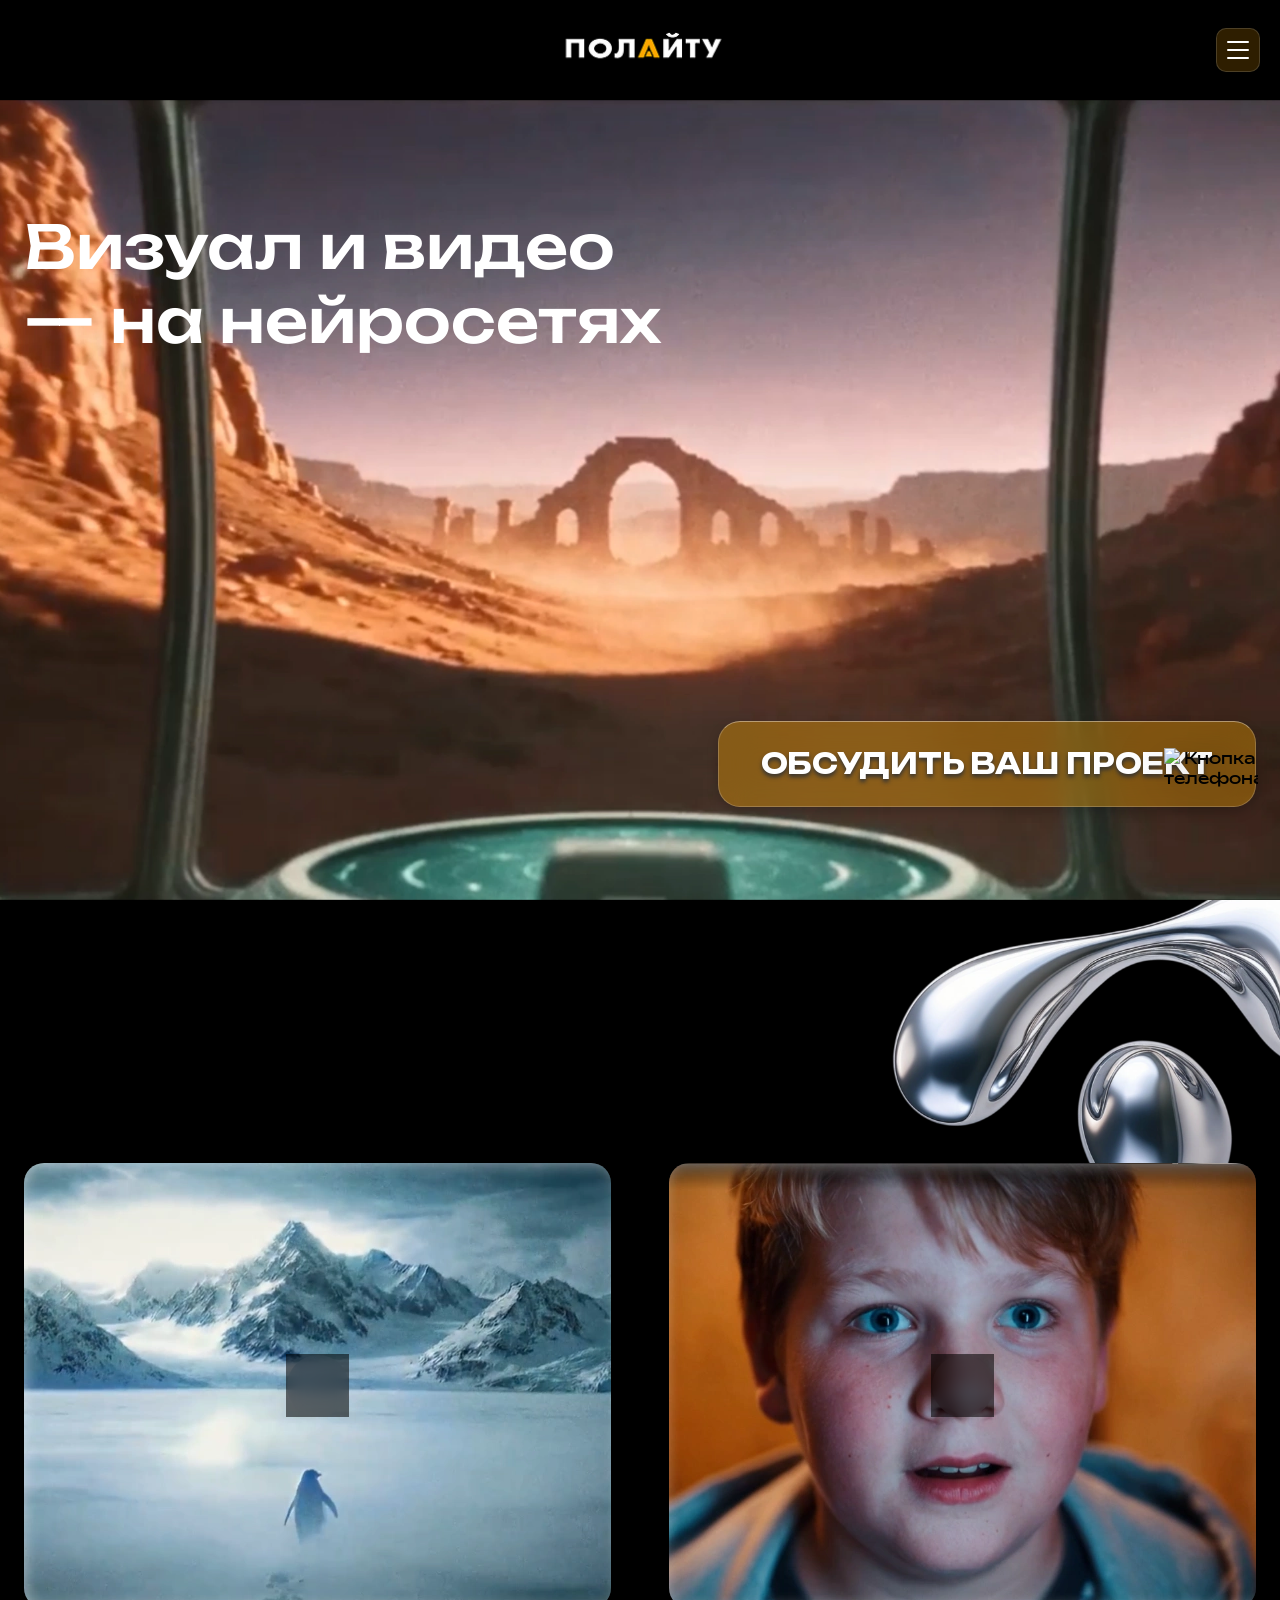
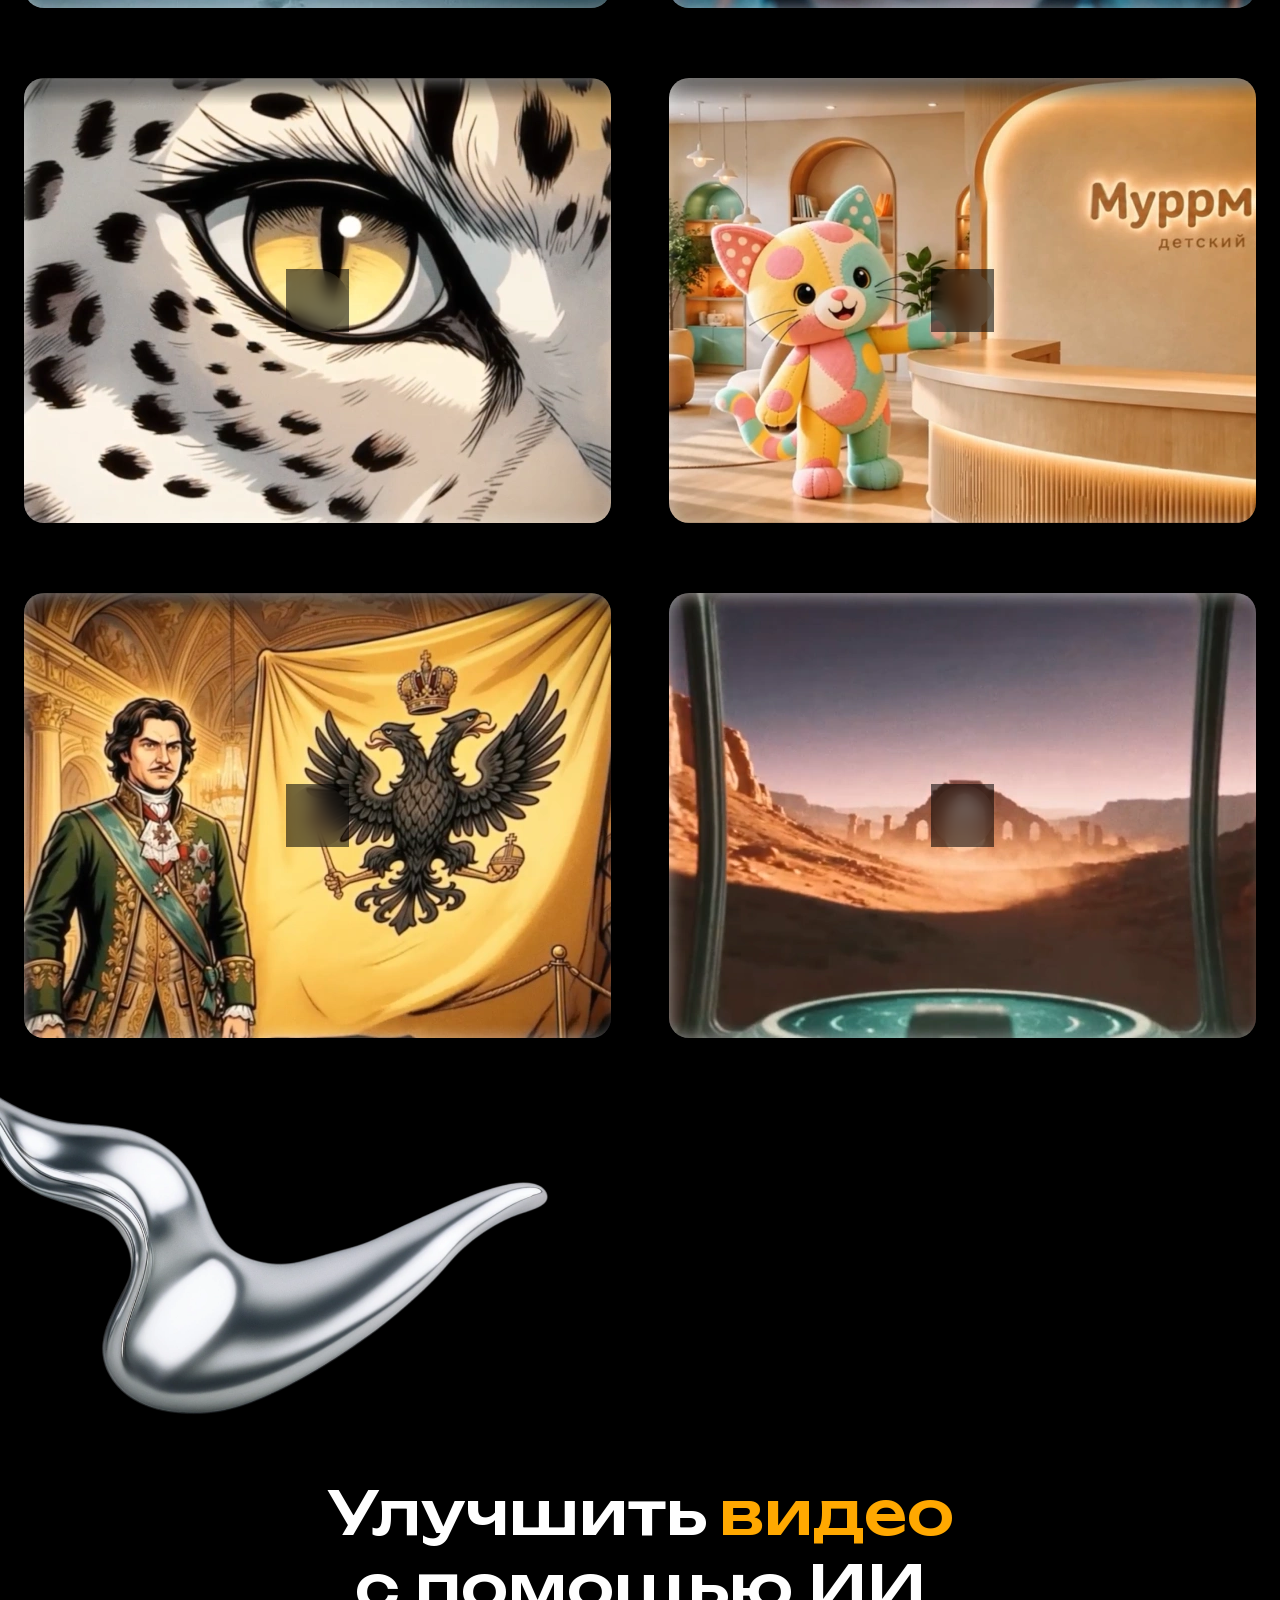
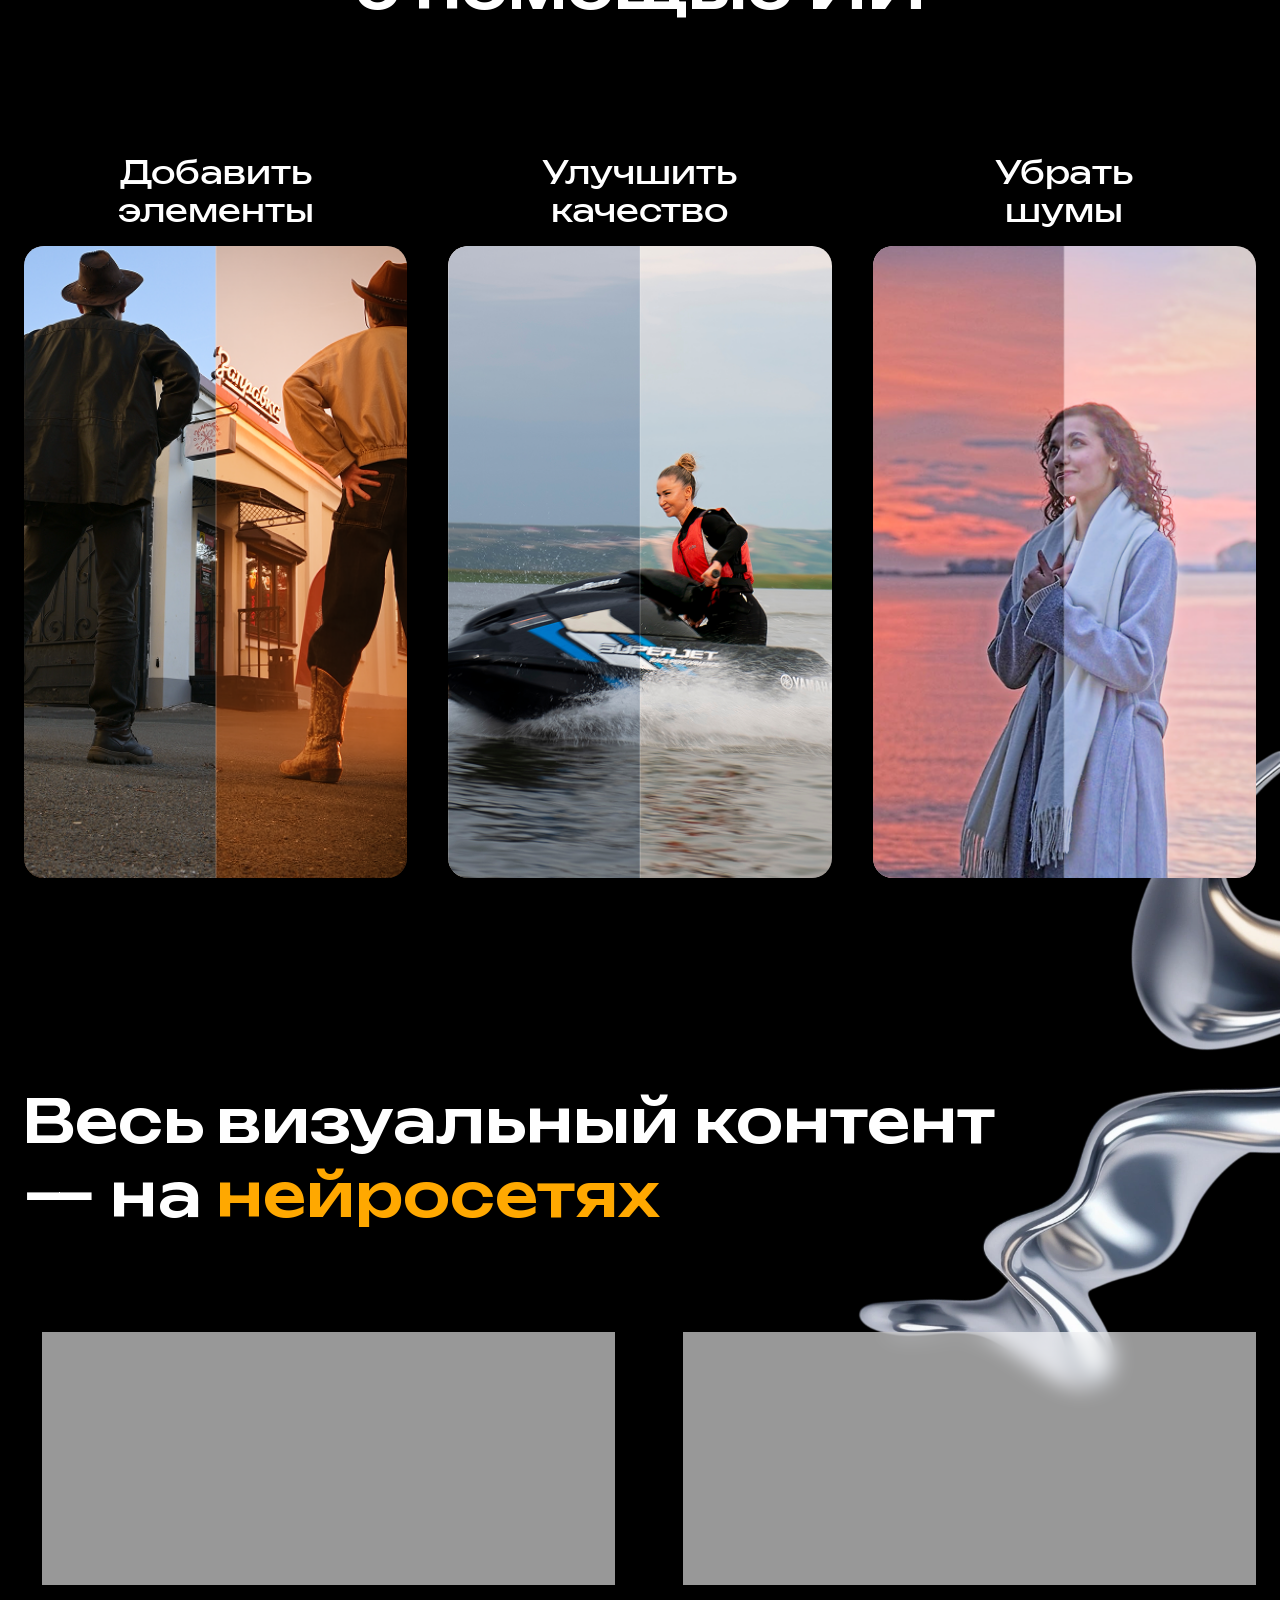
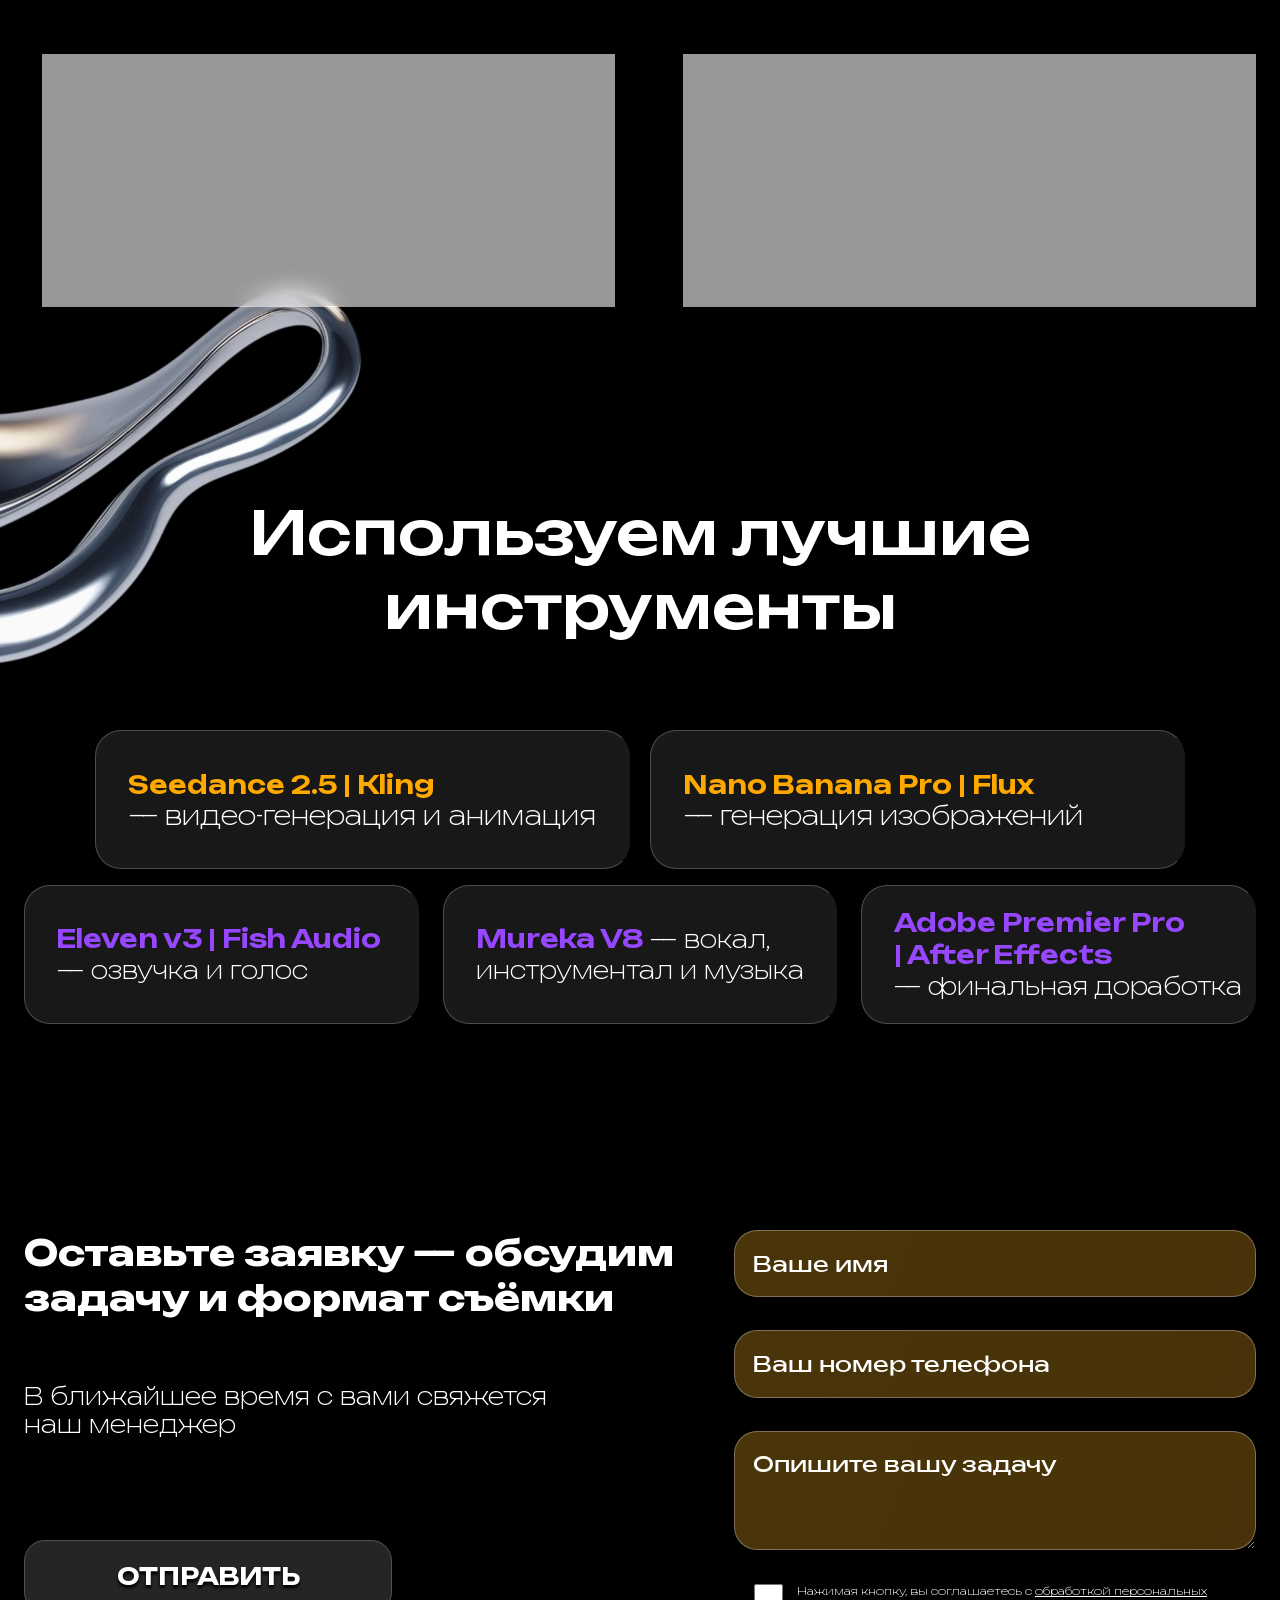
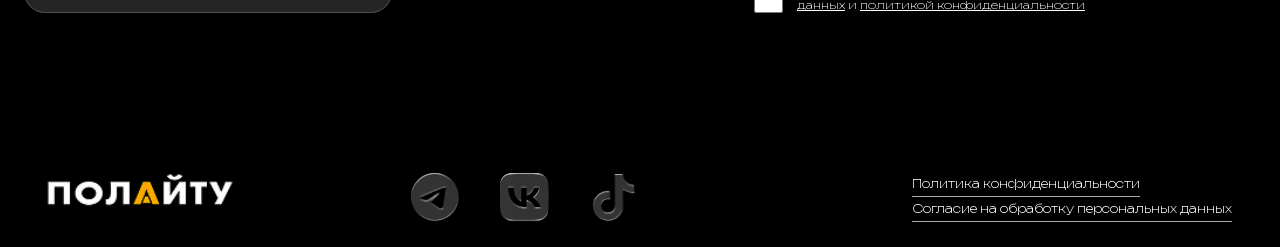
==== ai.html @ 695b0ba0 "Restore original audio tracks in all six AI case videos" ====
﻿<!DOCTYPE html>
<html lang="ru">

<head>
  <link rel="icon" href="./assets/project-form/logo.png" type="image/png" />
  <meta charset="UTF-8" />
  <link rel="preload" href="./assets/fonts/Bounded-Regular.woff2" as="font" type="font/woff2" crossorigin />
  <link rel="preconnect" href="https://cdn.полайту.com" />
  <meta name="viewport" content="width=device-width, initial-scale=1" />
  <title>Визуал и видео на нейросетях — Полайту</title>
  <meta name="description" content="AI-визуалы, видео, персонажи и адаптация форматов для брендов. Работы студии Полайту и обсуждение вашего проекта." />
  <link rel="stylesheet" href="./styles.css?v=20261125-review" />
  <link rel="stylesheet" href="./css/mobile.css" />
  <link rel="stylesheet" href="./css/project-request.css" />
  <link rel="stylesheet" href="./css/header-responsive.css?v=20261124-1" />
  <!-- Yandex.Metrika counter -->
  <script type="text/javascript">
    (function (m, e, t, r, i, k, a) {
      m[i] = m[i] || function () { (m[i].a = m[i].a || []).push(arguments); };
      m[i].l = 1 * new Date();
      for (var j = 0; j < document.scripts.length; j++) {
        if (document.scripts[j].src === r) {
          return;
        }
      }
      k = e.createElement(t);
      a = e.getElementsByTagName(t)[0];
      k.async = 1;
      k.src = r;
      a.parentNode.insertBefore(k, a);
    })(window, document, "script", "https://mc.yandex.ru/metrika/tag.js?id=109453183", "ym");

    ym(109453183, "init", {
      ssr: true,
      webvisor: true,
      clickmap: true,
      ecommerce: "dataLayer",
      referrer: document.referrer,
      url: location.href,
      accurateTrackBounce: true,
      trackLinks: true
    });
  </script>
  <!-- /Yandex.Metrika counter -->
  <link rel="stylesheet" href="./css/site-shell.css?v=20261125-contacts" />
  <link rel="stylesheet" href="./css/ai-fonts.css?v=20261125-review" />
  <link rel="stylesheet" href="./css/ai.css?v=20261126-fullscreen" />
  <link rel="stylesheet" href="./css/site-motion.css?v=20261125-inline" />
  <link rel="stylesheet" href="./css/figma-decor.css?v=20261124-2" />
  <link rel="stylesheet" href="./css/viewport-fix.css?v=20261125-inline" />
</head>

<body class="figma-shell ai-page">
  <noscript>
    <div><img decoding="async" src="https://mc.yandex.ru/watch/109453183" style="position:absolute; left:-9999px;" alt="" /></div>
  </noscript>
  <div class="page">
    <header class="site-header">
      <a class="logo" href="index.html" aria-label="Полайту">
        <img decoding="async" src="./assets/brand/logo-polaitu.png" alt="Полайту" />
      </a>

      <nav class="main-nav" aria-label="Главная навигация">
        <div class="nav-improve-wrapper">
          <a class="main-nav__link nav-improve" href="#" id="improveMenuBtn" data-current-section="services">Улучшить бизнес</a>

          <div class="improve-dropdown" id="improveDropdown">
            <a href="video.html" class="improve-dropdown__item">Видео</a>
            <a href="smm.html" class="improve-dropdown__item">Смм</a>
            <a href="design.html" class="improve-dropdown__item">Дизайн</a>
            <a href="ai.html" class="improve-dropdown__item" aria-current="page">Нейросети</a>
          </div>
        </div>
        <a class="main-nav__link nav-home" href="index.html">Главная</a>
        <a class="main-nav__link nav-about" href="company.html">О компании</a>
        <div class="nav-contacts-wrapper">
          <a class="main-nav__link nav-contacts" href="#" id="contactsMenuBtn">Контакты</a>
          <div class="contacts-dropdown" id="contactsDropdown">
            <a href="tel:+78432335007" class="contacts-dropdown__phone">+7 (843) 233-50-07</a>
            <div class="contacts-dropdown__socials">
              <a href="https://t.me/polightyProd" class="contacts-dropdown__social-link"><img decoding="async"
                  class="contacts-dropdown__social-icon" src="./assets/brand/footer-tg.png" alt="Telegram" /></a>
              <a href="https://vk.com/po_lighty" class="contacts-dropdown__social-link"><img decoding="async"
                  class="contacts-dropdown__social-icon" src="./assets/brand/footer-vk.png" alt="ВКонтакте" /></a>
              <a href="https://www.tiktok.com/@polighty.prod?_r=1&_t=ZN-937P9gdpW11"
                class="contacts-dropdown__social-link"><img decoding="async" class="contacts-dropdown__social-icon"
                  src="./assets/brand/footer-tiktok.png" alt="TikTok" /></a>
            </div>
          </div>
        </div>
      </nav>

      <div class="header-project-panel">
        <button class="project-btn" type="button" data-popup-target="calcPopup">
          <span class="project-btn__label">РАССЧИТАТЬ ПРОЕКТ</span>
        </button>
        <div class="header-audit-tab" role="note" aria-label="Бесплатный аудит за 5 минут">
          <button class="header-audit-tab__close" type="button" aria-label="Закрыть подсказку">
            <svg class="header-audit-tab__timer" viewBox="0 0 36 36" aria-hidden="true">
              <circle class="header-audit-tab__timer-track" cx="18" cy="18" r="14"></circle>
              <circle class="header-audit-tab__timer-circle" cx="18" cy="18" r="14"></circle>
            </svg>
            <span class="header-audit-tab__close-icon"></span>
          </button>
          <span class="header-audit-tab__line">БЕСПЛАТНЫЙ</span>
          <span class="header-audit-tab__line">АУДИТ ЗА 5 МИНУТ</span>
        </div>
      </div>

      <button class="icon-btn" type="button" aria-label="SVG кнопка">
        <img decoding="async" class="icon-btn__icon" src="https://cdn.полайту.com/videos/header/button.svg" alt="" />
      </button>
          <!-- Бургер Меню (Mobile) -->
      <button class="burger-btn" type="button" id="burgerBtn" aria-label="Открыть меню">
        <span class="burger-btn__line"></span>
        <span class="burger-btn__line"></span>
        <span class="burger-btn__line"></span>
      </button>
    </header>

    <nav class="mobile-nav" id="mobileNav" aria-label="Мобильное меню">
      <button class="mobile-nav__close" id="mobileNavClose" aria-label="Закрыть меню">&times;</button>
      <div class="mobile-nav__menu">
        <a class="mobile-nav__link" href="./index.html">Главная</a>
        <a class="mobile-nav__link" href="./company.html">О компании</a>
        <div class="mobile-nav__group">
          <span class="mobile-nav__group-title" data-current-section="services">Улучшить бизнес</span>
          <a class="mobile-nav__sub-link" href="./video.html">Видео</a>
          <a class="mobile-nav__sub-link" href="./smm.html">SMM</a>
          <a class="mobile-nav__sub-link" href="./design.html">Дизайн</a>
          <a class="mobile-nav__sub-link" href="./ai.html" aria-current="page">Нейросети</a>
        </div>
        <div class="mobile-nav__group">
          <span class="mobile-nav__group-title">Контакты</span>
          <a class="mobile-nav__sub-link" href="tel:+78432335007">+7 (843) 233-50-07</a>
          <div class="mobile-nav__socials">
            <a class="mobile-nav__social" href="https://t.me/polightyProd"><img loading="lazy" decoding="async" src="./assets/brand/footer-tg.png" alt="TG" /></a>
            <a class="mobile-nav__social" href="https://vk.com/po_lighty"><img loading="lazy" decoding="async" src="./assets/brand/footer-vk.png" alt="VK" /></a>
            <a class="mobile-nav__social" href="https://www.tiktok.com/@polighty.prod"><img loading="lazy" decoding="async" src="./assets/brand/footer-tiktok.png" alt="TikTok" /></a>
          </div>
        </div>
        <button class="mobile-nav__cta" type="button" id="mobileNavCta">РАССЧИТАТЬ ПРОЕКТ</button>
        <button class="mobile-nav__cta mobile-nav__cta--audit" type="button" id="mobileNavAuditCta">БЕСПЛАТНЫЙ<br>АУДИТ ЗА 5 МИНУТ</button>
      </div>
    </nav>

    <main class="ai-main">
      <section class="ai-hero" aria-labelledby="aiTitle">
        <img decoding="async" class="ai-hero__image" src="./assets/decor/ai-hero.webp" alt="" fetchpriority="high" />
        <video class="ai-hero__video" data-ai-hero-video autoplay muted loop playsinline preload="auto" poster="./assets/decor/ai-hero.webp" aria-hidden="true" disablepictureinpicture>
          <source src="./assets/ai/videos/showreel.mp4" type="video/mp4" />
        </video>
        <h1 class="ai-hero__title" id="aiTitle">Визуал и видео<br>— на нейросетях</h1>
        <button class="ai-hero__cta" type="button" data-popup-target="calcPopup">ОБСУДИТЬ ВАШ ПРОЕКТ</button>
      </section>
      <section class="ai-portfolio" id="aiWorks" aria-label="Наши работы с нейросетями">
        <img loading="lazy" decoding="async" class="ai-decor ai-portfolio__decor-top" src="./assets/decor/ai-portfolio.webp" alt="" aria-hidden="true" data-figma-node="2001:259" />
        <div class="ai-container ai-gallery">
          <div class="ai-project" data-ai-title="Видео-обложка для онлайн-магазина" data-video-source="./assets/ai/videos/penguin.mp4">
            <img class="ai-project__image" src="./assets/ai/penguin.webp" alt="Видео-обложка для онлайн-магазина" width="600" height="450" loading="lazy" decoding="async" />
            <span class="ai-project__play" aria-hidden="true"><svg viewBox="0 0 24 24" width="24" height="24" fill="currentColor"><path d="M8 5v14l11-7z"/></svg></span>
          </div>
          <div class="ai-project" data-ai-title="Тизер-анонс стримов «Papa Paver»" data-video-source="./assets/ai/videos/papa-paver.mp4">
            <img class="ai-project__image" src="./assets/ai/papa-paver.webp" alt="Тизер-анонс стримов «Papa Paver»" width="600" height="450" loading="lazy" decoding="async" />
            <span class="ai-project__play" aria-hidden="true"><svg viewBox="0 0 24 24" width="24" height="24" fill="currentColor"><path d="M8 5v14l11-7z"/></svg></span>
          </div>
          <div class="ai-project" data-ai-title="Легенда о Крылатом Барсе «Миссия — Единство»" data-video-source="./assets/ai/videos/winged-leopard.mp4">
            <img class="ai-project__image" src="./assets/ai/winged-leopard.webp" alt="Легенда о Крылатом Барсе «Миссия — Единство»" width="600" height="450" loading="lazy" decoding="async" />
            <span class="ai-project__play" aria-hidden="true"><svg viewBox="0 0 24 24" width="24" height="24" fill="currentColor"><path d="M8 5v14l11-7z"/></svg></span>
          </div>
          <div class="ai-project" data-ai-title="Видео-экскурсия по центру «Муррмелад»" data-video-source="./assets/ai/videos/murrmelad.mp4">
            <img class="ai-project__image" src="./assets/ai/murrmelad.webp" alt="Видео-экскурсия по центру «Муррмелад»" width="600" height="450" loading="lazy" decoding="async" />
            <span class="ai-project__play" aria-hidden="true"><svg viewBox="0 0 24 24" width="24" height="24" fill="currentColor"><path d="M8 5v14l11-7z"/></svg></span>
          </div>
          <div class="ai-project" data-ai-title="Легенда о Двуглавом Орле «Миссия — Единство»" data-video-source="./assets/ai/videos/double-headed-eagle.mp4">
            <img class="ai-project__image" src="./assets/ai/double-headed-eagle.webp" alt="Легенда о Двуглавом Орле «Миссия — Единство»" width="600" height="450" loading="lazy" decoding="async" />
            <span class="ai-project__play" aria-hidden="true"><svg viewBox="0 0 24 24" width="24" height="24" fill="currentColor"><path d="M8 5v14l11-7z"/></svg></span>
          </div>
          <div class="ai-project" data-ai-title="Тизер к интерактивному спектаклю «Миссия — Единство»" data-video-source="./assets/ai/videos/mission.mp4">
            <img class="ai-project__image" src="./assets/ai/mission.webp" alt="Тизер к интерактивному спектаклю «Миссия — Единство»" width="600" height="450" loading="lazy" decoding="async" />
            <span class="ai-project__play" aria-hidden="true"><svg viewBox="0 0 24 24" width="24" height="24" fill="currentColor"><path d="M8 5v14l11-7z"/></svg></span>
          </div>
        </div>
        <img decoding="async" class="ai-decor ai-portfolio__decor-bottom" src="./assets/decor/ai-after-gallery.webp" alt="" aria-hidden="true" loading="lazy" data-figma-node="2001:257" />
      </section>
      <section class="ai-enhance ai-container" aria-labelledby="aiEnhanceTitle">
        <h2 class="ai-title ai-title--center" id="aiEnhanceTitle">Улучшить <span>видео</span><br>с помощью ИИ</h2>
        <div class="ai-comparisons">
          <figure class="ai-comparison">
            <h3 class="ai-comparison__title">Добавить<br>элементы</h3>
            <div class="ai-before-after" data-before-after>
              <img class="ai-before-after__image" src="./assets/ai/comparisons/cowboys-after.png" alt="Кадр с добавленными элементами и новой атмосферой" width="365" height="650" loading="lazy" decoding="async" />
              <div class="ai-before-after__before"><img class="ai-before-after__image" src="./assets/ai/comparisons/cowboys-before.png" alt="Исходный кадр до обработки" width="365" height="650" loading="lazy" decoding="async" /></div>
              
              
              <span class="ai-before-after__handle" aria-hidden="true"></span>
              <input class="ai-before-after__range" type="range" min="0" max="100" value="50" aria-label="Сравнить кадр до и после добавления элементов" />
            </div>
          </figure>
          <figure class="ai-comparison">
            <h3 class="ai-comparison__title">Улучшить<br>качество</h3>
            <div class="ai-before-after" data-before-after>
              <img class="ai-before-after__image" src="./assets/ai/comparisons/jetski-after.png" alt="Гидроцикл после улучшения качества" width="394" height="650" loading="lazy" decoding="async" />
              <div class="ai-before-after__before"><img class="ai-before-after__image" src="./assets/ai/comparisons/jetski-before.png" alt="Исходный кадр с гидроциклом" width="394" height="650" loading="lazy" decoding="async" /></div>
              
              
              <span class="ai-before-after__handle" aria-hidden="true"></span>
              <input class="ai-before-after__range" type="range" min="0" max="100" value="50" aria-label="Сравнить качество кадра с гидроциклом до и после обработки" />
            </div>
          </figure>
          <figure class="ai-comparison">
            <h3 class="ai-comparison__title">Убрать<br>шумы</h3>
            <div class="ai-before-after" data-before-after>
              <img class="ai-before-after__image" src="./assets/ai/comparisons/portrait-before.png" alt="Исходный портрет до обработки" width="394" height="650" loading="lazy" decoding="async" />
              <div class="ai-before-after__before"><img class="ai-before-after__image" src="./assets/ai/comparisons/portrait-after.png" alt="Портрет после удаления шумов" width="394" height="650" loading="lazy" decoding="async" /></div>
              
              
              <span class="ai-before-after__handle" aria-hidden="true"></span>
              <input class="ai-before-after__range" type="range" min="0" max="100" value="50" aria-label="Сравнить кадр до и после удаления шумов" />
            </div>
          </figure>
        </div>
      </section>
      <section class="ai-services ai-container" aria-labelledby="aiServicesTitle">
        <img decoding="async" class="ai-decor ai-services__decor" src="./assets/decor/ai-services.webp" alt="" aria-hidden="true" loading="lazy" data-figma-node="2001:255" />
        <h2 class="ai-title" id="aiServicesTitle">Весь визуальный контент<br>— на <span>нейросетях</span></h2>
        <div class="ai-service-grid">
          <article class="ai-service"><div class="ai-service__head"><img decoding="async" class="ai-service__icon" src="./assets/ai/service-visual.webp" alt="" width="76" height="76" loading="lazy" /><h3 class="ai-service__title">AI-визуалы и видео</h3></div><p class="ai-service__text">Фото, ролики и анимация под<br>любые задачи бренда.<br>От рекламы до презентаций</p></article>
          <article class="ai-service"><div class="ai-service__head"><img decoding="async" class="ai-service__icon" src="./assets/ai/service-pitch.webp" alt="" width="76" height="76" loading="lazy" /><h3 class="ai-service__title">Визуализация для тендеров и питчей</h3></div><p class="ai-service__text">Наглядные визуалы проекта, помещения или продукта - чтобы выиграть тендер до начала работ</p></article>
          <article class="ai-service"><div class="ai-service__head"><img decoding="async" class="ai-service__icon" src="./assets/ai/service-avatar.webp" alt="" width="76" height="76" loading="lazy" /><h3 class="ai-service__title">Персонажи и аватары</h3></div><p class="ai-service__text">Узнаваемый визуальный образ бренда для любых носителей</p></article>
          <article class="ai-service"><div class="ai-service__head"><img decoding="async" class="ai-service__icon" src="./assets/ai/service-format.webp" alt="" width="76" height="76" loading="lazy" /><h3 class="ai-service__title">Адаптация форматов</h3></div><p class="ai-service__text">Готовые размеры под ленту,<br>истории, обложки и рекламу</p></article>
        </div>
      </section>
      <section class="ai-tools ai-container" aria-labelledby="aiToolsTitle">
        <img decoding="async" class="ai-decor ai-tools__decor" src="./assets/decor/ai-tools.webp" alt="" aria-hidden="true" loading="lazy" data-figma-node="2001:256" />
        <h2 class="ai-title ai-title--center" id="aiToolsTitle">Используем лучшие<br>инструменты</h2>
        <div class="ai-tools__row ai-tools__row--two">
          <article class="ai-tool"><p><strong>Seedance 2.5 | Kling</strong><br>— видео-генерация и анимация</p></article>
          <article class="ai-tool"><p><strong>Nano Banana Pro | Flux</strong><br>— генерация изображений</p></article>
        </div>
        <div class="ai-tools__row ai-tools__row--three">
          <article class="ai-tool ai-tool--purple"><p><strong>Eleven v3 | Fish Audio</strong><br>— озвучка и голос</p></article>
          <article class="ai-tool ai-tool--purple"><p><strong>Mureka V8</strong> — вокал,<br>инструментал и музыка</p></article>
          <article class="ai-tool ai-tool--purple"><p><strong>Adobe Premier Pro<br>| After Effects</strong><br>— финальная доработка</p></article>
        </div>
      </section>
      <section class="ai-contact ai-container" aria-labelledby="aiContactTitle">
        <div class="ai-contact__copy"><h2 class="ai-contact__title" id="aiContactTitle">Оставьте заявку — обсудим<br>задачу и формат съёмки</h2><p class="ai-contact__text">В ближайшее время с вами свяжется наш менеджер</p></div>
        <form class="ai-contact__form" id="aiContactForm" action="https://formspree.io/f/xvznblrl" method="POST">
          <input type="hidden" name="form_type" value="ai_contact_section" />
          <input class="ai-contact__input" type="text" name="name" placeholder="Ваше имя" aria-label="Ваше имя" autocomplete="name" required />
          <input class="ai-contact__input" type="tel" name="phone" placeholder="Ваш номер телефона" aria-label="Ваш номер телефона" autocomplete="tel" required />
          <textarea class="ai-contact__message" name="message" placeholder="Опишите вашу задачу" aria-label="Опишите вашу задачу"></textarea>
          <label class="ai-contact__consent"><input type="checkbox" name="privacy_consent" value="accepted" required /><span>Нажимая кнопку, вы соглашаетесь с <a href="#personalDataPopup" data-popup-target="personalDataPopup">обработкой персональных данных</a> и <a href="#privacyPolicyPopup" data-popup-target="privacyPolicyPopup">политикой конфиденциальности</a></span></label>
          <p class="form-status ai-contact__status" data-form-status aria-live="polite"></p>
        </form>
        <button class="ai-contact__button" type="submit" form="aiContactForm"><span>ОТПРАВИТЬ</span></button>
      </section>
    </main>
    <footer class="site-footer">
      <a href="index.html" class="site-footer__logo-link">
        <img loading="lazy" decoding="async" class="site-footer__logo" src="./assets/brand/logo-polaitu.png" alt="Полайту" />
      </a>

      <div class="site-footer__socials">
        <a href="https://t.me/polightyProd" class="site-footer__social-link">
          <img loading="lazy" decoding="async" class="site-footer__social-icon" src="./assets/brand/footer-tg.png" alt="Telegram" />
        </a>
        <a href="https://vk.com/po_lighty" class="site-footer__social-link">
          <img loading="lazy" decoding="async" class="site-footer__social-icon" src="./assets/brand/footer-vk.png" alt="ВКонтакте" />
        </a>
        <a href="https://www.tiktok.com/@polighty.prod?_r=1&_t=ZN-937P9gdpW11" class="site-footer__social-link">
          <img loading="lazy" decoding="async" class="site-footer__social-icon" src="./assets/brand/footer-tiktok.png" alt="TikTok" />
        </a>
      </div>

      <div class="site-footer__links">
        <a href="#privacyPolicyPopup" class="site-footer__link" data-popup-target="privacyPolicyPopup">Политика
          конфиденциальности</a>
        <a href="#personalDataPopup" class="site-footer__link" data-popup-target="personalDataPopup">Согласие на
          обработку персональных данных</a>
      </div>
    </footer>
  </div>

  <!-- CALC POPUP -->
  <div class="project-request" id="calcPopup" data-project-request hidden>
    <div class="project-request__backdrop" data-request-close></div>
    <div class="project-request__panel" role="dialog" aria-modal="true" aria-labelledby="projectRequestTitle" tabindex="-1">
      <img loading="lazy" decoding="async" class="project-request__logo" src="./assets/project-form/logo.png" alt="Полайту" width="68" height="68" />
      <button class="project-request__close" type="button" data-request-close aria-label="Закрыть форму"></button>
      <div data-request-entry>
        <h2 class="project-request__title" id="projectRequestTitle">Рассчитать проект</h2>
        <p class="project-request__intro">Оставьте заявку, и мы бесплатно подготовим рубрики и форматы под ваш бизнес</p>
        <p class="project-request__note">*Они останутся у вас, даже если снимать будете не с нами</p>
        <ol class="project-request__steps" aria-label="Как мы работаем">
          <li class="project-request__step project-request__step--current"><span class="project-request__step-dot">1</span>Заявка</li>
          <li class="project-request__step"><span class="project-request__step-dot">2</span>Звонок на<br>30 минут</li>
          <li class="project-request__step"><span class="project-request__step-dot">3</span>Расчёт<br>и рубрики</li>
        </ol>
        <form class="project-request__form" data-project-form action="https://formspree.io/f/xvznblrl" method="POST" novalidate>
          <input type="hidden" name="form_type" value="ai_calc_popup" />
          <div class="project-request__fields">
            <input class="project-request__field" type="text" name="name" placeholder="Ваше имя" aria-label="Ваше имя" autocomplete="name" maxlength="150" required />
            <input class="project-request__field" type="tel" name="phone" placeholder="Ваш номер телефона" aria-label="Ваш номер телефона" autocomplete="tel" inputmode="tel" maxlength="18" required />
            <input class="project-request__field" type="text" name="website" placeholder="Ссылка на ваш сайт или соц.сети" aria-label="Ссылка на ваш сайт или соц.сети" autocomplete="url" maxlength="1000" />
            <input class="project-request__field" type="text" name="message" placeholder="Опишите вашу задачу" aria-label="Опишите вашу задачу" maxlength="5000" />
          </div>
          <button class="project-request__submit" type="submit">ОТПРАВИТЬ ЗАЯВКУ</button>
          <label class="project-request__consent">
            <input class="project-request__checkbox" type="checkbox" name="privacy_consent" value="accepted" required aria-label="Согласие на обработку персональных данных и с политикой конфиденциальности" />
            <span class="project-request__consent-text">Нажимая кнопку, вы соглашаетесь с <a href="#personalDataPopup" data-popup-target="personalDataPopup">обработкой персональных данных</a> и <a href="#privacyPolicyPopup" data-popup-target="privacyPolicyPopup">политикой конфиденциальности</a></span>
          </label>
          <p class="project-request__status" data-request-status role="status" aria-live="polite"></p>
        </form>
      </div>
      <div class="project-request__success" data-request-success hidden>
        <div class="project-request__success-icon" aria-hidden="true"><span class="project-request__tick"></span></div>
        <h2 class="project-request__success-title" id="projectRequestSuccessTitle" tabindex="-1">Спасибо, заявка у нас</h2>
        <p class="project-request__success-copy">Скоро позвоним, чтобы договориться о времени разговора</p>
        <ol class="project-request__steps" aria-label="Как мы работаем">
          <li class="project-request__step project-request__step--done"><span class="project-request__step-dot"><span class="project-request__tick" aria-hidden="true"></span><span class="visually-hidden">Готово</span></span>Заявка</li>
          <li class="project-request__step project-request__step--current"><span class="project-request__step-dot">2</span>Звонок на<br>30 минут</li>
          <li class="project-request__step"><span class="project-request__step-dot">3</span>Расчёт<br>и рубрики</li>
        </ol>
        <a class="project-request__works" data-request-works href="#aiWorks">ПОСМОТРЕТЬ НАШИ РАБОТЫ</a>
      </div>
    </div>
  </div>

  <div class="legal-popup" id="privacyPolicyPopup">
    <div class="legal-popup__overlay"></div>
    <div class="legal-popup__content">
      <button class="legal-popup__close" aria-label="Закрыть">&times;</button>
      <div class="legal-popup__header">
        <span class="legal-popup__eyebrow">Документ</span>
        <h2 class="legal-popup__title">Политика конфиденциальности</h2>
      </div>
      <div class="legal-popup__body">
        <iframe class="legal-popup__frame" title="Политика конфиденциальности"
          data-deferred-src="https://cdn.полайту.com/documents/Политика-конфиденциальности-.pdf"></iframe>
      </div>
    </div>
  </div>

  <div class="legal-popup" id="personalDataPopup">
    <div class="legal-popup__overlay"></div>
    <div class="legal-popup__content">
      <button class="legal-popup__close" aria-label="Закрыть">&times;</button>
      <div class="legal-popup__header">
        <span class="legal-popup__eyebrow">Документ</span>
        <h2 class="legal-popup__title">Согласие на обработку персональных данных</h2>
      </div>
      <div class="legal-popup__body">
        <iframe class="legal-popup__frame" title="Согласие на обработку персональных данных"
          data-deferred-src="https://cdn.полайту.com/documents/obrabotka.pdf"></iframe>
      </div>
    </div>
  </div>
  <script src="./js/project-request.js?v=20261123-1"></script>
  <script src="./js/smm.js"></script>
  <script src="./js/floating-phone.js?v=20261125-review"></script>
  <script defer src="./js/ai-case-player.js?v=20261126-audio"></script>
  <script src="./js/ai.js?v=20261126-modals"></script>
  <script src="./js/site-motion.js?v=20261125-inline"></script>
  <script src="./js/site-common.js?v=20261125-contacts"></script>

  <dialog class="video-popup ai-case-popup" id="aiCaseDialog" aria-labelledby="aiCaseTitle">
    <div class="video-popup__content">
      <button class="video-popup__close" type="button" data-ai-case-close aria-label="Закрыть">&times;</button>
      <h2 class="video-popup__title" id="aiCaseTitle"></h2>
      <p class="video-popup__format" id="aiCaseFormat"></p>
      <div class="video-popup__player">
        <video class="popup-video" playsinline preload="none"></video>
        <button class="video-popup__play-btn" type="button" data-ai-case-play aria-label="Воспроизвести">
          <svg width="191" height="191" viewBox="0 0 191 191" fill="none" aria-hidden="true"><path d="M191 95.5L0 191V0L191 95.5Z" fill="#7B7B7B" /></svg>
        </button>
        <button class="video-popup__fullscreen-btn" type="button" data-ai-case-fullscreen aria-label="На весь экран">
          <svg width="37" height="37" viewBox="0 0 37 37" fill="none" aria-hidden="true"><path d="M31 31 L6 31 M6 31 L12 25 M6 31 L12 37 M31 31 L31 6 M31 6 L25 12 M31 6 L37 12" stroke="white" stroke-width="1.5" stroke-linecap="round" stroke-linejoin="round" /></svg>
        </button>
      </div>
      <div class="video-popup__description" id="aiCaseDescription"></div>
    </div>
  </dialog>

</body>
</html>
---- styles.css ----
@font-face {
  font-family: "Bounded";
  src: url("./assets/fonts/Bounded-Variable.woff2") format("woff2");
  font-style: normal;
  font-weight: 100 900;
  font-display: swap;
}

@font-face {
  font-family: "Bounded";
  src: url("./assets/fonts/Bounded-Regular.woff2") format("woff2");
  font-style: normal;
  font-weight: 400;
  font-display: swap;
}

* {
  box-sizing: border-box;
}

html,
body {
  margin: 0;
  padding: 0;
  overflow-x: hidden;
}

body {
  background: #000000;
  color: #ffffff;
  font-family: "Bounded", "Segoe UI", sans-serif;
}

button,
input,
textarea,
select {
  font: inherit;
}

.page {
  width: 100%;
  max-width: 1920px;
  min-height: 100vh;
  margin: 0 auto;
}

.site-header {
  position: fixed;
  top: 0;
  left: 50%;
  transform: translateX(-50%);
  width: 1920px;
  height: 100px;
  border-top: none;
  border-bottom: none;
  background: transparent;
  z-index: 1000;
  transition: background 0.4s ease;
}

.site-header--scrolled {
  background: #000000;
}

.site-header * {
  font-weight: 400;
  font-variation-settings: "wght" 400;
}

.logo {
  position: absolute;
  left: 301px;
  top: 30px;
  width: 169px;
  height: 39.49px;
  line-height: 0;
}

.logo img {
  width: 100%;
  height: 100%;
  display: block;
  object-fit: contain;
}

.main-nav__link {
  position: absolute;
  top: 39px;
  text-decoration: none;
  color: #ffffff;
  font-family: "Bounded", "Segoe UI", sans-serif;
  font-size: 17px;
  font-weight: 400;
  letter-spacing: 0.01em;
  line-height: 21px;
  height: 21px;
  white-space: nowrap;
}

.main-nav__link--accent {
  color: #ffa800;
}

.nav-improve {
  left: 0;
}

/* Обёртка кнопки «Улучшить бизнес» + дропдаун.
   На 1920px: абсолютно позиционирована как раньше (left: 565px).
   На < 1920px: становится flex-элементом с position: relative. */
.nav-improve-wrapper {
  position: absolute;
  left: 565px;
  top: 0;
  height: 100%;
  display: flex;
  align-items: center;
}

/* .nav-improve внутри враппера — не нужен отдельный left,
   но нужен position для корректного вертикального сдвига */
.nav-improve-wrapper>.nav-improve {
  position: relative;
  left: 0;
  top: 0;
}

.improve-dropdown {
  position: absolute;
  top: 70px;
  left: 0;
  background: rgba(10, 10, 10, 0.4);
  backdrop-filter: blur(24px);
  -webkit-backdrop-filter: blur(24px);
  border: 1px solid rgba(255, 255, 255, 0.05);
  border-radius: 12px;
  display: flex;
  flex-direction: column;
  padding: 10px 0;
  opacity: 0;
  visibility: hidden;
  transform: translateY(-10px);
  transition: all 0.3s ease;
  z-index: 1001;
}

.improve-dropdown--active {
  opacity: 1;
  visibility: visible;
  transform: translateY(0);
}

.improve-dropdown__item {
  color: #ffffff;
  font-family: "Bounded", "Segoe UI", sans-serif;
  font-size: 15px;
  font-weight: 300;
  text-decoration: none;
  padding: 8px 25px;
  transition: background 0.2s, color 0.2s;
}

.improve-dropdown__item:hover {
  background: rgba(255, 168, 0, 0.2);
  color: #ffa800;
}

.nav-home {
  left: 791px;
  width: 83px;
}

.nav-about {
  left: 917px;
  width: 125px;
}

.nav-contacts-wrapper {
  position: absolute;
  left: 1085px;
  top: 0;
  height: 100%;
  display: flex;
  align-items: center;
}

.nav-contacts-wrapper>.nav-contacts {
  position: relative;
  left: 0;
  top: 0;
}

.contacts-dropdown {
  position: absolute;
  top: 70px;
  left: 50%;
  transform: translateX(-50%) translateY(-10px);
  background: rgba(10, 10, 10, 0.4);
  backdrop-filter: blur(24px);
  -webkit-backdrop-filter: blur(24px);
  border: 1px solid rgba(255, 255, 255, 0.05);
  border-radius: 12px;
  display: flex;
  flex-direction: column;
  padding: 15px;
  opacity: 0;
  visibility: hidden;
  transition: all 0.3s ease;
  z-index: 1001;
  align-items: center;
  gap: 15px;
}

.contacts-dropdown--active {
  opacity: 1;
  visibility: visible;
  transform: translateX(-50%) translateY(0);
}

.contacts-dropdown__phone {
  color: #ffffff;
  font-family: "Bounded", "Segoe UI", sans-serif;
  font-size: 15px;
  font-weight: 300;
  text-decoration: none;
  white-space: nowrap;
  transition: color 0.2s;
}

.contacts-dropdown__phone:hover {
  color: #ffa800;
}

.contacts-dropdown__socials {
  display: flex;
  justify-content: center;
  gap: 12px;
}

.contacts-dropdown__social-link {
  display: flex;
  align-items: center;
  justify-content: center;
  transition: transform 0.2s;
  width: 24px;
  height: 24px;
}

.contacts-dropdown__social-link:hover {
  transform: scale(1.1);
}

.contacts-dropdown__social-icon {
  width: 100%;
  height: 100%;
  object-fit: contain;
}

.project-btn,
.icon-btn {
  position: absolute;
  top: 35px;
  backdrop-filter: blur(24px);
  -webkit-backdrop-filter: blur(24px);
  border: 1px solid rgba(255, 255, 255, 0.05);
  border-top: 1px solid rgba(255, 255, 255, 0.4);
  border-left: 1px solid rgba(255, 255, 255, 0.3);
  box-shadow:
    0 4px 15px rgba(0, 0, 0, 0.2),
    inset 1px 1px 2px rgba(255, 255, 255, 0.01);
  border-radius: 8px;
  padding: 0;
  box-sizing: border-box;
  transition: all 0.3s ease;
}

.icon-btn {
  background: rgba(180, 180, 180, 0.2);
}

.icon-btn:hover {
  background: rgba(180, 180, 180, 0.35);
  border-top: 1px solid rgba(255, 255, 255, 0.6);
  border-left: 1px solid rgba(255, 255, 255, 0.5);
}

.project-btn {
  background: rgba(255, 168, 0, 0.36);
  left: 1283px;
  width: 228px;
  height: 31px;
  font-family: "Bounded", "Segoe UI", sans-serif;
}

.header-project-panel {
  position: absolute;
  top: 35px;
  left: 1283px;
  width: 228px;
  height: 31px;
  z-index: 6;
}

.project-btn:hover {
  background: rgba(255, 168, 0, 0.46);
  border-top: 1px solid rgba(255, 255, 255, 0.6);
  border-left: 1px solid rgba(255, 255, 255, 0.5);
}

.project-btn__label {
  position: absolute;
  left: 33px;
  top: 8px;
  width: 162px;
  height: 15px;
  font-family: "Bounded", "Segoe UI", sans-serif;
  font-size: 12px;
  line-height: 15px;
  text-align: center;
  text-transform: uppercase;
  letter-spacing: 0.5px;
  color: #ffffff;
  white-space: nowrap;
}

.icon-btn {
  left: 1545px;
  width: 39.38px;
  height: 31px;
  font-family: "Bounded", "Segoe UI", sans-serif;
  color: #ffa800;
  display: flex;
  align-items: center;
  justify-content: center;
}

.header-project-panel .project-btn {
  position: relative;
  top: 0;
  left: 0;
}

.icon-btn__icon {
  display: block;
  width: 27px;
  height: auto;
  object-fit: contain;
}

.header-audit-tab {
  position: absolute;
  top: calc(100% + 18px);
  left: 177px;
  width: 206px;
  min-height: 74px;
  padding: 12px 16px 11px;
  border: 1px solid rgba(255, 255, 255, 0.05);
  border-top: 1px solid rgba(255, 255, 255, 0.4);
  border-left: 1px solid rgba(255, 255, 255, 0.3);
  border-radius: 18px;
  background: rgba(255, 168, 0, 0.36);
  backdrop-filter: blur(24px);
  -webkit-backdrop-filter: blur(24px);
  box-shadow:
    0 4px 4px rgba(0, 0, 0, 0.04),
    0 10px 22px rgba(0, 0, 0, 0.16),
    inset 1px 1px 2px rgba(255, 255, 255, 0.01);
  color: #ffffff;
  display: flex;
  flex-direction: column;
  align-items: center;
  justify-content: center;
  gap: 4px;
  text-decoration: none;
  opacity: 0;
  visibility: hidden;
  pointer-events: none;
  transform: translate(-10px, 0);
  --header-audit-duration: 2s;
  transition:
    opacity 0.25s ease,
    transform 0.25s ease,
    visibility 0s linear 0.25s,
    background 0.3s ease,
    border-top-color 0.3s ease,
  border-left-color 0.3s ease;
}

.header-audit-tab::before {
  content: "";
  position: absolute;
  left: 50%;
  bottom: calc(100% - 1px);
  width: 22px;
  height: 13px;
  transform: translateX(-50%);
  background: rgba(255, 168, 0, 0.36);
  clip-path: polygon(50% 0, 0 100%, 100% 100%);
  filter: drop-shadow(0 -1px 0 rgba(255, 255, 255, 0.2));
}

.header-audit-tab.header-audit-tab--visible {
  opacity: 1;
  visibility: visible;
  pointer-events: auto;
  transform: translate(0, 0);
  transition-delay: 0s;
}

.header-audit-tab:hover {
  background: rgba(255, 168, 0, 0.46);
  border-top: 1px solid rgba(255, 255, 255, 0.6);
  border-left: 1px solid rgba(255, 255, 255, 0.5);
}

.header-audit-tab:hover::before {
  background: rgba(255, 168, 0, 0.46);
}

.header-audit-tab__line {
  display: block;
  font-family: "Bounded", "Segoe UI", sans-serif;
  font-size: 15px;
  font-weight: 600;
  font-variation-settings: "wght" 600;
  line-height: 1.1;
  letter-spacing: 0.01em;
  text-transform: uppercase;
  text-align: center;
  text-shadow: 0 2px 4px rgba(0, 0, 0, 0.42);
  white-space: nowrap;
}

.header-audit-tab__close {
  position: absolute;
  top: -18px;
  right: 14px;
  width: 34px;
  height: 34px;
  border: 0;
  border-radius: 50%;
  background: rgba(8, 8, 8, 0.84);
  box-shadow:
    0 4px 12px rgba(0, 0, 0, 0.22),
    inset 0 1px 0 rgba(255, 255, 255, 0.14);
  padding: 0;
  cursor: pointer;
  display: flex;
  align-items: center;
  justify-content: center;
}

.header-audit-tab__timer {
  position: absolute;
  inset: 0;
  width: 34px;
  height: 34px;
  transform: rotate(-90deg);
}

.header-audit-tab__timer-track,
.header-audit-tab__timer-circle {
  fill: none;
  stroke-width: 2;
}

.header-audit-tab__timer-track {
  stroke: rgba(255, 255, 255, 0.14);
}

.header-audit-tab__timer-circle {
  stroke: #ffa800;
  stroke-linecap: round;
  stroke-dasharray: 87.96;
  stroke-dashoffset: 0;
}

.header-audit-tab--counting .header-audit-tab__timer-circle {
  animation: headerAuditCountdown var(--header-audit-duration) linear forwards;
}

.header-audit-tab__close-icon {
  position: relative;
  width: 10px;
  height: 10px;
}

.header-audit-tab__close-icon::before,
.header-audit-tab__close-icon::after {
  content: "";
  position: absolute;
  top: 4px;
  left: 0;
  width: 10px;
  height: 1.5px;
  border-radius: 999px;
  background: #ffffff;
}

.header-audit-tab__close-icon::before {
  transform: rotate(45deg);
}

.header-audit-tab__close-icon::after {
  transform: rotate(-45deg);
}

@keyframes headerAuditCountdown {
  from {
    stroke-dashoffset: 0;
  }

  to {
    stroke-dashoffset: 87.96;
  }
}

.video-block {
  position: relative;
  left: calc(50% - 50vw);
  width: 100vw;
  height: 1080px;
  background: #7a7a7a;
  overflow: hidden;
}

.video-block__media {
  display: block;
  width: 100%;
  height: 100%;
  object-fit: cover;
  opacity: 0;
  transition: opacity 0.25s ease;
}

.video-block--ready {
  background: #000000;
}

.video-block--ready .video-block__media {
  opacity: 1;
}

.video-audit-btn {
  position: absolute;
  top: 132px;
  right: 330px;
  width: 306px;
  height: 117px;
  border: 1px solid rgba(255, 255, 255, 0.05);
  border-top: 1px solid rgba(255, 255, 255, 0.4);
  border-left: 1px solid rgba(255, 255, 255, 0.3);
  border-radius: 20px;
  padding: 0;
  background: rgba(255, 168, 0, 0.36);
  backdrop-filter: blur(24px);
  -webkit-backdrop-filter: blur(24px);
  box-shadow:
    0 4px 4px rgba(0, 0, 0, 0.04),
    0 10px 22px rgba(0, 0, 0, 0.16),
    inset 1px 1px 2px rgba(255, 255, 255, 0.01);
  color: #ffffff;
  display: flex;
  flex-direction: column;
  align-items: center;
  justify-content: center;
  gap: 6px;
  cursor: pointer;
  z-index: 2;
  transform: none;
  transition: background 0.3s ease, border-top-color 0.3s ease, border-left-color 0.3s ease;
  text-decoration: none;
}

.video-audit-btn:hover {
  transform: none;
  background: rgba(255, 168, 0, 0.46);
  border-top: 1px solid rgba(255, 255, 255, 0.6);
  border-left: 1px solid rgba(255, 255, 255, 0.5);
}

.video-audit-btn__line {
  display: block;
  font-family: "Bounded", "Segoe UI", sans-serif;
  font-size: 24px;
  font-weight: 600;
  font-variation-settings: "wght" 600;
  line-height: 1.05;
  letter-spacing: 0.01em;
  text-transform: uppercase;
  text-align: center;
  text-shadow: 0 2px 4px rgba(0, 0, 0, 0.42);
}

.hero-title {
  position: absolute;
  left: 328px;
  top: 235px;
  width: 782px;
  height: 158px;
  margin: 0;
  color: #ffffff;
  font-family: "Bounded", "Segoe UI", sans-serif;
  font-size: 60px;
  font-weight: 500;
  line-height: 1.1;
  z-index: 2;
}

.hero-subtitle {
  position: absolute;
  left: 921px;
  top: 720px;
  width: 672px;
  height: 31px;
  margin: 0;
  color: #ffffff;
  font-family: "Bounded", "Segoe UI", sans-serif;
  font-size: 25px;
  font-weight: 300;
  line-height: 31px;
  z-index: 2;
}

.hero-cta {
  position: absolute;
  left: 1135px;
  top: 784px;
  width: 457px;
  height: 73px;
  border: 1px solid rgba(255, 255, 255, 0.05);
  border-top: 1px solid rgba(255, 255, 255, 0.4);
  border-left: 1px solid rgba(255, 255, 255, 0.3);
  border-radius: 20px;
  margin: 0;
  padding: 0;
  background: rgba(255, 168, 0, 0.36);
  backdrop-filter: blur(24px);
  -webkit-backdrop-filter: blur(24px);
  box-shadow:
    0 4px 4px rgba(0, 0, 0, 0.04),
    0 10px 22px rgba(0, 0, 0, 0.16),
    inset 1px 1px 2px rgba(255, 255, 255, 0.01);
  color: #ffffff;
  font-family: "Bounded", "Segoe UI", sans-serif;
  appearance: none;
  -webkit-appearance: none;
  box-sizing: border-box;
  transition: all 0.3s ease;
  z-index: 2;
}

.hero-cta__label {
  position: absolute;
  left: 35px;
  top: 23px;
  margin: 0;
  color: #ffffff;
  font-family: "Bounded", "Segoe UI", sans-serif;
  font-size: 22px;
  font-weight: 600;
  font-variation-settings: "wght" 600;
  line-height: 1;
  text-transform: uppercase;
  letter-spacing: 0.01em;
  text-shadow: 0 2px 4px rgba(0, 0, 0, 0.42);
  white-space: nowrap;
}

.hero-cta:hover {
  background: rgba(255, 168, 0, 0.46);
  border-top: 1px solid rgba(255, 255, 255, 0.6);
  border-left: 1px solid rgba(255, 255, 255, 0.5);
}

.hero-title--page {
  width: auto;
}

.hero-subtitle--page {
  left: auto;
  right: 328px;
  width: auto;
  text-align: right;
  white-space: nowrap;
}

.hero-cta--page {
  left: auto;
  right: 328px;
  width: auto;
  display: flex;
  align-items: center;
  justify-content: center;
  padding: 0 40px;
}

.hero-cta__label--page {
  position: static;
  left: auto;
  top: auto;
}

.video-page-next {
  position: relative;
  left: calc(50% - 960px);
  width: 1920px;
  height: 1117px;
  background-color: #000000;
  overflow: hidden;
}

.video-project-torus {
  position: absolute;
  left: 900px;
  top: -120px;
  width: 1000px;
  height: 1000px;
  z-index: 1;
  pointer-events: none;
  object-fit: contain;
  animation: levitate 6s ease-in-out infinite;
}

@keyframes levitate {
  0% {
    transform: translateY(0);
  }

  50% {
    transform: translateY(-20px);
  }

  100% {
    transform: translateY(0);
  }
}

.video-projects-title {
  position: absolute;
  left: 324px;
  top: 70px;
  width: 705px;
  height: 176px;
  margin: 0;
  color: #ffffff;
  font-family: "Bounded", "Segoe UI", sans-serif;
  font-size: 60px;
  font-weight: 400;
  font-variation-settings: "wght" 400;
  line-height: 1.1;
  z-index: 2;
}

.video-project-card-1 {
  position: absolute;
  left: 329px;
  top: 338px;
  width: 599px;
  height: 443px;
  border-radius: 20px;
  object-fit: cover;
  z-index: 2;
}

.video-project-card-2 {
  position: absolute;
  left: 1005px;
  top: 338px;
  width: 587px;
  height: 442.42px;
  border-radius: 20px;
  object-fit: cover;
  z-index: 2;
}

.video-project-card-3 {
  position: absolute;
  right: 328px;
  bottom: 17px;
  width: 378px;
  height: 283px;
  border-radius: 20px;
  object-fit: cover;
  z-index: 2;
}

.video-project-card-4 {
  position: absolute;
  right: 767px;
  bottom: 17px;
  width: 386px;
  height: 283px;
  border-radius: 20px;
  object-fit: cover;
  z-index: 2;
}

.video-project-card-5 {
  position: absolute;
  right: 1214px;
  bottom: 17px;
  width: 376px;
  height: 283px;
  border-radius: 20px;
  z-index: 2;
}

.video-project-card {
  overflow: hidden;
  background-color: #000000;
  transition: transform 0.3s ease, z-index 0.3s ease;
  will-change: transform;
}

.video-project-card:hover {
  transform: translateY(-10px) scale(1.02);
  z-index: 10;
}

.video-project-card.video-project-card--preview-active {
  transform: translateY(-10px) scale(1.02);
  z-index: 10;
}

.video-project-card img {
  position: absolute;
  top: 0;
  left: 0;
  width: 100%;
  height: 100%;
  object-fit: cover;
  transition: opacity 0.3s ease;
}

.video-project-card .vpc-hover {
  opacity: 0;
}

.video-project-card:hover .vpc-hover {
  opacity: 1;
}

.video-project-card.video-project-card--preview-active .vpc-hover {
  opacity: 1;
}

.video-project-card:hover .vpc-default {
  opacity: 0;
}

.video-project-card.video-project-card--preview-active .vpc-default {
  opacity: 0;
}

.video-page-third {
  position: relative;
  width: 1440px;
  height: 1909px;
  background-color: #000000;
  overflow: hidden;
  margin: 0 auto;
}

.video-third-line {
  position: absolute;
  left: 88px;
  width: 1264px;
  height: 1px;
  background-color: #ffa800;
}

.video-third-title {
  position: absolute;
  left: 241px;
  top: 124px;
  width: 957px;
  height: 120px;
  margin: 0;
  color: #ffa800;
  text-align: center;
  font-family: "Bounded", "Segoe UI", sans-serif;
  font-size: 48px;
  font-weight: 200;
  font-variation-settings: "wght" 200;
  line-height: 60px;
}

.video-third-line-1 {
  top: 88px;
}

.video-third-line-2 {
  top: 280px;
}

.video-third-cube-1 {
  position: absolute;
  left: 143px;
  top: 366px;
  width: 367.77px;
  height: 413.24px;
  z-index: 1;
  pointer-events: none;
  object-fit: contain;
  animation: sync-cube-top 6s ease-in-out infinite;
}

.video-third-cube-2 {
  position: absolute;
  left: 378.95px;
  top: 643.84px;
  width: 156.25px;
  height: 176.63px;
  z-index: 2;
  pointer-events: none;
  object-fit: contain;
  animation: sync-cube-bottom 6s ease-in-out infinite;
}

@keyframes sync-cube-top {

  0%,
  100% {
    transform: translateY(0);
    filter: drop-shadow(0 0 20px rgba(230, 245, 255, 0.2));
  }

  50% {
    transform: translateY(40px);
    filter: drop-shadow(0 0 70px rgba(230, 245, 255, 0.85));
  }
}

@keyframes sync-cube-bottom {

  0%,
  100% {
    transform: translateY(0);
    filter: drop-shadow(0 0 15px rgba(230, 245, 255, 0.2));
  }

  50% {
    transform: translateY(-40px);
    filter: drop-shadow(0 0 50px rgba(230, 245, 255, 0.85));
  }
}

.video-third-subtitle {
  position: absolute;
  right: 189.96px;
  top: 384px;
  width: 591.14px;
  height: 47px;
  margin: 0;
  color: #ffa800;
  font-family: "Bounded", "Segoe UI", sans-serif;
  font-size: 38px;
  font-weight: 400;
  font-variation-settings: "wght" 400;
  line-height: 47px;
}

.video-third-list {
  position: absolute;
  right: 189.96px;
  top: 480px;
  width: 591.14px;
  margin: 0;
  padding: 0;
  list-style: none;
  display: flex;
  flex-direction: column;
  gap: 25px;
}

.video-third-list__item {
  position: relative;
  padding-left: 18px;
  color: #ffffff;
  font-family: "Bounded", "Segoe UI", sans-serif;
  font-size: 26px;
  font-weight: 200;
  font-variation-settings: "wght" 200;
  line-height: 1.2;
}

.video-third-list__item::before {
  content: "\2022";
  position: absolute;
  left: 0;
  top: 0;
  color: #ffffff;
  font-size: 26px;
}

.video-third-cta {
  position: absolute;
  left: 467px;
  top: 1011px;
  width: 523px;
  height: 86.31px;
  background: rgba(180, 180, 180, 0.2);
  backdrop-filter: blur(24px);
  -webkit-backdrop-filter: blur(24px);
  border: 1px solid rgba(255, 255, 255, 0.05);
  border-top: 1px solid rgba(255, 255, 255, 0.3);
  border-left: 1px solid rgba(255, 255, 255, 0.2);
  border-radius: 20px;
  box-shadow: 0 10px 30px rgba(0, 0, 0, 0.5);
  color: #ffffff;
  font-family: "Bounded", "Segoe UI", sans-serif;
  font-size: 26px;
  font-weight: 600;
  font-variation-settings: "wght" 600;
  display: flex;
  align-items: center;
  justify-content: center;
  text-shadow: 0px 4px 10px rgba(0, 0, 0, 0.8);
  transition: all 0.3s ease;
  padding: 0;
}

.video-third-cta:hover {
  background: rgba(180, 180, 180, 0.35);
  box-shadow: 0 15px 40px rgba(0, 0, 0, 0.6);
}

.video-third-form-container {
  position: absolute;
  left: 2px;
  top: 1288px;
  width: 1440px;
  height: 609px;
  z-index: 2;
}

.video-third-torus-wrapper {
  position: absolute;
  right: -50px;
  top: -250px;
  width: 750px;
  height: 750px;
  z-index: 1;
  pointer-events: none;
  animation: levitate 6s ease-in-out infinite;
}

.video-third-torus {
  width: 100%;
  height: 100%;
  object-fit: contain;
  transform: rotate(147deg);
}

.next-block {
  position: relative;
  width: 100%;
  max-width: 1440px;
  height: 1075px;
  overflow: hidden;
  margin: 0 auto;
}

.next-block__holo {
  position: absolute;
  left: calc(494px + 214px);
  top: calc(446px + 118px);
  width: 1350px;
  height: 1350px;
  display: block;
  object-fit: contain;
  transform: translate(-50%, -50%) rotate(-8.39deg);
  transform-origin: center;
  filter: blur(8px);
  pointer-events: none;
}

/* Hover extrusion effect for all 8 cards */
.next-block > [class$="-wrapper"] {
  transition: transform 0.3s ease;
  will-change: transform;
}

.next-block > [class$="-wrapper"]:hover {
  transform: translateY(-10px) scale(1.02);
  z-index: 10;
}

.next-block > [class$="-wrapper"].next-block__preview-active {
  transform: translateY(-10px) scale(1.02);
  z-index: 10;
}

.next-block > [class$="-wrapper"].next-block__preview-active img[class$="-hover"] {
  opacity: 1;
}

.next-block__music-wrapper {
  position: absolute;
  left: 86px;
  top: 96px;
  width: 367px;
  height: 652px;
  z-index: 2;
}

.next-block__music,
.next-block__music-hover {
  position: absolute;
  left: 0;
  top: 0;
  width: 100%;
  height: 100%;
  display: block;
  object-fit: cover;
  border-radius: 16.23px;
  transition: opacity 0.4s ease;
}

.next-block__music-hover {
  opacity: 0;
}

.next-block__music-wrapper:hover .next-block__music-hover {
  opacity: 1;
}

.next-block__lux-wrapper {
  position: absolute;
  left: 579px;
  top: 121px;
  width: 376px;
  height: 278px;
  z-index: 2;
}

.next-block__lux,
.next-block__lux-hover {
  position: absolute;
  left: 0;
  top: 0;
  width: 100%;
  height: 100%;
  display: block;
  object-fit: cover;
  border-radius: 16.23px;
  transition: opacity 0.4s ease;
}

.next-block__lux-hover {
  opacity: 0;
}

.next-block__lux-wrapper:hover .next-block__lux-hover {
  opacity: 1;
}

.next-block__card3-wrapper {
  position: absolute;
  left: 1009px;
  top: 96px;
  width: 343px;
  height: 422px;
  z-index: 2;
}

.next-block__card3,
.next-block__card3-hover {
  position: absolute;
  left: 0;
  top: 0;
  width: 100%;
  height: 100%;
  display: block;
  object-fit: cover;
  border-radius: 20px;
  transition: opacity 0.4s ease;
}

.next-block__card3-hover {
  opacity: 0;
}

.next-block__card3-wrapper:hover .next-block__card3-hover {
  opacity: 1;
}

.next-block__card4-wrapper {
  position: absolute;
  left: 494px;
  top: 446px;
  width: 429px;
  height: 236px;
  z-index: 2;
}

.next-block__card4,
.next-block__card4-hover {
  position: absolute;
  left: 0;
  top: 0;
  width: 100%;
  height: 100%;
  display: block;
  object-fit: cover;
  border-radius: 20px;
  transition: opacity 0.4s ease;
}

.next-block__card4-hover {
  opacity: 0;
}

.next-block__card4-wrapper:hover .next-block__card4-hover {
  opacity: 1;
}

.next-block__card5-wrapper {
  position: absolute;
  left: 86px;
  top: 791px;
  width: 749px;
  height: 219px;
  z-index: 2;
}

.next-block__card5,
.next-block__card5-hover {
  position: absolute;
  left: 0;
  top: 0;
  width: 100%;
  height: 100%;
  display: block;
  object-fit: cover;
  border-radius: 20px;
  transition: opacity 0.4s ease;
}

.next-block__card5-hover {
  opacity: 0;
}

.next-block__card5-wrapper:hover .next-block__card5-hover {
  opacity: 1;
}

.next-block__card6-wrapper {
  position: absolute;
  left: calc(86px + 749px + 33px);
  top: calc(446px + 236px + 26px);
  width: 196px;
  height: 277px;
  z-index: 2;
}

.next-block__card6,
.next-block__card6-hover {
  position: absolute;
  left: 0;
  top: 0;
  width: 100%;
  height: 100%;
  display: block;
  object-fit: cover;
  border-radius: 20px;
  transition: opacity 0.4s ease;
}

.next-block__card6-hover {
  opacity: 0;
}

.next-block__card6-wrapper:hover .next-block__card6-hover {
  opacity: 1;
}

.next-block__card7-wrapper {
  position: absolute;
  left: calc(494px + 429px + 185px);
  top: calc(96px + 422px + 39px);
  width: 244px;
  height: 251px;
  z-index: 2;
}

.next-block__card7,
.next-block__card7-hover {
  position: absolute;
  left: 0;
  top: 0;
  width: 100%;
  height: 100%;
  display: block;
  object-fit: cover;
  border-radius: 20px;
  transition: opacity 0.4s ease;
}

.next-block__card7-hover {
  opacity: 0;
}

.next-block__card7-wrapper:hover .next-block__card7-hover {
  opacity: 1;
}

.next-block__card8-wrapper {
  position: absolute;
  left: calc(868px + 196px + 113px);
  top: calc(557px + 251px + 38px);
  width: 134px;
  height: 150px;
  z-index: 2;
}

.next-block__card8,
.next-block__card8-hover {
  position: absolute;
  left: 0;
  top: 0;
  width: 100%;
  height: 100%;
  display: block;
  object-fit: cover;
  border-radius: 20px;
  transition: opacity 0.4s ease;
}

.next-block__card8-hover {
  opacity: 0;
}

.next-block__card8-wrapper:hover .next-block__card8-hover {
  opacity: 1;
}

.third-video-block {
  position: relative;
  left: calc(50% - 50vw);
  width: 100vw;
  height: 1080px;
  background: #7a7a7a;
  overflow: hidden;
}

.third-video-block__media {
  display: block;
  width: 100%;
  height: 100%;
  object-fit: cover;
}

.third-title {
  position: absolute;
  left: 328px;
  top: 264px;
  width: 952px;
  height: 158px;
  margin: 0;
  color: #ffffff;
  font-family: "Bounded", "Segoe UI", sans-serif;
  font-size: 60px;
  font-weight: 500;
  font-variation-settings: "wght" 500;
  line-height: 1.1;
  z-index: 2;
}

.third-subtitle {
  position: absolute;
  left: 328px;
  top: 545px;
  width: 729px;
  height: 62px;
  margin: 0;
  color: #ffffff;
  font-family: "Bounded", "Segoe UI", sans-serif;
  font-size: 25px;
  font-weight: 300;
  font-variation-settings: "wght" 300;
  line-height: 1.2;
  z-index: 2;
}

.third-cta {
  position: absolute;
  left: 328px;
  top: 730px;
  width: 368px;
  height: 73px;
  border: 1px solid rgba(255, 255, 255, 0.05);
  border-top: 1px solid rgba(255, 255, 255, 0.4);
  border-left: 1px solid rgba(255, 255, 255, 0.3);
  border-radius: 20px;
  margin: 0;
  padding: 0;
  background: rgba(255, 168, 0, 0.36);
  backdrop-filter: blur(24px);
  -webkit-backdrop-filter: blur(24px);
  box-shadow:
    0 4px 4px rgba(0, 0, 0, 0.04),
    0 10px 22px rgba(0, 0, 0, 0.16),
    inset 1px 1px 2px rgba(255, 255, 255, 0.01);
  appearance: none;
  -webkit-appearance: none;
  box-sizing: border-box;
  transition: all 0.3s ease;
  z-index: 2;
  display: flex;
  align-items: center;
  justify-content: center;
}

.third-cta:hover {
  background: rgba(255, 168, 0, 0.46);
  border-top: 1px solid rgba(255, 255, 255, 0.6);
  border-left: 1px solid rgba(255, 255, 255, 0.5);
}

.third-cta__label {
  display: flex;
  align-items: center;
  justify-content: center;
  width: 196px;
  height: 27px;
  color: #ffffff;
  font-family: "Bounded", "Segoe UI", sans-serif;
  font-size: 22px;
  font-weight: 600;
  font-variation-settings: "wght" 600;
  line-height: 1;
  text-transform: uppercase;
  letter-spacing: 0.01em;
  text-shadow: 0 2px 4px rgba(0, 0, 0, 0.42);
  white-space: nowrap;
}

.fourth-block {
  position: relative;
  left: calc(50% - 50vw);
  width: 100vw;
  height: 574px;
  background: #000000;
  overflow: hidden;
}

.fourth-title {
  position: absolute;
  top: 65px;
  left: 50%;
  transform: translateX(-50%);
  margin: 0;
  color: #ffffff;
  font-family: "Bounded", "Segoe UI", sans-serif;
  font-weight: 200;
  font-variation-settings: "wght" 200;
  font-size: 48px;
  text-align: center;
  line-height: 1.25;
  white-space: nowrap;
}

.fourth-line {
  position: absolute;
  top: 191px;
  left: 328px;
  width: 1264px;
  height: 1px;
  background: #FFA800;
}

.fourth-line-2 {
  position: absolute;
  top: calc(191px + 360px);
  left: 328px;
  width: 1264px;
  height: 1px;
  background: #FFA800;
}

.marquee {
  position: absolute;
  top: 230px;
  left: 0;
  width: 100%;
  overflow: hidden;
  display: flex;
}

.marquee__inner {
  display: flex;
  width: max-content;
  align-items: center;
  animation: marquee-ltr 25s linear infinite;
}

.marquee__img {
  display: block;
  height: 80px;
  margin-right: 80px;
  object-fit: contain;
}

@keyframes marquee-ltr {
  0% {
    transform: translateX(-50%);
  }

  100% {
    transform: translateX(0);
  }
}

.marquee-2 {
  position: absolute;
  top: 420px;
  left: 0;
  width: 100%;
  overflow: hidden;
  display: flex;
}

.marquee-2__inner {
  display: flex;
  width: max-content;
  align-items: center;
  animation: marquee-rtl 50s linear infinite;
}

@keyframes marquee-rtl {
  0% {
    transform: translateX(0);
  }

  100% {
    transform: translateX(-50%);
  }
}

.fifth-block {
  position: relative;
  left: calc(50% - 50vw);
  width: 100vw;
  height: 1575px;
  background-color: #000000;
  overflow: hidden;
}

@keyframes levitate {

  0%,
  100% {
    transform: translateY(0);
  }

  50% {
    transform: translateY(-30px);
  }
}

.fifth-block__torus-bg {
  position: absolute;
  left: calc(50vw - 720px + 75.02px);
  top: 40px;
  width: 620px;
  height: 668px;
  z-index: 1;
  object-fit: contain;
  display: block;
  user-select: none;
  pointer-events: none;
  animation: levitate 5s ease-in-out infinite;
}

.fifth-block__torus-bg-2 {
  position: absolute;
  left: calc(50vw - 720px + 697.5px);
  top: 459px;
  width: 1163px;
  height: 1163px;
  z-index: 1;
  object-fit: contain;
  display: block;
  user-select: none;
  pointer-events: none;
  animation: levitate 7s ease-in-out infinite;
}

.fifth-block__title {
  position: absolute;
  left: calc(50vw - 720px + 292px);
  top: 63px;
  width: 856px;
  height: 60px;
  margin: 0;
  color: #ffffff;
  font-family: "Bounded", "Segoe UI", sans-serif;
  font-size: 48px;
  font-weight: 200;
  font-variation-settings: "wght" 200;
  line-height: 1.25;
  text-align: center;
  z-index: 2;
}

.fifth-block__cards {
  position: absolute;
  left: calc(50vw - 720px + 88px);
  top: 210px;
  width: 1262px;
  display: flex;
  flex-wrap: wrap;
  gap: 30px 7px;
  z-index: 2;
}

.fifth-block__glass-card {
  position: relative;
  width: 416px;
  height: 429px;
  border: 1px solid rgba(255, 255, 255, 0.15);
  border-top: 1px solid rgba(255, 255, 255, 0.4);
  border-bottom: 1px solid rgba(255, 255, 255, 0.3);
  border-radius: 20px;
  background: rgba(255, 255, 255, 0.01);
  backdrop-filter: blur(24px);
  -webkit-backdrop-filter: blur(24px);
  box-shadow:
    0 4px 30px rgba(0, 0, 0, 0.05),
    inset 0 2px 5px rgba(255, 255, 255, 0.15),
    inset 0 -2px 5px rgba(255, 255, 255, 0.05);
  display: flex;
  flex-direction: column;
  padding: 30px 21px;
  box-sizing: border-box;
  transition: transform 0.1s ease-out, box-shadow 0.1s ease-out;
  transform-style: preserve-3d;
  will-change: transform;
  overflow: hidden;
}

.fifth-block__glass-card::before {
  content: "";
  position: absolute;
  top: 0;
  left: calc(var(--glare-x, 0.5) * 300% - 150%);
  width: 150%;
  height: 100%;
  background: linear-gradient(
    115deg,
    rgba(255, 255, 255, 0) 10%,
    rgba(255, 105, 180, 0.05) 30%,
    rgba(0, 255, 255, 0.06) 40%,
    rgba(255, 255, 255, 0.15) 50%,
    rgba(255, 168, 0, 0.06) 60%,
    rgba(255, 255, 255, 0) 80%
  );
  pointer-events: none;
  z-index: 10;
  opacity: 0;
  transition: opacity 0.3s ease;
}

.fifth-block__glass-card:hover::before {
  opacity: 1;
}

.glass-card-tag {
  display: flex;
  align-items: center;
  gap: 12px;
  padding-left: 20px;
  font-family: "Bounded", "Segoe UI", sans-serif;
  font-size: 16.48px;
  text-transform: uppercase;
  color: #FFA800;
  font-weight: 300;
  font-variation-settings: "wght" 300;
  margin-bottom: 22px;
}

.glass-card-tag__dot {
  position: absolute;
  left: 21px;
  top: 35px;
  width: 8px;
  height: 8px;
  background-color: #FFA800;
  border-radius: 50%;
  display: inline-block;
}

.glass-card-tag--design {
  color: #C074E8;
}

.glass-card-tag--design .glass-card-tag__dot {
  background-color: #C074E8;
}

.glass-card-tag--smm {
  color: #00DFA0;
}

.glass-card-tag--smm .glass-card-tag__dot {
  background-color: #00DFA0;
}

.glass-card-title {
  margin: 0 0 35px 0;
  font-family: "Bounded", "Segoe UI", sans-serif;
  font-size: 19.39px;
  font-weight: 600;
  font-variation-settings: "wght" 600;
  text-transform: uppercase;
  line-height: 1.2;
  color: #FFFFFF;
}

.glass-card-stats {
  display: flex;
  flex-direction: column;
  gap: 25px;
  width: 100%;
}

.glass-card-stat {
  display: flex;
  justify-content: space-between;
  align-items: flex-start;
  font-family: "Bounded", "Segoe UI", sans-serif;
  font-size: 14px;
  color: #FFFFFF;
  line-height: 1.4;
}

.glass-card-stat__label {
  font-weight: 300;
  font-variation-settings: "wght" 300;
  opacity: 0.9;
}

.glass-card-stat__value {
  font-weight: 300;
  font-variation-settings: "wght" 300;
  text-align: right;
}

.sixth-block {
  position: relative;
  width: 100%;
  max-width: 1440px;
  height: 571px;
  background-color: #000000;
  overflow: hidden;
  margin: 0 auto;
}

.sixth-block__torus {
  position: absolute;
  left: 48.3px;
  top: -49px;
  z-index: 1;
  display: block;
  user-select: none;
  pointer-events: none;
  animation: levitate 6s ease-in-out infinite;
}

.sixth-block__title {
  position: absolute;
  left: 88px;
  top: 59px;
  margin: 0;
  color: #ffffff;
  font-family: "Bounded", "Segoe UI", sans-serif;
  font-size: 36px;
  font-weight: 700;
  font-variation-settings: "wght" 700;
  line-height: 1.25;
  z-index: 2;
}

.sixth-block__subtitle {
  position: absolute;
  left: 88px;
  top: 200px;
  margin: 0;
  color: rgba(255, 255, 255, 0.6);
  font-family: "Bounded", "Segoe UI", sans-serif;
  font-size: 16px;
  font-weight: 300;
  font-variation-settings: "wght" 300;
  line-height: 1.5;
  z-index: 2;
}

.sixth-block__submit {
  position: absolute;
  left: 88px;
  top: 340px;
  width: 368px;
  height: 73px;
  background: rgba(180, 180, 180, 0.2);
  backdrop-filter: blur(24px);
  -webkit-backdrop-filter: blur(24px);
  border: 1px solid rgba(255, 255, 255, 0.05);
  border-top: 1px solid rgba(255, 255, 255, 0.4);
  border-left: 1px solid rgba(255, 255, 255, 0.3);
  border-radius: 20px;
  box-shadow:
    0 4px 4px rgba(0, 0, 0, 0.04),
    0 10px 22px rgba(0, 0, 0, 0.16),
    inset 1px 1px 2px rgba(255, 255, 255, 0.01);
  padding: 0;
  box-sizing: border-box;
  transition: all 0.3s ease;
  z-index: 2;
  display: flex;
  align-items: center;
  justify-content: center;
  appearance: none;
  -webkit-appearance: none;
}

.sixth-block__submit:hover {
  background: rgba(180, 180, 180, 0.35);
  border-top: 1px solid rgba(255, 255, 255, 0.6);
  border-left: 1px solid rgba(255, 255, 255, 0.5);
}

.sixth-block__submit-label {
  color: #ffffff;
  font-family: "Bounded", "Segoe UI", sans-serif;
  font-size: 22px;
  font-weight: 600;
  font-variation-settings: "wght" 600;
  text-transform: uppercase;
  letter-spacing: 0.01em;
  text-shadow: 0 2px 4px rgba(0, 0, 0, 0.42);
}

.sixth-block__form {
  position: absolute;
  right: 88px;
  top: 59px;
  width: 540px;
  display: flex;
  flex-direction: column;
  gap: 20px;
  z-index: 2;
}

.form-status {
  display: none;
  margin: 0;
}

.form-status.is-visible {
  display: block;
}

.form-status.is-error {
  color: #fff4f1;
  background:
    linear-gradient(135deg, rgba(153, 28, 28, 0.78), rgba(255, 168, 0, 0.22)),
    rgba(22, 10, 10, 0.62);
  border: 1px solid rgba(255, 196, 196, 0.22);
  border-top: 1px solid rgba(255, 255, 255, 0.24);
  border-left: 1px solid rgba(255, 255, 255, 0.18);
  box-shadow:
    0 10px 30px rgba(0, 0, 0, 0.22),
    inset 1px 1px 0 rgba(255, 255, 255, 0.08);
  backdrop-filter: blur(22px);
  -webkit-backdrop-filter: blur(22px);
  border-radius: 20px;
  padding: 14px 18px;
  box-sizing: border-box;
  animation: form-status-error-in 0.22s ease-out;
}

@keyframes form-status-error-in {
  from {
    opacity: 0;
    transform: translateY(6px);
  }

  to {
    opacity: 1;
    transform: translateY(0);
  }
}

.sixth-block__status {
  color: #ffffff;
  font-family: "Bounded", "Segoe UI", sans-serif;
  font-size: 18px;
  line-height: 1.4;
  letter-spacing: 0.01em;
}

.sixth-block__input,
.sixth-block__textarea {
  width: 100%;
  height: 60px;
  background: rgba(255, 168, 0, 0.36);
  backdrop-filter: blur(24px);
  -webkit-backdrop-filter: blur(24px);
  border: 1px solid rgba(255, 255, 255, 0.05);
  border-top: 1px solid rgba(255, 255, 255, 0.4);
  border-left: 1px solid rgba(255, 255, 255, 0.3);
  border-radius: 20px;
  box-shadow:
    0 4px 4px rgba(0, 0, 0, 0.04),
    0 10px 22px rgba(0, 0, 0, 0.16),
    inset 1px 1px 2px rgba(255, 255, 255, 0.01);
  padding: 0 24px;
  box-sizing: border-box;
  color: #ffffff;
  font-family: "Bounded", "Segoe UI", sans-serif;
  font-size: 20.39px;
  font-weight: 400;
  font-variation-settings: "wght" 400;
  outline: none;
  transition: all 0.3s ease;
}

.sixth-block__input::placeholder,
.sixth-block__textarea::placeholder {
  color: #ffffff;
  font-family: "Bounded", "Segoe UI", sans-serif;
  font-size: 20.39px;
  font-weight: 400;
  font-variation-settings: "wght" 400;
}

.sixth-block__input:focus,
.sixth-block__textarea:focus {
  border-top: 1px solid rgba(255, 255, 255, 0.6);
  border-left: 1px solid rgba(255, 255, 255, 0.5);
  background: rgba(255, 168, 0, 0.46);
}

.sixth-block__textarea {
  width: 536.03px;
  height: 119px;
  padding: 18px 24px;
  resize: none;
}

.sixth-block__consent {
  display: flex;
  align-items: center;
  gap: 12px;
}

.sixth-block__checkbox {
  width: 29.05px;
  height: 29.21px;
  border-radius: 6.2px;
  background-color: #806868;
  border: none;
  flex-shrink: 0;
  appearance: none;
  -webkit-appearance: none;
  position: relative;
}

.sixth-block__checkbox:checked::after {
  content: "✓";
  position: absolute;
  top: 50%;
  left: 50%;
  transform: translate(-50%, -50%);
  color: #ffffff;
  font-size: 16px;
  font-weight: bold;
}

.sixth-block__consent-text {
  color: #ffffff;
  font-family: "Inter", "Segoe UI", sans-serif;
  font-size: 13px;
  font-weight: 400;
  line-height: 1.4;
  text-shadow: 0 1px 4px #000000, 0 0 2px #000000;
}

.seventh-block {
  position: relative;
  width: 100%;
  max-width: 1440px;
  height: 1386px;
  background-color: #000000;
  overflow: hidden;
  margin: 0 auto;
}

.seventh-block__title {
  position: absolute;
  left: 89px;
  top: 100px;
  width: 551px;
  height: 74px;
  margin: 0;
  color: #ffffff;
  font-family: "Bounded", "Segoe UI", sans-serif;
  font-size: 60px;
  font-weight: 400;
  font-variation-settings: "wght" 400;
  line-height: 1.23;
  z-index: 2;
}

.seventh-block__socials {
  position: absolute;
  left: 468px;
  top: 241px;
  display: flex;
  align-items: center;
  gap: 87.6px;
  z-index: 10;
}

.seventh-block__social-link {
  display: flex;
  flex-direction: column;
  align-items: center;
  text-decoration: none;
  line-height: 0;
  transition: transform 0.3s ease;
}

.seventh-block__social-link:hover {
  transform: scale(1.1);
}

.seventh-block__social-link:active {
  transform: scale(0.95);
}

.seventh-block__social-icon {
  display: block;
  height: 90px;
  width: auto;
  object-fit: contain;
}

.seventh-block__social-name {
  margin-top: 31px;
  font-family: "Bounded", "Segoe UI", sans-serif;
  font-size: 21.49px;
  font-weight: 300;
  font-variation-settings: "wght" 300;
  color: #ffffff;
  line-height: 1;
  text-align: center;
}

.seventh-block__mockups {
  position: absolute;
  left: 50%;
  transform: translateX(-50%);
  top: 260px;
  width: 1200px;
  height: 850px;
  z-index: 2;
}

.seventh-block__phone {
  position: absolute;
  left: 60px;
  bottom: 20px;
  width: 680px;
  height: auto;
  z-index: 3;
  display: block;
  object-fit: contain;
  animation: levitate 5.5s ease-in-out infinite;
}

.seventh-block__laptop {
  position: absolute;
  right: 30px;
  bottom: 20px;
  width: 780px;
  height: auto;
  z-index: 2;
  display: block;
  object-fit: contain;
  animation: levitate 7s ease-in-out infinite;
}

.seventh-block__cta {
  position: absolute;
  left: 306.14px;
  top: 1063.13px;
  width: 894.27px;
  height: 32.24px;
  margin: 0;
  color: #ffffff;
  font-family: "Bounded", "Segoe UI", sans-serif;
  font-size: 26.87px;
  font-weight: 300;
  font-variation-settings: "wght" 300;
  line-height: 1.2;
  text-align: center;
  z-index: 2;
}

.seventh-block__submit {
  position: absolute;
  left: 50%;
  transform: translateX(-50%);
  top: 1140px;
  width: 568.69px;
  height: 90.84px;
  background: rgba(180, 180, 180, 0.2);
  backdrop-filter: blur(24px);
  -webkit-backdrop-filter: blur(24px);
  border: 1px solid rgba(255, 255, 255, 0.05);
  border-top: 1px solid rgba(255, 255, 255, 0.4);
  border-left: 1px solid rgba(255, 255, 255, 0.3);
  border-radius: 20px;
  box-shadow:
    0 4px 4px rgba(0, 0, 0, 0.04),
    0 10px 22px rgba(0, 0, 0, 0.16),
    inset 1px 1px 2px rgba(255, 255, 255, 0.01);
  padding: 0;
  box-sizing: border-box;
  transition: all 0.3s ease;
  z-index: 2;
  display: flex;
  align-items: center;
  justify-content: center;
  appearance: none;
  -webkit-appearance: none;
}

.seventh-block__submit:hover {
  background: rgba(180, 180, 180, 0.35);
  border-top: 1px solid rgba(255, 255, 255, 0.6);
  border-left: 1px solid rgba(255, 255, 255, 0.5);
}

.seventh-block__submit-label {
  display: block;
  width: 347.48px;
  height: 34px;
  color: #ffffff;
  font-family: "Bounded", "Segoe UI", sans-serif;
  font-size: 27.38px;
  font-weight: 600;
  font-variation-settings: "wght" 600;
  line-height: 34px;
  text-transform: uppercase;
  text-align: center;
}

.site-footer {
  position: relative;
  left: calc(50% - 50vw);
  width: 100vw;
  height: 100px;
  background-color: #000000;
  display: flex;
  align-items: center;
  padding: 0 clamp(40px, 5vw, 330px);
  box-sizing: border-box;
}

.site-footer__logo-link {
  display: flex;
  align-items: center;
}

.site-footer__logo {
  height: 36px;
  width: auto;
  object-fit: contain;
}

.site-footer__socials {
  position: absolute;
  left: 50%;
  transform: translateX(-50%);
  display: flex;
  align-items: center;
  gap: 42.35px;
}

.site-footer__social-link {
  display: flex;
  align-items: center;
  justify-content: center;
  line-height: 0;
  transition: transform 0.3s ease;
}

.site-footer__social-link:hover {
  transform: translateY(-2px);
}

.site-footer__social-link:active {
  transform: scale(0.95);
}

.site-footer__social-icon {
  height: 52px;
  width: auto;
  object-fit: contain;
}

.site-footer__links {
  display: flex;
  flex-direction: column;
  align-items: flex-start;
  gap: 12px;
  margin-left: auto;
}

.site-footer__link {
  color: #aaaaaa;
  font-family: "Bounded", "Segoe UI", sans-serif;
  font-size: 12px;
  font-weight: 200;
  font-variation-settings: "wght" 200;
  text-align: left;
  text-decoration: none;
  transition: color 0.3s ease;
  border-bottom: 1px solid #aaaaaa;
  line-height: 1.2;
}

.site-footer__link:hover {
  color: #ffffff;
  border-bottom-color: #ffffff;
}

/* --- SMM PAGE --- */
.smm-block {
  position: relative;
  width: 100%;
  max-width: 1440px;
  height: 4912px;
  margin: 0 auto;
}

.smm-title {
  position: absolute;
  top: 104px;
  left: 88px;
  width: 769px;
  height: 148px;
  margin: 0;
  font-family: "Bounded", "Segoe UI", sans-serif;
  font-size: 60px;
  font-weight: 500;
  /* medium */
  line-height: 1.1;
  color: #ffffff;
}

.smm-subtitle {
  position: absolute;
  top: 350px;
  left: 88px;
  width: 561px;
  height: 90px;
  margin: 0;
  text-align: left;
  font-family: "Bounded", "Segoe UI", sans-serif;
  font-size: 36px;
  font-weight: 300;
  /* light */
  line-height: 1.25;
  color: #ffffff;
}

.smm-cta {
  position: absolute;
  top: 538px;
  left: 88px;
  width: 538px;
  height: 86px;
  border: 1px solid rgba(255, 255, 255, 0.05);
  border-top: 1px solid rgba(255, 255, 255, 0.4);
  border-left: 1px solid rgba(255, 255, 255, 0.3);
  border-radius: 20px;
  margin: 0;
  padding: 0;
  background: rgba(255, 168, 0, 0.36);
  backdrop-filter: blur(24px);
  -webkit-backdrop-filter: blur(24px);
  box-shadow:
    0 4px 4px rgba(0, 0, 0, 0.04),
    0 10px 22px rgba(0, 0, 0, 0.16),
    inset 1px 1px 2px rgba(255, 255, 255, 0.01);
  appearance: none;
  -webkit-appearance: none;
  box-sizing: border-box;
  display: flex;
  align-items: center;
  justify-content: center;
  transition: all 0.3s ease;
  z-index: 2;
}

.smm-cta:hover {
  background: rgba(255, 168, 0, 0.46);
  border-top: 1px solid rgba(255, 255, 255, 0.6);
  border-left: 1px solid rgba(255, 255, 255, 0.5);
}

.smm-cta__label {
  color: #ffffff;
  font-family: "Bounded", "Segoe UI", sans-serif;
  font-size: 25.92px;
  font-weight: 600;
  /* semibold */
  font-variation-settings: "wght" 600;
  line-height: 1;
  text-transform: uppercase;
  letter-spacing: 0.01em;
  text-shadow: 0 2px 4px rgba(0, 0, 0, 0.42);
}

.smm-video-placeholder {
  position: absolute;
  top: 301px;
  right: 95.5px;
  width: 544.5px;
  height: 968px;
  background-color: #7a7a7a;
  overflow: hidden;
  border-radius: 20px;
}

.smm-video-media {
  display: block;
  width: 100%;
  height: 100%;
  object-fit: cover;
}

.smm-decor-img {
  position: absolute;
  top: 269.94px;
  right: 580.76px;
  width: 1400px;
  height: 1400px;
  object-fit: contain;
  pointer-events: none;
  z-index: 1;
  /* чтобы картинка-декорация была позади текста */
  animation: levitate 6s ease-in-out infinite;
}

.smm-stats-title {
  position: absolute;
  top: 1453.29px;
  left: 50%;
  transform: translateX(-50%);
  width: 1007px;
  height: 60px;
  margin: 0;
  text-align: center;
  color: #ffffff;
  font-family: "Bounded", "Segoe UI", sans-serif;
  font-size: 48px;
  font-weight: 200;
  /* extralight */
  font-variation-settings: "wght" 200;
  line-height: 60px;
}

.smm-stat-card {
  position: absolute;
  top: 1574.29px;
  /* 1453.29 + 60 + 61 */
  left: 88px;
  width: 622px;
  height: 288px;
  border-radius: 16.16px;
  background: rgba(255, 255, 255, 0.01);
  /* стеклянный эффект */
  backdrop-filter: blur(24px);
  -webkit-backdrop-filter: blur(24px);
  border: 1px solid rgba(255, 255, 255, 0.15);
  border-top: 1px solid rgba(255, 255, 255, 0.4);
  border-bottom: 1px solid rgba(255, 255, 255, 0.3);
  box-shadow:
    0 4px 30px rgba(0, 0, 0, 0.05),
    inset 0 2px 5px rgba(255, 255, 255, 0.15),
    inset 0 -2px 5px rgba(255, 255, 255, 0.05);
  display: flex;
  flex-direction: column;
  justify-content: center;
  padding-left: 50px;
  /* чтобы текст не прилипал к краю */
}

.smm-stat-text {
  margin: 0;
  color: #ffffff;
  font-family: "Bounded", "Segoe UI", sans-serif;
  font-size: 36px;
  font-weight: 300;
  /* light */
  font-variation-settings: "wght" 300;
  line-height: 1.3;
  text-align: left;
  text-shadow: 0 4px 15px rgba(0, 0, 0, 0.5);
}

.smm-stat-text-compact {
  line-height: 1.05;
  font-size: 32px;
  margin-top: -30px;
}

.smm-bottom-card-3 .smm-stat-text-compact {
  margin-top: -47px;
  /* Сдвигаем 5-ю карточку еще выше, чтобы ее первая строка выровнялась с 4-й карточкой */
}

.site-footer__link {
  color: #aaaaaa;
  font-family: "Bounded", "Segoe UI", sans-serif;
  font-size: 12px;
  font-weight: 200;
  font-variation-settings: "wght" 200;
  text-align: left;
  text-decoration: none;
  transition: color 0.3s ease;
  border-bottom: 1px solid #aaaaaa;
  line-height: 1.2;
}

.site-footer__link:hover {
  color: #ffffff;
  border-bottom-color: #ffffff;
}

/* --- SMM PAGE --- */
.smm-block {
  position: relative;
  width: 100%;
  max-width: 1440px;
  height: 4912px;
  margin: 0 auto;
}

.smm-title {
  position: absolute;
  top: 104px;
  left: 88px;
  width: 769px;
  height: 148px;
  margin: 0;
  font-family: "Bounded", "Segoe UI", sans-serif;
  font-size: 60px;
  font-weight: 500;
  /* medium */
  line-height: 1.1;
  color: #ffffff;
}

.smm-subtitle {
  position: absolute;
  top: 350px;
  left: 88px;
  width: 561px;
  height: 90px;
  margin: 0;
  text-align: left;
  font-family: "Bounded", "Segoe UI", sans-serif;
  font-size: 36px;
  font-weight: 300;
  /* light */
  line-height: 1.25;
  color: #ffffff;
}

.smm-cta {
  position: absolute;
  top: 538px;
  left: 88px;
  width: 538px;
  height: 86px;
  border: 1px solid rgba(255, 255, 255, 0.05);
  border-top: 1px solid rgba(255, 255, 255, 0.4);
  border-left: 1px solid rgba(255, 255, 255, 0.3);
  border-radius: 20px;
  margin: 0;
  padding: 0;
  background: rgba(255, 168, 0, 0.15);
  backdrop-filter: blur(24px);
  -webkit-backdrop-filter: blur(24px);
  box-shadow:
    0 4px 4px rgba(0, 0, 0, 0.04),
    0 10px 22px rgba(0, 0, 0, 0.16),
    inset 1px 1px 2px rgba(255, 255, 255, 0.01);
  appearance: none;
  -webkit-appearance: none;
  box-sizing: border-box;
  display: flex;
  align-items: center;
  justify-content: center;
  transition: all 0.3s ease;
  z-index: 2;
}

.smm-cta:hover {
  background: rgba(255, 168, 0, 0.25);
  border-top: 1px solid rgba(255, 255, 255, 0.6);
  border-left: 1px solid rgba(255, 255, 255, 0.5);
}

.smm-cta__label {
  color: #ffffff;
  font-family: "Bounded", "Segoe UI", sans-serif;
  font-size: 25.92px;
  font-weight: 600;
  /* semibold */
  font-variation-settings: "wght" 600;
  line-height: 1;
  text-transform: uppercase;
  letter-spacing: 0.01em;
  text-shadow: 0 2px 4px rgba(0, 0, 0, 0.42);
}

.smm-video-placeholder {
  position: absolute;
  top: 301px;
  right: 95.5px;
  width: 544.5px;
  height: 968px;
  background-color: #7a7a7a;
  overflow: hidden;
  border-radius: 20px;
}

.smm-video-media {
  display: block;
  width: 100%;
  height: 100%;
  object-fit: cover;
}

.smm-decor-img {
  position: absolute;
  top: 269.94px;
  right: 580.76px;
  width: 1400px;
  height: 1400px;
  object-fit: contain;
  pointer-events: none;
  z-index: 1;
  /* чтобы картинка-декорация была позади текста */
  animation: levitate 6s ease-in-out infinite;
}

.smm-stats-title {
  position: absolute;
  top: 1453.29px;
  left: 50%;
  transform: translateX(-50%);
  width: 1007px;
  height: 60px;
  margin: 0;
  text-align: center;
  color: #ffffff;
  font-family: "Bounded", "Segoe UI", sans-serif;
  font-size: 48px;
  font-weight: 200;
  /* extralight */
  font-variation-settings: "wght" 200;
  line-height: 60px;
}

.smm-stat-card {
  position: absolute;
  top: 1574.29px;
  width: 622px;
  height: 288px;
  border-radius: 20px;
  background: rgba(255, 255, 255, 0.01);
  backdrop-filter: blur(24px);
  -webkit-backdrop-filter: blur(24px);
  border: 1px solid rgba(255, 255, 255, 0.15);
  border-top: 1px solid rgba(255, 255, 255, 0.4);
  border-bottom: 1px solid rgba(255, 255, 255, 0.3);
  box-shadow:
    0 4px 30px rgba(0, 0, 0, 0.05),
    inset 0 2px 5px rgba(255, 255, 255, 0.15),
    inset 0 -2px 5px rgba(255, 255, 255, 0.05);
  display: flex;
  flex-direction: column;
  justify-content: center;
  padding-left: 25px;
  z-index: 2;
  overflow: hidden;
}

.smm-stat-text {
  margin: 0;
  color: #ffffff;
  font-family: "Bounded", "Segoe UI", sans-serif;
  font-size: 36px;
  font-weight: 300;
  /* light */
  font-variation-settings: "wght" 300;
  line-height: 1.3;
  text-align: left;
  text-shadow: 0 4px 15px rgba(0, 0, 0, 0.5);
}

.smm-stat-text-compact {
  line-height: 1.05;
  font-size: 32px;
  margin-top: -30px;
}

.smm-bottom-card-3 .smm-stat-text-compact {
  margin-top: -47px;
  /* Сдвигаем 5-ю карточку еще выше, чтобы ее первая строка выровнялась с 4-й карточкой */
}

.smm-stat-accent {
  color: #ffae00;
}

.smm-stat-accent-green {
  color: #00DFA0;
}

.smm-stat-card-2 {
  left: 730px;
  /* 88 + 622 + 20 */
}

.smm-bottom-card {
  position: absolute;
  top: 1886.29px;
  /* 1574.29 + 288 + 24 */
  width: 408px;
  height: 308px;
  border-radius: 16.16px;
  background: rgba(255, 255, 255, 0.01);
  backdrop-filter: blur(24px);
  -webkit-backdrop-filter: blur(24px);
  border: 1px solid rgba(255, 255, 255, 0.15);
  border-top: 1px solid rgba(255, 255, 255, 0.4);
  border-bottom: 1px solid rgba(255, 255, 255, 0.3);
  box-shadow:
    0 4px 30px rgba(0, 0, 0, 0.05),
    inset 0 2px 5px rgba(255, 255, 255, 0.15),
    inset 0 -2px 5px rgba(255, 255, 255, 0.05);
  display: flex;
  flex-direction: column;
  justify-content: center;
  padding-left: 25px;
  z-index: 2;
  overflow: hidden;
}

.smm-bottom-card-1 {
  left: 88px;
}

.smm-bottom-card-2 {
  left: 516px;
  /* 88 + 408 + 20 */
}

.smm-bottom-card-3 {
  left: 944px;
  /* 516 + 408 + 20 */
}

.smm-packages-title {
  position: absolute;
  top: 2405px;
  left: 88px;
  width: 622px;
  height: 58px;
  margin: 0;
  color: #ffa800;
  font-family: "Bounded", "Segoe UI", sans-serif;
  font-size: 60px;
  font-weight: 400;
  /* Regular */
  font-variation-settings: "wght" 400;
  line-height: normal;
  text-align: left;
}

.smm-package-name {
  position: absolute;
  width: 679px;
  margin: 0;
  color: #ffffff;
  font-family: "Bounded", "Segoe UI", sans-serif;
  font-size: 30px;
  font-weight: 500;
  /* Medium */
  font-variation-settings: "wght" 500;
  line-height: normal;
  text-align: left;
}

.smm-package-name-1 {
  top: 2532px;
  left: 88px;
  height: 72px;
}

.smm-package-name-2 {
  top: 3096px;
  left: 660px;
  height: 75px;
}

.smm-package-features {
  position: absolute;
  height: 185px;
  margin: 0;
  color: #ffffff;
  font-family: "Bounded", "Segoe UI", sans-serif;
  font-size: 30px;
  font-weight: 200;
  /* ExtraLight */
  font-variation-settings: "wght" 200;
  line-height: normal;
  text-align: left;
}

.smm-package-features-1 {
  top: 2630px;
  left: 88px;
  width: 706px;
}

.smm-package-features-2 {
  top: 3183px;
  left: 660px;
  width: 731px;
}

.smm-package-cta {
  position: absolute;
  width: 503px;
  height: 73px;
  border-radius: 20px;
  background: rgba(180, 180, 180, 0.2);
  backdrop-filter: blur(24px);
  -webkit-backdrop-filter: blur(24px);
  border: 1px solid rgba(255, 255, 255, 0.05);
  border-top: 1px solid rgba(255, 255, 255, 0.4);
  border-left: 1px solid rgba(255, 255, 255, 0.3);
  box-shadow:
    0 4px 4px rgba(0, 0, 0, 0.04),
    0 10px 22px rgba(0, 0, 0, 0.16),
    inset 1px 1px 2px rgba(255, 255, 255, 0.01);
  display: flex;
  align-items: center;
  justify-content: center;
  padding: 0;
  box-sizing: border-box;
  transition: all 0.3s ease;
  appearance: none;
  -webkit-appearance: none;
}

.smm-package-cta:hover {
  background: rgba(180, 180, 180, 0.35);
  border-top: 1px solid rgba(255, 255, 255, 0.6);
  border-left: 1px solid rgba(255, 255, 255, 0.5);
}

.smm-package-cta__label {
  color: #ffffff;
  font-family: "Bounded", "Segoe UI", sans-serif;
  font-size: 30px;
  font-weight: 300;
  font-variation-settings: "wght" 300;
  letter-spacing: 0;
}

.smm-decor-52 {
  position: absolute;
  top: 1972.92px;
  /* 1942.92 + 30 */
  left: 698.42px;
  width: 844.7px;
  height: 844.7px;
  z-index: 1;
  /* Оставляем на заднем плане */
  pointer-events: none;
  object-fit: contain;
  animation: levitate 6s ease-in-out infinite;
}

.smm-decor-hueta {
  position: absolute;
  top: 2952px;
  left: -146px;
  width: 616.96px;
  height: 616.96px;
  z-index: 1;
  /* Фон */
  pointer-events: none;
  object-fit: contain;
  rotate: 7.58deg;
  animation: levitate 6s ease-in-out infinite;
}

.smm-package-cta-1 {
  top: 2874px;
  left: 88px;
}

.smm-package-cta-2 {
  top: 3427px;
  left: 660px;
}

.smm-package-name-3 {
  top: 3704px;
  left: 88px;
  width: 791px;
  height: 75px;
}

.smm-package-features-3 {
  top: 3787px;
  left: 88px;
  width: 872px;
}

.smm-package-note {
  position: absolute;
  top: 4112px;
  left: 88px;
  width: 752px;
  height: 60px;
  margin: 0;
  color: #ffa800;
  font-family: "Bounded", "Segoe UI", sans-serif;
  font-size: 24px;
  font-weight: 200;
  /* ExtraLight */
  font-variation-settings: "wght" 200;
  line-height: normal;
  text-align: left;
}

.smm-decor-hueta3 {
  position: absolute;
  top: 3757.14px;
  left: 827.57px;
  width: 952.63px;
  height: 952.63px;
  z-index: 1;
  /* Фон */
  pointer-events: none;
  object-fit: contain;
  animation: levitate 6s ease-in-out infinite;
}

.smm-decor-minihueta {
  position: absolute;
  top: 1319px;
  left: 1084.71px;
  width: 430.65px;
  height: 430.65px;
  z-index: 1;
  /* Фон */
  pointer-events: none;
  object-fit: contain;
  animation: levitate 6s ease-in-out infinite;
}

.smm-form-wrapper {
  position: absolute;
  top: 4338px;
  /* 4397 Y group bounds - 59 relative offset */
  left: 0;
  width: 1440px;
  z-index: 3;
}

/* --- DESIGN PAGE --- */
.design-block {
  position: relative;
  width: 100%;
  max-width: 1440px;
  height: 4120px;
  margin: 0 auto;
}

.design-main-title {
  position: absolute;
  top: 105px;
  left: 88px;
  width: 330px;
  height: 74px;
  margin: 0;
  color: #ffffff;
  font-family: "Bounded", "Segoe UI", sans-serif;
  font-size: 60px;
  font-weight: 500;
  /* Medium */
  font-variation-settings: "wght" 500;
  line-height: normal;
  text-align: left;
}

.design-subtitle {
  position: absolute;
  top: 222px;
  left: 88px;
  width: 572px;
  height: 100px;
  margin: 0;
  text-align: left;
  font-family: "Bounded", "Segoe UI", sans-serif;
  font-size: 36px;
  font-weight: 300;
  /* Light */
  font-variation-settings: "wght" 300;
  line-height: normal;
  color: #ffffff;
}

.design-decor-bighueta {
  position: absolute;
  top: -183.04px;
  left: 580.96px;
  width: 1018.53px;
  height: 1018.53px;
  z-index: 1;
  /* Фон */
  pointer-events: none;
  object-fit: contain;
  animation: levitate 6s ease-in-out infinite;
}

.design-decor-zmei {
  position: absolute;
  top: 1574px;
  left: 578px;
  width: 904.58px;
  height: 904.58px;
  z-index: 1;
  /* Фон */
  pointer-events: none;
  object-fit: contain;
  animation: levitate 6s ease-in-out infinite;
}

.design-decor-eshe {
  position: absolute;
  top: 3222.65px;
  left: 828.02px;
  width: 550.77px;
  height: 550.77px;
  z-index: 1;
  /* Фон */
  pointer-events: none;
  object-fit: contain;
  animation: levitate 6s ease-in-out infinite;
}

.design-project-card {
  position: absolute;
  border-radius: 20px;
  overflow: hidden;
  z-index: 2;
  transition: transform 0.3s ease;
  will-change: transform;
}

.design-project-card:hover {
  transform: translateY(-10px) scale(1.02);
  z-index: 10;
}

.design-img-default {
  display: block;
  width: 100%;
  height: 100%;
  object-fit: cover;
  border-radius: inherit;
  transition: opacity 0.3s ease;
}

.design-img-hover {
  position: absolute;
  top: 0;
  left: 0;
  width: 100%;
  height: 100%;
  object-fit: cover;
  border-radius: inherit;
  opacity: 0;
  transition: opacity 0.3s ease;
}



.design-project-card:hover .design-img-hover {
  opacity: 1;
}

.design-project-milli {
  top: 445px;
  left: 101px;
  width: 602px;
  height: 338px;
}

.design-project-starface {
  top: 445px;
  left: 763px;
  width: 602px;
  height: 338px;
}

.design-project-clip {
  top: 833px;
  left: 109px;
  width: 602px;
  height: 338px;
}

.design-project-djakomo {
  top: 833px;
  left: 763px;
  width: 602px;
  height: 338px;
  border-radius: 0;
}

.design-section-title {
  position: absolute;
  top: 1353px;
  left: 101px;
  width: 1076px;
  height: 148px;
  margin: 0;
  color: #ffffff;
  font-family: "Bounded", "Segoe UI", sans-serif;
  font-size: 60px;
  font-weight: 400;
  /* Regular */
  font-variation-settings: "wght" 400;
  line-height: normal;
  text-align: left;
}

.design-accent-text {
  color: #ffa800;
}

.design-desc-text {
  position: absolute;
  left: 101px;
  width: 1065px;
  height: 74px;
  margin: 0;
  color: #ffffff;
  font-family: "Bounded", "Segoe UI", sans-serif;
  font-size: 30px;
  font-weight: 200;
  /* ExtraLight */
  font-variation-settings: "wght" 200;
  line-height: normal;
  text-align: left;
}

.design-desc-1 {
  top: 1540px;
  /* Приблизительно: 1353 + 148 + отступ */
}

.design-desc-2 {
  top: 1640px;
  /* 1540 + 74 + отступ 26px */
}

.design-features-list {
  position: absolute;
  top: 1770px;
  /* Приблизительно: 1640 + 74 + отступ 56px */
  left: 101px;
  width: 1089px;
  height: 148px;
  margin: 0;
  padding: 0;
  list-style-type: none;
  color: #ffffff;
  font-family: "Bounded", "Segoe UI", sans-serif;
  font-size: 30px;
  font-weight: 300;
  /* Light */
  font-variation-settings: "wght" 300;
  line-height: normal;
  text-align: left;
}

.design-features-list li::before {
  content: "\2022";
  margin-right: 12px;
}

.design-cta {
  position: absolute;
  top: 1980px;
  /* Приблизительно: 1770 + 148 + отступ 62px */
  left: 101px;
  width: 662px;
  height: 65px;
  border-radius: 20px;
  background: rgba(255, 168, 0, 0.36);
  backdrop-filter: blur(24px);
  -webkit-backdrop-filter: blur(24px);
  border: 1px solid rgba(255, 255, 255, 0.05);
  border-top: 1px solid rgba(255, 255, 255, 0.4);
  border-left: 1px solid rgba(255, 255, 255, 0.3);
  box-shadow:
    0 4px 4px rgba(0, 0, 0, 0.04),
    0 10px 22px rgba(0, 0, 0, 0.16),
    inset 1px 1px 2px rgba(255, 255, 255, 0.01);
  display: flex;
  align-items: center;
  justify-content: center;
  padding: 0;
  box-sizing: border-box;
  transition: all 0.3s ease;
  appearance: none;
  -webkit-appearance: none;
}

.design-cta:hover {
  background: rgba(255, 168, 0, 0.46);
  border-top: 1px solid rgba(255, 255, 255, 0.6);
  border-left: 1px solid rgba(255, 255, 255, 0.5);
}

.design-cta__label {
  color: #ffffff;
  font-family: "Bounded", "Segoe UI", sans-serif;
  font-size: 22px;
  font-weight: 300;
  /* Light */
  font-variation-settings: "wght" 300;
  line-height: normal;
  letter-spacing: 0;
}

.design-stages-title {
  position: absolute;
  top: 2447px;
  left: 88px;
  width: 1264px;
  height: 64px;
  margin: 0;
  color: #ffa800;
  font-family: "Bounded", "Segoe UI", sans-serif;
  font-size: 52px;
  font-weight: 200;
  /* ExtraLight */
  font-variation-settings: "wght" 200;
  line-height: normal;
  text-align: left;
}

.design-stage-number {
  position: absolute;
  margin: 0;
  font-family: "Bounded", "Segoe UI", sans-serif;
  font-size: 112.94px;
  font-weight: 700;
  /* Bold */
  font-variation-settings: "wght" 700;
  line-height: normal;
  text-align: left;
}

.design-stage-svg {
  width: 100%;
  height: 100%;
}

.stroke-text {
  fill: none;
  stroke: #ffa800;
  stroke-width: 2px;
  /* Половина съедается маской, остается 1px внешней обводки! */
  stroke-linejoin: round;
}

.mask-text {
  fill: black;
  stroke: none;
}

.design-stage-1 {
  top: 2564px;
  left: 101px;
  width: 81px;
  height: 117px;
}

.design-stage-2 {
  top: 2752px;
  left: 91px;
  width: 91px;
  height: 140px;
}

.design-stage-3 {
  top: 2963px;
  left: 90px;
  width: 92px;
  height: 140px;
}

.design-stage-4 {
  top: 3174px;
  left: 88px;
  width: 97px;
  height: 140px;
}

.design-stage-name {
  position: absolute;
  margin: 0;
  color: #ffffff;
  font-family: "Bounded", "Segoe UI", sans-serif;
  font-size: 40px;
  font-weight: 600;
  /* SemiBold */
  font-variation-settings: "wght" 600;
  line-height: normal;
  text-align: left;
}

.design-stage-name-1 {
  top: 2554px;
  left: 207px;
  width: 1125.42px;
  height: 50px;
}

.design-stage-name-2 {
  top: 2742px;
  left: 207.03px;
  width: 685.51px;
  height: 50px;
}

.design-stage-name-3 {
  top: 2939px;
  left: 207px;
  width: 663.23px;
  height: 53px;
}

.design-stage-name-4 {
  top: 3159px;
  left: 207px;
  width: 794.08px;
  height: 50px;
}

.design-stage-desc {
  position: absolute;
  margin: 0;
  color: #ffffff;
  font-family: "Bounded", "Segoe UI", sans-serif;
  font-size: 26px;
  font-weight: 400;
  /* Regular */
  font-variation-settings: "wght" 400;
  line-height: normal;
  text-align: left;
}

.design-stage-desc-1 {
  top: 2638px;
  left: 210.7px;
  width: 1138.3px;
  height: 96px;
}

.design-stage-desc-2 {
  top: 2826px;
  left: 207px;
  width: 1139.07px;
  height: 90px;
  font-size: 24px;
}

.design-stage-desc-3 {
  top: 3034px;
  left: 207px;
  width: 1142px;
  height: 125px;
  font-size: 24px;
}

.design-stage-desc-4 {
  top: 3243px;
  left: 207px;
  width: 1139.07px;
  height: 60px;
  font-size: 24px;
}

.design-form-wrapper {
  position: absolute;
  top: 3509.75px;
  left: 0;
  width: 1440px;
  height: 571px;
}


/* Company Team Slider */
.company-team-section {
  width: 100%;
  max-width: 1440px;
  height: 3720px;
  position: relative;
  margin-top: 100px;
  margin-left: auto;
  margin-right: auto;
  padding-top: 0px;
}

.company-team-arrow {
  position: absolute;
  top: 50%;
  transform: translateY(-50%);
  width: 70px;
  height: 70px;
  border-radius: 50%;
  background: rgba(255, 255, 255, 0.05);
  /* Легкое стекло */
  backdrop-filter: blur(12px);
  -webkit-backdrop-filter: blur(12px);
  border: 1px solid rgba(255, 255, 255, 0.2);
  box-shadow: 0 4px 15px rgba(0, 0, 0, 0.1);
  display: flex;
  align-items: center;
  justify-content: center;
  z-index: 10;
  transition: all 0.3s ease;
  outline: none;
}

.company-team-arrow:hover {
  background: rgba(180, 180, 180, 0.35);
  border-color: rgba(255, 255, 255, 0.4);
}

.company-team-arrow.prev {
  left: -80px;
}

.company-team-arrow.next {
  right: -80px;
}

/* Стрелочка внутри */
.company-team-arrow::after {
  content: '';
  width: 16px;
  height: 16px;
  border-top: 2px solid white;
  border-right: 2px solid white;
  display: block;
}

.company-team-arrow.next::after {
  transform: rotate(45deg);
  margin-left: -5px;
}

.company-team-arrow.prev::after {
  transform: rotate(-135deg);
  margin-right: -5px;
}

.company-team-slider {
  display: flex;
  overflow-x: auto;
  gap: 9px;
  width: 100vw;
  position: relative;
  left: calc(50% - 50vw);
  padding-bottom: 20px;
  padding-top: 15px;
  margin-top: -15px;
  z-index: 10;
  scroll-behavior: smooth;
  /* Hide scrollbar for standard slider look */
  -ms-overflow-style: none;
  /* IE and Edge */
  scrollbar-width: none;
  /* Firefox */
}

.company-team-slider::-webkit-scrollbar {
  display: none;
}

.company-team-slide {
  flex-shrink: 0;
  width: 320px;
  height: 635px;
  transition: transform 0.3s ease;
  will-change: transform;
}

.company-team-slide:hover {
  transform: translateY(-10px) scale(1.02);
  z-index: 10;
}


.company-team-slide img {
  width: 100%;
  height: 100%;
  object-fit: cover;
  border-radius: 16px;
  display: block;
  pointer-events: none;
  /* Prevent HTML5 drag / click target */
  -webkit-user-drag: none;
}

.company-label-za {
  position: absolute;
  left: 237px;
  top: 821px;
  width: 44px;
  height: 26px;
  margin: 0;
  color: #ffffff;
  font-family: "Bounded", "Segoe UI", sans-serif;
  font-size: 25px;
  font-weight: 400;
  /* Regular */
  font-variation-settings: "wght" 400;
  line-height: normal;
}

.company-label-5years {
  position: absolute;
  left: 289px;
  top: 783px;
  width: 198px;
  height: 60px;
  margin: 0;
  color: transparent;
  -webkit-text-stroke: 1px #ffa800;
  font-family: "Bounded", "Segoe UI", sans-serif;
  font-size: 64px;
  font-weight: 400;
  /* Regular */
  font-variation-settings: "wght" 400;
  line-height: normal;
}

.company-label-more {
  position: absolute;
  left: 495px;
  top: 817px;
  width: 365px;
  height: 29px;
  margin: 0;
  color: #ffffff;
  white-space: nowrap;
  font-family: "Bounded", "Segoe UI", sans-serif;
  font-size: 25px;
  font-weight: 500;
  /* Medium */
  font-variation-settings: "wght" 500;
  line-height: normal;
}

.company-label-300 {
  position: absolute;
  left: 877px;
  top: 779px;
  width: 163px;
  height: 67px;
  margin: 0;
  color: transparent;
  -webkit-text-stroke: 1px #ffa800;
  font-family: "Bounded", "Segoe UI", sans-serif;
  font-size: 64px;
  font-weight: 400;
  /* Regular */
  font-variation-settings: "wght" 400;
  line-height: normal;
}

.company-label-projects {
  position: absolute;
  left: 1050px;
  top: 817px;
  width: 152px;
  height: 29px;
  margin: 0;
  color: #ffffff;
  font-family: "Bounded", "Segoe UI", sans-serif;
  font-size: 25px;
  font-weight: 500;
  /* Medium */
  font-variation-settings: "wght" 500;
  line-height: normal;
}

.company-desc-text {
  position: absolute;
  left: 173px;
  top: 886px;
  width: 1094px;
  height: 60px;
  margin: 0;
  color: #ffffff;
  font-family: "Bounded", "Segoe UI", sans-serif;
  font-size: 25px;
  font-weight: 400;
  /* Regular */
  font-variation-settings: "wght" 400;
  line-height: normal;
  text-align: center;
  z-index: 2;
}

.company-lait-photo {
  position: absolute;
  top: 910px;
  left: 906px;
  width: 491.67px;
  height: 659.42px;
  object-fit: cover;
  pointer-events: none;
  z-index: 0;
  transition: opacity 0.25s ease;
}

.company-mascot-switcher {
  position: absolute;
  left: 44px;
  top: 1273px;
  display: flex;
  align-items: flex-start;
  gap: 10px;
  z-index: 2;
}

.company-mascot-switcher__label {
  margin: 0;
  width: 520px;
  height: 64px;
  display: flex;
  align-items: center;
  white-space: nowrap;
  color: #ffffff;
  font-family: "Bounded", "Segoe UI", sans-serif;
  font-size: 52px;
  font-weight: 700;
  line-height: 1;
}

.company-mascot-switcher__button {
  width: 368px;
  min-width: 368px;
  height: 73px;
  min-height: 73px;
  padding: 0 32px;
  border-radius: 20px;
  border: none;
  background: rgba(255, 255, 255, 0.09);
  box-shadow: 0 10px 30px rgba(0, 0, 0, 0.18);
  color: #ffffff;
  font-family: "Bounded", "Segoe UI", sans-serif;
  font-size: 50px;
  font-weight: 700;
  line-height: 1;
  cursor: pointer;
  transition: transform 0.25s ease, background 0.25s ease, border-color 0.25s ease;
}

.company-mascot-switcher__button:hover {
  transform: translateY(-2px);
  background: rgba(44, 44, 44, 0.98);
  border-color: rgba(255, 168, 0, 0.45);
}

.company-mascot-switcher__button[aria-pressed="true"] {
  background: rgba(255, 168, 0, 0.12);
  border-color: rgba(255, 168, 0, 0.55);
}

.company-feature-text-1 {
  position: absolute;
  left: 159px;
  top: 1030px;
  width: 593px;
  height: 31px;
  margin: 0;
  color: #ffffff;
  font-family: "Bounded", "Segoe UI", sans-serif;
  font-size: 25px;
  font-weight: 200;
  /* ExtraLight */
  font-variation-settings: "wght" 200;
  line-height: normal;
  text-align: left;
}

.company-feature-text-2 {
  position: absolute;
  left: 159px;
  top: 1086px;
  width: 710px;
  height: 124px;
  margin: 0;
  color: #ffffff;
  font-family: "Bounded", "Segoe UI", sans-serif;
  font-size: 25px;
  font-weight: 200;
  /* ExtraLight */
  font-variation-settings: "wght" 200;
  line-height: normal;
  text-align: left;
}

.company-feature-text-2 .bold {
  font-weight: 600;
  /* SemiBold */
  font-variation-settings: "wght" 600;
}

.company-3d-model {
  position: absolute;
  left: 1004.4px;
  top: 974.76px;
  width: 241px;
  height: 238px;
  transform: rotate(20.96deg);
  /* Make placeholder slightly visible until actual image/model is placed */
  background: rgba(255, 255, 255, 0.05);
  display: flex;
  align-items: center;
  justify-content: center;
}

.company-3d-model img {
  width: 100%;
  height: 100%;
  object-fit: contain;
}

.company-reviews-title {
  position: absolute;
  left: 278px;
  top: 1720px;
  width: 884px;
  height: 64px;
  margin: 0;
  color: #ffffff;
  /* Defaulted to white */
  font-family: "Bounded", "Segoe UI", sans-serif;
  font-size: 52px;
  font-weight: 200;
  /* ExtraLight */
  font-variation-settings: "wght" 200;
  line-height: normal;
  text-align: center;
}

.company-star-mixer {
  position: absolute;
  left: -70px;
  top: 1765px;
  width: 630.28px;
  height: 609.64px;
  transform: rotate(-17.29deg);
  pointer-events: none;
}

@keyframes floatTranslate {
  0% {
    translate: 0px 0px;
  }

  33% {
    translate: 50px -15px;
  }

  66% {
    translate: -20px 15px;
  }

  100% {
    translate: 0px 0px;
  }
}

@keyframes floatTranslateAsync {
  0% {
    translate: 0px 0px;
  }

  33% {
    translate: -45px 20px;
  }

  66% {
    translate: 25px -10px;
  }

  100% {
    translate: 0px 0px;
  }
}

.company-floating-anim-1 {
  animation: floatTranslate 7s ease-in-out infinite;
}

.company-floating-anim-2 {
  animation: floatTranslateAsync 9s ease-in-out infinite;
}

.company-eshe-shape {
  position: absolute;
  /* Placeholder coordinates since I couldn't see the exact numbers */
  right: 0px;
  top: 1765px;
  width: 500px;
  /* Placeholder */
  height: 500px;
  /* Placeholder */
  pointer-events: none;
}

.company-reviews-container {
  position: absolute;
  top: 1867px;
  left: calc(50% - 50vw);
  display: flex;
  flex-direction: row;
  gap: 14px;
  width: max-content;
}

.company-review-card {
  position: relative;
  width: 488px;
  height: 277px;
  transform: rotate(8deg);
  border-radius: 33px;
  flex-shrink: 0;

  /* Glassmorphism effect */
  background: rgba(255, 255, 255, 0.05);
  backdrop-filter: blur(25px);
  -webkit-backdrop-filter: blur(25px);
  border-top: 1px solid rgba(255, 255, 255, 0.5);
  border-left: 1px solid rgba(255, 255, 255, 0.4);
  border-right: 1px solid rgba(255, 255, 255, 0.1);
  border-bottom: 1px solid rgba(255, 255, 255, 0.1);
  box-shadow: 0 8px 32px 0 rgba(0, 0, 0, 0.3);
  transition: transform 0.4s cubic-bezier(0.34, 1.56, 0.64, 1), z-index 0.4s;
  overflow: hidden;
}

.company-review-card:hover {
  transform: rotate(0deg) scale(1.05);
  z-index: 10;
}



.company-reviews-container-2 {
  position: absolute;
  top: 2197px;
  /* 1845px + 277px + ~53px vertical gap */
  left: calc(50% - 50vw);
  display: flex;
  flex-direction: row;
  gap: 14px;
  width: max-content;
}

.review-author-name {
  position: absolute;
  left: 140.91px;
  /* moved left by 10px from 150.91 */
  top: 31.92px;
  /* moved up by 20px from 51.92 */
  width: 223px;
  height: 40px;
  margin: 0;
  color: #ffffff;
  font-family: "Bounded", "Segoe UI", sans-serif;
  font-size: 16px;
  font-weight: 400;
  /* Regular */
  font-variation-settings: "wght" 400;
  line-height: normal;
  text-align: left;
}

.review-author-avatar {
  position: absolute;
  left: 34.82px;
  /* moved left by 15px from 49.82 */
  top: 30.36px;
  /* moved down by 10px, back to original */
  width: 79px;
  height: 77px;
  border-radius: 58.54px;
  object-fit: cover;
}

.review-author-title {
  position: absolute;
  left: 140.91px;
  /* Aligned with name's left: 140.91px */
  top: 85.39px;
  /* moved up by 20px from 105.39 */
  width: 313px;
  height: 15px;
  margin: 0;
  color: #FFA834;
  font-family: "Bounded", "Segoe UI", sans-serif;
  font-size: 12px;
  font-weight: 400;
  /* Regular */
  font-variation-settings: "wght" 400;
  line-height: normal;
  text-align: left;
}

.review-text-content {
  position: absolute;
  left: 34.1px;
  top: 143.25px;
  width: 419px;
  height: 76px;
  margin: 0;
  color: #ffffff;
  font-family: "Inter", sans-serif;
  font-size: 16px;
  font-weight: 400;
  /* Regular */
  line-height: normal;
  text-align: left;
}

.review-text-12px {
  font-size: 12px !important;
}

.review-author-title-up {
  top: 70px !important;
}



.company-faq-block {
  position: absolute;
  left: 0;
  top: 2660px;
  width: 1440px;
  height: 1000px;
  z-index: 2;
}

.company-faq-title {
  position: absolute;
  left: 87px;
  top: 0;
  width: 967px;
  height: 74px;
  margin: 0;
  font-family: "Bounded", sans-serif;
  font-weight: 200;
  font-size: 60px;
  color: #FFA800;
  line-height: normal;
  z-index: 2;
}

.company-faq-list {
  position: absolute;
  top: 140px;
  left: 87px;
  width: 1218px;
  display: flex;
  flex-direction: column;
  gap: 50px;
  z-index: 2;
}

.company-faq-item {
  position: relative;
  width: 100%;
  z-index: 2;
}

.company-faq-question {
  font-family: "Bounded", sans-serif;
  font-weight: 300;
  font-size: 38px;
  color: #FFFFFF;
  line-height: normal;
  margin: 0;
  transition: all 0.3s ease;
  position: relative;
  z-index: 2;
  display: flex;
  justify-content: space-between;
  align-items: center;
}

.company-faq-question::after {
  content: '+';
  font-size: 50px;
  line-height: 1;
  color: #FFA800;
  transition: transform 0.3s ease;
  font-weight: 300;
  flex-shrink: 0;
  margin-left: 30px;
}

.company-faq-question.open::after {
  transform: rotate(45deg);
}

.company-faq-question:hover {
  color: #FFA800;
}

.company-faq-answer-wrapper {
  position: relative;
  max-height: 0;
  overflow: hidden;
  opacity: 0;
  transform: translateY(-10px);
  transition: all 0.5s cubic-bezier(0.4, 0, 0.2, 1);
  margin-top: 0;
  z-index: 2;
}

.company-faq-answer-wrapper.open {
  max-height: 400px;
  opacity: 1;
  transform: translateY(0);
  margin-top: 30px;
}

.company-faq-answer {
  position: relative;
  margin: 0 0 25px 0;
  font-family: "Bounded", sans-serif;
  font-weight: 200;
  font-size: 28px;
  color: #FFFFFF;
  line-height: normal;
  z-index: 2;
}

.company-faq-answer:last-child {
  margin-bottom: 0px;
}

.company-spiralka {
  position: absolute;
  top: 380px;
  left: 1051px;
  width: 625.86px;
  height: 547.41px;
  object-fit: contain;
  pointer-events: none;
  z-index: 0;
  animation: floatSpiralka 5s ease-in-out infinite;
}

.company-spiralka-2 {
  position: absolute;
  top: 770px;
  left: -220px;
  width: 350px;
  height: auto;
  object-fit: contain;
  pointer-events: none;
  z-index: 0;
  animation: floatSpiralka2 6s ease-in-out infinite;
}

@keyframes floatSpiralka2 {
  0%,
  100% {
    transform: rotate(76deg) translateY(0);
  }

  50% {
    transform: rotate(76deg) translateY(-25px);
  }
}

@keyframes floatSpiralka {

  0%,
  100% {
    transform: translateY(0);
  }

  50% {
    transform: translateY(-40px);
  }
}


/* ===== MILLI POPUP ===== */
.milli-popup,
.starface-popup {
  position: fixed;
  top: 0;
  left: 0;
  width: 100vw;
  height: 100vh;
  z-index: 9999;
  display: flex;
  justify-content: center;
  align-items: flex-start;
  opacity: 0;
  visibility: hidden;
  transition: opacity 0.3s ease, visibility 0.3s ease;
  overflow-y: auto;
}

.milli-popup--active,
.starface-popup--active {
  opacity: 1;
  visibility: visible;
}

.milli-popup__overlay,
.starface-popup__overlay {
  position: fixed;
  top: 0;
  left: 0;
  width: 100vw;
  height: 100vh;
  background: rgba(0, 0, 0, 0.8);
  backdrop-filter: blur(10px);
  -webkit-backdrop-filter: blur(10px);
  z-index: -1;
}

.milli-popup__content,
.starface-popup__content {
  position: relative;
  width: 100%;
  max-width: 1024px;
  height: 5291px;
  margin: 40px auto;
  border-radius: 40px;
  background: rgba(255, 255, 255, 0.05);
  border: 1px solid rgba(255, 255, 255, 0.1);
  box-shadow: 0px 4px 50px rgba(0, 0, 0, 0.25);
  backdrop-filter: blur(25px);
  overflow: hidden;
  transform: translateY(20px);
  transition: transform 0.3s ease;
}

.milli-popup--active .milli-popup__content,
.starface-popup__content {
  transform: translateY(0);
}

.milli-popup__close,
.starface-popup__close,
.djakomo-popup__close,
.forest-popup__close,
.calc-popup__close {
  position: absolute;
  top: 20px;
  right: 20px;
  width: 40px;
  height: 40px;
  background: rgba(255, 255, 255, 0.1);
  border: 1px solid rgba(255, 255, 255, 0.2);
  border-radius: 50%;
  color: #fff;
  font-size: 24px;
  line-height: 1;
  display: flex;
  align-items: center;
  justify-content: center;
  z-index: 10;
  transition: background 0.2s, transform 0.2s, border-color 0.2s;
  backdrop-filter: blur(4px);
  cursor: pointer;
}

.milli-popup__close:hover,
.starface-popup__close:hover,
.djakomo-popup__close:hover,
.forest-popup__close:hover,
.calc-popup__close:hover {
  background: rgba(255, 168, 0, 0.5);
  border-color: #ffa800;
  transform: scale(1.1);
}

.milli-popup__image {
  position: absolute;
  left: 84.13px;
  top: 342px;
  width: 856.56px;
  height: 917.65px;
  border-radius: 20px;
  object-fit: cover;
}

/* Делаем кликабельной карточку Милли */
.design-project-milli {}

.milli-popup__logo {
  position: absolute;
  top: 60px;
  left: 50%;
  transform: translateX(-50%);
  width: 118px;
  height: 120px;
  border-radius: 19px;
  overflow: hidden;
  z-index: 5;
}

.milli-popup__logo img {
  width: 100%;
  height: 100%;
  object-fit: cover;
}

.milli-popup__title {
  position: absolute;
  left: 0;
  top: 198px;
  width: 1024px;
  height: 50px;
  margin: 0;
  color: #ffffff;
  font-family: "Bounded", "Segoe UI", sans-serif;
  font-size: 40px;
  font-weight: 700;
  line-height: normal;
  text-align: center;
}

.milli-popup__subtitle {
  position: absolute;
  left: 0;
  top: 253px;
  width: 1024px;
  height: auto;
  margin: 0;
  color: #ffffff;
  font-family: "Bounded", "Segoe UI", sans-serif;
  font-size: 24px;
  font-weight: 200;
  line-height: normal;
  text-align: center;
}

.milli-popup__step-block,
.starface-popup__step-block,
.djakomo-popup__step-block,
.forest-popup__step-block {
  position: absolute;
  width: 128px;
  height: 104px;
  border-radius: 38px;
  background: linear-gradient(135deg, rgba(255, 255, 255, 0.04) 0%, rgba(255, 255, 255, 0.0) 100%);
  backdrop-filter: blur(15px);
  -webkit-backdrop-filter: blur(15px);
  box-shadow: 0 10px 30px rgba(0, 0, 0, 0.5);
  border: 1px solid rgba(255, 255, 255, 0.03);
  z-index: 1;
  display: flex;
  justify-content: center;
  align-items: center;
}

.milli-popup__step-number,
.starface-popup__step-number,
.djakomo-popup__step-number,
.forest-popup__step-number {
  position: absolute;
  top: 50%;
  left: 50%;
  transform: translate(-50%, calc(-50% - 5px));
  width: auto;
  margin: 0;
  color: #FFA800;
  font-family: "Bounded", "Segoe UI", sans-serif;
  font-size: 98.7px;
  font-weight: 500;
  line-height: 1;
  text-align: center;
  z-index: 2;
}

.milli-popup__step-text,
.starface-popup__step-text,
.djakomo-popup__step-text,
.forest-popup__step-text {
  position: absolute;
  margin: 0;
  color: #ffffff;
  font-family: "Bounded", "Segoe UI", sans-serif;
  font-size: 24px;
  font-weight: 200;
  line-height: 1.4;
  text-align: left;
  z-index: 2;
}

.milli-popup__step-text strong,
.starface-popup__step-text strong,
.djakomo-popup__step-text strong,
.forest-popup__step-text strong {
  font-weight: 700;
  display: inline-block;
  margin-bottom: 8px;
  /* Небольшой отступ после заголовка */
}

.milli-popup__concept-logo {
  position: absolute;
  width: 811px;
  height: 294px;
  border-radius: 31.47px;
  overflow: hidden;
  box-shadow: inset 0px 4px 4px rgba(0, 0, 0, 0.25);
  z-index: 2;
}

.milli-popup__concept-logo-image {
  display: block;
  width: 100%;
  height: 100%;
  object-fit: cover;
}


.milli-popup__colors-brand {
  position: absolute;
  width: 231px;
  height: 305px;
  border-radius: 20px;
  object-fit: contain;
  box-shadow: 0px 4px 50px rgba(0, 0, 0, 0.25);
  z-index: 10;
}

.milli-popup__gavno {
  position: absolute;
  width: 271px;
  height: 180px;
  border-radius: 20px;
  object-fit: contain;
  box-shadow: 0px 4px 50px rgba(0, 0, 0, 0.25);
  z-index: 2;
}

.milli-popup__menu-img {
  position: absolute;
  width: 271px;
  height: 180px;
  border-radius: 20px;
  object-fit: contain;
  box-shadow: 0px 4px 50px rgba(0, 0, 0, 0.25);
  z-index: 2;
}

.milli-popup__shapka-img {
  position: absolute;
  width: 486px;
  height: 208px;
  border-radius: 20px;
  object-fit: contain;
  box-shadow: 0px 4px 50px rgba(0, 0, 0, 0.25);
  z-index: 2;
}


.milli-popup__fishka-1 {
  position: absolute;
  width: 86.27px;
  height: 87.64px;
  border-radius: 50%;
  object-fit: contain;
  z-index: 1;
}

.milli-popup__fishka-2 {
  position: absolute;
  width: 116.47px;
  height: 117.81px;
  border-radius: 50%;
  object-fit: contain;
  z-index: 4;
}



.milli-popup__fishka-3 {
  position: absolute;
  width: 104.59px;
  height: 106.25px;
  border-radius: 50%;
  object-fit: contain;
  z-index: 5;
}

.milli-popup__fishka-4 {
  position: absolute;
  width: 67.23px;
  height: 68.78px;
  border-radius: 50%;
  object-fit: contain;
  z-index: 6;
}

@keyframes spinCoin {
  from {
    transform: rotateY(0deg);
  }

  to {
    transform: rotateY(360deg);
  }
}

.milli-popup__fishka-1,
.milli-popup__fishka-2,
.milli-popup__fishka-3,
.milli-popup__fishka-4 {
  /* Added for smoother entering/exiting if not using infinite animation, but also good for 3d */
  transform-style: preserve-3d;
}

.milli-popup__fishka-1:hover,
.milli-popup__fishka-2:hover,
.milli-popup__fishka-3:hover,
.milli-popup__fishka-4:hover {
  animation: spinCoin 0.8s linear infinite;
}


.milli-popup__result-title,
.starface-popup__result-title,
.djakomo-popup__result-title {
  position: absolute;
  font-family: "Bounded", "Segoe UI", sans-serif;
  font-weight: 500;
  font-size: 39.19px;
  color: #FFA800;
  margin: 0;
  z-index: 2;
}

.milli-popup__result-list-item,
.starface-popup__result-list-item,
.djakomo-popup__result-list-item {
  position: absolute;
  font-family: "Bounded", "Segoe UI", sans-serif;
  font-weight: 400;
  font-size: 24px;
  color: #FFFFFF;
  margin: 0;
  line-height: normal;
  z-index: 2;
}




.milli-popup__milli-5 {
  position: absolute;
  width: 850.21px;
  height: 1291.34px;
  border-radius: 20px;
  object-fit: contain;
  z-index: 2;
}

.milli-popup__goals-title,
.starface-popup__goals-title,
.djakomo-popup__goals-title {
  font-family: "Bounded", "Segoe UI", sans-serif;
  font-weight: 600;
  font-size: 24px;
  color: #FFFFFF;
  margin: 0;
  z-index: 2;
}

.milli-popup__goals-list-item,
.starface-popup__goals-list-item,
.djakomo-popup__goals-list-item {
  font-family: "Bounded", "Segoe UI", sans-serif;
  font-weight: 200;
  font-size: 24px;
  color: #FFFFFF;
  margin: 0;
  line-height: normal;
  z-index: 2;
}


/* STARFACE POPUP SPECIFIC */
.starface-popup__content {
  height: 4319px;
}

.starface-popup__logo,
.djakomo-popup__logo,
.forest-popup__logo {
  position: absolute;
  top: 60px;
  left: 50%;
  transform: translateX(-50%);
  width: 118px;
  height: 120px;
  border-radius: 19px;
  overflow: hidden;
  z-index: 5;
}

.starface-popup__logo img,
.djakomo-popup__logo img,
.forest-popup__logo img {
  width: 100%;
  height: 100%;
  object-fit: cover;
}

.starface-popup__title,
.djakomo-popup__title {
  position: absolute;
  left: 0;
  top: 198px;
  width: 1024px;
  height: 50px;
  margin: 0;
  color: #ffffff;
  font-family: "Bounded", "Segoe UI", sans-serif;
  font-size: 40px;
  font-weight: 700;
  line-height: normal;
  text-align: center;
}

.starface-popup__subtitle,
.djakomo-popup__subtitle {
  position: absolute;
  left: 0;
  top: 253px;
  width: 1024px;
  height: auto;
  margin: 0;
  color: #ffffff;
  font-family: "Bounded", "Segoe UI", sans-serif;
  font-size: 24px;
  font-weight: 200;
  line-height: normal;
  text-align: center;
}

.starface-popup__sf-logo-container {
  position: absolute;
  left: 129px;
  top: 316px;
  width: 766px;
  height: 135px;
  background: #001536;
  border-radius: 16.9px;
  box-shadow: inset 0px 4px 4px rgba(0, 0, 0, 0.25);
  display: flex;
  justify-content: center;
  align-items: center;
  overflow: hidden;
  z-index: 2;
}

.starface-popup__sf-logo-container img {
  width: 100%;
  height: 100%;
  object-fit: contain;
}

.starface-popup__siska {
  position: absolute;
  left: 399px;
  top: 475px;
  width: 513px;
  height: 513px;
  border-radius: 20px;
  object-fit: contain;
  box-shadow: 0px 4px 50px rgba(0, 0, 0, 0.25);
  z-index: 2;
}

.starface-popup__video-block {
  position: absolute;
  left: 91px;
  top: 472px;
  width: 281.13px;
  height: 476.41px;
  transform: rotate(-7.35deg);
  border-radius: 20px;
  overflow: hidden;
  z-index: 4;
  /* Ensure it is definitively above siska (2) and anything else */
  background: #808080;
  /* Gray block */
  border: 1px solid rgba(255, 255, 255, 0.1);
  box-shadow: 0px 4px 50px rgba(0, 0, 0, 0.25);
}

.starface-popup__video-block video {
  width: 100%;
  height: 100%;
  object-fit: cover;
}

.starface-popup__karti {
  position: absolute;
  left: 154px;
  top: 888px;
  width: 529.87px;
  height: 352.82px;
  transform: rotate(-6.09deg);
  border-radius: 20px;
  object-fit: contain;
  z-index: 1;
}

.starface-popup__mobile {
  position: absolute;
  left: 437.58px;
  top: 742.93px;
  width: 363.26px;
  height: 756.71px;
  border-radius: 58.5px;
  object-fit: contain;
  z-index: 5;
}




.starface-popup__starfacess {
  position: absolute;
  left: -83px;
  top: 2416px;
  width: 1189.99px;
  height: 1477.99px;
  object-fit: contain;
}



/* DJAKOMO POPUP */
.djakomo-popup {
  position: fixed;
  top: 0;
  left: 0;
  width: 100vw;
  height: 100vh;
  z-index: -1;
  opacity: 0;
  visibility: hidden;
  transition: opacity 0.3s ease, visibility 0.3s ease, z-index 0s 0.3s;
  display: flex;
  justify-content: center;
  align-items: flex-start;
  padding-top: 50px;
  overflow-y: auto;
}

.djakomo-popup--active {
  opacity: 1;
  visibility: visible;
  z-index: 9999;
  transition: opacity 0.3s ease, visibility 0.3s ease, z-index 0s;
}

.djakomo-popup__overlay {
  position: fixed;
  top: 0;
  left: 0;
  width: 100vw;
  height: 100vh;
  background: rgba(0, 0, 0, 0.7);
  backdrop-filter: blur(10px);
  z-index: 1;
}

.djakomo-popup__content {
  position: relative;
  width: 1024px;
  height: 4717px;
  background: rgba(255, 255, 255, 0.05);
  border-radius: 40px;
  z-index: 2;
  border: 1px solid rgba(255, 255, 255, 0.1);
  box-shadow: 0px 4px 50px rgba(0, 0, 0, 0.25);
  margin-bottom: 50px;
  backdrop-filter: blur(25px);
  overflow: hidden;
}






.djakomo-popup__img-1 {
  position: absolute;
  left: 119px;
  top: 342px;
  width: 781.37px;
  height: 976px;
  border-radius: 18.43px;
  object-fit: contain;
}


.djakomo-popup__img-2 {
  position: absolute;
  left: 111px;
  top: 2038px;
  width: 801px;
  height: 663px;
  border-radius: 20px;
  object-fit: contain;
}

.djakomo-popup__img-3 {
  position: absolute;
  left: 78px;
  top: 2954px;
  width: 838.12px;
  height: 1036.83px;
  object-fit: contain;
}





/* FOREST POPUP SPECIFIC */
.forest-popup__content {
  height: 5716px;
}

/* FOREST POPUP BASE CLASSES */
.forest-popup {
  position: fixed;
  top: 0;
  left: 0;
  width: 100vw;
  height: 100vh;
  z-index: 9999;
  display: flex;
  justify-content: center;
  align-items: flex-start;
  overflow-y: auto;
  opacity: 0;
  visibility: hidden;
  transition: opacity 0.3s ease, visibility 0.3s ease;
}

.forest-popup--active {
  opacity: 1;
  visibility: visible;
}

.forest-popup__overlay {
  position: fixed;
  top: 0;
  left: 0;
  width: 100vw;
  height: 100vh;
  background: rgba(0, 0, 0, 0.8);
  backdrop-filter: blur(10px);
  -webkit-backdrop-filter: blur(10px);
  z-index: 1;
}

.forest-popup__content {
  position: relative;
  width: 100%;
  max-width: 1024px;
  height: 5716px;
  margin: 40px auto;
  background: rgba(255, 255, 255, 0.05);
  /* Glass effect */
  border: 1px solid rgba(255, 255, 255, 0.1);
  border-radius: 36px;
  box-shadow: 0 4px 50px rgba(0, 0, 0, 0.25);
  backdrop-filter: blur(25px);
  -webkit-backdrop-filter: blur(25px);
  z-index: 2;
  transform: translateY(20px);
  transition: transform 0.3s ease;
}

.forest-popup--active .forest-popup__content {
  transform: translateY(0);
}



/* Forest popup typography */
.forest-popup__title {
  position: absolute;
  font-family: "Bounded", "Segoe UI", sans-serif;
  font-weight: 700;
  font-size: 40px;
  color: #FFFFFF;
  margin: 0;
  z-index: 2;
}

.forest-popup__subtitle {
  position: absolute;
  font-family: "Bounded", "Segoe UI", sans-serif;
  font-weight: 200;
  font-size: 24px;
  color: #ffffff;
  margin: 0;
  z-index: 2;
}



.forest-popup__img-1 {
  position: absolute;
  left: 88px;
  top: 347px;
  width: 847.76px;
  height: 1024.57px;
  border-radius: 20px;
  object-fit: cover;
}

.forest-popup__img-2 {
  position: absolute;
  left: 94px;
  top: 2069px;
  width: 841.03px;
  height: 675.05px;
  border-radius: 20px;
  object-fit: cover;
}

.forest-popup__img-3 {
  position: absolute;
  left: 88px;
  top: 3022px;
  width: 848.17px;
  height: 1147px;
  border-radius: 20px;
  object-fit: cover;
}

.forest-popup__img-4 {
  position: absolute;
  left: 93px;
  top: 4504px;
  width: 846px;
  height: 682px;
  border-radius: 20px;
  object-fit: cover;
}


/* ===== INLINE QUIZ IN THIRD BLOCK ===== */
.third-video-block__state {
  position: absolute;
  top: 0;
  left: 0;
  width: 100%;
  height: 100%;
  opacity: 0;
  visibility: hidden;
  transition: opacity 0.4s ease, visibility 0.4s ease;
  z-index: 2;
}

.third-video-block__state.active {
  opacity: 1;
  visibility: visible;
}

.inline-quiz__title {
  position: absolute;
  left: 328px;
  top: 264px;
  width: 952px;
  margin: 0;
  font-family: "Bounded", "Segoe UI", sans-serif;
  font-weight: 500;
  font-variation-settings: "wght" 500;
  font-size: 60px;
  color: #FFFFFF;
  line-height: 1.1;
  text-align: left;
}

.inline-quiz__options {
  position: absolute;
  left: 328px;
  top: 480px;
  display: flex;
  justify-content: flex-start;
  align-items: center;
  flex-wrap: wrap;
  gap: 60px;
}

.inline-quiz__option {
  display: flex;
  align-items: center;
  cursor: pointer;
}

.inline-quiz__option input {
  display: none;
}

.inline-quiz__radio-custom {
  display: inline-block;
  width: 24px;
  height: 24px;
  border-radius: 50%;
  background: #ababab;
  /* Unchecked gray */
  margin-right: 15px;
  transition: background 0.3s ease;
  box-shadow: inset 0 2px 4px rgba(0, 0, 0, 0.2);
}

.inline-quiz__radio-custom--active {
  background: #d6a655;
  /* Golden checked color */
}

.inline-quiz__option-label {
  font-family: "Bounded", "Segoe UI", sans-serif;
  font-weight: 300;
  font-size: 24px;
  color: #ffffff;
}

.inline-quiz__footer {
  position: absolute;
  left: 328px;
  top: 730px;
  /* Aligned with original CTA btn */
  display: flex;
  justify-content: flex-start;
  gap: 24px;
}

.inline-quiz__btn {
  width: 368px;
  height: 73px;
  margin: 0;
  padding: 0;
  border: 1px solid rgba(255, 255, 255, 0.05);
  border-top: 1px solid rgba(255, 255, 255, 0.4);
  border-left: 1px solid rgba(255, 255, 255, 0.3);
  border-radius: 20px;
  background: rgba(255, 168, 0, 0.36);
  backdrop-filter: blur(24px);
  -webkit-backdrop-filter: blur(24px);
  box-shadow:
    0 4px 4px rgba(0, 0, 0, 0.04),
    0 10px 22px rgba(0, 0, 0, 0.16),
    inset 1px 1px 2px rgba(255, 255, 255, 0.01);
  appearance: none;
  -webkit-appearance: none;
  box-sizing: border-box;
  transition: all 0.3s ease;
  display: flex;
  align-items: center;
  justify-content: center;
  cursor: pointer;

  /* Text styles from third-cta__label */
  color: #ffffff;
  font-family: "Bounded", "Segoe UI", sans-serif;
  font-size: 22px;
  font-weight: 600;
  font-variation-settings: "wght" 600;
  line-height: 1;
  text-transform: uppercase;
  letter-spacing: 0.01em;
  text-shadow: 0 2px 4px rgba(0, 0, 0, 0.42);
  white-space: nowrap;
}

.inline-quiz__btn:hover {
  background: rgba(255, 168, 0, 0.46);
  border-top: 1px solid rgba(255, 255, 255, 0.6);
  border-left: 1px solid rgba(255, 255, 255, 0.5);
}

.inline-quiz__btn:active {
  transform: scale(0.98);
}


/* ===== FINAL DONT KNOW STATE ===== */
#quizFinalDontKnowState {
  background-color: #131313;
  /* Темный фон из скриншота */
  z-index: 5;
  /* Поверх обычного видео */
}

.quiz-dontknow-left {
  position: absolute;
  left: 328px;
  top: 264px;
}

.quiz-dontknow-title {
  margin: 0;
  font-family: "Bounded", "Segoe UI", sans-serif;
  font-weight: 700;
  font-size: 50px;
  color: #FFFFFF;
  line-height: 1.1;
  text-align: left;
  margin-bottom: 50px;
}

.quiz-dontknow-subtitle {
  margin: 0;
  font-family: "Bounded", "Segoe UI", sans-serif;
  font-weight: 300;
  font-size: 22px;
  color: #FFFFFF;
  line-height: 1.4;
}

.quiz-dontknow-submit {
  background: rgba(180, 180, 180, 0.2) !important;
  border-top: 1px solid rgba(255, 255, 255, 0.3) !important;
  border-left: 1px solid rgba(255, 255, 255, 0.2) !important;
}

.quiz-dontknow-submit:hover {
  background: rgba(180, 180, 180, 0.35) !important;
  border-top: 1px solid rgba(255, 255, 255, 0.4) !important;
  border-left: 1px solid rgba(255, 255, 255, 0.3) !important;
}

.quiz-dontknow-right {
  position: absolute;
  left: 990px;
  top: 350px;
  width: 562.14px;
}

.quiz-dontknow-form {
  display: flex;
  flex-direction: column;
  gap: 20px;
  width: 100%;
}

.quiz-dontknow-form .sixth-block__textarea {
  width: 100%;
}

/* ===== QUIZ BACKGROUND DARKENING ===== */
.third-video-block::after {
  content: "";
  position: absolute;
  top: 0;
  left: 0;
  width: 100%;
  height: 100%;
  background-color: rgba(0, 0, 0, 0.73);
  z-index: 1; /* Above video(0), below state text (2) */
  opacity: 0;
  visibility: hidden;
  transition: opacity 0.4s ease, visibility 0.4s ease;
  pointer-events: none;
}

.third-video-block.quiz-started::after {
  opacity: 1;
  visibility: visible;
}

/* Calc popup styles */
.calc-popup {
  position: fixed;
  top: 0;
  left: 0;
  width: 100vw;
  height: 100vh;
  z-index: 2000;
  display: flex;
  visibility: hidden;
  opacity: 0;
  transition: opacity 0.3s ease, visibility 0.3s ease;
  overflow-y: auto;
  overflow-x: hidden;
}

.calc-popup--active {
  visibility: visible;
  opacity: 1;
}

.calc-popup__overlay {
  position: fixed;
  top: 0;
  left: 0;
  width: 100%;
  height: 100%;
  background: rgba(0, 0, 0, 0.7);
  backdrop-filter: blur(10px);
  z-index: 1;
}

.calc-popup__content {
  position: relative;
  z-index: 2;
  width: 1024px;
  height: 1059px;
  margin: 40px auto;
  background: rgba(10, 10, 10, 0.4);
  backdrop-filter: blur(24px);
  -webkit-backdrop-filter: blur(24px);
  border: 1px solid rgba(255, 255, 255, 0.05);
  border-radius: 20px;
  display: flex;
  flex-direction: column;
  padding: 40px;
  box-shadow: 0 10px 40px rgba(0, 0, 0, 0.5);
  overflow: hidden;
}

.calc-popup__content::before {
  content: "";
  position: absolute;
  top: 0;
  left: -150%;
  width: 150%;
  height: 100%;
  background: linear-gradient(
    115deg,
    rgba(255, 255, 255, 0) 10%,
    rgba(255, 105, 180, 0.05) 30%,
    rgba(0, 255, 255, 0.06) 40%,
    rgba(255, 255, 255, 0.15) 50%,
    rgba(255, 168, 0, 0.06) 60%,
    rgba(255, 255, 255, 0) 80%
  );
  animation: glassShimmer 3s infinite ease-in-out;
  pointer-events: none;
  z-index: 0;
}

@keyframes glassShimmer {
  0% {
    left: -150%;
  }
  100% {
    left: 150%;
  }
}

.calc-popup__inner {
  display: flex;
  flex-direction: column;
  flex: 1;
  width: 100%;
  height: 100%;
}

.calc-popup__logo {
  position: absolute;
  top: 32px;
  left: 41px;
  width: 118px;
  height: 117px;
  border-radius: 19px;
  overflow: hidden;
  z-index: 5;
}

.calc-popup__logo img {
  width: 100%;
  height: 100%;
  object-fit: cover;
}

.calc-popup__subtitle {
  position: absolute;
  top: 149px;
  left: 50%;
  transform: translateX(-50%);
  width: 610px;
  margin: 0;
  font-family: "Bounded", sans-serif;
  font-weight: 500;
  font-size: 32px;
  line-height: normal;
  text-align: center;
  color: #FFFFFF;
}

.calc-popup__form {
  position: absolute;
  top: 280px;
  left: 50%;
  transform: translateX(-50%);
  width: 478px;
  height: auto;
  display: flex;
  flex-direction: column;
  gap: 20px;
  z-index: 5;
}

.calc-popup__status {
  position: static;
  width: 100%;
  max-width: none;
  color: #ffffff;
  text-align: left;
  font-family: "Bounded", sans-serif;
  font-size: 14px;
  line-height: 1.45;
  letter-spacing: 0;
  order: 1;
}

.sixth-block__consent-text a,
.calc-popup__consent-text a {
  color: #ffffff;
  text-decoration: underline;
  text-decoration-color: rgba(255, 168, 0, 0.75);
  text-underline-offset: 0.18em;
  transition: opacity 0.2s ease, text-decoration-color 0.2s ease;
}

.sixth-block__consent-text a:hover,
.calc-popup__consent-text a:hover {
  opacity: 0.88;
  text-decoration-color: #ffa800;
}

.legal-popup {
  position: fixed;
  inset: 0;
  z-index: 1400;
  display: none;
}

.legal-popup--active {
  display: block;
}

.legal-popup__overlay {
  position: absolute;
  inset: 0;
  background: rgba(6, 6, 6, 0.72);
  backdrop-filter: blur(10px);
  -webkit-backdrop-filter: blur(10px);
}

.legal-popup__content {
  position: relative;
  width: min(1120px, calc(100vw - 48px));
  height: min(82vh, 900px);
  margin: 6vh auto 0;
  border-radius: 28px;
  overflow: hidden;
  background:
    linear-gradient(180deg, rgba(255, 255, 255, 0.08), rgba(255, 255, 255, 0.03)),
    rgba(18, 18, 18, 0.96);
  border: 1px solid rgba(255, 255, 255, 0.12);
  box-shadow: 0 32px 80px rgba(0, 0, 0, 0.45);
}

.legal-popup__close {
  position: absolute;
  top: 18px;
  right: 18px;
  z-index: 3;
  width: 44px;
  height: 44px;
  border: 0;
  border-radius: 50%;
  background: rgba(255, 255, 255, 0.12);
  color: #ffffff;
  font-size: 28px;
  line-height: 1;
  cursor: pointer;
}

.legal-popup__header {
  position: relative;
  z-index: 2;
  padding: 28px 88px 18px 30px;
  background: linear-gradient(180deg, rgba(0, 0, 0, 0.28), rgba(0, 0, 0, 0));
}

.legal-popup__eyebrow {
  display: inline-flex;
  align-items: center;
  min-height: 26px;
  padding: 0 12px;
  border-radius: 999px;
  background: rgba(255, 168, 0, 0.16);
  color: #ffbf47;
  font-family: "Bounded", "Segoe UI", sans-serif;
  font-size: 11px;
  letter-spacing: 0.08em;
  text-transform: uppercase;
}

.legal-popup__title {
  margin: 14px 0 0;
  color: #ffffff;
  font-family: "Bounded", "Segoe UI", sans-serif;
  font-size: clamp(22px, 2vw, 32px);
  line-height: 1.15;
}

.legal-popup__body {
  position: absolute;
  inset: 118px 18px 18px;
  border-radius: 22px;
  overflow: hidden;
  background: rgba(255, 255, 255, 0.05);
  border: 1px solid rgba(255, 255, 255, 0.08);
}

.legal-popup__hint {
  position: absolute;
  top: 18px;
  left: 18px;
  right: 18px;
  z-index: 2;
  padding: 14px 16px;
  border-radius: 16px;
  background: rgba(255, 168, 0, 0.14);
  border: 1px solid rgba(255, 168, 0, 0.22);
  color: #ffe3b0;
  font-family: "Bounded", "Segoe UI", sans-serif;
  font-size: 12px;
  line-height: 1.55;
}

.legal-popup__frame {
  width: 100%;
  height: 100%;
  border: 0;
  background: #ffffff;
}

.calc-popup__input {
  width: 100%;
  height: 93px;
  background: #D9D9D9;
  border: 1px solid rgba(0, 0, 0, 0.2);
  border-radius: 43px;
  padding: 0 40px;
  color: #000000;
  font-family: "Bounded", sans-serif;
  font-size: 24px;
  font-weight: 500;
  outline: none;
  box-sizing: border-box;
}

.calc-popup__input::placeholder {
  color: #8C8C8C;
}

.calc-popup__submit {
  position: static;
  width: 309px;
  height: 73px;
  background: #FFA800;
  border: none;
  border-radius: 20px;
  color: #000000;
  font-family: "Bounded", sans-serif;
  font-weight: 700;
  font-size: 24px;
  cursor: pointer;
  display: flex;
  align-items: center;
  justify-content: center;
  transition: transform 0.2s ease, background 0.2s ease;
  align-self: center;
  order: 2;
}

.calc-popup__submit:hover {
  transform: scale(1.05);
  background: #ffb833;
}

.calc-popup__consent {
  position: static;
  display: flex;
  align-items: center;
  gap: 15px;
  cursor: pointer;
  width: 100%;
  order: 3;
}

.calc-popup__checkbox {
  width: 29px;
  height: 29px;
  border-radius: 6px;
  background-color: #8B8686;
  border: none;
  flex-shrink: 0;
  appearance: none;
  -webkit-appearance: none;
  position: relative;
  cursor: pointer;
}

.calc-popup__checkbox:checked::after {
  content: "";
  position: absolute;
  left: 9px;
  top: 5px;
  width: 7px;
  height: 12px;
  border: solid #ffffff;
  border-width: 0 2px 2px 0;
  transform: rotate(45deg);
}

.calc-popup__consent-text {
  color: #ffffff;
  font-family: "Inter", sans-serif;
  font-size: 14px;
  font-weight: 400;
  line-height: 1.4;
  text-align: left;
  white-space: normal;
}

/* Cursor-tracked glass shimmer for auxiliary cards */
.company-review-card::before,
.smm-stat-card::before,
.smm-bottom-card::before {
  content: "";
  position: absolute;
  top: 0;
  left: calc(var(--glare-x, 0.5) * 300% - 150%);
  width: 150%;
  height: 100%;
  background: linear-gradient(
    115deg,
    rgba(255, 255, 255, 0) 10%,
    rgba(255, 105, 180, 0.05) 30%,
    rgba(0, 255, 255, 0.06) 40%,
    rgba(255, 255, 255, 0.15) 50%,
    rgba(255, 168, 0, 0.06) 60%,
    rgba(255, 255, 255, 0) 80%
  );
  pointer-events: none;
  z-index: 10;
  opacity: 0;
  transition: opacity 0.3s ease;
}

.company-review-card:hover::before,
.smm-stat-card:hover::before,
.smm-bottom-card:hover::before {
  opacity: 1;
}

/* VIDEO PROJECT POPUPS */
.video-popup {
  position: fixed;
  top: 0;
  left: 0;
  width: 100%;
  height: 100%;
  background: rgba(0, 0, 0, 0.8);
  backdrop-filter: blur(15px);
  -webkit-backdrop-filter: blur(15px);
  z-index: 1000;
  display: flex;
  align-items: center;
  justify-content: center;
  opacity: 0;
  visibility: hidden;
  transition: opacity 0.3s ease, visibility 0.3s ease;
}

.video-popup--active {
  opacity: 1;
  visibility: visible;
}

.video-popup__overlay {
  position: absolute;
  top: 0;
  left: 0;
  width: 100%;
  height: 100%;
  cursor: pointer;
  z-index: 1;
}

.video-popup__content {
  position: relative;
  z-index: 2;
  width: 1920px;
  height: 1080px;
  max-width: 95vw;
  max-height: 95vh;
  background: rgba(10, 10, 10, 0.4);
  backdrop-filter: blur(24px);
  -webkit-backdrop-filter: blur(24px);
  border: 1px solid rgba(255, 255, 255, 0.05);
  border-radius: 40px;
  display: flex;
  flex-direction: column;
  overflow: hidden;
  box-shadow: 0 10px 40px rgba(0, 0, 0, 0.5);
}

.video-popup__close {
  position: absolute;
  top: 40px;
  right: 40px;
  width: 50px;
  height: 50px;
  background: rgba(255, 255, 255, 0.1);
  border: none;
  border-radius: 50%;
  color: #fff;
  font-size: 32px;
  cursor: pointer;
  z-index: 10;
  transition: background 0.3s ease;
  display: flex;
  align-items: center;
  justify-content: center;
}

.video-popup__close:hover {
  background: rgba(255, 255, 255, 0.3);
}

.video-popup__player {
  width: 1243px;
  height: 675px;
  border-radius: 20px;
  background: rgba(255, 255, 255, 0.05); /* Fill Image Placeholder */
  backdrop-filter: blur(10px); /* стекло для фото */
  -webkit-backdrop-filter: blur(10px);
  position: relative;
  overflow: hidden;
  box-shadow: 0 4px 30px rgba(0, 0, 0, 0.1);
  border: 1px solid rgba(255, 255, 255, 0.1);
}
.video-popup {
  position: fixed;
  top: 0;
  left: 0;
  width: 100%;
  height: 100%;
  background: rgba(0, 0, 0, 0.8);
  backdrop-filter: blur(15px);
  -webkit-backdrop-filter: blur(15px);
  z-index: 1000;
  display: flex;
  align-items: center;
  justify-content: center;
  opacity: 0;
  visibility: hidden;
  transition: opacity 0.3s ease, visibility 0.3s ease;
}

.video-popup--active {
  opacity: 1;
  visibility: visible;
}

.video-popup__overlay {
  position: absolute;
  top: 0;
  left: 0;
  width: 100%;
  height: 100%;
  cursor: pointer;
  z-index: 1;
}

.video-popup__content {
  position: relative;
  z-index: 2;
  width: 1920px;
  height: 1080px;
  max-width: 95vw;
  max-height: 95vh;
  background: rgba(10, 10, 10, 0.4);
  backdrop-filter: blur(24px);
  -webkit-backdrop-filter: blur(24px);
  border: 1px solid rgba(255, 255, 255, 0.05);
  border-radius: 40px;
  display: flex;
  flex-direction: column;
  align-items: center;
  justify-content: center;
  overflow: hidden;
  box-shadow: 0 10px 40px rgba(0, 0, 0, 0.5);
}

.video-popup__close {
  position: absolute;
  top: 40px;
  right: 40px;
  width: 50px;
  height: 50px;
  background: rgba(255, 255, 255, 0.1);
  border: none;
  border-radius: 50%;
  color: #fff;
  font-size: 32px;
  cursor: pointer;
  z-index: 10;
  transition: background 0.3s ease;
  display: flex;
  align-items: center;
  justify-content: center;
}

.video-popup__close:hover {
  background: rgba(255, 255, 255, 0.3);
}

.video-popup__title {
  margin: 0 0 20px 0;
  color: #ffffff;
  font-family: "Bounded", "Segoe UI", sans-serif;
  font-size: 36px;
  font-weight: 700;
  line-height: normal;
  text-align: center;
  z-index: 10;
}

.video-popup__format {
  margin: 0 0 37px 0;
  color: #ffffff;
  font-family: "Bounded", "Segoe UI", sans-serif;
  font-size: 36px;
  font-weight: 400;
  line-height: normal;
  text-align: center;
  z-index: 10;
}

.video-popup__player {
  position: relative;
  width: 1243px;
  height: 675px;
  max-width: 100%;
  border-radius: 20px;
  background: rgba(255, 255, 255, 0.05);
  backdrop-filter: blur(10px);
  -webkit-backdrop-filter: blur(10px);
  overflow: hidden;
  box-shadow: 0 4px 30px rgba(0, 0, 0, 0.1);
  border: 1px solid rgba(255, 255, 255, 0.1);
}

.video-popup__play-btn {
  position: absolute;
  top: 50%;
  left: 50%;
  transform: translate(-50%, -50%);
  width: 191px;
  height: 191px;
  background: none;
  border: none;
  padding: 0;
  cursor: pointer;
  z-index: 10;
  display: flex;
  align-items: center;
  justify-content: center;
  transition: opacity 0.3s ease, transform 0.3s ease;
  outline: none;
}

.video-popup__play-btn:hover {
  transform: translate(-50%, -50%) scale(1.05);
}

.video-popup__play-btn--hidden,
.video-popup__fullscreen-btn--hidden {
  opacity: 0;
  pointer-events: none;
}

.video-popup__fullscreen-btn {
  position: absolute;
  bottom: 20px;
  right: 20px;
  width: 37px;
  height: 37px;
  background: none;
  border: none;
  padding: 0;
  cursor: pointer;
  z-index: 10;
  display: flex;
  align-items: center;
  justify-content: center;
  transition: opacity 0.3s ease, transform 0.3s ease;
  outline: none;
}

.video-popup__fullscreen-btn:hover {
  transform: scale(1.1);
}

.video-popup__description {
  width: 1243px;
  max-width: 100%;
  margin: 38px 0 0 0;
  color: #ffffff;
  font-family: "Bounded", "Segoe UI", sans-serif;
  font-size: 24px;
  font-weight: 300;
  line-height: normal;
  text-align: center;
  z-index: 10;
}

.video-popup__description--wide {
  width: 1660px;
  margin-top: 47px;
}

.video-popup__description--luxcore {
  width: 1429px;
  margin-top: 47px;
}

.video-popup__description--giacomo {
  width: 1169px;
  margin-top: 39px;
}

.popup-video {
  width: 100%;
  height: 100%;
  object-fit: cover;
  border-radius: 20px;
  outline: none;
}

@media (max-width: 768px) {
  .video-popup {
    align-items: flex-start;
    overflow-y: auto;
    padding: 18px 0;
  }

  .video-popup__content {
    width: min(94vw, 900px);
    height: auto;
    max-height: none;
    padding: 72px 18px 22px;
    border-radius: 28px;
  }

  .video-popup__close {
    top: 18px;
    right: 18px;
    width: 42px;
    height: 42px;
    font-size: 28px;
  }

  .video-popup__title,
  .video-popup__format {
    font-size: clamp(20px, 4.8vw, 30px);
    margin-bottom: 14px;
  }

  .video-popup__player,
  .video-popup__description,
  .video-popup__description--wide,
  .video-popup__description--luxcore,
  .video-popup__description--giacomo {
    width: 100%;
  }

  .video-popup__player {
    height: auto;
    aspect-ratio: 16 / 9;
  }

  .video-popup__play-btn {
    width: min(22vw, 96px);
    height: min(22vw, 96px);
  }

  .video-popup__play-btn svg {
    width: 100%;
    height: 100%;
  }

  .video-popup__description,
  .video-popup__description--wide,
  .video-popup__description--luxcore,
  .video-popup__description--giacomo {
    margin-top: 18px;
    font-size: clamp(14px, 3.7vw, 18px);
    line-height: 1.5;
  }
}

/* BOGDAN SNAKE START: remove this section from styles.css to disable the easter egg visuals */
.company-team-slide--bogdan {
  position: relative;
  cursor: pointer;
}

.company-team-slide--bogdan::after {
  content: "PLAY";
  position: absolute;
  top: 18px;
  right: 18px;
  padding: 7px 12px 6px;
  border-radius: 999px;
  background: rgba(255, 168, 0, 0.92);
  color: #111111;
  font-size: 11px;
  letter-spacing: 0.12em;
  line-height: 1;
  box-shadow: 0 10px 28px rgba(255, 168, 0, 0.28);
  animation: bogdanSnakeBadgePulse 1.8s ease-in-out infinite;
}

.company-team-slide--bogdan:focus-visible {
  outline: 2px solid #ffa800;
  outline-offset: 6px;
  border-radius: 18px;
}

@keyframes bogdanSnakeBadgePulse {
  0%, 100% {
    transform: scale(1);
  }

  50% {
    transform: scale(1.08);
  }
}

.bogdan-snake-popup {
  position: fixed;
  inset: 0;
  display: flex;
  align-items: center;
  justify-content: center;
  padding: 24px;
  opacity: 0;
  visibility: hidden;
  pointer-events: none;
  transition: opacity 0.28s ease, visibility 0.28s ease;
  z-index: 2600;
}

.bogdan-snake-popup--active {
  opacity: 1;
  visibility: visible;
  pointer-events: auto;
}

.bogdan-snake-popup__overlay {
  position: absolute;
  inset: 0;
  background:
    radial-gradient(circle at top, rgba(255, 168, 0, 0.14), transparent 38%),
    rgba(0, 0, 0, 0.78);
  backdrop-filter: blur(18px);
  -webkit-backdrop-filter: blur(18px);
}

.bogdan-snake-popup__dialog {
  position: relative;
  width: min(100%, 900px);
  height: min(88vh, 820px);
  overflow: hidden;
  border-radius: 34px;
  padding: 28px;
  display: flex;
  flex-direction: column;
  background:
    linear-gradient(180deg, rgba(48, 18, 4, 0.94), rgba(11, 11, 11, 0.96)),
    rgba(10, 10, 10, 0.96);
  border: 1px solid rgba(255, 255, 255, 0.12);
  box-shadow: 0 28px 90px rgba(0, 0, 0, 0.5);
}

.bogdan-snake-popup__close {
  position: absolute;
  top: 18px;
  right: 18px;
  width: 48px;
  height: 48px;
  border: 0;
  border-radius: 50%;
  background: rgba(255, 255, 255, 0.08);
  color: #ffffff;
  font-size: 28px;
  line-height: 1;
  cursor: pointer;
}

.bogdan-snake-popup__header {
  max-width: 620px;
  margin-bottom: 16px;
  flex: 0 0 auto;
}

.bogdan-snake-popup__eyebrow {
  margin: 0 0 10px;
  color: #ffa800;
  font-size: 13px;
  letter-spacing: 0.24em;
}

.bogdan-snake-popup__title {
  margin: 0;
  font-size: clamp(34px, 4vw, 54px);
  line-height: 1;
}

.bogdan-snake-popup__hint {
  margin: 14px 0 0;
  color: rgba(255, 255, 255, 0.72);
  font-family: "Inter", "Segoe UI", sans-serif;
  font-size: 15px;
  line-height: 1.5;
}

.bogdan-snake-popup__stats {
  display: flex;
  align-items: stretch;
  gap: 14px;
  margin-bottom: 16px;
  flex-wrap: wrap;
  flex: 0 0 auto;
}

.bogdan-snake-popup__stat {
  min-width: 130px;
  padding: 14px 18px;
  border-radius: 18px;
  background: rgba(255, 255, 255, 0.06);
  border: 1px solid rgba(255, 255, 255, 0.08);
  display: flex;
  flex-direction: column;
  gap: 8px;
}

.bogdan-snake-popup__stat-label {
  color: rgba(255, 255, 255, 0.55);
  font-family: "Inter", "Segoe UI", sans-serif;
  font-size: 12px;
  text-transform: uppercase;
  letter-spacing: 0.18em;
}

.bogdan-snake-popup__stat-value {
  color: #ffffff;
  font-size: 28px;
  line-height: 1;
}

.bogdan-snake-popup__restart {
  min-height: 62px;
  padding: 0 24px;
  border: 0;
  border-radius: 18px;
  background: linear-gradient(180deg, #ffa800, #d88300);
  color: #111111;
  font-size: 14px;
  letter-spacing: 0.1em;
  text-transform: uppercase;
  cursor: pointer;
  box-shadow: 0 14px 30px rgba(255, 168, 0, 0.22);
}

.bogdan-snake-popup__game-shell {
  display: flex;
  flex: 1 1 auto;
  min-height: 0;
}

.bogdan-snake-popup__board-wrap {
  position: relative;
  width: min(100%, 520px, calc(88vh - 270px));
  flex: 1 1 auto;
  min-height: 0;
  max-height: 100%;
  aspect-ratio: 1 / 1;
  margin: 0 auto;
  border-radius: 28px;
  overflow: hidden;
  border: 1px solid rgba(255, 255, 255, 0.08);
  background:
    radial-gradient(circle at top, rgba(255, 168, 0, 0.08), transparent 45%),
    linear-gradient(180deg, rgba(18, 18, 18, 0.98), rgba(8, 8, 8, 0.98));
}

.bogdan-snake-popup__canvas {
  display: block;
  width: 100%;
  height: 100%;
  touch-action: none;
}

.bogdan-snake-popup__message {
  position: absolute;
  left: 50%;
  bottom: 18px;
  transform: translateX(-50%);
  width: calc(100% - 36px);
  padding: 14px 16px;
  border-radius: 18px;
  background: rgba(12, 12, 12, 0.82);
  border: 1px solid rgba(255, 255, 255, 0.08);
  display: flex;
  flex-direction: column;
  gap: 6px;
  text-align: center;
  pointer-events: none;
  transition: opacity 0.2s ease;
}

.bogdan-snake-popup__message.is-hidden {
  opacity: 0;
}

.bogdan-snake-popup__message-title {
  color: #ffa800;
  font-size: 14px;
  letter-spacing: 0.1em;
  text-transform: uppercase;
}

.bogdan-snake-popup__message-text {
  color: rgba(255, 255, 255, 0.78);
  font-family: "Inter", "Segoe UI", sans-serif;
  font-size: 14px;
  line-height: 1.4;
}

/* BOGDAN SNAKE END */

.sr-only { position:absolute; width:1px; height:1px; padding:0; margin:-1px; overflow:hidden; clip:rect(0,0,0,0); white-space:nowrap; border:0; }
---- css/mobile.css ----
/* ============================================================
   MOBILE ADAPTATION — index.html
   Breakpoint: max-width 768px
   ============================================================ */

/* --- Burger Button --- */
.burger-btn {
  display: none;
  position: absolute;
  right: 20px;
  top: 28px;
  width: 44px;
  height: 44px;
  flex-direction: column;
  justify-content: center;
  align-items: center;
  gap: 6px;
  background: rgba(255, 168, 0, 0.18);
  border: 1px solid rgba(255, 255, 255, 0.15);
  border-radius: 10px;
  cursor: pointer;
  z-index: 1100;
  padding: 0;
}

.burger-btn__line {
  display: block;
  width: 22px;
  height: 2px;
  background: #ffffff;
  border-radius: 2px;
  transition: all 0.3s ease;
}

/* --- Mobile Nav Overlay --- */
.mobile-nav {
  display: none;
  position: fixed;
  inset: 0;
  background: rgba(0, 0, 0, 0.96);
  backdrop-filter: blur(20px);
  -webkit-backdrop-filter: blur(20px);
  z-index: 2000;
  flex-direction: column;
  align-items: stretch;
  overflow-y: auto;
  opacity: 0;
  visibility: hidden;
  transition: opacity 0.3s ease, visibility 0.3s ease;
}

.mobile-nav--active {
  opacity: 1;
  visibility: visible;
}

.mobile-nav__close {
  position: absolute;
  top: 20px;
  right: 20px;
  width: 44px;
  height: 44px;
  background: rgba(255, 255, 255, 0.08);
  border: 1px solid rgba(255, 255, 255, 0.12);
  border-radius: 50%;
  color: #fff;
  font-size: 26px;
  cursor: pointer;
  display: flex;
  align-items: center;
  justify-content: center;
  line-height: 1;
}

.mobile-nav__menu {
  display: flex;
  flex-direction: column;
  padding: 80px 32px 40px;
  gap: 8px;
}

.mobile-nav__link {
  color: #ffffff;
  font-family: "Bounded", "Segoe UI", sans-serif;
  font-size: 22px;
  font-weight: 300;
  text-decoration: none;
  padding: 14px 0;
  border-bottom: 1px solid rgba(255, 255, 255, 0.08);
}

.mobile-nav__link--accent {
  color: #ffa800;
}

.mobile-nav__group {
  display: flex;
  flex-direction: column;
  gap: 4px;
  border-bottom: 1px solid rgba(255, 255, 255, 0.08);
  padding-bottom: 12px;
}

.mobile-nav__group-title {
  color: rgba(255, 255, 255, 0.45);
  font-family: "Bounded", "Segoe UI", sans-serif;
  font-size: 12px;
  font-weight: 300;
  text-transform: uppercase;
  letter-spacing: 0.08em;
  padding-top: 14px;
  padding-bottom: 4px;
}

.mobile-nav__sub-link {
  color: #ffffff;
  font-family: "Bounded", "Segoe UI", sans-serif;
  font-size: 19px;
  font-weight: 300;
  text-decoration: none;
  padding: 8px 0;
}

.mobile-nav__socials {
  display: flex;
  gap: 16px;
  padding: 8px 0;
}

.mobile-nav__social img {
  height: 28px;
  width: auto;
  object-fit: contain;
}

.mobile-nav__cta {
  margin-top: 24px;
  width: 100%;
  min-height: 56px;
  background: rgba(255, 168, 0, 0.36);
  border: 1px solid rgba(255, 255, 255, 0.2);
  border-top: 1px solid rgba(255, 255, 255, 0.4);
  border-radius: 16px;
  color: #ffffff;
  font-family: "Bounded", "Segoe UI", sans-serif;
  font-size: 14px;
  font-weight: 600;
  letter-spacing: 0.05em;
  line-height: 1.2;
  text-align: center;
  white-space: normal;
  padding: 14px 18px;
  display: flex;
  align-items: center;
  justify-content: center;
  cursor: pointer;
}

.mobile-nav__cta + .mobile-nav__cta {
  margin-top: 12px;
}

/* ============================================================
   MAIN MEDIA QUERY — ≤ 768px
   ============================================================ */
@media (max-width: 768px) {

  /* ---- HEADER ---- */
  .site-header {
    width: 100%;
    height: 70px;
    left: 0;
    transform: none;
    padding: 0 20px;
    box-sizing: border-box;
  }

  .logo {
    left: 50%;
    transform: translateX(-50%);
    top: 16px;
    width: 120px;
    height: auto;
  }

  .main-nav,
  .header-project-panel,
  .project-btn,
  .icon-btn,
  .nav-improve-wrapper,
  .nav-contacts-wrapper,
  .nav-home,
  .nav-about {
    display: none !important;
  }

  .burger-btn {
    display: flex;
  }

  .mobile-nav {
    display: flex;
  }

  /* ---- HERO / VIDEO BLOCK ---- */
  .video-block {
    height: 100svh;
    min-height: 600px;
    left: 0;
    width: 100%;
  }

  .video-audit-btn {
    display: none;
  }

  .hero-title {
    left: 20px;
    right: 20px;
    width: auto;
    top: 120px;
    font-size: 32px;
    line-height: 1.15;
    height: auto;
  }

  .hero-subtitle {
    left: 20px;
    right: 20px;
    width: auto;
    top: auto;
    bottom: 160px;
    font-size: 14px;
    height: auto;
    line-height: 1.4;
  }

  .hero-cta {
    left: 50%;
    transform: translateX(-50%);
    top: auto;
    bottom: 60px;
    width: calc(100% - 40px);
    max-width: 340px;
    height: 56px;
    border-radius: 16px;
  }

  .hero-cta__label {
    position: static;
    font-size: 14px;
    font-weight: 600;
  }

  /* ---- NEXT BLOCK (карточки-услуги) ---- */
  .next-block {
    width: 100%;
    max-width: 100%;
    height: auto;
    min-height: unset;
    overflow: visible;
    position: relative;
    padding: 20px 16px 30px;
    box-sizing: border-box;
    display: flex;
    flex-direction: column;
    gap: 12px;
    left: 0;
  }

  .next-block__holo {
    display: none;
  }

  /* Reset all absolute wrappers */
  .next-block__music-wrapper,
  .next-block__lux-wrapper,
  .next-block__card3-wrapper,
  .next-block__card4-wrapper,
  .next-block__card5-wrapper,
  .next-block__card6-wrapper,
  .next-block__card7-wrapper,
  .next-block__card8-wrapper {
    position: relative !important;
    left: auto !important;
    top: auto !important;
    right: auto !important;
    bottom: auto !important;
    width: 100% !important;
    height: auto !important;
    aspect-ratio: 4/3;
  }

  .next-block__music-wrapper {
    aspect-ratio: 9/16;
  }

  .next-block__card3-wrapper {
    aspect-ratio: 343 / 422;
  }

  .next-block__card6-wrapper {
    aspect-ratio: 196 / 277;
  }

  .next-block__card7-wrapper {
    aspect-ratio: 244 / 251;
  }

  .next-block__card8-wrapper {
    aspect-ratio: 134 / 150;
  }

  .next-block__card4-wrapper,
  .next-block__card5-wrapper,
  .next-block__card6-wrapper,
  .next-block__card7-wrapper,
  .next-block__card8-wrapper {
    display: none !important;
  }

  .next-block__music,
  .next-block__music-hover,
  .next-block__lux,
  .next-block__lux-hover,
  .next-block__card3,
  .next-block__card3-hover,
  .next-block__card4,
  .next-block__card4-hover,
  .next-block__card5,
  .next-block__card5-hover,
  .next-block__card6,
  .next-block__card6-hover,
  .next-block__card7,
  .next-block__card7-hover,
  .next-block__card8,
  .next-block__card8-hover {
    position: absolute !important;
    width: 100% !important;
    height: 100% !important;
    object-fit: cover !important;
    border-radius: 14px !important;
  }

  .next-block__card3,
  .next-block__card3-hover {
    object-fit: contain !important;
  }

  .next-block__card6,
  .next-block__card6-hover,
  .next-block__card7,
  .next-block__card7-hover,
  .next-block__card8,
  .next-block__card8-hover {
    object-fit: contain !important;
  }

  /* ---- QUIZ / THIRD VIDEO BLOCK ---- */
  .third-video-block {
    height: auto;
    min-height: 100svh;
    left: 0;
    width: 100%;
    padding: 96px 0 40px;
    box-sizing: border-box;
  }

  .third-video-block__media {
    position: absolute;
    inset: 0;
    width: 100%;
    height: 100%;
    object-fit: cover;
    transition: filter 0.4s ease;
  }

  .third-video-block__state {
    position: relative;
    z-index: 2;
    width: 100%;
    height: auto;
    padding: 42px 20px 40px;
    box-sizing: border-box;
    display: none;
  }

  .third-video-block__state.active {
    display: block;
  }

  .third-title {
    position: static;
    font-size: 28px;
    width: auto;
    height: auto;
    margin-bottom: 16px;
  }

  .third-subtitle {
    position: static;
    font-size: 14px;
    width: auto;
    height: auto;
    line-height: 1.5;
    margin-bottom: 24px;
  }

  .third-cta {
    position: static;
    width: 100%;
    height: 52px;
    border-radius: 14px;
    margin-top: 8px;
  }

  .third-cta__label {
    font-size: 16px;
    width: auto;
    height: auto;
  }

  /* Inline quiz steps */
  .inline-quiz__title {
    position: static;
    left: auto;
    top: auto;
    width: auto;
    font-size: 20px;
    line-height: 1.3;
    text-align: left;
    margin: 0 0 16px;
  }

  .inline-quiz__options,
  .inline-quiz__footer,
  .quiz-dontknow-left,
  .quiz-dontknow-right {
    position: static;
    left: auto;
    top: auto;
    right: auto;
    bottom: auto;
    width: auto;
    height: auto;
    transform: none;
    margin-bottom: 16px;
  }

  .inline-quiz__options {
    margin-bottom: 0;
    display: flex;
    flex-direction: column;
    justify-content: flex-start;
    align-items: stretch;
    gap: 10px;
    max-width: 100% !important;
  }

  .inline-quiz__option {
    display: flex;
    gap: 12px;
    align-items: flex-start;
  }

  .inline-quiz__option-label {
    font-size: 15px;
    line-height: 1.4;
  }

  .inline-quiz__footer {
    display: flex;
    flex-direction: column;
    margin-top: 20px;
    gap: 12px;
  }

  .inline-quiz__btn {
    width: 100%;
    height: auto;
    font-size: 13px;
    padding: 10px 20px;
    min-height: 44px;
    white-space: normal;
  }

  /* Quiz final (dontknow / normal) */
  #quizFinalDontKnowState,
  #quizFinalNormalState {
    background-color: transparent !important;
    flex-direction: column !important;
  }

  #quizFinalDontKnowState.active,
  #quizFinalNormalState.active {
    display: flex;
    gap: 24px;
  }

  .quiz-dontknow-left,
  .quiz-dontknow-right {
    width: 100% !important;
    padding: 0 !important;
  }

  .quiz-dontknow-title {
    font-size: 22px !important;
  }

  .quiz-dontknow-subtitle {
    font-size: 14px !important;
  }

  .quiz-dontknow-submit {
    margin-top: 20px !important;
    width: 100% !important;
  }

  .quiz-dontknow-form {
    gap: 14px;
  }

  .quiz-dontknow-form .sixth-block__consent {
    margin-top: 0 !important;
    align-items: flex-start;
  }

  .third-video-block::after {
    background-color: rgba(96, 96, 96, 0.46);
  }

  .third-video-block.quiz-started .third-video-block__media {
    filter: grayscale(1) brightness(0.42);
  }

  /* ---- FOURTH BLOCK (Наши клиенты) ---- */
  .fourth-block {
    left: 0;
    width: 100%;
    height: auto;
    min-height: 220px;
    padding: 50px 0;
    box-sizing: border-box;
  }

  .fourth-title {
    position: static;
    transform: none;
    font-size: 26px;
    text-align: center;
    white-space: normal;
    margin-bottom: 20px;
  }

  .fourth-line,
  .fourth-line-2 {
    left: 20px;
    width: calc(100% - 40px);
  }

  .fourth-line {
    top: 88px;
  }

  .fourth-line-2 {
    top: auto;
    bottom: 20px;
    position: absolute;
  }

  .marquee {
    top: 0;
    position: relative;
    margin-top: 16px;
    margin-bottom: 0;
  }

  .marquee-2 {
    top: auto;
    position: relative;
    margin-top: 32px;
    margin-bottom: 20px;
  }

  .marquee__img {
    height: 40px;
    margin-right: 40px;
  }

  /* ---- FIFTH BLOCK (Результаты клиентов) ---- */
  .fifth-block {
    left: 0;
    width: 100%;
    height: auto;
    padding: 50px 16px 40px;
    box-sizing: border-box;
  }

  .fifth-block__torus-bg,
  .fifth-block__torus-bg-2 {
    display: none;
  }

  .fifth-block__title {
    position: static;
    font-size: 22px;
    width: auto;
    height: auto;
    text-align: center;
    margin-bottom: 20px;
  }

  .fifth-block__cards {
    position: static;
    width: 100%;
    display: flex;
    flex-direction: column;
    gap: 16px;
    margin-top: 0;
  }

  .fifth-block__glass-card {
    width: 100%;
    height: auto;
    padding: 24px 18px;
    border-radius: 16px;
  }

  .glass-card-title {
    font-size: 16px;
    margin-bottom: 20px;
  }

  .glass-card-stats {
    gap: 16px;
  }

  .glass-card-stat {
    font-size: 13px;
  }

  /* ---- SIXTH BLOCK (Форма заявки) ---- */
  .sixth-block {
    display: flex;
    flex-direction: column;
    width: 100%;
    max-width: 100%;
    height: auto;
    padding: 40px 20px 40px;
    box-sizing: border-box;
    overflow: visible;
  }

  .sixth-block__torus {
    display: none;
  }

  .sixth-block__title {
    position: static;
    font-size: 20px;
    line-height: 1.3;
    margin-bottom: 12px;
  }

  .sixth-block__subtitle {
    position: static;
    font-size: 13px;
    margin-bottom: 24px;
    color: rgba(255, 255, 255, 0.6);
    line-height: 1.5;
  }

  .sixth-block__form {
    position: static;
    width: 100%;
    display: contents;
  }

  .sixth-block__input {
    order: 1;
    height: 52px;
    font-size: 15px;
    border-radius: 14px;
    padding: 0 18px;
    margin-bottom: 14px;
  }

  .sixth-block__input::placeholder {
    font-size: 15px;
  }

  .sixth-block__textarea {
    order: 2;
    width: 100% !important;
    height: 90px;
    font-size: 15px;
    border-radius: 14px;
    padding: 14px 18px;
    margin-bottom: 14px;
  }

  .sixth-block__textarea::placeholder {
    font-size: 15px;
  }

  .sixth-block__submit {
    position: static;
    order: 3;
    width: 100%;
    height: 52px;
    border-radius: 14px;
    margin-bottom: 14px;
    font-size: 15px;
  }

  .sixth-block__submit-label {
    font-size: 15px;
  }

  .sixth-block__consent {
    order: 4;
    align-items: flex-start;
  }

  .sixth-block__consent-text {
    font-size: 11px;
  }

  .sixth-block__status {
    order: 5;
    font-size: 14px;
    text-align: center;
    margin-top: 4px;
  }

  .form-status.is-error {
    border-radius: 16px;
    padding: 12px 14px;
  }

  /* ---- SEVENTH BLOCK (Не теряйте нас) ---- */
  .seventh-block {
    width: 100%;
    max-width: 100%;
    height: auto;
    padding: 50px 20px 60px;
    box-sizing: border-box;
    overflow: visible;
  }

  .seventh-block__title {
    position: static;
    font-size: 28px;
    width: auto;
    height: auto;
    text-align: center;
    margin-bottom: 30px;
  }

  .seventh-block__socials {
    position: static;
    justify-content: center;
    gap: 32px;
    margin-bottom: 30px;
    flex-wrap: wrap;
  }

  .seventh-block__social-icon {
    height: 52px;
  }

  .seventh-block__social-name {
    font-size: 14px;
    margin-top: 10px;
  }

  .seventh-block__mockups {
    position: static;
    width: 100%;
    height: auto;
    display: flex;
    flex-direction: column;
    align-items: center;
    gap: 0;
    transform: none;
    margin-bottom: 30px;
  }

  .seventh-block__phone {
    display: none;
  }

  .seventh-block__laptop {
    display: none;
  }

  .seventh-block__cta {
    position: static;
    width: 100%;
    height: auto;
    font-size: 14px;
    text-align: center;
    line-height: 1.4;
    margin-bottom: 20px;
  }

  .seventh-block__submit {
    position: static;
    transform: none;
    width: 100%;
    height: 56px;
    border-radius: 14px;
    font-size: 16px;
  }

  .seventh-block__submit-label {
    width: auto;
    font-size: 16px;
    height: auto;
    line-height: 1;
  }

  /* ---- FOOTER ---- */
  .site-footer {
    left: 0;
    width: 100%;
    height: auto;
    padding: 20px;
    flex-direction: column;
    align-items: center;
    gap: 16px;
    box-sizing: border-box;
  }

  .site-footer__logo {
    height: 28px;
  }

  .site-footer__socials {
    position: static;
    transform: none;
    gap: 20px;
  }

  .site-footer__social-icon {
    height: 32px;
  }

  .site-footer__links {
    margin-left: 0;
    align-items: center;
    gap: 8px;
  }

  .site-footer__link {
    font-size: 10px;
    text-align: center;
  }

  /* ---- CALC POPUP --- */
  .calc-popup {
    display: flex;
    align-items: flex-start;
    justify-content: center;
    padding: 12px 0 20px;
    overflow-y: auto;
    -webkit-overflow-scrolling: touch;
  }

  .calc-popup__overlay {
    z-index: 1;
  }

  .calc-popup__content {
    width: min(calc(100vw - 24px), 480px);
    max-width: min(calc(100vw - 24px), 480px);
    height: auto;
    min-height: auto;
    margin: 0 auto;
    padding: 58px 16px 24px;
    border-radius: 24px;
    background: rgba(255, 255, 255, 0.05);
    border: 1px solid rgba(255, 255, 255, 0.1);
    box-shadow: 0 4px 50px rgba(0, 0, 0, 0.25);
    backdrop-filter: blur(25px);
    -webkit-backdrop-filter: blur(25px);
    display: flex;
    flex-direction: column;
    gap: 14px;
    overflow: visible;
    z-index: 2;
  }

  .calc-popup__content::before {
    display: none;
  }

  .calc-popup__logo {
    position: static;
    width: 40px;
    height: 40px;
    border-radius: 10px;
    margin: 0 auto;
    flex: 0 0 40px;
  }

  .calc-popup__subtitle {
    position: static;
    transform: none;
    font-size: clamp(24px, 6vw, 30px);
    line-height: 1.2;
    width: 100%;
    text-align: center;
    margin-bottom: 0;
  }

  .calc-popup__inner {
    width: 100%;
    height: auto;
  }

  .calc-popup__form {
    position: static;
    transform: none;
    width: 100%;
    height: auto;
    gap: 14px;
  }

  .calc-popup__input {
    height: 56px;
    font-size: 15px;
    border-radius: 16px;
    padding: 0 18px;
  }

  .calc-popup__submit {
    position: static;
    transform: none;
    width: 100%;
    height: 56px;
    border-radius: 16px;
    font-size: 16px;
    order: 2;
  }

  .calc-popup__submit:hover {
    transform: none;
  }

  .calc-popup__consent {
    position: static;
    transform: none;
    width: 100%;
    margin-top: 0;
    gap: 12px;
    align-items: flex-start;
    order: 3;
  }

  .calc-popup__consent-text {
    white-space: normal;
    font-size: 12px;
    line-height: 1.45;
  }

  .calc-popup__status {
    position: static;
    transform: none;
    width: 100%;
    max-width: none;
    font-size: 14px;
    margin-top: 0;
    margin-bottom: 4px;
    order: 1;
  }

  .calc-popup__checkbox {
    width: 22px;
    height: 22px;
    border-radius: 5px;
    margin-top: 1px;
  }

  .calc-popup__checkbox:checked::after {
    left: 7px;
    top: 3px;
    width: 5px;
    height: 10px;
  }

  .legal-popup {
    padding: 12px 0 20px;
    overflow-y: auto;
    -webkit-overflow-scrolling: touch;
  }

  .legal-popup--active {
    display: flex;
    align-items: flex-start;
    justify-content: center;
  }

  .legal-popup__overlay {
    position: fixed;
    inset: 0;
  }

  .legal-popup__content {
    width: min(calc(100vw - 24px), 480px);
    max-width: min(calc(100vw - 24px), 480px);
    height: min(calc(100svh - 32px), 760px);
    margin: 0 auto;
    border-radius: 24px;
    z-index: 2;
    box-shadow: 0 4px 50px rgba(0, 0, 0, 0.25);
    border: 1px solid rgba(255, 255, 255, 0.1);
  }

  .legal-popup__close {
    top: 14px;
    right: 14px;
    width: 38px;
    height: 38px;
    font-size: 24px;
    background: rgba(255, 255, 255, 0.1);
    border: 1px solid rgba(255, 255, 255, 0.2);
  }

  .legal-popup__header {
    padding: 56px 16px 16px;
  }

  .legal-popup__eyebrow {
    min-height: 24px;
    font-size: 10px;
  }

  .legal-popup__title {
    font-size: clamp(20px, 5vw, 26px);
    line-height: 1.25;
  }

  .legal-popup__body {
    inset: 132px 12px 12px;
    border-radius: 16px;
  }

  .legal-popup__hint {
    top: 10px;
    left: 10px;
    right: 10px;
    padding: 12px 12px;
    border-radius: 12px;
    font-size: 11px;
    line-height: 1.45;
  }

  .calc-popup__close {
    top: 14px;
    right: 14px;
    width: 38px;
    height: 38px;
    font-size: 24px;
  }

  /* Prevent overflow from fixed 1920px header width */
  .page {
    overflow-x: hidden;
  }


  .site-footer__links {
    margin-left: 0 !important;
    justify-content: center !important;
    text-align: center !important;
    flex-wrap: wrap !important;
    gap: 10px !important;
  }
}
/* ============================================================
   SUB-PAGES MOBILE STYLES — smm / video / company / design
   ============================================================ */
@media (max-width: 768px) {

  /* ============ SMM PAGE ============ */
  .smm-block {
    position: relative;
    width: 100%;
    height: auto;
    overflow: visible;
    padding: 90px 20px 40px;
    box-sizing: border-box;
    display: flex;
    flex-direction: column;
    gap: 20px;
  }

  .smm-decor-img,
  .smm-decor-52,
  .smm-decor-hueta,
  .smm-decor-hueta3,
  .smm-decor-minihueta {
    display: none !important;
  }

  .smm-title {
    position: static;
    width: auto;
    height: auto;
    font-size: 32px;
    line-height: 1.15;
  }

  .smm-subtitle {
    position: static;
    width: auto;
    height: auto;
    font-size: 20px;
    line-height: 1.3;
  }

  .smm-cta {
    position: static;
    width: 100%;
    height: 56px;
    border-radius: 16px;
  }

  .smm-cta__label {
    font-size: 15px;
  }

  .smm-video-placeholder {
    position: static;
    width: 100%;
    height: 400px;
    border-radius: 16px;
  }

  .smm-stats-title {
    position: static;
    width: auto;
    height: auto;
    font-size: 22px;
    text-align: center;
    margin-top: 10px;
  }

  .smm-stat-card,
  .smm-stat-card-2 {
    position: static;
    width: 100%;
    height: auto;
    padding: 20px 16px;
    box-sizing: border-box;
    border-radius: 14px;
  }

  .smm-bottom-card,
  .smm-bottom-card-1,
  .smm-bottom-card-2,
  .smm-bottom-card-3 {
    position: static;
    width: 100%;
    height: auto;
    padding: 20px 16px;
    box-sizing: border-box;
    border-radius: 14px;
  }

  .smm-stat-text {
    font-size: 16px;
  }

  .smm-stat-text-compact {
    margin-top: 0 !important;
    line-height: 1.4 !important;
    font-size: 15px !important;
  }

  .smm-bottom-card-3 .smm-stat-text-compact {
    margin-top: 0 !important;
  }

  .smm-packages-title {
    position: static;
    width: auto;
    height: auto;
    font-size: 26px;
    text-align: left;
  }

  .smm-package-name,
  .smm-package-name-1,
  .smm-package-name-2,
  .smm-package-name-3 {
    position: static;
    width: auto;
    height: auto;
    font-size: 20px;
    margin-top: 10px;
  }

  .smm-package-features,
  .smm-package-features-1,
  .smm-package-features-2,
  .smm-package-features-3 {
    position: static;
    width: auto;
    height: auto;
    font-size: 15px;
    line-height: 1.7;
  }

  .smm-package-cta,
  .smm-package-cta-1,
  .smm-package-cta-2 {
    position: static;
    width: 100%;
    height: 56px;
    border-radius: 16px;
    margin-top: 8px;
  }

  .smm-package-cta__label {
    font-size: 15px;
  }

  .smm-package-note {
    position: static;
    width: auto;
    height: auto;
    font-size: 13px;
    color: rgba(255,255,255,0.6);
    line-height: 1.5;
    margin-top: 8px;
  }

  .smm-form-wrapper {
    position: static;
    width: 100%;
    height: auto;
    padding: 30px 0 0;
    box-sizing: border-box;
  }

  /* ============ VIDEO PAGE ============ */
  .video-block--page {
    width: 100%;
    left: 0;
    height: 100svh;
    min-height: 600px;
    display: flex;
    flex-direction: column;
    justify-content: flex-end;
    align-items: flex-start;
    padding: 20px 20px 50px;
    box-sizing: border-box;
    overflow: hidden;
  }

  .hero-title--page {
    position: static !important;
    left: auto;
    right: auto;
    top: auto;
    width: 100%;
    font-size: 28px;
    order: 1;
    margin-bottom: 16px;
  }

  .hero-subtitle--page {
    position: static !important;
    left: auto;
    right: auto;
    bottom: auto;
    top: auto;
    width: 100%;
    text-align: left !important;
    font-size: 13px;
    white-space: normal !important;
    order: 2;
    margin-bottom: 20px;
  }

  .hero-cta--page {
    position: static !important;
    left: auto;
    right: auto;
    transform: none !important;
    width: calc(100% - 0px);
    max-width: 340px;
    height: 56px;
    padding: 0 !important;
    border-radius: 16px;
    bottom: auto;
    top: auto;
    order: 3;
    display: flex;
    align-items: center;
    justify-content: center;
  }

  .hero-cta__label--page {
    position: static;
    left: auto;
    top: auto;
    font-size: 16px;
  }

  .video-page-next {
    position: relative;
    left: 0;
    width: 100%;
    height: auto;
    padding: 40px 20px;
    box-sizing: border-box;
    overflow: visible;
  }

  .video-project-torus {
    display: none;
  }

  .video-projects-title {
    position: static;
    width: auto;
    height: auto;
    font-size: 28px;
    margin-bottom: 20px;
  }

  .video-project-card,
  .video-project-card-1,
  .video-project-card-2,
  .video-project-card-3,
  .video-project-card-4,
  .video-project-card-5 {
    position: static !important;
    width: 100% !important;
    height: auto !important;
    aspect-ratio: 4/3;
    border-radius: 14px;
    margin-bottom: 16px;
    overflow: hidden;
    display: block;
  }

  .video-project-card img {
    width: 100%;
    height: 100%;
    object-fit: cover;
    border-radius: 14px;
  }

  .video-page-third {
    position: relative;
    left: 0;
    width: 100%;
    height: auto;
    padding: 40px 20px;
    box-sizing: border-box;
    overflow: visible;
  }

  .video-third-line,
  .video-third-line-1,
  .video-third-line-2 {
    position: static;
    width: 100%;
    margin: 12px 0;
  }

  .video-third-cube-1,
  .video-third-cube-2 {
    display: none;
  }

  .video-third-title {
    position: static;
    width: auto;
    height: auto;
    font-size: 24px;
    line-height: 1.3;
    text-align: center;
    margin: 10px 0;
  }

  .video-third-subtitle {
    position: static;
    width: auto;
    height: auto;
    font-size: 18px;
    margin: 16px 0 8px;
  }

  .video-third-list {
    position: static;
    width: auto;
    height: auto;
    padding-left: 20px;
  }

  .video-third-list__item {
    font-size: 15px;
    margin-bottom: 8px;
  }

  .video-third-cta {
    position: static;
    width: 100%;
    height: 56px;
    border-radius: 16px;
    margin: 20px 0;
    font-size: 14px;
  }

  .video-third-form-container {
    position: static;
    width: 100%;
    height: auto;
    display: flex;
    flex-direction: column;
    padding: 0;
    box-sizing: border-box;
  }

  .video-third-torus-wrapper {
    display: none;
  }

  /* VIDEO POPUP */
  .video-popup {
    position: fixed;
    inset: 0;
    z-index: 3000;
    display: none;
    align-items: center;
    justify-content: center;
  }

  .video-popup__content {
    width: calc(100vw - 20px) !important;
    height: auto !important;
    border-radius: 16px !important;
    padding: 40px 16px 20px !important;
    left: auto !important;
    top: auto !important;
  }

  /* ============ COMPANY PAGE ============ */
  .company-team-section {
    position: relative;
    width: 100%;
    height: auto;
    overflow: visible;
    padding: 90px 0 40px;
    box-sizing: border-box;
    display: flex;
    flex-direction: column;
    gap: 20px;
  }

  .company-team-arrows-wrapper {
    position: static !important;
    width: 100% !important;
    height: auto !important;
    display: flex;
    justify-content: space-between;
    padding: 0 20px;
    box-sizing: border-box;
  }

  .company-team-slider {
    position: static;
    width: 100%;
    overflow-x: auto;
    display: flex;
    gap: 12px;
    padding: 0 20px;
    box-sizing: border-box;
    scroll-snap-type: x mandatory;
    -webkit-overflow-scrolling: touch;
    touch-action: pan-x;
  }

  .company-team-slide {
    flex: 0 0 70vw;
    max-width: 260px;
    scroll-snap-align: start;
  }

  .company-team-slide img {
    width: 100%;
    height: auto;
    border-radius: 14px;
    object-fit: cover;
  }

  .company-team-content-wrapper {
    position: static !important;
    width: 100% !important;
    height: auto !important;
    padding: 0 20px;
    box-sizing: border-box;
  }

  .company-lait-photo {
    position: static;
    display: block;
    width: 200px;
    height: auto;
    border-radius: 0;
    object-fit: contain;
    margin: 24px auto 16px;
  }

  .company-label-za,
  .company-label-5years,
  .company-label-more,
  .company-label-300,
  .company-label-projects {
    position: static;
    display: inline;
  }

  .company-label-za {
    display: block;
    font-size: 18px;
    text-align: center;
    margin-bottom: 4px;
  }

  .company-label-5years {
    display: block;
    font-size: 48px;
    font-weight: 700;
    text-align: center;
    color: #ffa800;
  }

  .company-label-more {
    display: block;
    font-size: 16px;
    text-align: center;
    color: rgba(255,255,255,0.7);
    margin: 8px 0 4px;
  }

  .company-label-300 {
    display: block;
    font-size: 64px;
    font-weight: 700;
    text-align: center;
    color: #ffffff;
    line-height: 1;
  }

  .company-label-projects {
    display: block;
    font-size: 18px;
    text-align: center;
    color: rgba(255,255,255,0.7);
    margin-bottom: 20px;
  }

  .company-desc-text {
    position: static;
    display: block;
    font-size: 15px;
    line-height: 1.5;
    margin-bottom: 16px;
    white-space: normal;
  }

  .company-feature-text-1,
  .company-feature-text-2 {
    position: static;
    display: block;
    font-size: 15px;
    line-height: 1.5;
    margin-bottom: 12px;
    white-space: normal;
  }

  .company-reviews-title {
    position: static;
    font-size: 24px;
    text-align: center;
    margin: 24px 0 16px;
  }

  .company-star-mixer {
    position: static;
    display: block;
    width: 70px;
    height: auto;
    margin: 20px 0 0 auto;
    opacity: 0.6;
    animation: none !important;
  }

  .company-eshe-shape {
    position: static;
    display: block;
    width: 60px;
    height: auto;
    margin: 0 auto 16px 0;
    opacity: 0.5;
    animation: none !important;
  }

  .company-reviews-container,
  .company-reviews-container-2 {
    position: relative !important;
    width: 100%;
    height: 250px;
    overflow: hidden;
    margin-bottom: 20px;
    display: block;
    transform: none !important;
  }

  .company-review-card {
    position: relative;
    flex: 0 0 260px;
    width: 260px !important;
    height: 200px !important;
    min-height: unset !important;
    padding: 20px 20px 22px;
    box-sizing: border-box;
    border-radius: 16px;
    transform: rotate(8deg);
    opacity: 1 !important;
    overflow: hidden;
    margin-top: 20px;
  }

  .review-author-avatar {
    position: static;
    width: 48px;
    height: 48px;
    border-radius: 50%;
    object-fit: cover;
    margin-bottom: 10px;
    display: block;
  }

  .review-author-name,
  .review-author-title {
    position: static;
    display: block;
    font-size: 14px;
    width: auto;
    margin-bottom: 4px;
  }

  .review-text-content {
    position: static;
    display: block;
    font-size: 12px;
    line-height: 1.45;
    width: auto;
    white-space: normal;
    margin-bottom: 4px;
  }

  .company-faq-block {
    position: static;
    width: 100%;
    height: auto;
    padding: 20px 0;
  }

  .company-faq-title {
    position: static;
    font-size: 24px;
    text-align: center;
    margin-bottom: 20px;
    white-space: normal;
  }

  .company-faq-list {
    position: static;
    width: 100%;
    height: auto;
    display: flex;
    flex-direction: column;
    gap: 4px;
  }

  .company-faq-item {
    position: static;
    width: 100%;
    height: auto;
    border-radius: 10px;
    overflow: hidden;
  }

  .company-faq-question {
    position: static;
    font-size: 15px;
    padding: 14px 16px;
    cursor: pointer;
    white-space: normal;
    line-height: 1.4;
  }

  .company-faq-answer {
    position: static;
    font-size: 14px;
    padding: 10px 16px;
    white-space: normal;
    line-height: 1.5;
  }

  .company-spiralka,
  .company-spiralka-2 {
    display: none !important;
  }

  /* ============ DESIGN PAGE ============ */
  .design-block {
    position: relative;
    width: 100%;
    height: auto;
    overflow: visible;
    padding: 90px 20px 40px;
    box-sizing: border-box;
    display: flex;
    flex-direction: column;
    gap: 20px;
  }

  .design-decor-bighueta,
  .design-decor-zmei,
  .design-decor-eshe {
    display: none !important;
  }

  .design-main-title {
    position: static;
    font-size: 48px;
    height: auto;
    width: auto;
  }

  .design-subtitle {
    position: static;
    font-size: 22px;
    width: auto;
    height: auto;
    line-height: 1.3;
  }

  .design-project-card {
    position: static !important;
    width: 100% !important;
    height: auto !important;
    aspect-ratio: 4/3;
    border-radius: 14px;
    overflow: hidden;
    cursor: pointer;
  }

  .design-project-milli,
  .design-project-starface,
  .design-project-clip,
  .design-project-djakomo {
    position: static !important;
    width: 100% !important;
    height: auto !important;
    aspect-ratio: 4/3;
  }

  .design-img-default,
  .design-img-hover {
    width: 100%;
    height: 100%;
    object-fit: cover;
    border-radius: 14px;
  }

  .design-img-hover {
    display: none;
  }

  .design-section-title {
    position: static;
    font-size: 26px;
    line-height: 1.3;
    width: auto;
    height: auto;
    text-align: left;
  }

  .design-desc-text,
  .design-desc-1,
  .design-desc-2 {
    position: static;
    font-size: 15px;
    line-height: 1.5;
    width: auto;
    height: auto;
    white-space: normal;
  }

  .design-features-list {
    position: static;
    width: auto;
    height: auto;
    font-size: 15px;
    line-height: 1.7;
    padding-left: 20px;
  }

  .design-cta {
    position: static;
    width: 100%;
    height: auto;
    min-height: 56px;
    border-radius: 16px;
    padding: 14px 20px;
    text-align: center;
    font-size: 14px;
    box-sizing: border-box;
  }

  .design-cta__label {
    font-size: 14px;
    white-space: normal;
  }

  .design-stages-title {
    position: static;
    font-size: 26px;
    width: auto;
    height: auto;
    margin-bottom: 10px;
  }

  .design-stage-number,
  .design-stage-1,
  .design-stage-2,
  .design-stage-3,
  .design-stage-4 {
    position: static !important;
    width: 60px;
    height: 60px;
    transform: translateY(-42px);
    margin-bottom: 8px;
  }

  .design-stage-name,
  .design-stage-name-1,
  .design-stage-name-2,
  .design-stage-name-3,
  .design-stage-name-4 {
    position: static !important;
    font-size: 18px;
    width: auto;
    height: auto;
    margin-bottom: 6px;
  }

  .design-stage-desc,
  .design-stage-desc-1,
  .design-stage-desc-2,
  .design-stage-desc-3,
  .design-stage-desc-4 {
    position: static !important;
    font-size: 14px;
    line-height: 1.5;
    width: auto;
    height: auto;
    white-space: normal;
    margin-bottom: 16px;
  }

  .design-form-wrapper {
    position: static;
    width: 100%;
    height: auto;
    display: flex;
    flex-direction: column;
    padding: 20px 0 0;
    box-sizing: border-box;
  }

  /* ============ MILLI/DESIGN POPUPS ============ */
  .milli-popup,
  .video-popup {
    display: none;
    position: fixed;
    inset: 0;
    z-index: 3000;
    align-items: flex-start;
    justify-content: center;
    overflow-y: auto;
  }

  .video-popup.video-popup--active {
    display: flex !important;
  }

  .milli-popup__content,
  .video-popup__content {
    position: relative !important;
    left: auto !important;
    top: auto !important;
    width: calc(100vw - 20px) !important;
    max-width: 480px;
    height: auto !important;
    margin: 20px auto;
    border-radius: 16px !important;
    padding: 50px 20px 30px !important;
    box-sizing: border-box;
    overflow-y: auto;
  }

  .milli-popup__step-block {
    display: none !important;
  }

  /* Prevent overflow on company page sixth-block */
  .sixth-block {
    left: 0;
    width: 100%;
    box-sizing: border-box;
  }

  .zavvitulka {
    display: none;
  }

}

/* ============================================================
   FORCED OVERRIDES — !important for sub-pages absolute positioning
   ============================================================ */
@media (max-width: 768px) {

  /* SMM forced reset */
  .smm-block {
    position: relative !important;
    width: 100% !important;
    max-width: 100% !important;
    height: auto !important;
    left: auto !important;
  }
  .smm-title, .smm-subtitle, .smm-cta, .smm-video-placeholder,
  .smm-stats-title, .smm-stat-card, .smm-stat-card-2,
  .smm-bottom-card, .smm-bottom-card-1, .smm-bottom-card-2, .smm-bottom-card-3,
  .smm-packages-title, .smm-package-name, .smm-package-name-1, .smm-package-name-2, .smm-package-name-3,
  .smm-package-features, .smm-package-features-1, .smm-package-features-2, .smm-package-features-3,
  .smm-package-cta, .smm-package-cta-1, .smm-package-cta-2,
  .smm-package-note, .smm-form-wrapper {
    position: static !important;
    width: auto !important;
    height: auto !important;
    left: auto !important;
    top: auto !important;
    right: auto !important;
    bottom: auto !important;
    max-width: 100% !important;
  }
  .smm-title { font-size: 30px !important; }
  .smm-subtitle { font-size: 18px !important; }
  .smm-cta { width: 100% !important; height: 56px !important; border-radius: 16px !important; }
  .smm-cta__label { font-size: 15px !important; }
  .smm-video-placeholder { width: 100% !important; height: 380px !important; }
  .smm-stats-title { font-size: 20px !important; }
  .smm-package-cta, .smm-package-cta-1, .smm-package-cta-2 {
    width: 100% !important; height: 56px !important; border-radius: 16px !important;
    display: flex !important; align-items: center !important; justify-content: center !important;
  }
  .smm-package-note { color: rgba(255,255,255,0.6) !important; font-size: 13px !important; line-height: 1.5 !important; }
  .smm-form-wrapper { width: 100% !important; padding-top: 20px !important; }
  .smm-decor-img, .smm-decor-52, .smm-decor-hueta, .smm-decor-hueta3, .smm-decor-minihueta {
    display: none !important;
  }

  /* VIDEO forced reset */
  .video-page-next {
    position: relative !important;
    left: 0 !important;
    width: 100% !important;
    max-width: 100% !important;
    height: auto !important;
    overflow: visible !important;
    padding: 40px 20px !important;
    box-sizing: border-box !important;
  }
  .video-projects-title {
    position: static !important; width: auto !important; height: auto !important;
    font-size: 26px !important; margin-bottom: 20px !important;
  }
  .video-project-card, .video-project-card-1, .video-project-card-2,
  .video-project-card-3, .video-project-card-4, .video-project-card-5 {
    position: static !important; width: 100% !important; height: auto !important;
    aspect-ratio: 4/3 !important; left: auto !important; top: auto !important;
    right: auto !important; bottom: auto !important;
    border-radius: 14px !important; margin-bottom: 16px !important;
    overflow: hidden !important;
  }
  .video-project-torus { display: none !important; }
  .video-page-third {
    position: relative !important; left: 0 !important; width: 100% !important;
    height: auto !important; padding: 40px 20px !important; box-sizing: border-box !important; overflow: visible !important;
  }
  .video-third-title {
    position: static !important; width: auto !important; height: auto !important; font-size: 22px !important;
  }
  .video-third-subtitle { position: static !important; width: auto !important; height: auto !important; font-size: 17px !important; }
  .video-third-list { position: static !important; width: auto !important; height: auto !important; }
  .video-third-cta { position: static !important; width: 100% !important; height: 56px !important; border-radius: 16px !important; }
  .video-third-form-container { position: static !important; width: 100% !important; height: auto !important; }
  .video-third-torus-wrapper, .video-third-cube-1, .video-third-cube-2 { display: none !important; }
  .video-third-line, .video-third-line-1, .video-third-line-2 {
    position: static !important; width: 100% !important; margin: 10px 0 !important;
  }

  /* DESIGN forced reset */
  .design-block {
    position: relative !important; width: 100% !important; height: auto !important;
    overflow: visible !important;
  }
  .design-main-title, .design-subtitle, .design-section-title, .design-stages-title,
  .design-desc-text, .design-desc-1, .design-desc-2, .design-features-list,
  .design-cta, .design-form-wrapper {
    position: static !important; width: auto !important; height: auto !important;
    left: auto !important; top: auto !important; right: auto !important; bottom: auto !important;
    max-width: 100% !important;
  }
  .design-main-title { font-size: 44px !important; }
  .design-subtitle { font-size: 20px !important; white-space: normal !important; }
  .design-cta { width: 100% !important; min-height: 56px !important; height: auto !important; border-radius: 16px !important; padding: 14px 20px !important; }
  .design-cta__label { font-size: 14px !important; white-space: normal !important; }
  .design-project-card, .design-project-milli, .design-project-starface,
  .design-project-clip, .design-project-djakomo {
    position: static !important; width: 100% !important; height: auto !important;
    aspect-ratio: 4/3 !important; border-radius: 14px !important; overflow: hidden !important;
    margin-bottom: 16px !important; left: auto !important; top: auto !important; right: auto !important; bottom: auto !important;
  }
  .design-stage-number, .design-stage-1, .design-stage-2, .design-stage-3, .design-stage-4 {
    position: static !important; width: 60px !important; height: 60px !important;
  }
  .design-stage-name, .design-stage-name-1, .design-stage-name-2, .design-stage-name-3, .design-stage-name-4,
  .design-stage-desc, .design-stage-desc-1, .design-stage-desc-2, .design-stage-desc-3, .design-stage-desc-4 {
    position: static !important; width: auto !important; height: auto !important;
    left: auto !important; top: auto !important; white-space: normal !important;
  }
  .design-decor-bighueta, .design-decor-zmei, .design-decor-eshe { display: none !important; }
  .design-img-hover { display: none !important; }

  /* COMPANY forced reset */
  .company-team-section {
    position: relative !important; width: 100% !important; height: auto !important;
    overflow: visible !important;
  }
  .company-team-content-wrapper {
    position: static !important; width: 100% !important; height: auto !important;
    padding: 0 20px !important; box-sizing: border-box !important;
  }
  .company-label-za, .company-label-5years, .company-label-more,
  .company-label-300, .company-label-projects,
  .company-desc-text, .company-feature-text-1, .company-feature-text-2,
  .company-reviews-title, .company-faq-title {
    position: static !important; width: auto !important; height: auto !important;
    left: auto !important; top: auto !important; white-space: normal !important;
  }
  .company-reviews-container, .company-reviews-container-2 {
    position: relative !important; width: 100% !important; height: 250px !important;
    left: auto !important; top: auto !important;
    display: block !important; overflow: hidden !important; transform: none !important;
  }
  .company-review-card {
    position: relative !important; flex: 0 0 240px !important;
    width: 240px !important; height: 188px !important; min-height: unset !important;
    transform: rotate(8deg) !important; opacity: 1 !important;
    padding: 18px 18px 20px !important; margin-top: 18px !important;
  }
  .company-faq-block {
    position: static !important; width: 100% !important; height: auto !important;
  }
  .company-faq-list {
    position: static !important; width: 100% !important; height: auto !important;
  }
  .company-faq-item {
    position: static !important; width: 100% !important; height: auto !important;
  }
  .company-faq-question { position: static !important; white-space: normal !important; }
  .company-faq-answer-wrapper { position: static !important; }
  .company-faq-answer { position: static !important; white-space: normal !important; }
  .company-lait-photo {
    position: static !important; display: block !important;
    width: 180px !important; height: auto !important; border-radius: 0 !important;
    margin: 20px auto 16px !important;
  }
  .company-spiralka, .company-spiralka-2 {
    display: none !important;
  }
  .company-star-mixer {
    display: block !important; position: static !important;
    width: 60px !important; height: auto !important;
    margin: 16px 0 0 auto !important; opacity: 0.6 !important;
  }
  .company-eshe-shape {
    display: block !important; position: static !important;
    width: 50px !important; height: auto !important;
    margin: 0 auto 12px 0 !important; opacity: 0.5 !important;
  }
  .review-author-avatar {
    position: static !important; display: block !important;
    width: 48px !important; height: 48px !important; margin-bottom: 8px !important;
  }
  .review-author-name, .review-author-title, .review-text-content {
    position: static !important; width: auto !important; height: auto !important; white-space: normal !important;
  }

}

/* ============================================================
   PADDING FIXES — header offset for sub-pages
   ============================================================ */
@media (max-width: 768px) {
  .smm-block { padding-top: 90px !important; padding-left: 20px !important; padding-right: 20px !important; padding-bottom: 40px !important; }
  .design-block { padding-top: 90px !important; padding-left: 20px !important; padding-right: 20px !important; padding-bottom: 40px !important; }
  .company-team-section { padding-top: 90px !important; padding-left: 20px !important; padding-right: 20px !important; padding-bottom: 40px !important; }
  
  /* Hero subtitle fix for video page — position is handled by flex layout */
  .hero-subtitle--page {
    position: static !important; left: auto !important; right: auto !important;
    bottom: auto !important; top: auto !important; width: 100% !important;
    white-space: normal !important; text-align: left !important; font-size: 13px !important;
  }
  .hero-cta--page {
    position: static !important; left: auto !important; right: auto !important;
    bottom: auto !important; top: auto !important; transform: none !important;
  }
  
  /* Design images should show properly */
  .design-project-card img { 
    width: 100% !important; height: 100% !important; 
    object-fit: cover !important; display: block !important;
  }
  
  /* Company team slider fix */
  .company-team-arrows-wrapper {
    display: none !important;
  }
}

/* ============================================================
   TRANSFORM FIXES — remove centering transforms on sub-pages
   ============================================================ */
@media (max-width: 768px) {
  .smm-stats-title {
    position: static !important;
    transform: none !important;
    width: 100% !important;
    text-align: center !important;
    font-size: 20px !important;
  }
  /* Remove transforms from all smm absolute elements */
  .smm-title, .smm-subtitle, .smm-cta, .smm-stats-title,
  .smm-stat-card, .smm-stat-card-2,
  .smm-bottom-card, .smm-bottom-card-1, .smm-bottom-card-2, .smm-bottom-card-3,
  .smm-packages-title, .smm-package-name, .smm-package-name-1, .smm-package-name-2, .smm-package-name-3,
  .smm-package-features, .smm-package-features-1, .smm-package-features-2, .smm-package-features-3,
  .smm-package-cta, .smm-package-cta-1, .smm-package-cta-2, .smm-package-note, .smm-form-wrapper {
    transform: none !important;
  }

  /* Fix video page hero - remove right/transform */
  .hero-subtitle--page, .hero-cta--page { transform: none !important; }

  /* Fix design elements */
  .design-main-title, .design-subtitle, .design-section-title, .design-stages-title,
  .design-desc-text, .design-desc-1, .design-desc-2 { transform: none !important; }

  /* Fix company elements */
  .company-label-za, .company-label-5years, .company-label-more,
  .company-label-300, .company-label-projects, .company-desc-text,
  .company-feature-text-1, .company-feature-text-2, .company-reviews-title,
  .company-faq-title { transform: none !important; }
}

/* ============================================================
   DESIGN POPUPS MOBILE LAYOUT
   ============================================================ */
@media (max-width: 768px) {
  .milli-popup,
  .starface-popup,
  .djakomo-popup,
  .forest-popup {
    display: flex !important;
    align-items: flex-start !important;
    justify-content: center !important;
    padding: 12px 0 20px;
    overflow-y: auto;
    -webkit-overflow-scrolling: touch;
  }

  .milli-popup__overlay,
  .starface-popup__overlay,
  .djakomo-popup__overlay,
  .forest-popup__overlay {
    z-index: 1 !important;
  }

  .milli-popup__content,
  .starface-popup__content,
  .djakomo-popup__content,
  .forest-popup__content {
    position: relative !important;
    z-index: 2 !important;
    width: min(calc(100vw - 24px), 480px) !important;
    max-width: min(calc(100vw - 24px), 480px) !important;
    min-height: auto !important;
    height: auto !important;
    margin: 0 auto !important;
    padding: 58px 16px 24px !important;
    border-radius: 24px !important;
    display: flex !important;
    flex-direction: column;
    gap: 14px;
    box-sizing: border-box;
    overflow: visible !important;
    transform: none !important;
  }

  .milli-popup__content > :not(.milli-popup__close),
  .starface-popup__content > :not(.starface-popup__close),
  .djakomo-popup__content > :not(.djakomo-popup__close),
  .forest-popup__content > :not(.forest-popup__close) {
    position: static !important;
    left: auto !important;
    top: auto !important;
    right: auto !important;
    bottom: auto !important;
    width: 100% !important;
    max-width: 100% !important;
    height: auto !important;
    margin: 0 !important;
    transform: none !important;
    box-sizing: border-box;
  }

  .milli-popup__close,
  .starface-popup__close,
  .djakomo-popup__close,
  .forest-popup__close {
    top: 14px !important;
    right: 14px !important;
    width: 38px !important;
    height: 38px !important;
    font-size: 24px !important;
  }

  .milli-popup__content > .milli-popup__logo,
  .starface-popup__content > .starface-popup__logo,
  .djakomo-popup__content > .djakomo-popup__logo,
  .forest-popup__content > .forest-popup__logo {
    width: 40px !important;
    height: 40px !important;
    border-radius: 10px !important;
    margin: 0 auto 0 !important;
    flex: 0 0 40px !important;
  }

  .milli-popup__title,
  .starface-popup__title,
  .djakomo-popup__title,
  .forest-popup__title {
    font-size: clamp(24px, 6vw, 30px) !important;
    line-height: 1.2 !important;
    text-align: center !important;
    white-space: normal !important;
  }

  .milli-popup__subtitle,
  .starface-popup__subtitle,
  .djakomo-popup__subtitle,
  .forest-popup__subtitle {
    font-size: clamp(14px, 4vw, 18px) !important;
    line-height: 1.45 !important;
    text-align: center !important;
    white-space: normal !important;
    color: rgba(255, 255, 255, 0.82) !important;
  }

  .milli-popup__step-block,
  .starface-popup__step-block,
  .djakomo-popup__step-block,
  .forest-popup__step-block {
    width: 56px !important;
    height: 56px !important;
    border-radius: 18px !important;
    margin-top: 8px !important;
  }

  .milli-popup__step-number,
  .starface-popup__step-number,
  .djakomo-popup__step-number,
  .forest-popup__step-number {
    position: static !important;
    transform: none !important;
    font-size: 36px !important;
    line-height: 1 !important;
  }

  .milli-popup__step-text,
  .starface-popup__step-text,
  .djakomo-popup__step-text,
  .forest-popup__step-text,
  .milli-popup__goals-list-item,
  .starface-popup__goals-list-item,
  .djakomo-popup__goals-list-item,
  .forest-popup__goals-list-item {
    font-size: 14px !important;
    line-height: 1.5 !important;
    text-align: left !important;
    white-space: normal !important;
  }

  .milli-popup__goals-title,
  .starface-popup__goals-title,
  .djakomo-popup__goals-title,
  .forest-popup__goals-title {
    font-size: 16px !important;
    line-height: 1.35 !important;
    white-space: normal !important;
  }

  .milli-popup__result-title,
  .starface-popup__result-title,
  .djakomo-popup__result-title,
  .forest-popup__result-title {
    font-size: 22px !important;
    line-height: 1.25 !important;
    text-align: center !important;
    white-space: normal !important;
  }

  .milli-popup__result-list-item,
  .starface-popup__result-list-item,
  .djakomo-popup__result-list-item,
  .forest-popup__result-list-item {
    font-size: 14px !important;
    line-height: 1.5 !important;
    text-align: center !important;
    white-space: normal !important;
  }

  .milli-popup__image,
  .milli-popup__colors-brand,
  .milli-popup__gavno,
  .milli-popup__menu-img,
  .milli-popup__shapka-img,
  .milli-popup__milli-5,
  .starface-popup__siska,
  .starface-popup__karti,
  .starface-popup__mobile,
  .starface-popup__starfacess,
  .djakomo-popup__img-1,
  .djakomo-popup__img-2,
  .djakomo-popup__img-3,
  .forest-popup__img-1,
  .forest-popup__img-2,
  .forest-popup__img-3,
  .forest-popup__img-4 {
    display: block !important;
    width: 100% !important;
    height: auto !important;
    border-radius: 16px !important;
    overflow: hidden;
  }

  .milli-popup__concept-logo {
    width: 100% !important;
    aspect-ratio: 811 / 294;
    border-radius: 18px !important;
    overflow: hidden !important;
  }

  .milli-popup__concept-logo-image {
    display: block !important;
    width: 100% !important;
    height: 100% !important;
    max-width: 100% !important;
    object-fit: cover !important;
  }

  .starface-popup__sf-logo-container {
    width: 100% !important;
    min-height: 88px !important;
    padding: 16px !important;
    border-radius: 16px !important;
  }

  .starface-popup__sf-logo-container img {
    width: 100% !important;
    height: auto !important;
    object-fit: contain !important;
  }

  .starface-popup__video-block {
    width: min(100%, 280px) !important;
    aspect-ratio: 9 / 16;
    align-self: center;
    border-radius: 18px !important;
  }

  .milli-popup__content > .milli-popup__step-block--1,
  .milli-popup__content > .milli-popup__step-block--2,
  .milli-popup__content > .milli-popup__step-block--3,
  .milli-popup__content > .milli-popup__step-block--4,
  .milli-popup__content > .milli-popup__step-block--5 {
    display: flex !important;
  }

  .milli-popup__content > .milli-popup__step-block--1 {
    order: 1;
  }

  .milli-popup__content > .milli-popup__goals-block {
    order: 2;
  }

  .milli-popup__content > .milli-popup__step-block--2 {
    order: 3;
  }

  .milli-popup__content > .milli-popup__step-text--2 {
    order: 4;
  }

  .milli-popup__content > .milli-popup__step-block--3 {
    order: 5;
  }

  .milli-popup__content > .milli-popup__step-text--3 {
    order: 6;
  }

  .milli-popup__content > .milli-popup__concept-logo--3 {
    order: 7;
  }

  .milli-popup__content > .milli-popup__step-block--4 {
    order: 8;
  }

  .milli-popup__content > .milli-popup__step-text--4 {
    order: 9;
  }

  .milli-popup__content > .milli-popup__colors-brand--4,
  .milli-popup__content > .milli-popup__gavno--4,
  .milli-popup__content > .milli-popup__menu-img--4,
  .milli-popup__content > .milli-popup__shapka-img--4 {
    order: 10;
  }

  .milli-popup__content > .milli-popup__step-block--5 {
    order: 11;
  }

  .milli-popup__content > .milli-popup__step-text--5 {
    order: 12;
  }

  .milli-popup__content > .milli-popup__milli-5--5 {
    order: 13;
  }

  .milli-popup__content > .milli-popup__result-title {
    order: 14;
  }

  .milli-popup__content > .milli-popup__result-list-item {
    order: 15;
  }

  .milli-popup__content > .milli-popup__image {
    order: 16;
  }

  .starface-popup__karti {
    display: none !important;
  }

  .starface-popup__content > .starface-popup__step-block--1 {
    order: 1;
  }

  .starface-popup__content > .starface-popup__goals-block {
    order: 2;
  }

  .starface-popup__content > .starface-popup__step-block--2 {
    order: 3;
  }

  .starface-popup__content > .starface-popup__step-text--2 {
    order: 4;
  }

  .starface-popup__content > .starface-popup__step-block--3 {
    order: 5;
  }

  .starface-popup__content > .starface-popup__step-text--3 {
    order: 6;
  }

  .starface-popup__content > .starface-popup__video-block {
    order: 7;
  }

  .starface-popup__content > .starface-popup__starfacess {
    order: 8;
  }

  .starface-popup__content > .starface-popup__result-title {
    order: 9;
  }

  .starface-popup__content > .starface-popup__result-list-item {
    order: 10;
  }

  .starface-popup__siska,
  .milli-popup__colors-brand,
  .milli-popup__gavno,
  .milli-popup__menu-img {
    max-width: 320px !important;
    align-self: center;
  }

  .starface-popup__mobile {
    max-width: 260px !important;
    align-self: center;
  }

  .milli-popup__fishka-1,
  .milli-popup__fishka-2,
  .milli-popup__fishka-3,
  .milli-popup__fishka-4 {
    display: none !important;
  }
}

@media (max-width: 768px) {
  /* Company page mobile polish */
  .company-team-section {
    width: 100% !important;
    max-width: 100% !important;
    padding-left: clamp(12px, 4vw, 28px) !important;
    padding-right: clamp(12px, 4vw, 28px) !important;
    box-sizing: border-box !important;
  }

  .company-team-slider {
    width: calc(100% + clamp(24px, 8vw, 56px)) !important;
    left: calc(-1 * clamp(12px, 4vw, 28px)) !important;
    padding-left: clamp(12px, 4vw, 28px) !important;
    padding-right: clamp(12px, 4vw, 28px) !important;
    box-sizing: border-box !important;
  }

  .company-team-slide {
    flex: 0 0 min(74vw, 300px) !important;
    max-width: min(74vw, 300px) !important;
  }

  .company-team-content-wrapper {
    padding: 0 !important;
  }

  .company-mascot-switcher {
    display: none !important;
  }

  .company-lait-photo {
    display: none !important;
  }

  .company-reviews-container,
  .company-reviews-container-2,
  .company-faq-block,
  .company-faq-list,
  .company-faq-item {
    width: 100% !important;
    max-width: 100% !important;
  }

  .company-review-card {
    flex: 0 0 min(78vw, 300px) !important;
    width: min(78vw, 300px) !important;
    height: 228px !important;
    padding: 16px 16px 18px !important;
    margin-top: 24px !important;
    border-radius: 18px !important;
  }

  .company-reviews-container--paused .company-review-card {
    transform: rotate(0deg) !important;
  }

  .company-reviews-container,
  .company-reviews-container-2 {
    height: 280px !important;
  }

  .review-author-avatar {
    width: 44px !important;
    height: 44px !important;
    margin-bottom: 8px !important;
  }

  .review-author-name {
    font-size: 12px !important;
    line-height: 1.2 !important;
    margin-bottom: 4px !important;
  }

  .review-author-title {
    font-size: 9px !important;
    line-height: 1.25 !important;
    margin-bottom: 7px !important;
  }

  .review-text-content {
    font-size: 10.5px !important;
    line-height: 1.32 !important;
    margin-bottom: 0 !important;
    display: -webkit-box !important;
    -webkit-line-clamp: 9;
    -webkit-box-orient: vertical;
    overflow: hidden;
  }

  .review-text-12px {
    font-size: 9.5px !important;
    line-height: 1.28 !important;
  }

  /* BOGDAN SNAKE START: remove this section from mobile.css to disable the easter egg mobile layout */
  .company-team-slide--bogdan::after {
    top: 12px;
    right: 12px;
    font-size: 10px;
    padding: 6px 10px 5px;
  }

  .bogdan-snake-popup {
    padding: 12px;
  }

  .bogdan-snake-popup__dialog {
    height: calc(100vh - 24px);
    padding: 20px 16px 18px;
    border-radius: 24px;
  }

  .bogdan-snake-popup__close {
    top: 12px;
    right: 12px;
    width: 42px;
    height: 42px;
  }

  .bogdan-snake-popup__header {
    margin-bottom: 16px;
    padding-right: 38px;
  }

  .bogdan-snake-popup__title {
    font-size: clamp(28px, 9vw, 38px);
  }

  .bogdan-snake-popup__hint {
    font-size: 13px;
  }

  .bogdan-snake-popup__stats {
    display: grid;
    grid-template-columns: repeat(2, minmax(0, 1fr));
    gap: 10px;
    margin-bottom: 16px;
  }

  .bogdan-snake-popup__stat {
    min-width: 0;
    padding: 12px 14px;
  }

  .bogdan-snake-popup__stat-value {
    font-size: 22px;
  }

  .bogdan-snake-popup__restart {
    grid-column: 1 / -1;
    min-height: 54px;
  }

  .bogdan-snake-popup__board-wrap {
    width: min(100%, calc(100vh - 280px));
    max-height: 100%;
    border-radius: 22px;
  }

  .bogdan-snake-popup__message {
    width: calc(100% - 24px);
    bottom: 12px;
    padding: 12px 14px;
  }

  .bogdan-snake-popup__message-title,
  .bogdan-snake-popup__message-text {
    font-size: 12px;
  }
  /* BOGDAN SNAKE END */
}

@media (max-width: 768px) {
  .company-reviews-container,
  .company-reviews-container-2 {
    position: relative !important;
    left: auto !important;
    top: auto !important;
    width: 100% !important;
    max-width: 100% !important;
    height: 314px !important;
    margin-bottom: 20px !important;
    overflow-x: hidden !important;
    overflow-y: hidden !important;
    transform: none !important;
    touch-action: manipulation;
  }

  .company-reviews-container::-webkit-scrollbar,
  .company-reviews-container-2::-webkit-scrollbar {
    display: none;
  }

  .company-reviews-track {
    display: flex;
    align-items: stretch;
    gap: 14px;
    width: max-content;
    padding: 10px 0 18px;
    box-sizing: border-box;
  }

  .company-review-card {
    position: relative !important;
    display: flex !important;
    flex-direction: column;
    align-items: flex-start;
    justify-content: flex-start;
    flex: 0 0 min(82vw, 312px) !important;
    width: min(82vw, 312px) !important;
    height: 262px !important;
    min-height: 262px !important;
    margin-top: 10px !important;
    padding: 16px 16px 18px !important;
    box-sizing: border-box !important;
    border-radius: 18px !important;
    transform: rotate(4deg) !important;
    opacity: 1 !important;
    overflow: hidden !important;
  }

  .company-reviews-container--paused .company-review-card {
    transform: rotate(0deg) !important;
  }

  .review-author-avatar {
    position: static !important;
    display: block !important;
    width: 48px !important;
    height: 48px !important;
    border-radius: 50% !important;
    object-fit: cover !important;
    margin-bottom: 10px !important;
  }

  .review-author-name {
    position: static !important;
    display: block !important;
    width: auto !important;
    height: auto !important;
    margin: 0 0 4px !important;
    font-size: 14px !important;
    line-height: 1.25 !important;
    white-space: normal !important;
  }

  .review-author-title,
  .review-author-title-up {
    position: static !important;
    display: block !important;
    width: auto !important;
    height: auto !important;
    top: auto !important;
    left: auto !important;
    margin: 0 0 10px !important;
    font-size: 10px !important;
    line-height: 1.35 !important;
    white-space: normal !important;
  }

  .review-text-content,
  .review-text-12px {
    position: static !important;
    display: -webkit-box !important;
    width: auto !important;
    height: auto !important;
    margin: 0 !important;
    font-size: 11px !important;
    line-height: 1.42 !important;
    white-space: normal !important;
    overflow: hidden !important;
    -webkit-box-orient: vertical;
    -webkit-line-clamp: 10;
  }
}
---- css/project-request.css ----
/* Figma 2001:421 / 2001:7. Scoped to the project request dialog. */
.project-request[hidden], .project-request [hidden] { display: none !important; }
.project-request {
  position: fixed; inset: 0; z-index: 11000; overflow-y: auto;
  display: grid; align-items: start; justify-items: center;
  padding: 24px 16px; color: #000; font-family: "Bounded", sans-serif;
  overscroll-behavior: contain;
}
.project-request__backdrop { position: fixed; inset: 0; background: rgb(0 0 0 / 72%); }
.project-request__panel {
  position: relative; width: min(695px, 100%); min-height: 718.75px;
  margin-block: auto; padding: 61px 0 25px; border-radius: 24.44px;
  background: #e3e3e3; box-shadow: 0 24px 90px rgb(0 0 0 / 25%);
}
.project-request__logo { position: absolute; top: 18px; left: 27.6px; width: 68.2px; height: 67.6px; object-fit: contain; }
.project-request__close {
  position: absolute; top: 12px; right: 14px; display: grid; place-items: center;
  width: 46px; height: 46px; padding: 0; background: transparent; border: 0;
  color: #000; cursor: pointer; z-index: 1;
}
.project-request__close::before, .project-request__close::after {
  content: ""; width: 33px; height: 3px; background: currentColor;
  position: absolute; transform: rotate(45deg);
}
.project-request__close::after { transform: rotate(-45deg); }
.project-request__title { margin: 0 85px; text-align: center; font-size: 24.65px; line-height: 31px; font-weight: 600; }
.project-request__intro { max-width: 552px; margin: 19px auto 0; text-align: center; font-size: 17.62px; line-height: 21.5px; }
.project-request__note { margin: 20px 24px 0; text-align: center; font-size: 12px; line-height: 15px; }
.project-request__steps { display: grid; grid-template-columns: repeat(3, 1fr); width: min(540px, 90%); margin: 35px auto 0; padding: 0; list-style: none; }
.project-request__step { position: relative; text-align: center; color: #8b8b8b; font-size: 14.4px; line-height: 18px; }
.project-request__step:not(:last-child)::after { content: ""; position: absolute; height: 1.2px; background: #000; top: 19px; left: calc(50% + 19px); width: calc(100% - 38px); }
.project-request__step-dot { position: relative; z-index: 1; display: grid; place-items: center; width: 38.4px; height: 38.4px; margin: 0 auto 9.6px; border-radius: 50%; background: #8b8b8b; color: #c2c2c2; font-size: 17.93px; line-height: 1; font-weight: 600; }
.project-request__step--current, .project-request__step--done { color: #000; }
.project-request__step--current .project-request__step-dot { background: #000; color: #ffa800; }
.project-request__step--done .project-request__step-dot { background: #ffa800; color: #000; }
.project-request__tick { width: 14px; height: 21px; border: solid currentColor; border-width: 0 4px 4px 0; transform: translateY(-3px) rotate(36deg); border-radius: 2px; }
.project-request .visually-hidden { position: absolute; width: 1px; height: 1px; padding: 0; overflow: hidden; clip-path: inset(50%); white-space: nowrap; }
.project-request__form { width: min(524.55px, calc(100% - 48px)); margin: 35.5px auto 0; }
.project-request__fields { display: grid; gap: 15.19px; }
.project-request__field {
  display: block; width: 100%; height: 43.31px; margin: 0; padding: 9px 13px;
  border: 1px solid #8b8b8b; border-radius: 8px; background: transparent;
  color: #000; font: inherit; font-size: 17.42px; line-height: 23px;
  box-shadow: none;
}
.project-request__field::placeholder { color: #737373; opacity: 1; }
.project-request__field[aria-invalid="true"] { border-color: #a82d18; }
.project-request__submit, .project-request__works {
  display: flex; align-items: center; justify-content: center; max-width: 100%;
  min-height: 49.21px; margin: 28.8px auto 0; padding: 12px 24px;
  border: 0; border-radius: 12px; background: #ffa800; color: #000;
  font: inherit; font-size: 17.3px; line-height: 22px; font-weight: 600;
  text-align: center; text-decoration: none; cursor: pointer;
}
.project-request__submit { width: 280.88px; }
.project-request__submit:hover { background: #f4a000; }
.project-request__submit:disabled { cursor: wait; opacity: .65; }
.project-request__consent { display: flex; align-items: flex-start; gap: 10.5px; width: min(388px, 100%); margin: 22.8px auto 0; cursor: pointer; }
.project-request__checkbox { appearance: auto; flex: 0 0 30px; width: 30px; height: 30px; margin: 0; accent-color: #ffa800; cursor: pointer; }
.project-request__consent-text { font-size: 12.27px; line-height: 15px; }
.project-request__consent a { color: inherit; text-decoration: underline; text-underline-offset: 2px; }
.project-request__status:empty { display: none; }
.project-request__status { margin: 14px 0 0; text-align: center; color: #a82d18; font-size: 14px; line-height: 20px; }
.project-request :focus-visible { outline: 3px solid #976200; outline-offset: 4px; }
.project-request__success { text-align: center; }
.project-request__success-icon { display: grid; place-items: center; width: 146px; height: 146px; margin: 3px auto 0; border-radius: 50%; background: #ffa800; }
.project-request__success-icon .project-request__tick { width: 43px; height: 77px; border-width: 0 12px 12px 0; border-radius: 6px; transform: translateY(-8px) rotate(36deg); }
.project-request__success-title { margin: 28px 24px 0; font-size: 32px; line-height: 40px; font-weight: 700; }
.project-request__success-copy { max-width: 421px; margin: 16px auto 0; font-size: 17.63px; line-height: 21.5px; }
.project-request__success .project-request__steps { margin-top: 86px; }
.project-request__works { width: 386px; min-height: 59.7px; margin-top: 78px; background: #000; color: #fff; border-radius: 13.58px; }
.project-request__works:hover { background: #222; }
body:has(.project-request:not([hidden])) .legal-popup { z-index: 11100; }
@media (max-width: 600px) {
  .project-request { padding: 12px; }
  .project-request__panel { min-height: 0; padding: 94px 0 24px; border-radius: 20px; }
  .project-request__logo { width: 52px; height: 52px; left: 20px; top: 18px; }
  .project-request__title { margin-inline: 18px; font-size: 23px; line-height: 30px; }
  .project-request__intro { margin: 16px 20px 0; font-size: 16px; line-height: 22px; }
  .project-request__note { margin: 14px 20px 0; line-height: 17px; }
  .project-request__steps { width: calc(100% - 24px); margin-top: 26px; }
  .project-request__step { font-size: 12px; line-height: 16px; }
  .project-request__form { width: calc(100% - 40px); margin-top: 26px; }
  .project-request__field { height: 48px; padding-inline: 10px; font-size: 16px; }
  .project-request__submit { margin-top: 24px; font-size: 16px; }
  .project-request__consent-text { font-size: 12px; line-height: 16px; }
  .project-request__success-icon { width: 124px; height: 124px; margin-top: 0; }
  .project-request__success-title { margin-top: 24px; font-size: 26px; line-height: 33px; }
  .project-request__success-copy { margin: 16px 24px 0; font-size: 16px; line-height: 22px; }
  .project-request__success .project-request__steps { margin-top: 46px; }
  .project-request__works { width: calc(100% - 48px); margin-top: 48px; padding-inline: 12px; font-size: 15px; }
}
---- css/header-responsive.css ----
/* Keep the existing compact menu on widths where the 1920px header is clipped.
   Phone (<=768px) and full desktop (>=1318px) styles remain unchanged. */
@media (min-width: 769px) and (max-width: 1317px) {
  .site-header {
    width: 100%;
    left: 0;
    transform: none;
  }

  .site-header .logo {
    left: 50%;
    transform: translateX(-50%);
  }

  .site-header .main-nav,
  .site-header .header-project-panel,
  .site-header .icon-btn {
    display: none;
  }

  .site-header .burger-btn,
  .mobile-nav {
    display: flex;
  }
}
---- css/site-shell.css ----
/* Shared header/footer from the owner-provided Figma exports. */
.figma-shell .site-header {
  left: 0; width: 100%; height: 100px; transform: none;
  display: flex; align-items: center;
  padding: 0 max(24px, calc((100% - 1264px) / 2)); background:#000;
}
.figma-shell .site-header .logo { position: static; flex: 0 0 169px; width: 169px; height: 39.4916px; transform: translate(-9px,1.7458px); }
.figma-shell .site-header .main-nav { display:grid; align-items:center; grid-template-columns:183px 83px 125px 100px; gap:49px; margin-left:102px; transform:translateY(3.5px); }
.figma-shell .site-header .nav-improve-wrapper,
.figma-shell .site-header .nav-contacts-wrapper { position: relative; left: auto; top: auto; width: auto; height: auto; }
.figma-shell .site-header .main-nav__link { position: static; display: block; width: auto; height: auto; font-size:17px; line-height:21px; letter-spacing:0; color:#fff; }
.figma-shell .site-header .nav-improve { color: #fff; }
.figma-shell .site-header .main-nav__link[aria-current="page"],
.figma-shell .site-header .nav-improve[data-current-section="services"],
.figma-shell .site-header .improve-dropdown__item[aria-current="page"],
.figma-shell .mobile-nav [aria-current="page"],
.figma-shell .mobile-nav__group-title[data-current-section="services"] { color: #ffa800; }
.figma-shell .site-header .header-project-panel { position: static; flex: 0 0 244px; width: 244px; height: 50px; margin-left: auto; }
.figma-shell .site-header .project-btn { position: static; display: flex; align-items: center; justify-content: center; width: 244px; height: 50px; border: 0; border-radius:13px; background:#ffa800; color: #000; box-shadow: none; backdrop-filter: none; }
.figma-shell .site-header .project-btn__label { position: static; width: auto; height: auto; font-size:15.941463px; line-height:19.926828px; font-weight:500; font-variation-settings:"wght" 500; letter-spacing:0; color:#000; text-shadow: none; }
.figma-shell .site-header .project-btn:hover { background: #f0a000; }
.figma-shell .site-header .icon-btn,
.figma-shell .site-header .header-audit-tab { display: none !important; }
.figma-shell .site-header .burger-btn { display: none; }
.figma-shell .site-header .improve-dropdown { top: calc(100% + 18px); left: 0; }
.figma-shell .site-header .contacts-dropdown { top: calc(100% + 18px); left: 50%; transform: translateX(-50%); }
.figma-shell .site-footer { position: relative; left: auto; width: 100%; max-width: 1440px; height: auto; min-height: 100px; margin: 0 auto; padding: 25px 48px; background: #101010; display: grid; grid-template-columns: 1fr auto 1fr; align-items: center; gap: 24px; }
.figma-shell .site-footer__logo-link { position: static; display: block; width: 198px; height: auto; transform: translateX(-11px); }
.figma-shell .site-footer__logo { width: 198px; height: auto; }
.figma-shell .site-footer__socials { position: static; display: flex; align-items: center; gap: 40px; width: auto; height: auto; }
.figma-shell .site-footer__social-link { display: block; width: 50px; height: 50px; }
.figma-shell .site-footer__social-icon { width: 50px; height: 50px; object-fit: contain; }
.figma-shell .site-footer__links { position: static; justify-self: end; display: flex; flex-direction: column; gap: 0; width: auto; max-width: 370px; height: auto; }
.figma-shell .site-footer__link { color: #fff; font-size: 12px; line-height: 24px; font-weight: 200; }
@media (max-width: 1317px) {
  .figma-shell .site-header .main-nav,
  .figma-shell .site-header .header-project-panel { display: none; }
  .figma-shell .site-header .logo { position: absolute; left: 50%; top: 30px; transform: translateX(-50%); }
  .figma-shell .site-header .burger-btn { display: flex; }
  .figma-shell .mobile-nav { display: flex; }
}
@media (max-width: 900px) {
  .figma-shell .site-footer { grid-template-columns: 1fr auto; padding: 24px; }
  .figma-shell .site-footer__logo-link, .figma-shell .site-footer__logo { width: 150px; }
  .figma-shell .site-footer__socials { gap: 18px; }
  .figma-shell .site-footer__social-link, .figma-shell .site-footer__social-icon { width: 40px; height: 40px; }
  .figma-shell .site-footer__links { grid-column: 1 / -1; justify-self: center; text-align: center; }
}
@media (max-width: 768px) {
  .figma-shell .site-header { height: 70px; }
  .figma-shell .site-header .logo { top: 16px; width: 120px; height: 29px; }
}
@media (max-width: 380px) {
  .figma-shell .site-footer { gap: 16px; padding-inline: 16px; }
  .figma-shell .site-footer__socials { gap: 12px; }
  .figma-shell .site-footer__logo-link, .figma-shell .site-footer__logo { width: 128px; }
}

/* Match the page black; remove the flattened #101010 matte around social marks. */
.figma-shell .site-footer { background:#000; }
.figma-shell :is(.site-footer__social-icon,.contacts-dropdown__social-icon,.mobile-nav__social img) { filter:contrast(1.145); }

.figma-shell .site-header :is(a,button):focus-visible,.company-faq-question:focus-visible { outline:2px solid #ffa800; outline-offset:5px; }
.site-nav-open .floating-phone-widget { visibility:hidden; }
.floating-phone-widget { pointer-events:none; }
.floating-phone-widget__button { pointer-events:auto; }
/* Remove only the source matte against the card's translucent backing. */
.figma-shell .site-header .contacts-dropdown { width:220px; padding:16px; gap:12px; background:rgba(10,10,10,.92); }
.figma-shell .contacts-dropdown__phone { display:block; font-size:15px; line-height:22px; letter-spacing:0; text-align:center; }
.figma-shell .contacts-dropdown__socials { gap:14px; }
.figma-shell .contacts-dropdown__social-link { width:36px; height:36px; }
.figma-shell .site-header .contacts-dropdown__social-icon { width:30px; height:30px; filter:url(#polaituContactMatte); }
---- css/ai-fonts.css ----
@font-face {
  font-family: 'Unbounded';
  font-style: normal;
  font-weight: 500;
  font-display: swap;
  src: url(../assets/fonts/Unbounded-Medium.woff2) format('woff2');
}
---- css/ai.css ----
.ai-page { background: #101010; }
.ai-page .page { max-width: none; }
.ai-page .mobile-nav [aria-current="page"] { color: #ffa800; }
.ai-main { --ai-header-height:100px; padding-top:var(--ai-header-height); overflow: hidden; }
.ai-container { width: min(1264px, calc(100% - 48px)); margin-inline: auto; }
.ai-title { margin: 0; font-size: 60px; line-height: 74px; font-weight: 500; }
.ai-title span { color: #ffa800; }
.ai-title--center { text-align: center; }
.ai-hero { position: relative; width:100%; max-width:none; height:calc(100vh - var(--ai-header-height)); height:calc(100dvh - var(--ai-header-height)); margin-inline: auto; overflow: hidden; }
.ai-hero__image, .ai-hero__video { position: absolute; inset:0; width:100%; height:100%; object-fit:cover; }
.ai-hero__image { z-index:0; }
.ai-hero__video { z-index:1; display:block; opacity:0; transition:opacity .25s ease; }
.ai-hero__video.is-playing { opacity:1; }
.ai-hero__video.is-unavailable, .ai-hero__video.is-static { display:none; }
.ai-hero__title { position: relative; z-index:2; margin: 0; padding-top: 110px; margin-left: max(24px, calc((100% - 1264px) / 2)); font-family: "Unbounded", "Bounded", sans-serif; font-size: 60px; line-height: 74px; font-weight: 500; }
.ai-hero__cta { position: absolute; z-index:2; right: max(24px,calc((100% - 1264px) / 2)); bottom: 93px; width: 538px; min-height: 86px; border: 1px solid rgb(255 255 255 / 20%); border-top-color: rgb(255 255 255 / 40%); border-radius: 22px; background: rgb(255 168 0 / 36%); color: #fff; font: inherit; font-size: 28px; line-height: 34px; font-weight: 700; text-shadow: 0 3px 4px #333; box-shadow: 0 5px 12px rgb(0 0 0 / 20%); cursor: pointer; backdrop-filter: blur(16px); }
.ai-hero__cta:hover { background: rgb(255 168 0 / 48%); }
.ai-portfolio { position: relative; max-width: 1440px; margin-inline: auto; padding-top: 263px; padding-bottom: 438px; overflow: hidden; }
.ai-gallery { position: relative; z-index: 1; display: grid; grid-template-columns: repeat(2, minmax(0,1fr)); column-gap: 58px; row-gap: 70px; }
.ai-project { position: relative; display: block; width: 100%; height: 445px; overflow: hidden; padding: 0; border: 0; border-radius: 20px; background: #101010; cursor: pointer; isolation: isolate; }
.ai-project__image { display: block; width: 100%; height: 100%; object-fit: cover; }
.ai-project__image, .ai-project__video { position: absolute; inset: 0; width: 100%; height: 100%; object-fit: cover; }
.ai-project__video { z-index: 1; display: block; opacity: 0; transition: opacity .22s ease; }
.ai-project__video.is-frame-ready { opacity: 1; }
.ai-project__name { position: absolute; z-index: 2; inset: auto 0 0; display: flex; align-items: flex-end; min-height: 42%; padding: 62px 28px 24px; background: linear-gradient(transparent,rgb(0 0 0 / 76%)); color: #fff; font: inherit; font-size: 23px; line-height: 1.35; text-align: left; opacity: 1; pointer-events: none; transition: opacity .22s ease; }
.ai-project.is-playing .ai-project__name { opacity: 0; }
.ai-decor { position: absolute; pointer-events: none; user-select: none; }
.ai-portfolio__decor-top { width: 390px; top: 0; right: 0; }
.ai-portfolio__decor-bottom { width: 660px; bottom: 0; left: 0; }
.ai-enhance { position: relative; }
.ai-comparisons { position: relative; z-index: 1; display: grid; grid-template-columns: repeat(3,minmax(0,1fr)); gap: 41px; margin-top: 129px; }
.ai-comparison { margin: 0; }
.ai-comparison__title { min-height: 76px; margin: 0 0 17px; font-size: 32px; line-height: 38px; font-weight: 400; text-align: center; }
.ai-before-after { --split:50%; position: relative; width: 100%; aspect-ratio: 394 / 650; overflow: hidden; border-radius: 20px; background:#1a1a1a; isolation:isolate; touch-action:pan-y; }
.ai-before-after__image { display:block; width:100%; height:100%; object-fit:cover; user-select:none; pointer-events:none; }
.ai-before-after__before { position:absolute; z-index:1; inset:0; clip-path:inset(0 calc(100% - var(--split)) 0 0); }
.ai-before-after__label { position:absolute; z-index:3; top:18px; padding:8px 13px; border:1px solid rgb(255 255 255 / 24%); border-radius:999px; background:rgb(12 12 12 / 58%); color:#fff; font-size:14px; line-height:1; font-weight:500; text-transform:uppercase; letter-spacing:.08em; pointer-events:none; backdrop-filter:blur(9px); }
.ai-before-after__label--before { left:16px; }
.ai-before-after__label--after { right:16px; }
.ai-before-after__handle { position:absolute; z-index:2; top:0; bottom:0; left:var(--split); width:3px; background:#fff; box-shadow:0 0 16px rgb(0 0 0 / 55%); transform:translateX(-50%); pointer-events:none; }
.ai-before-after__handle::after { content:'↔'; position:absolute; top:50%; left:50%; display:grid; place-items:center; width:48px; height:48px; border:2px solid #fff; border-radius:50%; background:#ffa800; color:#101010; font:700 25px/1 Arial,sans-serif; box-shadow:0 5px 20px rgb(0 0 0 / 35%); transform:translate(-50%,-50%); }
.ai-before-after__range { position:absolute; z-index:4; inset:0; width:100%; height:100%; margin:0; opacity:0; cursor:ew-resize; }
.ai-before-after:focus-within { outline:3px solid #ffa800; outline-offset:5px; }
.ai-services { position: relative; padding-top: 206px; }
.ai-services__decor { z-index: 0; width: 440px; right: -88px; top: 0; }
.ai-services .ai-title { position: relative; z-index: 1; }
.ai-service-grid { position: relative; z-index: 1; display: grid; grid-template-columns: repeat(2,minmax(0,1fr)); gap: 70px 68px; max-width: 1214px; margin-top: 100px; margin-left: auto; }
.ai-service { min-height: 252px; padding: 10px; border: 1px solid rgb(255 255 255 / 27%); border-right-color: transparent; border-bottom-color: rgb(255 255 255 / 16%); border-radius: 28px; background: linear-gradient(120deg,#191919,#1d1d1d); backdrop-filter: blur(10px); box-shadow: inset 0 0 25px rgb(255 255 255 / 2%); }
.ai-service__head { display: flex; align-items: center; gap: 26px; min-height: 76px; }
.ai-service__icon { flex: 0 0 76px; width: 76px; height: 76px; border-radius: 50%; }
.ai-service__title { margin: 0; font-size: 30px; line-height: 36px; font-weight: 500; }
.ai-service__text { margin: 48px 12px 16px; font-size: 24px; line-height: 30px; font-weight: 200; }
.ai-tools { position: relative; padding-top: 190px; }
.ai-tools__decor { width: 362px; top: -53px; left: -88px; }
.ai-tools__row { display: grid; gap: 20px; position: relative; z-index: 1; }
.ai-tools__row--two { grid-template-columns: repeat(2,minmax(0,1fr)); max-width: 1090px; margin: 86px auto 0; }
.ai-tools__row--three { grid-template-columns: repeat(3,minmax(0,1fr)); gap: 24px; margin-top: 16px; }
.ai-tools__row--three .ai-tool { font-size: 24px; }
.ai-tool { display: flex; align-items: center; min-height: 139px; padding: 20px 12px 20px 32px; border: 1px solid rgb(255 255 255 / 23%); border-right-color: transparent; border-radius: 26px; background: #181818; box-shadow: inset 0 0 20px rgb(255 255 255 / 2%); font-size: 26px; line-height: 31px; font-weight: 200; }
.ai-tool p { margin: 0; }
.ai-tool strong { color: #ffa800; font-size: 25px; font-weight: 600; }
.ai-tool--purple strong { color: #9747ff; }
.ai-contact { display: grid; grid-template-columns: minmax(0,700fr) minmax(0,536fr); column-gap: 28px; grid-template-rows: auto 1fr; margin-top: 206px; padding-bottom: 133px; }
.ai-contact__copy { grid-column: 1; grid-row: 1; }
.ai-contact__title { margin: 0; font-size: 36px; line-height: 45px; font-weight: 700; }
.ai-contact__text { max-width: 532px; margin: 62px 0 0; font-size: 24px; line-height: 28px; font-weight: 200; }
.ai-contact__form { grid-column: 2; grid-row: 1 / 3; display: flex; flex-direction: column; gap: 33px; margin: 0; }
.ai-contact__input, .ai-contact__message { display: block; width: 100%; margin: 0; min-height: 67px; padding: 18px; border: 1px solid rgb(255 255 255 / 30%); border-radius: 23px; background: linear-gradient(110deg,#493509,#493209); color: #fff; font: inherit; font-size: 22px; line-height: 28px; }
.ai-contact__input::placeholder, .ai-contact__message::placeholder { color: #fff; opacity: 1; }
.ai-contact__input[name="phone"] { min-height: 68px; }
.ai-contact__message { height: 119px; resize: vertical; }
.ai-contact__consent { display: flex; align-items: flex-start; gap: 14px; margin: 1px 0 0 20px; font-size: 11px; line-height: 14px; font-weight: 200; }
.ai-contact__consent input { flex: 0 0 29px; width: 29px; height: 29px; margin: 0; accent-color: #ffa800; }
.ai-contact__consent a { color: #fff; }
.ai-contact__button { grid-column: 1; grid-row: 2; align-self: end; width: 368px; max-width: 100%; min-height: 73px; border: 1px solid rgb(255 255 255 / 20%); border-radius: 21px; background: #252525; color: #fff; font: inherit; font-size: 23px; font-weight: 700; text-shadow: 0 3px 3px #000; cursor: pointer; }
.ai-contact__button:hover { background: #303030; }
.ai-contact__button:disabled { opacity: .65; cursor: wait; }
.ai-contact__status { margin: 0; font-size: 16px; line-height: 23px; }
.ai-page :focus-visible { outline: 3px solid #ffa800; outline-offset: 5px; }
@media (hover: none) {
  .ai-project__name { min-height:34%; padding:42px 16px 16px; font-size:17px; }
}
@media (max-width: 1100px) {
  .ai-project { height: auto; aspect-ratio: 4 / 3; }
  .ai-title { font-size: 44px; line-height: 1.25; }
  .ai-hero__title { font-size: 48px; line-height: 1.25; }
  .ai-hero__cta { right: 24px; width: min(538px,calc(100% - 48px)); }
  .ai-portfolio { padding-top: 150px; padding-bottom: 160px; }
  .ai-gallery { gap: 32px; }
  .ai-portfolio__decor-top { width: 400px; right: -90px; }
  .ai-portfolio__decor-bottom { width: 440px; bottom: 0; }
  .ai-comparisons { margin-top: 72px; gap: 24px; }
  .ai-comparison__title { font-size: 24px; line-height: 30px; min-height: 60px; }
  .ai-services { padding-top: 130px; }
  .ai-service-grid { margin-top: 64px; gap: 32px; }
  .ai-service { min-height: 250px; }
  .ai-service__head { gap: 16px; }
  .ai-service__icon { flex-basis: 60px; width: 60px; height: 60px; }
  .ai-service__title { font-size: 23px; line-height: 29px; }
  .ai-service__text { margin-top: 34px; font-size: 20px; line-height: 27px; }
  .ai-tools { padding-top: 130px; }
  .ai-tools__row--two { margin-top: 64px; }
  .ai-tool { padding: 20px; font-size: 21px; line-height: 28px; }
  .ai-contact { margin-top: 130px; padding-bottom: 100px; }
  .ai-contact__title { font-size: 30px; line-height: 38px; }
  .ai-contact__text { margin-top: 40px; font-size: 21px; line-height: 28px; }
  .ai-contact__input, .ai-contact__message { font-size: 19px; }
}
@media (max-width: 768px) {
  .ai-main { --ai-header-height:70px; }
  .ai-container { width: calc(100% - 32px); }
  .ai-hero__image, .ai-hero__video { object-fit: cover; }
  .ai-hero__title { margin-left: 24px; padding-top: 70px; font-size: clamp(29px,5.7vw,42px); }
  .ai-hero__cta { min-height: 68px; bottom: 48px; font-size: 20px; line-height: 28px; }
  .ai-title { font-size: clamp(30px,5.3vw,40px); line-height: 1.25; }
  .ai-portfolio { padding-top: 110px; padding-bottom: 120px; }
  .ai-gallery { gap: 24px; }
  .ai-comparisons { gap: 16px; }
  .ai-comparison__title { font-size: 20px; line-height: 25px; min-height: 50px; }
  .ai-service-grid { gap: 24px; }
  .ai-service { min-height: 0; }
  .ai-service__head { gap: 12px; }
  .ai-service__title { font-size: 20px; line-height: 26px; }
  .ai-service__text { margin: 24px 6px 16px; font-size: 18px; line-height: 25px; }
  .ai-tools__row--three { grid-template-columns: 1fr; }
  .ai-contact { display: flex; flex-direction: column; gap: 32px; margin-top: 100px; padding-bottom: 72px; }
  .ai-contact__text { margin-top: 24px; }
  .ai-contact__form { gap: 24px; }
  .ai-contact__button { align-self: start; }
  .ai-contact__consent { margin-left: 0; font-size: 12px; line-height: 17px; }
}
@media (max-width: 600px) {
  .ai-gallery { grid-template-columns: 1fr; }
  .ai-portfolio__decor-top { width: 280px; right: -40px; }
  .ai-portfolio__decor-bottom { width: 340px; bottom: 10px; }
  .ai-comparisons { grid-template-columns: 1fr; gap: 48px; margin-top: 48px; }
  .ai-comparison { max-width: 394px; width: 100%; margin-inline: auto; }
  .ai-comparison__title { font-size: 26px; line-height: 32px; min-height: 0; margin-bottom: 20px; }
  .ai-services { padding-top: 96px; }
  .ai-services__decor { width: 380px; top: -150px; right: -200px; }
  .ai-service-grid { grid-template-columns: 1fr; margin-top: 48px; }
  .ai-service__title { font-size: 23px; line-height: 29px; }
  .ai-service__text { margin-top: 28px; }
  .ai-tools { padding-top: 100px; }
  .ai-tools__decor { width: 420px; top: -170px; left: -240px; }
  .ai-tools__row--two { grid-template-columns: 1fr; margin-top: 48px; }
  .ai-tool { min-height: 120px; }
  .ai-contact__title { font-size: 29px; line-height: 37px; }
  .ai-contact__button { width: 100%; }
}
@media (prefers-reduced-motion: reduce) { .ai-hero__video, .ai-project__name, .ai-project__video { transition: none; } }
@media (max-width: 380px) { .ai-service__title { font-size: 20px; line-height: 26px; } }

@media (max-height:600px) {
  .ai-hero__title { padding-top:24px; font-size:clamp(26px,5vh,40px); line-height:1.25; }
  .ai-hero__cta { bottom:24px; min-height:60px; font-size:20px; line-height:26px; }
}

/* AI projects: playback cue replaces the duplicate title overlay. */
.ai-project__play { position:absolute; inset:0; z-index:2; display:grid; place-items:center; pointer-events:none; opacity:1; transition:opacity .22s ease; }
.ai-project__play svg { box-sizing:content-box; width:26px; height:26px; padding:17px; border:1px solid rgb(255 255 255 / 28%); border-radius:50%; background:rgb(0 0 0 / 55%); color:#ffa800; backdrop-filter:blur(8px); }
.ai-project.is-playing .ai-project__play { opacity:0; }
/* Match the quiet half-and-half comparison in the supplied Figma reference. */
.ai-before-after__handle { width:1px; background:rgb(255 255 255 / 25%); box-shadow:none; }
.ai-before-after__handle::after { display:none; }
@media(prefers-reduced-motion:reduce) { .ai-project__play { transition:none; } }

/* Same glass player, title and copy as the original Video page, in a native dialog. */
.ai-case-popup { color-scheme:dark; }
.ai-case-popup:not([open]) { display:none; }
.ai-page .ai-case-popup[open] { display:flex; opacity:1; visibility:visible; inset:0; margin:0; padding:24px; width:100%; height:100%; max-width:none; max-height:none; border:0; color:#fff; }
.ai-case-popup::backdrop { background:rgb(0 0 0 / 75%); backdrop-filter:blur(15px); }
.ai-case-popup [hidden] { display:none !important; }
.ai-case-popup .video-popup__content { position:relative !important; width:min(1824px,100%) !important; max-width:1824px; height:auto !important; max-height:calc(100dvh - 48px); padding:56px min(6vw,90px) 36px !important; margin:0 !important; overflow:auto; overscroll-behavior:contain; justify-content:flex-start; }
.ai-case-popup .video-popup__close { top:18px; right:18px; flex-shrink:0; }
.ai-case-popup .video-popup__title { padding-inline:45px; font-size:clamp(23px,2.4vw,36px); line-height:1.3; margin:0 0 18px; }
.ai-case-popup .video-popup__format { font-size:clamp(18px,2.1vw,32px); line-height:1.3; margin:0 0 32px; }
.ai-case-popup .video-popup__player { flex-shrink:0; width:min(1243px,100%); height:auto; aspect-ratio:16 / 9; max-height:56dvh; background:#000; }
.ai-case-popup .popup-video { display:block; width:100%; height:100%; object-fit:contain; }
.ai-case-popup .video-popup__description { flex-shrink:0; width:min(1243px,100%); margin:28px 0 0; font-size:clamp(18px,1.5vw,24px); line-height:1.4; }
.ai-case-popup .video-popup__description p { margin:0; }
.ai-case-popup .video-popup__description p + p { margin-top:18px; }
.ai-case-popup .video-popup__fullscreen-btn { display:flex; width:37px; height:37px; bottom:20px; right:20px; color:#fff; }
.ai-case-popup .video-popup__fullscreen-btn svg { display:block; width:37px; height:37px; }
.ai-case-popup .popup-video::-webkit-media-controls-fullscreen-button { display:none; }
.ai-case-popup .popup-video:fullscreen,.ai-case-popup .video-popup__player:fullscreen { width:100vw; height:100vh; max-width:none; max-height:none; border:0; border-radius:0; background:#000; object-fit:contain; }
.ai-page .ai-case-popup.is-expanded[open] { padding:0; }
.ai-case-popup.is-expanded .video-popup__content { width:100% !important; max-width:none; height:100dvh !important; max-height:none; padding:0 !important; border:0; border-radius:0; overflow:hidden; }
.ai-case-popup.is-expanded .video-popup__content > :not(.video-popup__player) { display:none; }
.ai-case-popup.is-expanded .video-popup__player { width:100%; height:100%; max-height:none; border:0; border-radius:0; aspect-ratio:auto; }
.ai-case-popup.is-expanded .video-popup__fullscreen-btn svg { transform:rotate(180deg); }
.ai-case-open .floating-phone-widget { visibility:hidden; }
@media(max-width:768px) {
 .ai-page .ai-case-popup[open] { padding:10px; }
 .ai-case-popup .video-popup__content { max-height:calc(100dvh - 20px); max-width:none; padding:66px 16px 28px !important; }
 .ai-case-popup .video-popup__title { padding-inline:0; font-size:24px; }
 .ai-case-popup .video-popup__format { font-size:18px; margin-bottom:24px; }
 .ai-case-popup .video-popup__player { min-height:0; border-radius:12px; }
 .ai-case-popup .video-popup__play-btn { width:75px; height:75px; }
 .ai-case-popup .video-popup__play-btn svg { width:75px; height:75px; }
 .ai-case-popup .video-popup__description { font-size:18px; text-align:left; }
}
---- css/site-motion.css ----
/* The original site's glass shimmer, soft tilt and button feedback.
   Scoped to the new SMM/AI pages; layout and form behaviour stay independent. */
@keyframes site-decor-float {
  0%, 100% { transform: translateY(0); }
  50% { transform: translateY(var(--decor-float-distance, -30px)); }
}
@media (prefers-reduced-motion: no-preference) {
  :is(.smm-page, .ai-page) :is(.smm-decor, .ai-decor) {
    animation: site-decor-float 6s ease-in-out infinite;
    animation-play-state: paused;
  }
  :is(.smm-page, .ai-page) :is(.smm-decor, .ai-decor).is-decor-visible { animation-play-state: running; }
  .smm-page :is(.smm-case__decor--zapravka-head, .smm-case__decor--pryany-review),
  .ai-page :is(.ai-portfolio__decor-bottom, .ai-tools__decor) { animation-duration: 7s; }
  .smm-page :is(.smm-case__decor--zapravka-review, .smm-case__decor--niti-review),
  .ai-page .ai-services__decor { animation-duration: 5.5s; }
  html.site-decor-paused :is(.smm-decor, .ai-decor) { animation-play-state: paused; }
}
@media (max-width: 768px) {
  :is(.smm-page, .ai-page) :is(.smm-decor, .ai-decor) { --decor-float-distance: -14px; }
}
:is(.smm-page, .ai-page) :is(.smm-gold-button, .ai-hero__cta, .smm-contact__submit, .ai-contact__button, .project-request__submit, .project-request__works) {
  transition: background .3s ease, border-color .3s ease, box-shadow .3s ease;
}
:is(.smm-page, .ai-page) :is(.smm-case__poster, .smm-gallery__item, .ai-project) {
  cursor: default;
  transition: transform .3s ease, box-shadow .3s ease;
}
:is(.smm-page, .ai-page) :is(.smm-case__poster, .smm-gallery__item, .ai-project) img {
  cursor: inherit;
  transition: transform .4s ease;
}
:is(.smm-page, .ai-page) :is(.ai-comparison__image, .smm-social__links a) {
  transition: transform .3s ease, box-shadow .3s ease;
}
:is(.smm-page, .ai-page) .site-motion-card {
  position: relative;
  isolation: isolate;
  overflow: hidden;
  transition: transform .4s ease, box-shadow .3s ease;
}
:is(.smm-page, .ai-page) .site-motion-card::before {
  content: "";
  position: absolute;
  inset: 0;
  border-radius: inherit;
  background: linear-gradient(115deg, transparent 10%, rgb(255 105 180 / 5%) 30%, rgb(0 255 255 / 6%) 40%, rgb(255 255 255 / 15%) 50%, rgb(255 168 0 / 6%) 60%, transparent 80%);
  background-size: 150% 100%;
  background-position: calc(var(--glare-x, .5) * 100%) 0;
  background-repeat: no-repeat;
  opacity: 0;
  pointer-events: none;
  z-index: 1;
  transition: opacity .3s ease;
}
:is(.smm-page, .ai-page) :is(.smm-case__poster, .smm-gallery__item, .ai-project, .smm-gold-button, .ai-hero__cta, .smm-contact__submit, .ai-contact__button, .smm-case__dot, .smm-preview__close, .ai-preview__close, .smm-social__links a):focus-visible {
  outline: 2px solid #ffa800;
  outline-offset: 5px;
}
@media (hover: hover) and (pointer: fine) and (prefers-reduced-motion: no-preference) {
  :is(.smm-page, .ai-page) .site-motion-card.is-motion-active {
    transform: perspective(1000px) rotateX(var(--motion-x, 0deg)) rotateY(var(--motion-y, 0deg)) scale3d(1.02, 1.02, 1.02);
    transition: transform .1s ease-out, box-shadow .3s ease;
    will-change: transform;
  }
  :is(.smm-page, .ai-page) .site-motion-card.is-motion-active::before { opacity: 1; }
  :is(.smm-page, .ai-page) :is(.smm-case__poster, .smm-gallery__item, .ai-project):hover {
    transform: translateY(-4px) scale(1.015);
    box-shadow: 0 12px 28px rgb(0 0 0 / 28%), 0 0 0 1px rgb(255 255 255 / 24%);
  }
  :is(.smm-page, .ai-page) :is(.smm-case__poster, .smm-gallery__item, .ai-project):hover img { transform: scale(1.025); }
  .ai-page .ai-comparison__image:hover { transform: translateY(-4px); box-shadow: 0 8px 24px rgb(0 0 0 / 25%); }
  .smm-page .smm-social__links a:hover { transform: scale(1.1); }
}
@media (hover: hover) and (pointer: fine) {
  :is(.smm-page, .ai-page) :is(.smm-gold-button, .ai-hero__cta):hover {
    background: rgb(255 168 0 / 46%);
    border-top-color: rgb(255 255 255 / 60%);
    border-left-color: rgb(255 255 255 / 50%);
  }
  :is(.smm-page, .ai-page) :is(.smm-contact__submit, .ai-contact__button):hover:not(:disabled) {
    background: rgb(180 180 180 / 35%);
    border-top-color: rgb(255 255 255 / 60%);
    border-left-color: rgb(255 255 255 / 50%);
  }
}
:is(.smm-page, .ai-page) :is(.smm-gold-button, .ai-hero__cta):active { background: #805806; }
:is(.smm-page, .ai-page) :is(.smm-contact__submit, .ai-contact__button):active:not(:disabled) { background: #404040; }
@media (prefers-reduced-motion: reduce) {
  :is(.smm-page, .ai-page) :is(.site-motion-card, .smm-case__poster, .smm-gallery__item, .ai-project, .ai-comparison__image, .smm-social__links a, .smm-gold-button, .ai-hero__cta, .smm-contact__submit, .ai-contact__button, .project-request__submit, .project-request__works),
  :is(.smm-page, .ai-page) :is(.smm-case__poster, .smm-gallery__item, .ai-project) img,
  :is(.smm-page, .ai-page) .site-motion-card::before { transition: none; }
}
---- css/figma-decor.css ----
/* Complete transparent source images and transforms from the native Figma file. */
@font-face { font-family: Unbounded; font-style: normal; font-weight: 400; font-display: swap; src: url(../assets/fonts/Unbounded-Regular.woff2) format("woff2"); }
.smm-main,.ai-main { max-width:1440px; margin-inline:auto; }
.smm-decor,.ai-decor { z-index:0; height:auto; object-fit:contain; }
.smm-hero__title,.smm-hero__intro,.smm-hero__cta,.smm-hero__bubble,.smm-hero__video { z-index:1; }
.smm-review__quote,.smm-review__author { position:relative; z-index:1; }
.smm-review__quote { background:rgb(12 12 12 / 22%); backdrop-filter:blur(24px); -webkit-backdrop-filter:blur(24px); box-shadow:0 4px 30px rgb(0 0 0 / 5%),inset 0 2px 5px rgb(255 255 255 / 15%),inset 0 -2px 5px rgb(255 255 255 / 5%); }
.smm-review__quote:not(.smm-review__quote--compact) { padding:44px 32px 44px 40px; font-family:Bounded,sans-serif; font-size:36px; line-height:45px; font-weight:300; }
.smm-review__author { font-family:Unbounded,Bounded,sans-serif; font-weight:400; }
.smm-case__dot { background:#ca8b00; opacity:.6; transition:opacity .2s ease; }
.smm-case__dot[aria-pressed="true"],.smm-case__dot:hover { opacity:1; }
.ai-hero__image { left:0; top:0; width:100%; height:100%; object-fit:cover; }
.ai-hero { z-index:1; background:#101010; }
.ai-portfolio { overflow:visible; }
.ai-enhance .ai-title,.ai-tools .ai-title { position:relative; z-index:1; }
.smm-hero__decor { left:-220.333px; right:auto; top:744.333px; bottom:auto; width:909.333px; }
.smm-case__decor--zapravka-head { left:1136.667px; right:auto; top:-53.000px; bottom:auto; width:272.667px; }
.smm-case__decor--zapravka-review { left:686.333px; right:auto; top:-355.000px; bottom:auto; width:750.000px; }
.smm-case__decor--pryany-head { left:993.667px; right:auto; top:-240.667px; bottom:auto; width:692.000px; }
.smm-case__decor--pryany-review { left:1052.000px; right:auto; top:-283.000px; bottom:auto; width:445.333px; }
.smm-case__decor--niti-review { left:-228.000px; right:auto; top:-551.333px; bottom:auto; width:419.333px; }
.ai-portfolio__decor-top { left:1054.667px; right:auto; top:-37.333px; bottom:auto; width:490.667px; }
.ai-portfolio__decor-bottom { left:-124.667px; right:auto; top:1711.000px; bottom:auto; width:760.667px; }
.ai-services__decor { left:926.667px; right:auto; top:-133.667px; bottom:auto; width:779.333px; }
.ai-tools__decor { left:-561.000px; right:auto; top:-106.667px; bottom:auto; width:837.333px; }
@media (min-width:769px) and (max-width:1317px) {
.smm-hero__decor { left:-18%; top:650px; width:76%; }
.smm-case__decor--zapravka-head { left:auto; right:-150px; top:-60px; width:300px; }
.smm-case__decor--pryany-head { left:auto; right:-380px; top:-200px; width:650px; }
.smm-case__decor--zapravka-review { left:auto; right:-130px; top:-250px; width:570px; }
.smm-case__decor--pryany-review { left:auto; right:-190px; top:-290px; width:445px; }
.smm-case__decor--niti-review { left:-160px; top:-460px; width:420px; }
.ai-portfolio__decor-top { left:auto; right:-100px; top:-30px; width:490px; }
.ai-portfolio__decor-bottom { left:-100px; top:auto; bottom:60px; width:650px; }
.ai-services__decor { left:auto; right:-380px; top:-130px; width:780px; }
.ai-tools__decor { left:-500px; top:-80px; width:840px; }
}
@media (max-width:768px) {
.smm-hero__decor { left:-22%; top:auto; bottom:-15px; width:90%; }
.smm-case__decor--zapravka-head { left:auto; right:-100px; top:-45px; width:230px; }
.smm-case__decor--pryany-head { left:auto; right:-260px; top:-80px; width:430px; }
.smm-case__decor--zapravka-review,.smm-case__decor--pryany-review,.smm-case__decor--niti-review { display:none; }
.smm-review__quote:not(.smm-review__quote--compact) { padding:24px; font-size:23px; line-height:32px; }
.ai-portfolio__decor-top { left:auto; right:-110px; top:-15px; width:350px; }
.ai-portfolio__decor-bottom { left:-80px; top:auto; bottom:5px; width:470px; }
.ai-services__decor { left:auto; right:-300px; top:-135px; width:540px; }
.ai-tools__decor { left:-410px; top:-125px; width:650px; }
}
---- css/viewport-fix.css ----
/* Keep the content grid centered while decorations belong to the viewport. */
.smm-page,.ai-page { background:#000; }
:is(.smm-page,.ai-page) :is(.site-header,.site-footer,.ai-hero,.smm-preview,.ai-preview) { background:#000; }
.smm-main,.ai-main { max-width:none; width:100%; margin-inline:0; overflow:hidden; }
.smm-social__link img { border-radius:0; filter:contrast(1.145); }
:is(.smm-page,.ai-page) { --decor-gutter:max(0px,calc((100vw - 1440px) / 2)); }
@media (min-width:1318px) {
 .smm-hero__decor { left:calc(-220.333px - var(--decor-gutter)); }
 .smm-case__decor--zapravka-head { left:calc(1136.667px + var(--decor-gutter)); }
 .smm-case__decor--zapravka-review { left:calc(686.333px + var(--decor-gutter)); }
 .smm-case__decor--pryany-head { left:calc(993.667px + var(--decor-gutter)); }
 .smm-case__decor--pryany-review { left:calc(1052px + var(--decor-gutter)); }
 .smm-case__decor--niti-review { left:calc(-228px - var(--decor-gutter)); }
 .ai-portfolio__decor-top { left:calc(1054.667px + var(--decor-gutter)); }
 .ai-portfolio__decor-bottom { left:calc(-124.667px - var(--decor-gutter)); }
 .ai-services__decor { left:calc(926.667px + var(--decor-gutter)); }
 .ai-tools__decor { left:calc(-561px - var(--decor-gutter)); }
}
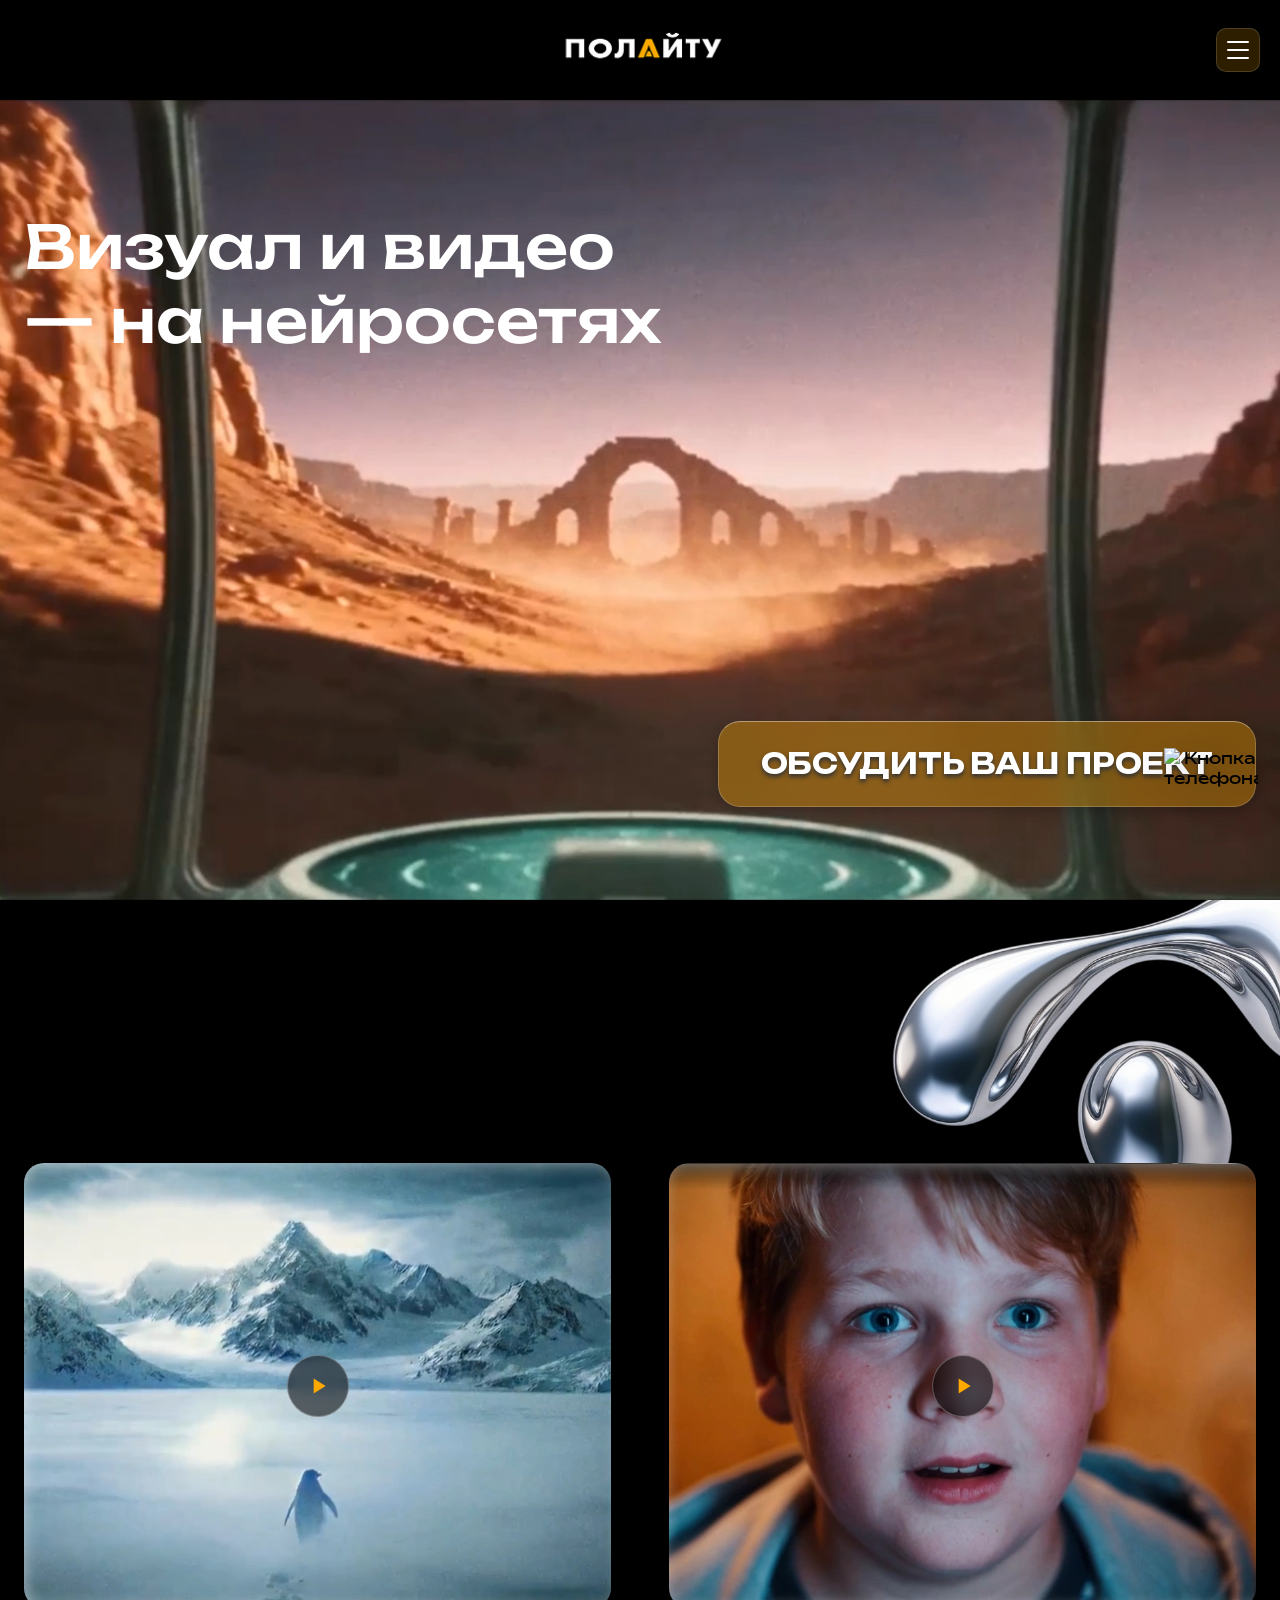
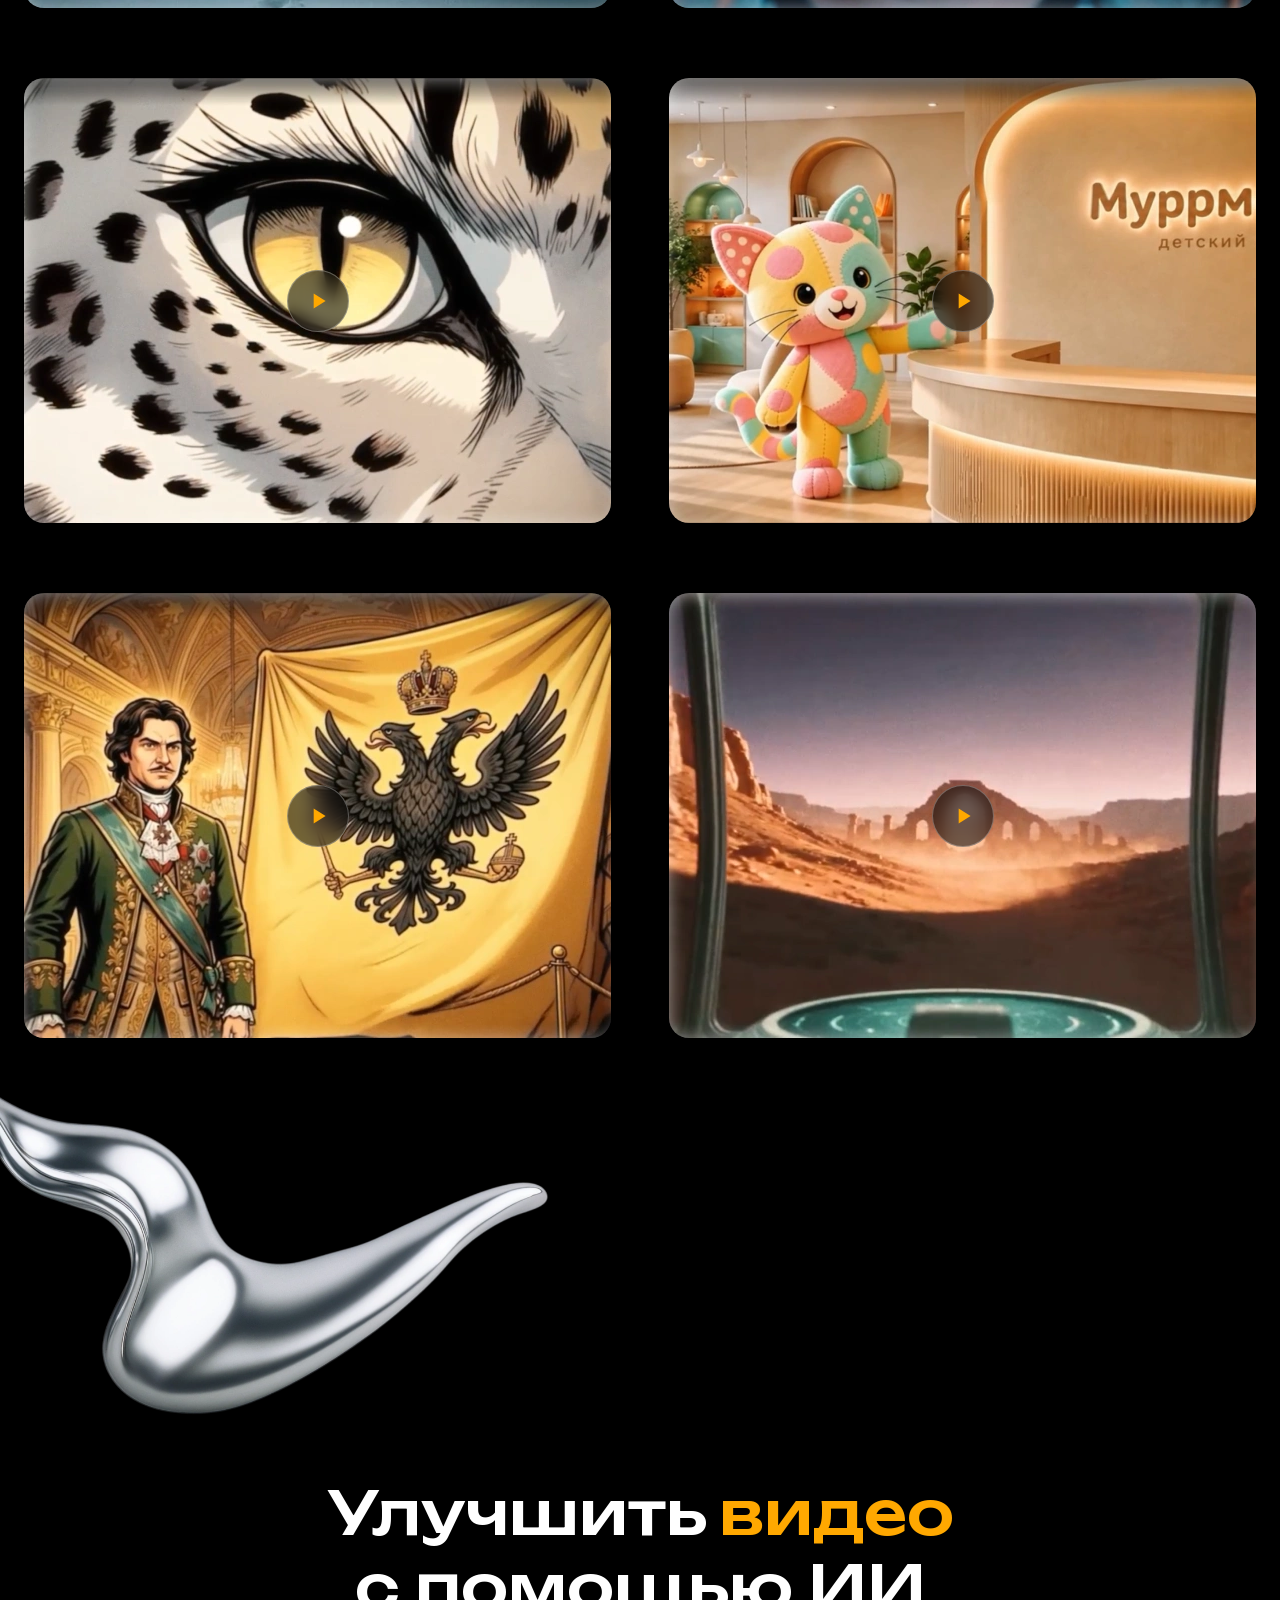
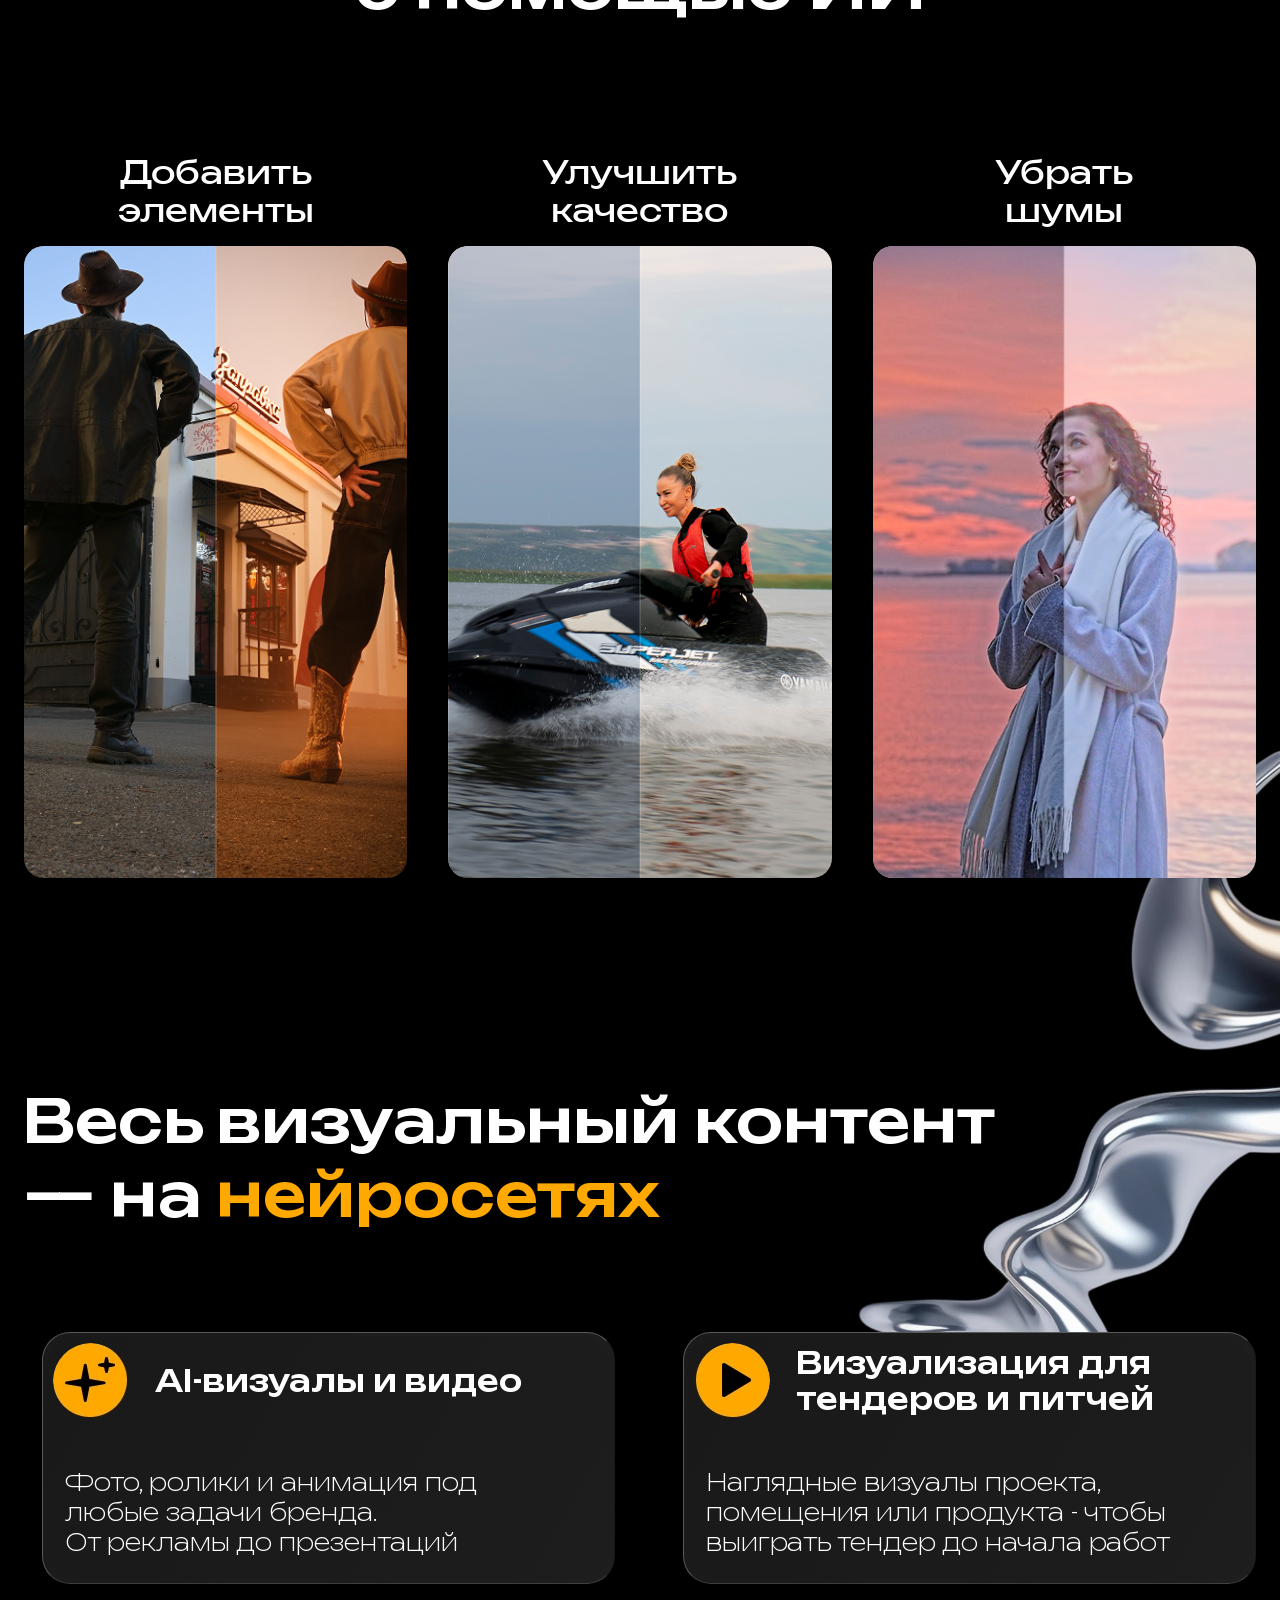
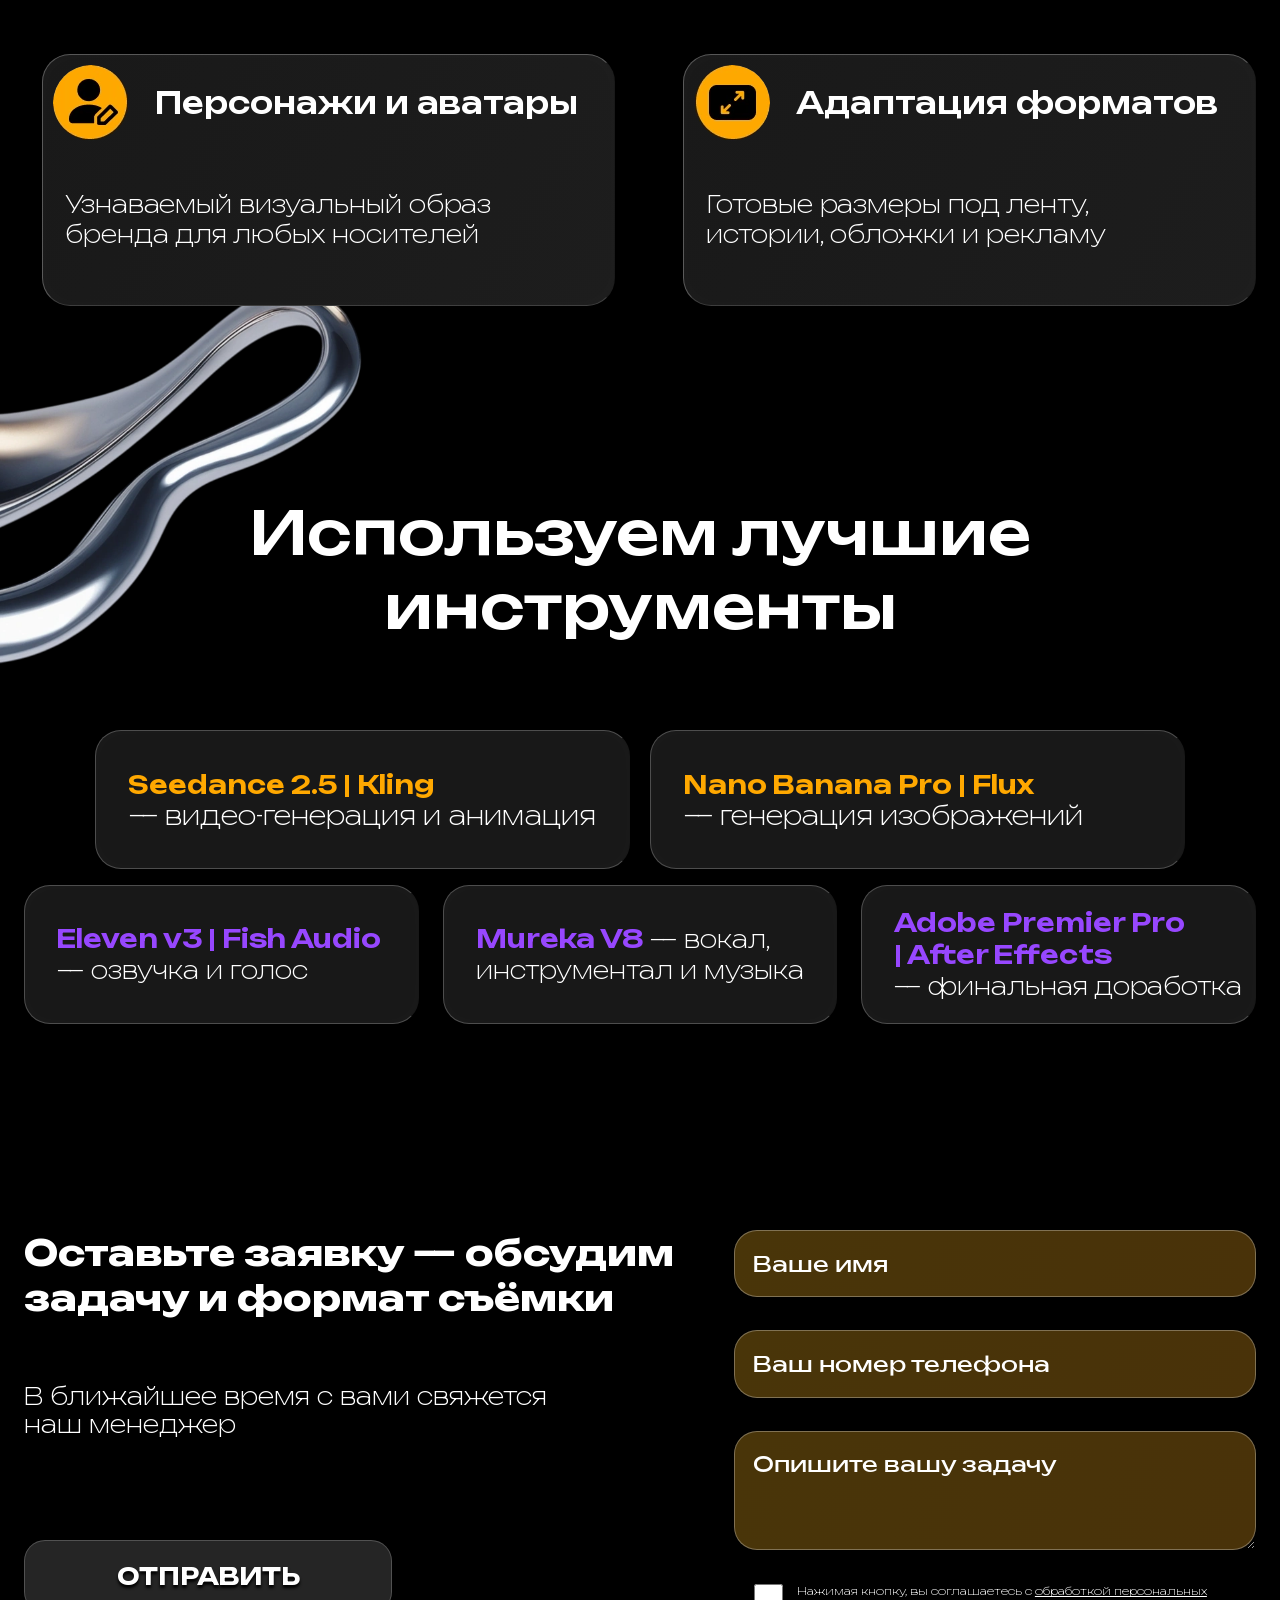
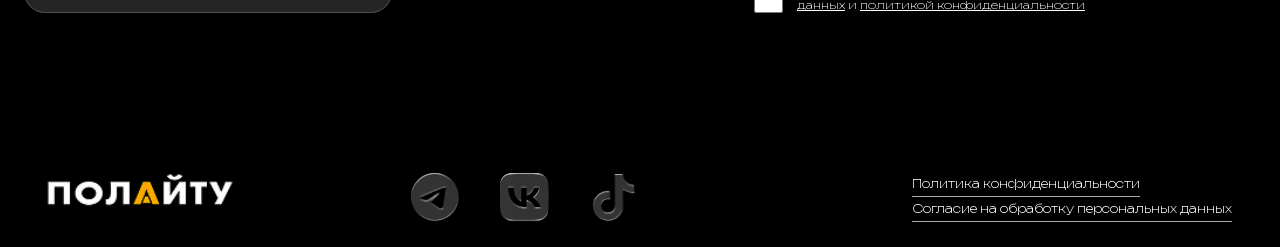
==== commit de4b653c: "Show native playback controls only in fullscreen mode" ====
--- a/ai.html
+++ b/ai.html
@@ -44,7 +44,7 @@
   <!-- /Yandex.Metrika counter -->
   <link rel="stylesheet" href="./css/site-shell.css?v=20261125-contacts" />
   <link rel="stylesheet" href="./css/ai-fonts.css?v=20261125-review" />
-  <link rel="stylesheet" href="./css/ai.css?v=20261126-fullscreen" />
+  <link rel="stylesheet" href="./css/ai.css?v=20261126-clean-player" />
   <link rel="stylesheet" href="./css/site-motion.css?v=20261125-inline" />
   <link rel="stylesheet" href="./css/figma-decor.css?v=20261124-2" />
   <link rel="stylesheet" href="./css/viewport-fix.css?v=20261125-inline" />
@@ -360,7 +360,7 @@
   <script src="./js/project-request.js?v=20261123-1"></script>
   <script src="./js/smm.js"></script>
   <script src="./js/floating-phone.js?v=20261125-review"></script>
-  <script defer src="./js/ai-case-player.js?v=20261126-audio"></script>
+  <script defer src="./js/ai-case-player.js?v=20261126-fullscreen-controls"></script>
   <script src="./js/ai.js?v=20261126-modals"></script>
   <script src="./js/site-motion.js?v=20261125-inline"></script>
   <script src="./js/site-common.js?v=20261125-contacts"></script>
--- a/css/ai.css
+++ b/css/ai.css
@@ -1,202 +1,205 @@
-.ai-page { background: #101010; }
-.ai-page .page { max-width: none; }
-.ai-page .mobile-nav [aria-current="page"] { color: #ffa800; }
-.ai-main { --ai-header-height:100px; padding-top:var(--ai-header-height); overflow: hidden; }
-.ai-container { width: min(1264px, calc(100% - 48px)); margin-inline: auto; }
-.ai-title { margin: 0; font-size: 60px; line-height: 74px; font-weight: 500; }
-.ai-title span { color: #ffa800; }
-.ai-title--center { text-align: center; }
-.ai-hero { position: relative; width:100%; max-width:none; height:calc(100vh - var(--ai-header-height)); height:calc(100dvh - var(--ai-header-height)); margin-inline: auto; overflow: hidden; }
-.ai-hero__image, .ai-hero__video { position: absolute; inset:0; width:100%; height:100%; object-fit:cover; }
-.ai-hero__image { z-index:0; }
-.ai-hero__video { z-index:1; display:block; opacity:0; transition:opacity .25s ease; }
-.ai-hero__video.is-playing { opacity:1; }
-.ai-hero__video.is-unavailable, .ai-hero__video.is-static { display:none; }
-.ai-hero__title { position: relative; z-index:2; margin: 0; padding-top: 110px; margin-left: max(24px, calc((100% - 1264px) / 2)); font-family: "Unbounded", "Bounded", sans-serif; font-size: 60px; line-height: 74px; font-weight: 500; }
-.ai-hero__cta { position: absolute; z-index:2; right: max(24px,calc((100% - 1264px) / 2)); bottom: 93px; width: 538px; min-height: 86px; border: 1px solid rgb(255 255 255 / 20%); border-top-color: rgb(255 255 255 / 40%); border-radius: 22px; background: rgb(255 168 0 / 36%); color: #fff; font: inherit; font-size: 28px; line-height: 34px; font-weight: 700; text-shadow: 0 3px 4px #333; box-shadow: 0 5px 12px rgb(0 0 0 / 20%); cursor: pointer; backdrop-filter: blur(16px); }
-.ai-hero__cta:hover { background: rgb(255 168 0 / 48%); }
-.ai-portfolio { position: relative; max-width: 1440px; margin-inline: auto; padding-top: 263px; padding-bottom: 438px; overflow: hidden; }
-.ai-gallery { position: relative; z-index: 1; display: grid; grid-template-columns: repeat(2, minmax(0,1fr)); column-gap: 58px; row-gap: 70px; }
-.ai-project { position: relative; display: block; width: 100%; height: 445px; overflow: hidden; padding: 0; border: 0; border-radius: 20px; background: #101010; cursor: pointer; isolation: isolate; }
-.ai-project__image { display: block; width: 100%; height: 100%; object-fit: cover; }
-.ai-project__image, .ai-project__video { position: absolute; inset: 0; width: 100%; height: 100%; object-fit: cover; }
-.ai-project__video { z-index: 1; display: block; opacity: 0; transition: opacity .22s ease; }
-.ai-project__video.is-frame-ready { opacity: 1; }
-.ai-project__name { position: absolute; z-index: 2; inset: auto 0 0; display: flex; align-items: flex-end; min-height: 42%; padding: 62px 28px 24px; background: linear-gradient(transparent,rgb(0 0 0 / 76%)); color: #fff; font: inherit; font-size: 23px; line-height: 1.35; text-align: left; opacity: 1; pointer-events: none; transition: opacity .22s ease; }
-.ai-project.is-playing .ai-project__name { opacity: 0; }
-.ai-decor { position: absolute; pointer-events: none; user-select: none; }
-.ai-portfolio__decor-top { width: 390px; top: 0; right: 0; }
-.ai-portfolio__decor-bottom { width: 660px; bottom: 0; left: 0; }
-.ai-enhance { position: relative; }
-.ai-comparisons { position: relative; z-index: 1; display: grid; grid-template-columns: repeat(3,minmax(0,1fr)); gap: 41px; margin-top: 129px; }
-.ai-comparison { margin: 0; }
-.ai-comparison__title { min-height: 76px; margin: 0 0 17px; font-size: 32px; line-height: 38px; font-weight: 400; text-align: center; }
-.ai-before-after { --split:50%; position: relative; width: 100%; aspect-ratio: 394 / 650; overflow: hidden; border-radius: 20px; background:#1a1a1a; isolation:isolate; touch-action:pan-y; }
-.ai-before-after__image { display:block; width:100%; height:100%; object-fit:cover; user-select:none; pointer-events:none; }
-.ai-before-after__before { position:absolute; z-index:1; inset:0; clip-path:inset(0 calc(100% - var(--split)) 0 0); }
-.ai-before-after__label { position:absolute; z-index:3; top:18px; padding:8px 13px; border:1px solid rgb(255 255 255 / 24%); border-radius:999px; background:rgb(12 12 12 / 58%); color:#fff; font-size:14px; line-height:1; font-weight:500; text-transform:uppercase; letter-spacing:.08em; pointer-events:none; backdrop-filter:blur(9px); }
-.ai-before-after__label--before { left:16px; }
-.ai-before-after__label--after { right:16px; }
-.ai-before-after__handle { position:absolute; z-index:2; top:0; bottom:0; left:var(--split); width:3px; background:#fff; box-shadow:0 0 16px rgb(0 0 0 / 55%); transform:translateX(-50%); pointer-events:none; }
-.ai-before-after__handle::after { content:'↔'; position:absolute; top:50%; left:50%; display:grid; place-items:center; width:48px; height:48px; border:2px solid #fff; border-radius:50%; background:#ffa800; color:#101010; font:700 25px/1 Arial,sans-serif; box-shadow:0 5px 20px rgb(0 0 0 / 35%); transform:translate(-50%,-50%); }
-.ai-before-after__range { position:absolute; z-index:4; inset:0; width:100%; height:100%; margin:0; opacity:0; cursor:ew-resize; }
-.ai-before-after:focus-within { outline:3px solid #ffa800; outline-offset:5px; }
-.ai-services { position: relative; padding-top: 206px; }
-.ai-services__decor { z-index: 0; width: 440px; right: -88px; top: 0; }
-.ai-services .ai-title { position: relative; z-index: 1; }
-.ai-service-grid { position: relative; z-index: 1; display: grid; grid-template-columns: repeat(2,minmax(0,1fr)); gap: 70px 68px; max-width: 1214px; margin-top: 100px; margin-left: auto; }
-.ai-service { min-height: 252px; padding: 10px; border: 1px solid rgb(255 255 255 / 27%); border-right-color: transparent; border-bottom-color: rgb(255 255 255 / 16%); border-radius: 28px; background: linear-gradient(120deg,#191919,#1d1d1d); backdrop-filter: blur(10px); box-shadow: inset 0 0 25px rgb(255 255 255 / 2%); }
-.ai-service__head { display: flex; align-items: center; gap: 26px; min-height: 76px; }
-.ai-service__icon { flex: 0 0 76px; width: 76px; height: 76px; border-radius: 50%; }
-.ai-service__title { margin: 0; font-size: 30px; line-height: 36px; font-weight: 500; }
-.ai-service__text { margin: 48px 12px 16px; font-size: 24px; line-height: 30px; font-weight: 200; }
-.ai-tools { position: relative; padding-top: 190px; }
-.ai-tools__decor { width: 362px; top: -53px; left: -88px; }
-.ai-tools__row { display: grid; gap: 20px; position: relative; z-index: 1; }
-.ai-tools__row--two { grid-template-columns: repeat(2,minmax(0,1fr)); max-width: 1090px; margin: 86px auto 0; }
-.ai-tools__row--three { grid-template-columns: repeat(3,minmax(0,1fr)); gap: 24px; margin-top: 16px; }
-.ai-tools__row--three .ai-tool { font-size: 24px; }
-.ai-tool { display: flex; align-items: center; min-height: 139px; padding: 20px 12px 20px 32px; border: 1px solid rgb(255 255 255 / 23%); border-right-color: transparent; border-radius: 26px; background: #181818; box-shadow: inset 0 0 20px rgb(255 255 255 / 2%); font-size: 26px; line-height: 31px; font-weight: 200; }
-.ai-tool p { margin: 0; }
-.ai-tool strong { color: #ffa800; font-size: 25px; font-weight: 600; }
-.ai-tool--purple strong { color: #9747ff; }
-.ai-contact { display: grid; grid-template-columns: minmax(0,700fr) minmax(0,536fr); column-gap: 28px; grid-template-rows: auto 1fr; margin-top: 206px; padding-bottom: 133px; }
-.ai-contact__copy { grid-column: 1; grid-row: 1; }
-.ai-contact__title { margin: 0; font-size: 36px; line-height: 45px; font-weight: 700; }
-.ai-contact__text { max-width: 532px; margin: 62px 0 0; font-size: 24px; line-height: 28px; font-weight: 200; }
-.ai-contact__form { grid-column: 2; grid-row: 1 / 3; display: flex; flex-direction: column; gap: 33px; margin: 0; }
-.ai-contact__input, .ai-contact__message { display: block; width: 100%; margin: 0; min-height: 67px; padding: 18px; border: 1px solid rgb(255 255 255 / 30%); border-radius: 23px; background: linear-gradient(110deg,#493509,#493209); color: #fff; font: inherit; font-size: 22px; line-height: 28px; }
-.ai-contact__input::placeholder, .ai-contact__message::placeholder { color: #fff; opacity: 1; }
-.ai-contact__input[name="phone"] { min-height: 68px; }
-.ai-contact__message { height: 119px; resize: vertical; }
-.ai-contact__consent { display: flex; align-items: flex-start; gap: 14px; margin: 1px 0 0 20px; font-size: 11px; line-height: 14px; font-weight: 200; }
-.ai-contact__consent input { flex: 0 0 29px; width: 29px; height: 29px; margin: 0; accent-color: #ffa800; }
-.ai-contact__consent a { color: #fff; }
-.ai-contact__button { grid-column: 1; grid-row: 2; align-self: end; width: 368px; max-width: 100%; min-height: 73px; border: 1px solid rgb(255 255 255 / 20%); border-radius: 21px; background: #252525; color: #fff; font: inherit; font-size: 23px; font-weight: 700; text-shadow: 0 3px 3px #000; cursor: pointer; }
-.ai-contact__button:hover { background: #303030; }
-.ai-contact__button:disabled { opacity: .65; cursor: wait; }
-.ai-contact__status { margin: 0; font-size: 16px; line-height: 23px; }
-.ai-page :focus-visible { outline: 3px solid #ffa800; outline-offset: 5px; }
-@media (hover: none) {
-  .ai-project__name { min-height:34%; padding:42px 16px 16px; font-size:17px; }
-}
-@media (max-width: 1100px) {
-  .ai-project { height: auto; aspect-ratio: 4 / 3; }
-  .ai-title { font-size: 44px; line-height: 1.25; }
-  .ai-hero__title { font-size: 48px; line-height: 1.25; }
-  .ai-hero__cta { right: 24px; width: min(538px,calc(100% - 48px)); }
-  .ai-portfolio { padding-top: 150px; padding-bottom: 160px; }
-  .ai-gallery { gap: 32px; }
-  .ai-portfolio__decor-top { width: 400px; right: -90px; }
-  .ai-portfolio__decor-bottom { width: 440px; bottom: 0; }
-  .ai-comparisons { margin-top: 72px; gap: 24px; }
-  .ai-comparison__title { font-size: 24px; line-height: 30px; min-height: 60px; }
-  .ai-services { padding-top: 130px; }
-  .ai-service-grid { margin-top: 64px; gap: 32px; }
-  .ai-service { min-height: 250px; }
-  .ai-service__head { gap: 16px; }
-  .ai-service__icon { flex-basis: 60px; width: 60px; height: 60px; }
-  .ai-service__title { font-size: 23px; line-height: 29px; }
-  .ai-service__text { margin-top: 34px; font-size: 20px; line-height: 27px; }
-  .ai-tools { padding-top: 130px; }
-  .ai-tools__row--two { margin-top: 64px; }
-  .ai-tool { padding: 20px; font-size: 21px; line-height: 28px; }
-  .ai-contact { margin-top: 130px; padding-bottom: 100px; }
-  .ai-contact__title { font-size: 30px; line-height: 38px; }
-  .ai-contact__text { margin-top: 40px; font-size: 21px; line-height: 28px; }
-  .ai-contact__input, .ai-contact__message { font-size: 19px; }
-}
-@media (max-width: 768px) {
-  .ai-main { --ai-header-height:70px; }
-  .ai-container { width: calc(100% - 32px); }
-  .ai-hero__image, .ai-hero__video { object-fit: cover; }
-  .ai-hero__title { margin-left: 24px; padding-top: 70px; font-size: clamp(29px,5.7vw,42px); }
-  .ai-hero__cta { min-height: 68px; bottom: 48px; font-size: 20px; line-height: 28px; }
-  .ai-title { font-size: clamp(30px,5.3vw,40px); line-height: 1.25; }
-  .ai-portfolio { padding-top: 110px; padding-bottom: 120px; }
-  .ai-gallery { gap: 24px; }
-  .ai-comparisons { gap: 16px; }
-  .ai-comparison__title { font-size: 20px; line-height: 25px; min-height: 50px; }
-  .ai-service-grid { gap: 24px; }
-  .ai-service { min-height: 0; }
-  .ai-service__head { gap: 12px; }
-  .ai-service__title { font-size: 20px; line-height: 26px; }
-  .ai-service__text { margin: 24px 6px 16px; font-size: 18px; line-height: 25px; }
-  .ai-tools__row--three { grid-template-columns: 1fr; }
-  .ai-contact { display: flex; flex-direction: column; gap: 32px; margin-top: 100px; padding-bottom: 72px; }
-  .ai-contact__text { margin-top: 24px; }
-  .ai-contact__form { gap: 24px; }
-  .ai-contact__button { align-self: start; }
-  .ai-contact__consent { margin-left: 0; font-size: 12px; line-height: 17px; }
-}
-@media (max-width: 600px) {
-  .ai-gallery { grid-template-columns: 1fr; }
-  .ai-portfolio__decor-top { width: 280px; right: -40px; }
-  .ai-portfolio__decor-bottom { width: 340px; bottom: 10px; }
-  .ai-comparisons { grid-template-columns: 1fr; gap: 48px; margin-top: 48px; }
-  .ai-comparison { max-width: 394px; width: 100%; margin-inline: auto; }
-  .ai-comparison__title { font-size: 26px; line-height: 32px; min-height: 0; margin-bottom: 20px; }
-  .ai-services { padding-top: 96px; }
-  .ai-services__decor { width: 380px; top: -150px; right: -200px; }
-  .ai-service-grid { grid-template-columns: 1fr; margin-top: 48px; }
-  .ai-service__title { font-size: 23px; line-height: 29px; }
-  .ai-service__text { margin-top: 28px; }
-  .ai-tools { padding-top: 100px; }
-  .ai-tools__decor { width: 420px; top: -170px; left: -240px; }
-  .ai-tools__row--two { grid-template-columns: 1fr; margin-top: 48px; }
-  .ai-tool { min-height: 120px; }
-  .ai-contact__title { font-size: 29px; line-height: 37px; }
-  .ai-contact__button { width: 100%; }
-}
-@media (prefers-reduced-motion: reduce) { .ai-hero__video, .ai-project__name, .ai-project__video { transition: none; } }
-@media (max-width: 380px) { .ai-service__title { font-size: 20px; line-height: 26px; } }
-
-@media (max-height:600px) {
-  .ai-hero__title { padding-top:24px; font-size:clamp(26px,5vh,40px); line-height:1.25; }
-  .ai-hero__cta { bottom:24px; min-height:60px; font-size:20px; line-height:26px; }
-}
-
-/* AI projects: playback cue replaces the duplicate title overlay. */
-.ai-project__play { position:absolute; inset:0; z-index:2; display:grid; place-items:center; pointer-events:none; opacity:1; transition:opacity .22s ease; }
-.ai-project__play svg { box-sizing:content-box; width:26px; height:26px; padding:17px; border:1px solid rgb(255 255 255 / 28%); border-radius:50%; background:rgb(0 0 0 / 55%); color:#ffa800; backdrop-filter:blur(8px); }
-.ai-project.is-playing .ai-project__play { opacity:0; }
-/* Match the quiet half-and-half comparison in the supplied Figma reference. */
-.ai-before-after__handle { width:1px; background:rgb(255 255 255 / 25%); box-shadow:none; }
-.ai-before-after__handle::after { display:none; }
-@media(prefers-reduced-motion:reduce) { .ai-project__play { transition:none; } }
-
-/* Same glass player, title and copy as the original Video page, in a native dialog. */
-.ai-case-popup { color-scheme:dark; }
-.ai-case-popup:not([open]) { display:none; }
-.ai-page .ai-case-popup[open] { display:flex; opacity:1; visibility:visible; inset:0; margin:0; padding:24px; width:100%; height:100%; max-width:none; max-height:none; border:0; color:#fff; }
-.ai-case-popup::backdrop { background:rgb(0 0 0 / 75%); backdrop-filter:blur(15px); }
-.ai-case-popup [hidden] { display:none !important; }
-.ai-case-popup .video-popup__content { position:relative !important; width:min(1824px,100%) !important; max-width:1824px; height:auto !important; max-height:calc(100dvh - 48px); padding:56px min(6vw,90px) 36px !important; margin:0 !important; overflow:auto; overscroll-behavior:contain; justify-content:flex-start; }
-.ai-case-popup .video-popup__close { top:18px; right:18px; flex-shrink:0; }
-.ai-case-popup .video-popup__title { padding-inline:45px; font-size:clamp(23px,2.4vw,36px); line-height:1.3; margin:0 0 18px; }
-.ai-case-popup .video-popup__format { font-size:clamp(18px,2.1vw,32px); line-height:1.3; margin:0 0 32px; }
-.ai-case-popup .video-popup__player { flex-shrink:0; width:min(1243px,100%); height:auto; aspect-ratio:16 / 9; max-height:56dvh; background:#000; }
-.ai-case-popup .popup-video { display:block; width:100%; height:100%; object-fit:contain; }
-.ai-case-popup .video-popup__description { flex-shrink:0; width:min(1243px,100%); margin:28px 0 0; font-size:clamp(18px,1.5vw,24px); line-height:1.4; }
-.ai-case-popup .video-popup__description p { margin:0; }
-.ai-case-popup .video-popup__description p + p { margin-top:18px; }
-.ai-case-popup .video-popup__fullscreen-btn { display:flex; width:37px; height:37px; bottom:20px; right:20px; color:#fff; }
-.ai-case-popup .video-popup__fullscreen-btn svg { display:block; width:37px; height:37px; }
-.ai-case-popup .popup-video::-webkit-media-controls-fullscreen-button { display:none; }
-.ai-case-popup .popup-video:fullscreen,.ai-case-popup .video-popup__player:fullscreen { width:100vw; height:100vh; max-width:none; max-height:none; border:0; border-radius:0; background:#000; object-fit:contain; }
-.ai-page .ai-case-popup.is-expanded[open] { padding:0; }
-.ai-case-popup.is-expanded .video-popup__content { width:100% !important; max-width:none; height:100dvh !important; max-height:none; padding:0 !important; border:0; border-radius:0; overflow:hidden; }
-.ai-case-popup.is-expanded .video-popup__content > :not(.video-popup__player) { display:none; }
-.ai-case-popup.is-expanded .video-popup__player { width:100%; height:100%; max-height:none; border:0; border-radius:0; aspect-ratio:auto; }
-.ai-case-popup.is-expanded .video-popup__fullscreen-btn svg { transform:rotate(180deg); }
-.ai-case-open .floating-phone-widget { visibility:hidden; }
-@media(max-width:768px) {
- .ai-page .ai-case-popup[open] { padding:10px; }
- .ai-case-popup .video-popup__content { max-height:calc(100dvh - 20px); max-width:none; padding:66px 16px 28px !important; }
- .ai-case-popup .video-popup__title { padding-inline:0; font-size:24px; }
- .ai-case-popup .video-popup__format { font-size:18px; margin-bottom:24px; }
- .ai-case-popup .video-popup__player { min-height:0; border-radius:12px; }
- .ai-case-popup .video-popup__play-btn { width:75px; height:75px; }
- .ai-case-popup .video-popup__play-btn svg { width:75px; height:75px; }
- .ai-case-popup .video-popup__description { font-size:18px; text-align:left; }
-}
+.ai-page { background: #101010; }
+.ai-page .page { max-width: none; }
+.ai-page .mobile-nav [aria-current="page"] { color: #ffa800; }
+.ai-main { --ai-header-height:100px; padding-top:var(--ai-header-height); overflow: hidden; }
+.ai-container { width: min(1264px, calc(100% - 48px)); margin-inline: auto; }
+.ai-title { margin: 0; font-size: 60px; line-height: 74px; font-weight: 500; }
+.ai-title span { color: #ffa800; }
+.ai-title--center { text-align: center; }
+.ai-hero { position: relative; width:100%; max-width:none; height:calc(100vh - var(--ai-header-height)); height:calc(100dvh - var(--ai-header-height)); margin-inline: auto; overflow: hidden; }
+.ai-hero__image, .ai-hero__video { position: absolute; inset:0; width:100%; height:100%; object-fit:cover; }
+.ai-hero__image { z-index:0; }
+.ai-hero__video { z-index:1; display:block; opacity:0; transition:opacity .25s ease; }
+.ai-hero__video.is-playing { opacity:1; }
+.ai-hero__video.is-unavailable, .ai-hero__video.is-static { display:none; }
+.ai-hero__title { position: relative; z-index:2; margin: 0; padding-top: 110px; margin-left: max(24px, calc((100% - 1264px) / 2)); font-family: "Unbounded", "Bounded", sans-serif; font-size: 60px; line-height: 74px; font-weight: 500; }
+.ai-hero__cta { position: absolute; z-index:2; right: max(24px,calc((100% - 1264px) / 2)); bottom: 93px; width: 538px; min-height: 86px; border: 1px solid rgb(255 255 255 / 20%); border-top-color: rgb(255 255 255 / 40%); border-radius: 22px; background: rgb(255 168 0 / 36%); color: #fff; font: inherit; font-size: 28px; line-height: 34px; font-weight: 700; text-shadow: 0 3px 4px #333; box-shadow: 0 5px 12px rgb(0 0 0 / 20%); cursor: pointer; backdrop-filter: blur(16px); }
+.ai-hero__cta:hover { background: rgb(255 168 0 / 48%); }
+.ai-portfolio { position: relative; max-width: 1440px; margin-inline: auto; padding-top: 263px; padding-bottom: 438px; overflow: hidden; }
+.ai-gallery { position: relative; z-index: 1; display: grid; grid-template-columns: repeat(2, minmax(0,1fr)); column-gap: 58px; row-gap: 70px; }
+.ai-project { position: relative; display: block; width: 100%; height: 445px; overflow: hidden; padding: 0; border: 0; border-radius: 20px; background: #101010; cursor: pointer; isolation: isolate; }
+.ai-project__image { display: block; width: 100%; height: 100%; object-fit: cover; }
+.ai-project__image, .ai-project__video { position: absolute; inset: 0; width: 100%; height: 100%; object-fit: cover; }
+.ai-project__video { z-index: 1; display: block; opacity: 0; transition: opacity .22s ease; }
+.ai-project__video.is-frame-ready { opacity: 1; }
+.ai-project__name { position: absolute; z-index: 2; inset: auto 0 0; display: flex; align-items: flex-end; min-height: 42%; padding: 62px 28px 24px; background: linear-gradient(transparent,rgb(0 0 0 / 76%)); color: #fff; font: inherit; font-size: 23px; line-height: 1.35; text-align: left; opacity: 1; pointer-events: none; transition: opacity .22s ease; }
+.ai-project.is-playing .ai-project__name { opacity: 0; }
+.ai-decor { position: absolute; pointer-events: none; user-select: none; }
+.ai-portfolio__decor-top { width: 390px; top: 0; right: 0; }
+.ai-portfolio__decor-bottom { width: 660px; bottom: 0; left: 0; }
+.ai-enhance { position: relative; }
+.ai-comparisons { position: relative; z-index: 1; display: grid; grid-template-columns: repeat(3,minmax(0,1fr)); gap: 41px; margin-top: 129px; }
+.ai-comparison { margin: 0; }
+.ai-comparison__title { min-height: 76px; margin: 0 0 17px; font-size: 32px; line-height: 38px; font-weight: 400; text-align: center; }
+.ai-before-after { --split:50%; position: relative; width: 100%; aspect-ratio: 394 / 650; overflow: hidden; border-radius: 20px; background:#1a1a1a; isolation:isolate; touch-action:pan-y; }
+.ai-before-after__image { display:block; width:100%; height:100%; object-fit:cover; user-select:none; pointer-events:none; }
+.ai-before-after__before { position:absolute; z-index:1; inset:0; clip-path:inset(0 calc(100% - var(--split)) 0 0); }
+.ai-before-after__label { position:absolute; z-index:3; top:18px; padding:8px 13px; border:1px solid rgb(255 255 255 / 24%); border-radius:999px; background:rgb(12 12 12 / 58%); color:#fff; font-size:14px; line-height:1; font-weight:500; text-transform:uppercase; letter-spacing:.08em; pointer-events:none; backdrop-filter:blur(9px); }
+.ai-before-after__label--before { left:16px; }
+.ai-before-after__label--after { right:16px; }
+.ai-before-after__handle { position:absolute; z-index:2; top:0; bottom:0; left:var(--split); width:3px; background:#fff; box-shadow:0 0 16px rgb(0 0 0 / 55%); transform:translateX(-50%); pointer-events:none; }
+.ai-before-after__handle::after { content:'↔'; position:absolute; top:50%; left:50%; display:grid; place-items:center; width:48px; height:48px; border:2px solid #fff; border-radius:50%; background:#ffa800; color:#101010; font:700 25px/1 Arial,sans-serif; box-shadow:0 5px 20px rgb(0 0 0 / 35%); transform:translate(-50%,-50%); }
+.ai-before-after__range { position:absolute; z-index:4; inset:0; width:100%; height:100%; margin:0; opacity:0; cursor:ew-resize; }
+.ai-before-after:focus-within { outline:3px solid #ffa800; outline-offset:5px; }
+.ai-services { position: relative; padding-top: 206px; }
+.ai-services__decor { z-index: 0; width: 440px; right: -88px; top: 0; }
+.ai-services .ai-title { position: relative; z-index: 1; }
+.ai-service-grid { position: relative; z-index: 1; display: grid; grid-template-columns: repeat(2,minmax(0,1fr)); gap: 70px 68px; max-width: 1214px; margin-top: 100px; margin-left: auto; }
+.ai-service { min-height: 252px; padding: 10px; border: 1px solid rgb(255 255 255 / 27%); border-right-color: transparent; border-bottom-color: rgb(255 255 255 / 16%); border-radius: 28px; background: linear-gradient(120deg,#191919,#1d1d1d); backdrop-filter: blur(10px); box-shadow: inset 0 0 25px rgb(255 255 255 / 2%); }
+.ai-service__head { display: flex; align-items: center; gap: 26px; min-height: 76px; }
+.ai-service__icon { flex: 0 0 76px; width: 76px; height: 76px; border-radius: 50%; }
+.ai-service__title { margin: 0; font-size: 30px; line-height: 36px; font-weight: 500; }
+.ai-service__text { margin: 48px 12px 16px; font-size: 24px; line-height: 30px; font-weight: 200; }
+.ai-tools { position: relative; padding-top: 190px; }
+.ai-tools__decor { width: 362px; top: -53px; left: -88px; }
+.ai-tools__row { display: grid; gap: 20px; position: relative; z-index: 1; }
+.ai-tools__row--two { grid-template-columns: repeat(2,minmax(0,1fr)); max-width: 1090px; margin: 86px auto 0; }
+.ai-tools__row--three { grid-template-columns: repeat(3,minmax(0,1fr)); gap: 24px; margin-top: 16px; }
+.ai-tools__row--three .ai-tool { font-size: 24px; }
+.ai-tool { display: flex; align-items: center; min-height: 139px; padding: 20px 12px 20px 32px; border: 1px solid rgb(255 255 255 / 23%); border-right-color: transparent; border-radius: 26px; background: #181818; box-shadow: inset 0 0 20px rgb(255 255 255 / 2%); font-size: 26px; line-height: 31px; font-weight: 200; }
+.ai-tool p { margin: 0; }
+.ai-tool strong { color: #ffa800; font-size: 25px; font-weight: 600; }
+.ai-tool--purple strong { color: #9747ff; }
+.ai-contact { display: grid; grid-template-columns: minmax(0,700fr) minmax(0,536fr); column-gap: 28px; grid-template-rows: auto 1fr; margin-top: 206px; padding-bottom: 133px; }
+.ai-contact__copy { grid-column: 1; grid-row: 1; }
+.ai-contact__title { margin: 0; font-size: 36px; line-height: 45px; font-weight: 700; }
+.ai-contact__text { max-width: 532px; margin: 62px 0 0; font-size: 24px; line-height: 28px; font-weight: 200; }
+.ai-contact__form { grid-column: 2; grid-row: 1 / 3; display: flex; flex-direction: column; gap: 33px; margin: 0; }
+.ai-contact__input, .ai-contact__message { display: block; width: 100%; margin: 0; min-height: 67px; padding: 18px; border: 1px solid rgb(255 255 255 / 30%); border-radius: 23px; background: linear-gradient(110deg,#493509,#493209); color: #fff; font: inherit; font-size: 22px; line-height: 28px; }
+.ai-contact__input::placeholder, .ai-contact__message::placeholder { color: #fff; opacity: 1; }
+.ai-contact__input[name="phone"] { min-height: 68px; }
+.ai-contact__message { height: 119px; resize: vertical; }
+.ai-contact__consent { display: flex; align-items: flex-start; gap: 14px; margin: 1px 0 0 20px; font-size: 11px; line-height: 14px; font-weight: 200; }
+.ai-contact__consent input { flex: 0 0 29px; width: 29px; height: 29px; margin: 0; accent-color: #ffa800; }
+.ai-contact__consent a { color: #fff; }
+.ai-contact__button { grid-column: 1; grid-row: 2; align-self: end; width: 368px; max-width: 100%; min-height: 73px; border: 1px solid rgb(255 255 255 / 20%); border-radius: 21px; background: #252525; color: #fff; font: inherit; font-size: 23px; font-weight: 700; text-shadow: 0 3px 3px #000; cursor: pointer; }
+.ai-contact__button:hover { background: #303030; }
+.ai-contact__button:disabled { opacity: .65; cursor: wait; }
+.ai-contact__status { margin: 0; font-size: 16px; line-height: 23px; }
+.ai-page :focus-visible { outline: 3px solid #ffa800; outline-offset: 5px; }
+@media (hover: none) {
+  .ai-project__name { min-height:34%; padding:42px 16px 16px; font-size:17px; }
+}
+@media (max-width: 1100px) {
+  .ai-project { height: auto; aspect-ratio: 4 / 3; }
+  .ai-title { font-size: 44px; line-height: 1.25; }
+  .ai-hero__title { font-size: 48px; line-height: 1.25; }
+  .ai-hero__cta { right: 24px; width: min(538px,calc(100% - 48px)); }
+  .ai-portfolio { padding-top: 150px; padding-bottom: 160px; }
+  .ai-gallery { gap: 32px; }
+  .ai-portfolio__decor-top { width: 400px; right: -90px; }
+  .ai-portfolio__decor-bottom { width: 440px; bottom: 0; }
+  .ai-comparisons { margin-top: 72px; gap: 24px; }
+  .ai-comparison__title { font-size: 24px; line-height: 30px; min-height: 60px; }
+  .ai-services { padding-top: 130px; }
+  .ai-service-grid { margin-top: 64px; gap: 32px; }
+  .ai-service { min-height: 250px; }
+  .ai-service__head { gap: 16px; }
+  .ai-service__icon { flex-basis: 60px; width: 60px; height: 60px; }
+  .ai-service__title { font-size: 23px; line-height: 29px; }
+  .ai-service__text { margin-top: 34px; font-size: 20px; line-height: 27px; }
+  .ai-tools { padding-top: 130px; }
+  .ai-tools__row--two { margin-top: 64px; }
+  .ai-tool { padding: 20px; font-size: 21px; line-height: 28px; }
+  .ai-contact { margin-top: 130px; padding-bottom: 100px; }
+  .ai-contact__title { font-size: 30px; line-height: 38px; }
+  .ai-contact__text { margin-top: 40px; font-size: 21px; line-height: 28px; }
+  .ai-contact__input, .ai-contact__message { font-size: 19px; }
+}
+@media (max-width: 768px) {
+  .ai-main { --ai-header-height:70px; }
+  .ai-container { width: calc(100% - 32px); }
+  .ai-hero__image, .ai-hero__video { object-fit: cover; }
+  .ai-hero__title { margin-left: 24px; padding-top: 70px; font-size: clamp(29px,5.7vw,42px); }
+  .ai-hero__cta { min-height: 68px; bottom: 48px; font-size: 20px; line-height: 28px; }
+  .ai-title { font-size: clamp(30px,5.3vw,40px); line-height: 1.25; }
+  .ai-portfolio { padding-top: 110px; padding-bottom: 120px; }
+  .ai-gallery { gap: 24px; }
+  .ai-comparisons { gap: 16px; }
+  .ai-comparison__title { font-size: 20px; line-height: 25px; min-height: 50px; }
+  .ai-service-grid { gap: 24px; }
+  .ai-service { min-height: 0; }
+  .ai-service__head { gap: 12px; }
+  .ai-service__title { font-size: 20px; line-height: 26px; }
+  .ai-service__text { margin: 24px 6px 16px; font-size: 18px; line-height: 25px; }
+  .ai-tools__row--three { grid-template-columns: 1fr; }
+  .ai-contact { display: flex; flex-direction: column; gap: 32px; margin-top: 100px; padding-bottom: 72px; }
+  .ai-contact__text { margin-top: 24px; }
+  .ai-contact__form { gap: 24px; }
+  .ai-contact__button { align-self: start; }
+  .ai-contact__consent { margin-left: 0; font-size: 12px; line-height: 17px; }
+}
+@media (max-width: 600px) {
+  .ai-gallery { grid-template-columns: 1fr; }
+  .ai-portfolio__decor-top { width: 280px; right: -40px; }
+  .ai-portfolio__decor-bottom { width: 340px; bottom: 10px; }
+  .ai-comparisons { grid-template-columns: 1fr; gap: 48px; margin-top: 48px; }
+  .ai-comparison { max-width: 394px; width: 100%; margin-inline: auto; }
+  .ai-comparison__title { font-size: 26px; line-height: 32px; min-height: 0; margin-bottom: 20px; }
+  .ai-services { padding-top: 96px; }
+  .ai-services__decor { width: 380px; top: -150px; right: -200px; }
+  .ai-service-grid { grid-template-columns: 1fr; margin-top: 48px; }
+  .ai-service__title { font-size: 23px; line-height: 29px; }
+  .ai-service__text { margin-top: 28px; }
+  .ai-tools { padding-top: 100px; }
+  .ai-tools__decor { width: 420px; top: -170px; left: -240px; }
+  .ai-tools__row--two { grid-template-columns: 1fr; margin-top: 48px; }
+  .ai-tool { min-height: 120px; }
+  .ai-contact__title { font-size: 29px; line-height: 37px; }
+  .ai-contact__button { width: 100%; }
+}
+@media (prefers-reduced-motion: reduce) { .ai-hero__video, .ai-project__name, .ai-project__video { transition: none; } }
+@media (max-width: 380px) { .ai-service__title { font-size: 20px; line-height: 26px; } }
+
+@media (max-height:600px) {
+  .ai-hero__title { padding-top:24px; font-size:clamp(26px,5vh,40px); line-height:1.25; }
+  .ai-hero__cta { bottom:24px; min-height:60px; font-size:20px; line-height:26px; }
+}
+
+/* AI projects: playback cue replaces the duplicate title overlay. */
+.ai-project__play { position:absolute; inset:0; z-index:2; display:grid; place-items:center; pointer-events:none; opacity:1; transition:opacity .22s ease; }
+.ai-project__play svg { box-sizing:content-box; width:26px; height:26px; padding:17px; border:1px solid rgb(255 255 255 / 28%); border-radius:50%; background:rgb(0 0 0 / 55%); color:#ffa800; backdrop-filter:blur(8px); }
+.ai-project.is-playing .ai-project__play { opacity:0; }
+/* Match the quiet half-and-half comparison in the supplied Figma reference. */
+.ai-before-after__handle { width:1px; background:rgb(255 255 255 / 25%); box-shadow:none; }
+.ai-before-after__handle::after { display:none; }
+@media(prefers-reduced-motion:reduce) { .ai-project__play { transition:none; } }
+
+/* Same glass player, title and copy as the original Video page, in a native dialog. */
+.ai-case-popup { color-scheme:dark; }
+.ai-case-popup:not([open]) { display:none; }
+.ai-page .ai-case-popup[open] { display:flex; opacity:1; visibility:visible; inset:0; margin:0; padding:24px; width:100%; height:100%; max-width:none; max-height:none; border:0; color:#fff; }
+.ai-case-popup::backdrop { background:rgb(0 0 0 / 75%); backdrop-filter:blur(15px); }
+.ai-case-popup [hidden] { display:none !important; }
+.ai-case-popup .video-popup__content { position:relative !important; width:min(1824px,100%) !important; max-width:1824px; height:auto !important; max-height:calc(100dvh - 48px); padding:56px min(6vw,90px) 36px !important; margin:0 !important; overflow:auto; overscroll-behavior:contain; justify-content:flex-start; }
+.ai-case-popup .video-popup__close { top:18px; right:18px; flex-shrink:0; }
+.ai-case-popup .video-popup__title { padding-inline:45px; font-size:clamp(23px,2.4vw,36px); line-height:1.3; margin:0 0 18px; }
+.ai-case-popup .video-popup__format { font-size:clamp(18px,2.1vw,32px); line-height:1.3; margin:0 0 32px; }
+.ai-case-popup .video-popup__player { flex-shrink:0; width:min(1243px,100%,calc(56dvh * var(--ai-video-ratio,1.7777777778))); height:auto; aspect-ratio:var(--ai-video-ratio,1.7777777778); max-height:56dvh; background:#000; }
+.ai-case-popup .popup-video { display:block; width:100%; height:100%; object-fit:cover; }
+.ai-case-popup .video-popup__description { flex-shrink:0; width:min(1243px,100%); margin:28px 0 0; font-size:clamp(18px,1.5vw,24px); line-height:1.4; }
+.ai-case-popup .video-popup__description p { margin:0; }
+.ai-case-popup .video-popup__description p + p { margin-top:18px; }
+.ai-case-popup .video-popup__fullscreen-btn { display:flex; width:37px; height:37px; bottom:20px; right:20px; color:#fff; }
+.ai-case-popup .video-popup__fullscreen-btn svg { display:block; width:37px; height:37px; }
+.ai-case-popup .popup-video::-webkit-media-controls-fullscreen-button { display:none; }
+.ai-case-popup .popup-video:fullscreen,.ai-case-popup .video-popup__player:fullscreen { width:100vw; height:100vh; max-width:none; max-height:none; border:0; border-radius:0; background:#000; object-fit:contain; }
+.ai-page .ai-case-popup.is-expanded[open] { padding:0; }
+.ai-case-popup.is-expanded .video-popup__content { width:100% !important; max-width:none; height:100dvh !important; max-height:none; padding:0 !important; border:0; border-radius:0; overflow:hidden; }
+.ai-case-popup.is-expanded .video-popup__content > :not(.video-popup__player) { display:none; }
+.ai-case-popup.is-expanded .video-popup__player { width:100%; height:100%; max-height:none; border:0; border-radius:0; aspect-ratio:auto; }
+.ai-case-popup.is-expanded .video-popup__fullscreen-btn svg { transform:rotate(180deg); }
+.ai-case-open .floating-phone-widget { visibility:hidden; }
+@media(max-width:768px) {
+ .ai-page .ai-case-popup[open] { padding:10px; }
+ .ai-case-popup .video-popup__content { max-height:calc(100dvh - 20px); max-width:none; padding:66px 16px 28px !important; }
+ .ai-case-popup .video-popup__title { padding-inline:0; font-size:24px; }
+ .ai-case-popup .video-popup__format { font-size:18px; margin-bottom:24px; }
+ .ai-case-popup .video-popup__player { min-height:0; border-radius:12px; }
+ .ai-case-popup .video-popup__play-btn { width:75px; height:75px; }
+ .ai-case-popup .video-popup__play-btn svg { width:75px; height:75px; }
+ .ai-case-popup .video-popup__description { font-size:18px; text-align:left; }
+}
+
+/* Preserve the complete frame when the player fills the screen. */
+.ai-case-popup.is-expanded .popup-video, .ai-case-popup .video-popup__player:fullscreen .popup-video { object-fit:contain; }
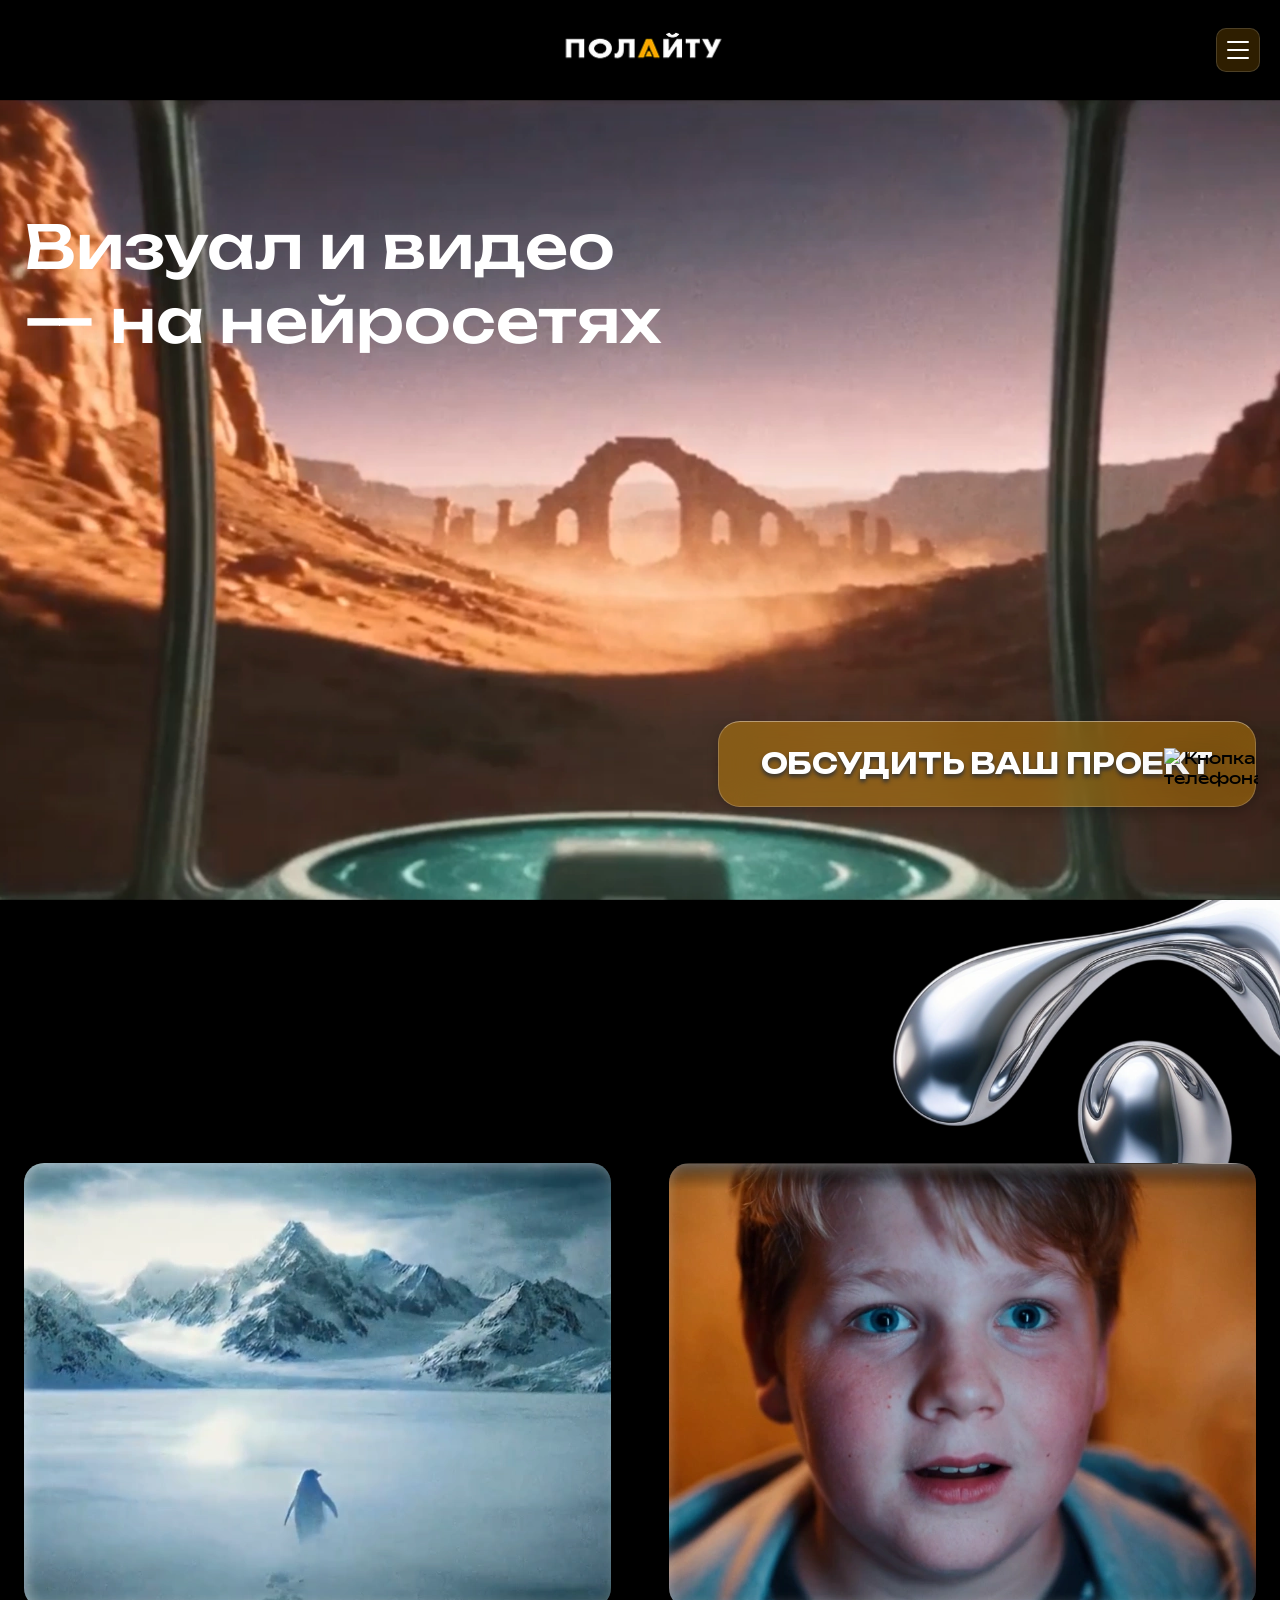
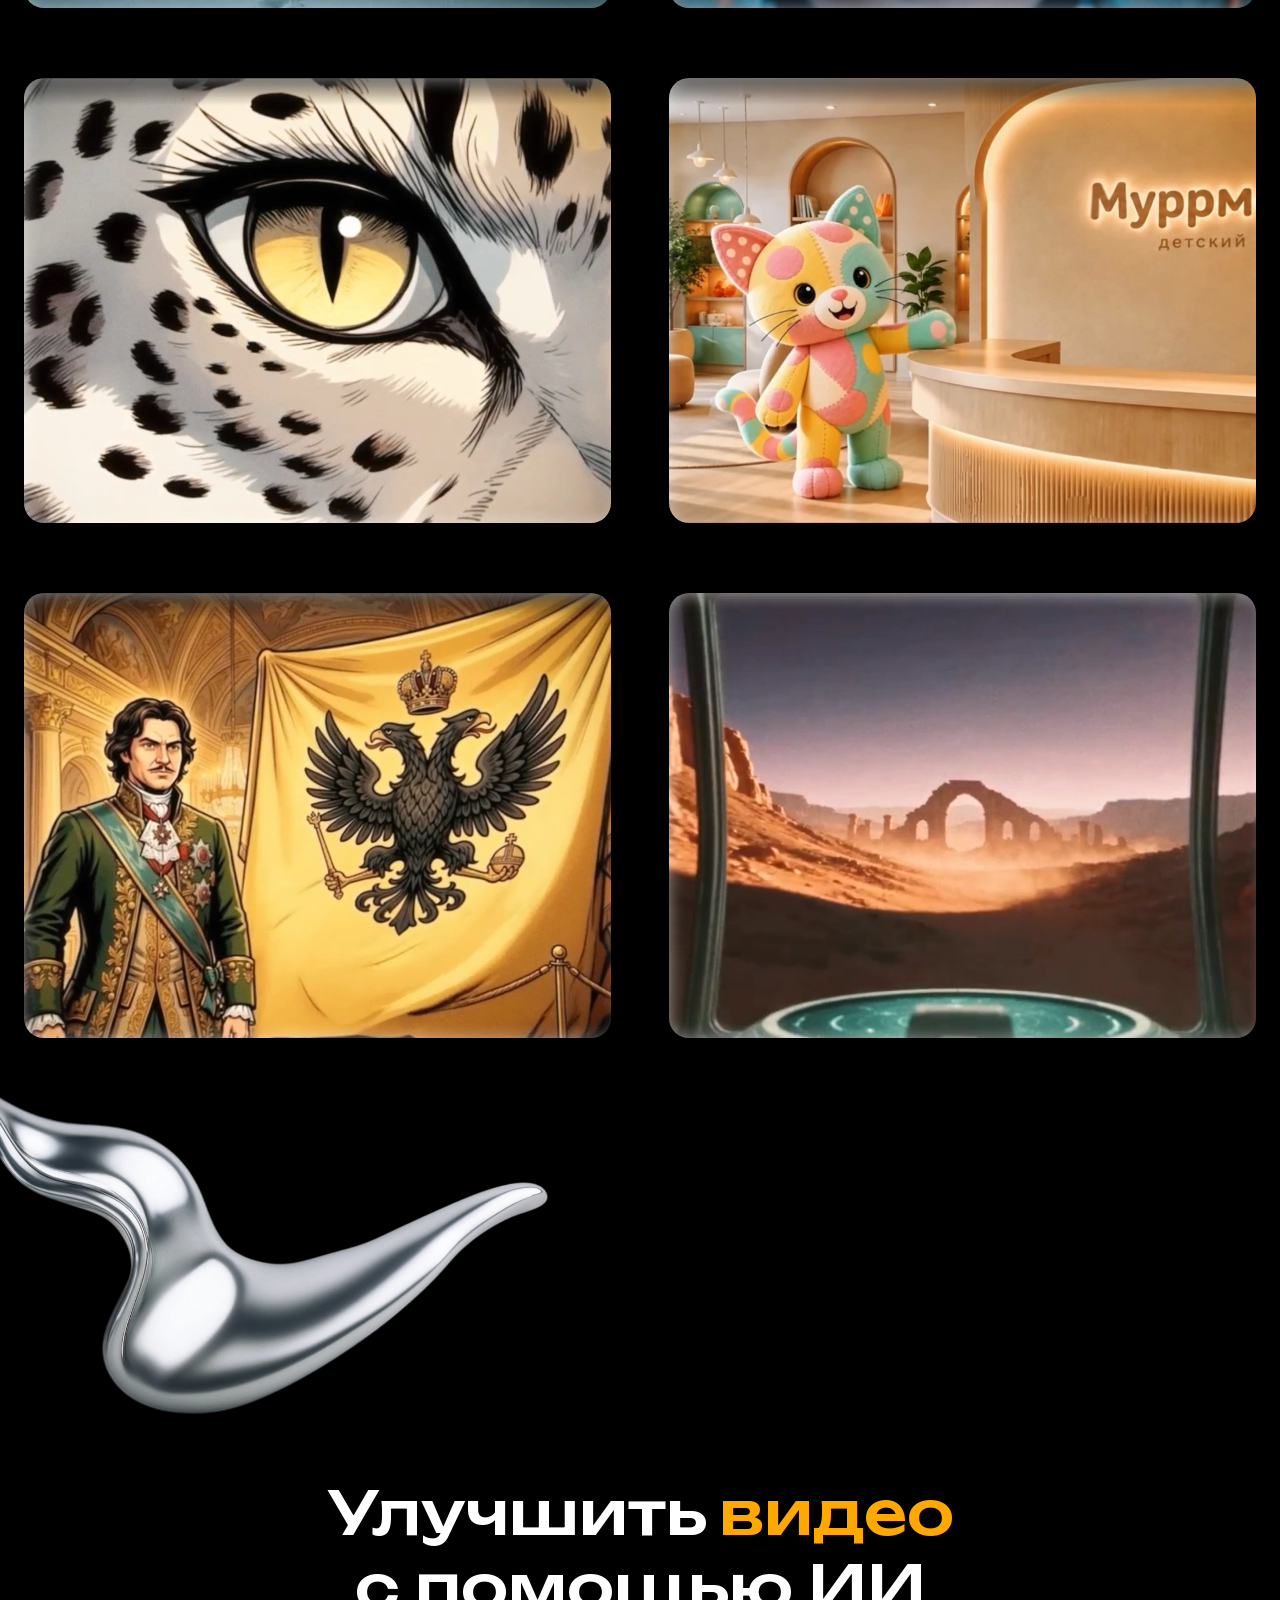
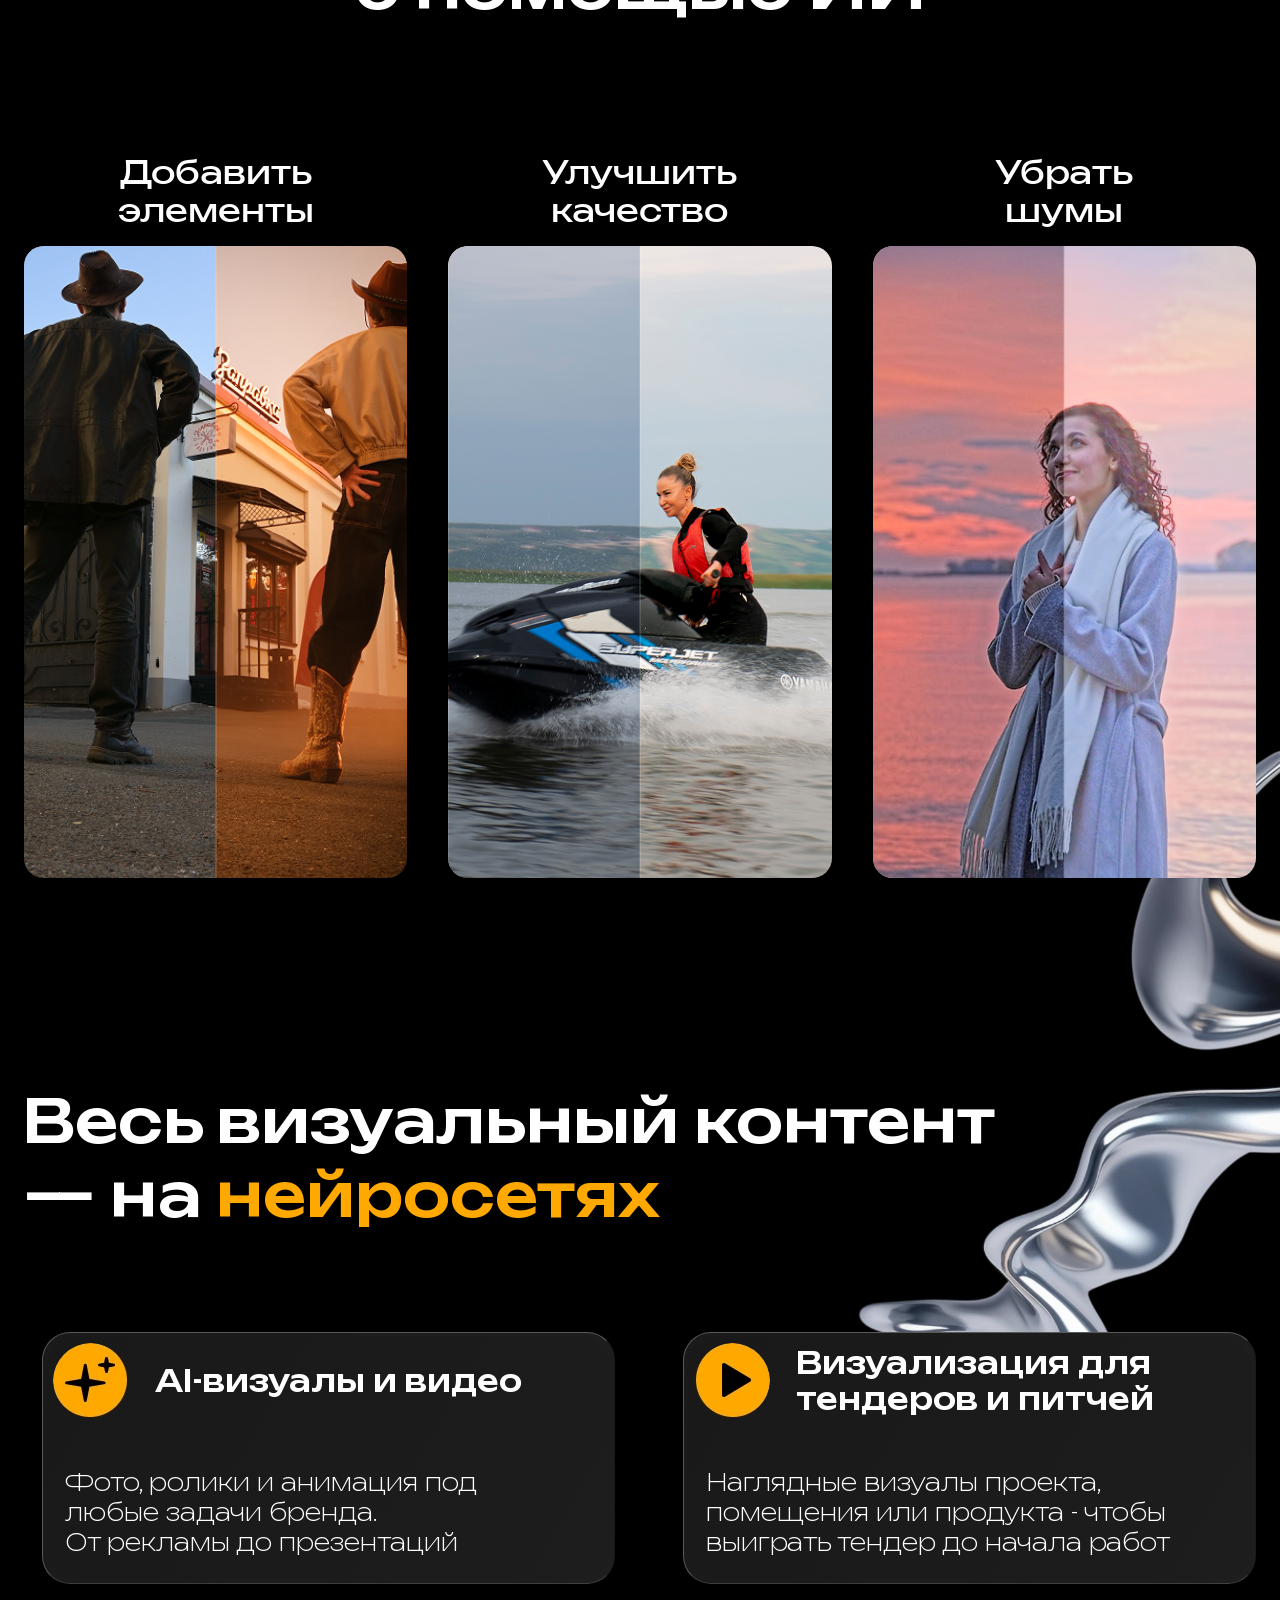
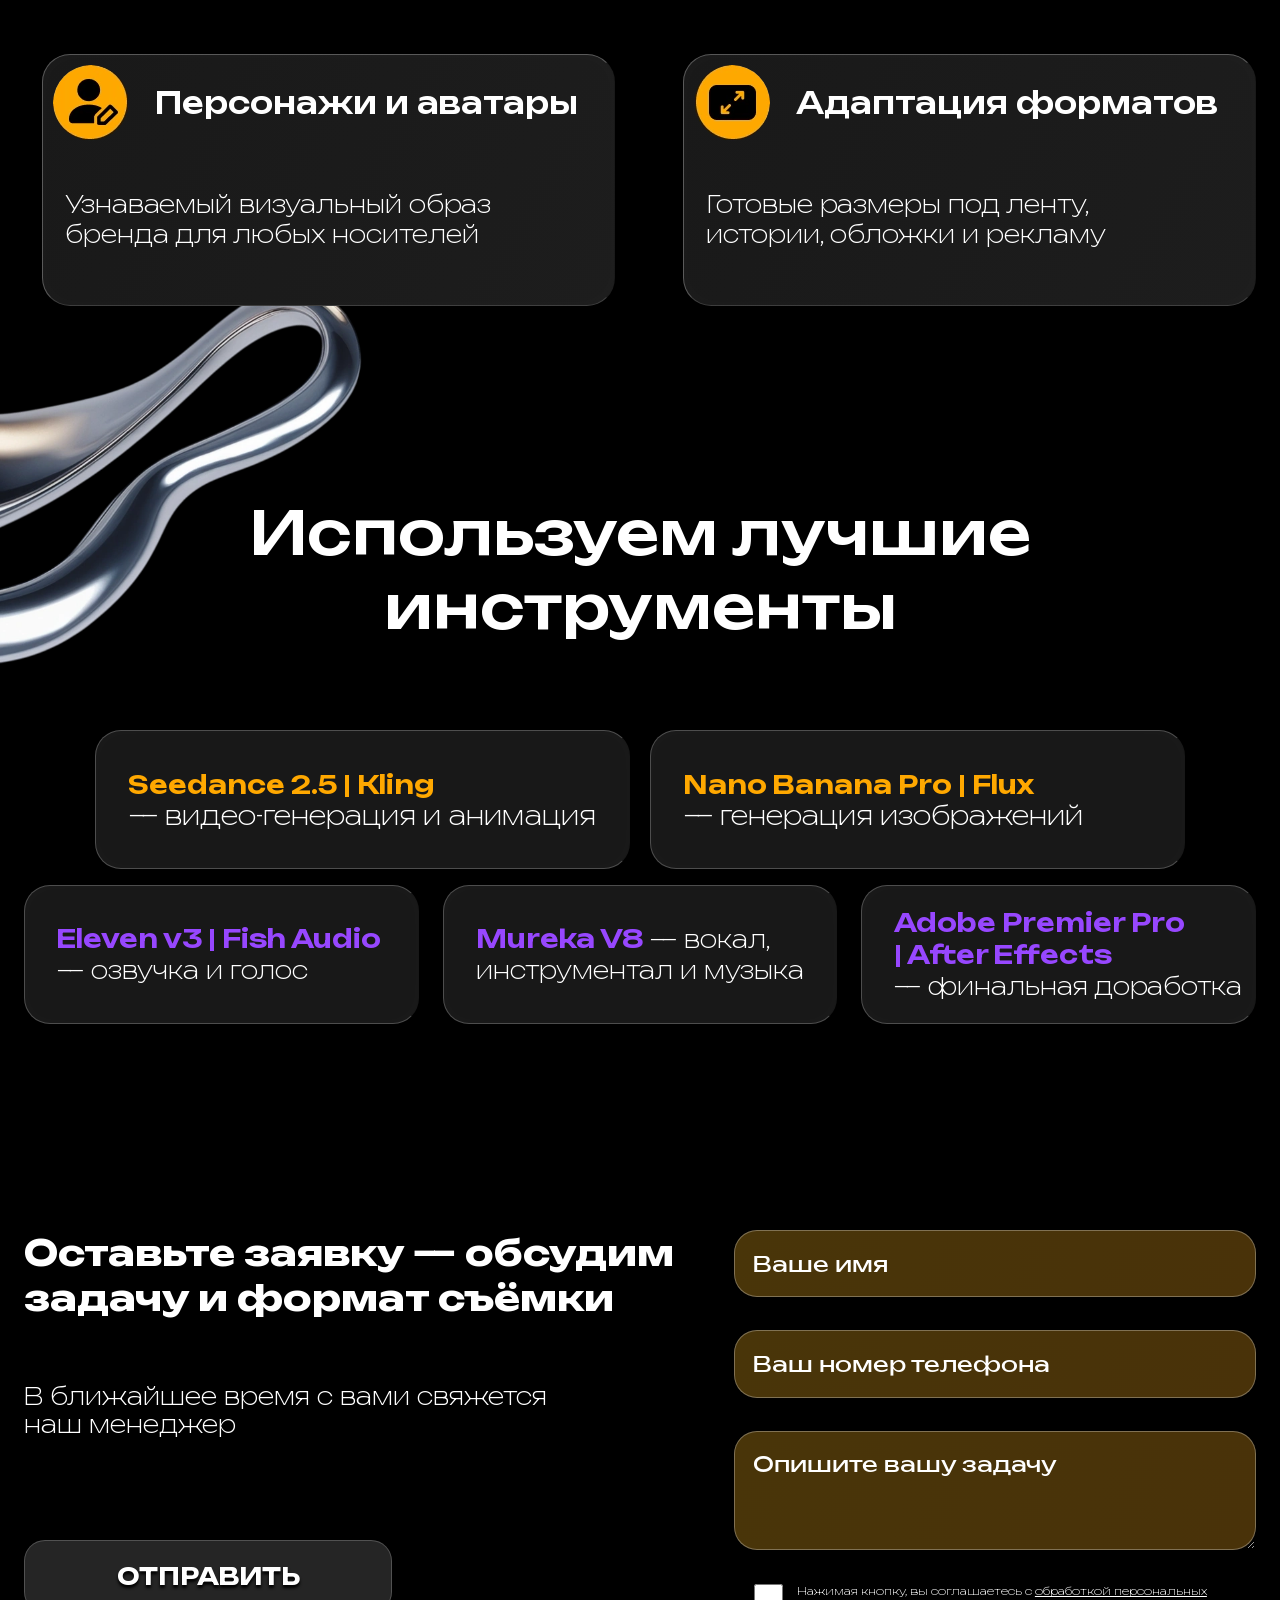
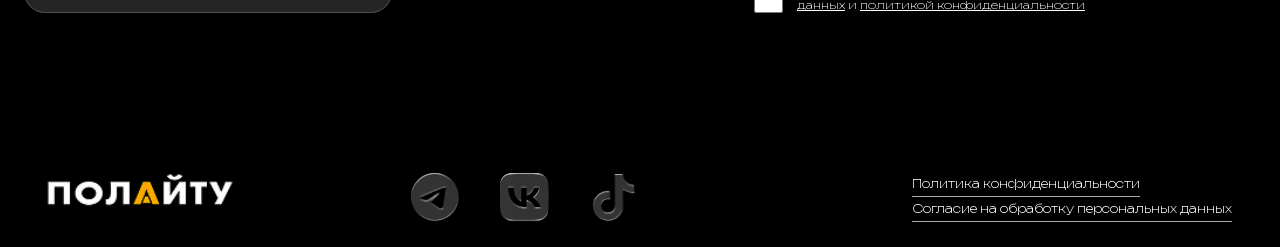
==== commit 4f8b359a: "Restore scrolling header, add SMM next arrows and delayed callout, refine AI previews" ====
--- a/ai.html
+++ b/ai.html
@@ -42,9 +42,9 @@
     });
   </script>
   <!-- /Yandex.Metrika counter -->
-  <link rel="stylesheet" href="./css/site-shell.css?v=20261125-contacts" />
+  <link rel="stylesheet" href="./css/site-shell.css?v=20261127-layout" />
   <link rel="stylesheet" href="./css/ai-fonts.css?v=20261125-review" />
-  <link rel="stylesheet" href="./css/ai.css?v=20261126-clean-player" />
+  <link rel="stylesheet" href="./css/ai.css?v=20261127-layout" />
   <link rel="stylesheet" href="./css/site-motion.css?v=20261125-inline" />
   <link rel="stylesheet" href="./css/figma-decor.css?v=20261124-2" />
   <link rel="stylesheet" href="./css/viewport-fix.css?v=20261125-inline" />
@@ -363,7 +363,7 @@
   <script defer src="./js/ai-case-player.js?v=20261126-fullscreen-controls"></script>
   <script src="./js/ai.js?v=20261126-modals"></script>
   <script src="./js/site-motion.js?v=20261125-inline"></script>
-  <script src="./js/site-common.js?v=20261125-contacts"></script>
+  <script src="./js/site-common.js?v=20261127-layout"></script>
 
   <dialog class="video-popup ai-case-popup" id="aiCaseDialog" aria-labelledby="aiCaseTitle">
     <div class="video-popup__content">
--- a/css/project-request.css
+++ b/css/project-request.css
@@ -1,92 +1,92 @@
-/* Figma 2001:421 / 2001:7. Scoped to the project request dialog. */
-.project-request[hidden], .project-request [hidden] { display: none !important; }
-.project-request {
-  position: fixed; inset: 0; z-index: 11000; overflow-y: auto;
-  display: grid; align-items: start; justify-items: center;
-  padding: 24px 16px; color: #000; font-family: "Bounded", sans-serif;
-  overscroll-behavior: contain;
-}
-.project-request__backdrop { position: fixed; inset: 0; background: rgb(0 0 0 / 72%); }
-.project-request__panel {
-  position: relative; width: min(695px, 100%); min-height: 718.75px;
-  margin-block: auto; padding: 61px 0 25px; border-radius: 24.44px;
-  background: #e3e3e3; box-shadow: 0 24px 90px rgb(0 0 0 / 25%);
-}
-.project-request__logo { position: absolute; top: 18px; left: 27.6px; width: 68.2px; height: 67.6px; object-fit: contain; }
-.project-request__close {
-  position: absolute; top: 12px; right: 14px; display: grid; place-items: center;
-  width: 46px; height: 46px; padding: 0; background: transparent; border: 0;
-  color: #000; cursor: pointer; z-index: 1;
-}
-.project-request__close::before, .project-request__close::after {
-  content: ""; width: 33px; height: 3px; background: currentColor;
-  position: absolute; transform: rotate(45deg);
-}
-.project-request__close::after { transform: rotate(-45deg); }
-.project-request__title { margin: 0 85px; text-align: center; font-size: 24.65px; line-height: 31px; font-weight: 600; }
-.project-request__intro { max-width: 552px; margin: 19px auto 0; text-align: center; font-size: 17.62px; line-height: 21.5px; }
-.project-request__note { margin: 20px 24px 0; text-align: center; font-size: 12px; line-height: 15px; }
-.project-request__steps { display: grid; grid-template-columns: repeat(3, 1fr); width: min(540px, 90%); margin: 35px auto 0; padding: 0; list-style: none; }
-.project-request__step { position: relative; text-align: center; color: #8b8b8b; font-size: 14.4px; line-height: 18px; }
-.project-request__step:not(:last-child)::after { content: ""; position: absolute; height: 1.2px; background: #000; top: 19px; left: calc(50% + 19px); width: calc(100% - 38px); }
-.project-request__step-dot { position: relative; z-index: 1; display: grid; place-items: center; width: 38.4px; height: 38.4px; margin: 0 auto 9.6px; border-radius: 50%; background: #8b8b8b; color: #c2c2c2; font-size: 17.93px; line-height: 1; font-weight: 600; }
-.project-request__step--current, .project-request__step--done { color: #000; }
-.project-request__step--current .project-request__step-dot { background: #000; color: #ffa800; }
-.project-request__step--done .project-request__step-dot { background: #ffa800; color: #000; }
-.project-request__tick { width: 14px; height: 21px; border: solid currentColor; border-width: 0 4px 4px 0; transform: translateY(-3px) rotate(36deg); border-radius: 2px; }
-.project-request .visually-hidden { position: absolute; width: 1px; height: 1px; padding: 0; overflow: hidden; clip-path: inset(50%); white-space: nowrap; }
-.project-request__form { width: min(524.55px, calc(100% - 48px)); margin: 35.5px auto 0; }
-.project-request__fields { display: grid; gap: 15.19px; }
-.project-request__field {
-  display: block; width: 100%; height: 43.31px; margin: 0; padding: 9px 13px;
-  border: 1px solid #8b8b8b; border-radius: 8px; background: transparent;
-  color: #000; font: inherit; font-size: 17.42px; line-height: 23px;
-  box-shadow: none;
-}
-.project-request__field::placeholder { color: #737373; opacity: 1; }
-.project-request__field[aria-invalid="true"] { border-color: #a82d18; }
-.project-request__submit, .project-request__works {
-  display: flex; align-items: center; justify-content: center; max-width: 100%;
-  min-height: 49.21px; margin: 28.8px auto 0; padding: 12px 24px;
-  border: 0; border-radius: 12px; background: #ffa800; color: #000;
-  font: inherit; font-size: 17.3px; line-height: 22px; font-weight: 600;
-  text-align: center; text-decoration: none; cursor: pointer;
-}
-.project-request__submit { width: 280.88px; }
-.project-request__submit:hover { background: #f4a000; }
-.project-request__submit:disabled { cursor: wait; opacity: .65; }
-.project-request__consent { display: flex; align-items: flex-start; gap: 10.5px; width: min(388px, 100%); margin: 22.8px auto 0; cursor: pointer; }
-.project-request__checkbox { appearance: auto; flex: 0 0 30px; width: 30px; height: 30px; margin: 0; accent-color: #ffa800; cursor: pointer; }
-.project-request__consent-text { font-size: 12.27px; line-height: 15px; }
-.project-request__consent a { color: inherit; text-decoration: underline; text-underline-offset: 2px; }
-.project-request__status:empty { display: none; }
-.project-request__status { margin: 14px 0 0; text-align: center; color: #a82d18; font-size: 14px; line-height: 20px; }
-.project-request :focus-visible { outline: 3px solid #976200; outline-offset: 4px; }
-.project-request__success { text-align: center; }
-.project-request__success-icon { display: grid; place-items: center; width: 146px; height: 146px; margin: 3px auto 0; border-radius: 50%; background: #ffa800; }
-.project-request__success-icon .project-request__tick { width: 43px; height: 77px; border-width: 0 12px 12px 0; border-radius: 6px; transform: translateY(-8px) rotate(36deg); }
-.project-request__success-title { margin: 28px 24px 0; font-size: 32px; line-height: 40px; font-weight: 700; }
-.project-request__success-copy { max-width: 421px; margin: 16px auto 0; font-size: 17.63px; line-height: 21.5px; }
-.project-request__success .project-request__steps { margin-top: 86px; }
-.project-request__works { width: 386px; min-height: 59.7px; margin-top: 78px; background: #000; color: #fff; border-radius: 13.58px; }
-.project-request__works:hover { background: #222; }
-body:has(.project-request:not([hidden])) .legal-popup { z-index: 11100; }
-@media (max-width: 600px) {
-  .project-request { padding: 12px; }
-  .project-request__panel { min-height: 0; padding: 94px 0 24px; border-radius: 20px; }
-  .project-request__logo { width: 52px; height: 52px; left: 20px; top: 18px; }
-  .project-request__title { margin-inline: 18px; font-size: 23px; line-height: 30px; }
-  .project-request__intro { margin: 16px 20px 0; font-size: 16px; line-height: 22px; }
-  .project-request__note { margin: 14px 20px 0; line-height: 17px; }
-  .project-request__steps { width: calc(100% - 24px); margin-top: 26px; }
-  .project-request__step { font-size: 12px; line-height: 16px; }
-  .project-request__form { width: calc(100% - 40px); margin-top: 26px; }
-  .project-request__field { height: 48px; padding-inline: 10px; font-size: 16px; }
-  .project-request__submit { margin-top: 24px; font-size: 16px; }
-  .project-request__consent-text { font-size: 12px; line-height: 16px; }
-  .project-request__success-icon { width: 124px; height: 124px; margin-top: 0; }
-  .project-request__success-title { margin-top: 24px; font-size: 26px; line-height: 33px; }
-  .project-request__success-copy { margin: 16px 24px 0; font-size: 16px; line-height: 22px; }
-  .project-request__success .project-request__steps { margin-top: 46px; }
-  .project-request__works { width: calc(100% - 48px); margin-top: 48px; padding-inline: 12px; font-size: 15px; }
-}
+/* Figma 2001:421 / 2001:7. Scoped to the project request dialog. */
+.project-request[hidden], .project-request [hidden] { display: none !important; }
+.project-request {
+  position: fixed; inset: 0; z-index: 11000; overflow-y: auto;
+  display: grid; align-items: start; justify-items: center;
+  padding: 24px 16px; color: #000; font-family: "Bounded", sans-serif;
+  overscroll-behavior: contain;
+}
+.project-request__backdrop { position: fixed; inset: 0; background: rgb(0 0 0 / 72%); }
+.project-request__panel {
+  position: relative; width: min(695px, 100%); min-height: 718.75px;
+  margin-block: auto; padding: 61px 0 25px; border-radius: 24.44px;
+  background: #e3e3e3; box-shadow: 0 24px 90px rgb(0 0 0 / 25%);
+}
+.project-request__logo { position: absolute; top: 18px; left: 27.6px; width: 68.2px; height: 67.6px; object-fit: contain; }
+.project-request__close {
+  position: absolute; top: 12px; right: 14px; display: grid; place-items: center;
+  width: 46px; height: 46px; padding: 0; background: transparent; border: 0;
+  color: #000; cursor: pointer; z-index: 1;
+}
+.project-request__close::before, .project-request__close::after {
+  content: ""; width: 33px; height: 3px; background: currentColor;
+  position: absolute; transform: rotate(45deg);
+}
+.project-request__close::after { transform: rotate(-45deg); }
+.project-request__title { margin: 0 85px; text-align: center; font-size: 24.65px; line-height: 31px; font-weight: 600; }
+.project-request__intro { max-width: 552px; margin: 19px auto 0; text-align: center; font-size: 17.62px; line-height: 21.5px; }
+.project-request__note { margin: 20px 24px 0; text-align: center; font-size: 12px; line-height: 15px; }
+.project-request__steps { display: grid; grid-template-columns: repeat(3, 1fr); width: min(540px, 90%); margin: 35px auto 0; padding: 0; list-style: none; }
+.project-request__step { position: relative; text-align: center; color: #8b8b8b; font-size: 14.4px; line-height: 18px; }
+.project-request__step:not(:last-child)::after { content: ""; position: absolute; height: 1.2px; background: #000; top: 19px; left: calc(50% + 19px); width: calc(100% - 38px); }
+.project-request__step-dot { position: relative; z-index: 1; display: grid; place-items: center; width: 38.4px; height: 38.4px; margin: 0 auto 9.6px; border-radius: 50%; background: #8b8b8b; color: #c2c2c2; font-size: 17.93px; line-height: 1; font-weight: 600; }
+.project-request__step--current, .project-request__step--done { color: #000; }
+.project-request__step--current .project-request__step-dot { background: #000; color: #ffa800; }
+.project-request__step--done .project-request__step-dot { background: #ffa800; color: #000; }
+.project-request__tick { width: 14px; height: 21px; border: solid currentColor; border-width: 0 4px 4px 0; transform: translateY(-3px) rotate(36deg); border-radius: 2px; }
+.project-request .visually-hidden { position: absolute; width: 1px; height: 1px; padding: 0; overflow: hidden; clip-path: inset(50%); white-space: nowrap; }
+.project-request__form { width: min(524.55px, calc(100% - 48px)); margin: 35.5px auto 0; }
+.project-request__fields { display: grid; gap: 15.19px; }
+.project-request__field {
+  display: block; width: 100%; height: 43.31px; margin: 0; padding: 9px 13px;
+  border: 1px solid #8b8b8b; border-radius: 8px; background: transparent;
+  color: #000; font: inherit; font-size: 17.42px; line-height: 23px;
+  box-shadow: none;
+}
+.project-request__field::placeholder { color: #737373; opacity: 1; }
+.project-request__field[aria-invalid="true"] { border-color: #a82d18; }
+.project-request__submit, .project-request__works {
+  display: flex; align-items: center; justify-content: center; max-width: 100%;
+  min-height: 49.21px; margin: 28.8px auto 0; padding: 12px 24px;
+  border: 0; border-radius: 12px; background: #ffa800; color: #000;
+  font: inherit; font-size: 17.3px; line-height: 22px; font-weight: 600;
+  text-align: center; text-decoration: none; cursor: pointer;
+}
+.project-request__submit { width: 280.88px; }
+.project-request__submit:hover { background: #f4a000; }
+.project-request__submit:disabled { cursor: wait; opacity: .65; }
+.project-request__consent { display: flex; align-items: flex-start; gap: 10.5px; width: min(388px, 100%); margin: 22.8px auto 0; cursor: pointer; }
+.project-request__checkbox { appearance: auto; flex: 0 0 30px; width: 30px; height: 30px; margin: 0; accent-color: #ffa800; cursor: pointer; }
+.project-request__consent-text { font-size: 12.27px; line-height: 15px; }
+.project-request__consent a { color: inherit; text-decoration: underline; text-underline-offset: 2px; }
+.project-request__status:empty { display: none; }
+.project-request__status { margin: 14px 0 0; text-align: center; color: #a82d18; font-size: 14px; line-height: 20px; }
+.project-request :focus-visible { outline: 3px solid #976200; outline-offset: 4px; }
+.project-request__success { text-align: center; }
+.project-request__success-icon { display: grid; place-items: center; width: 146px; height: 146px; margin: 3px auto 0; border-radius: 50%; background: #ffa800; }
+.project-request__success-icon .project-request__tick { width: 43px; height: 77px; border-width: 0 12px 12px 0; border-radius: 6px; transform: translateY(-8px) rotate(36deg); }
+.project-request__success-title { margin: 28px 24px 0; font-size: 32px; line-height: 40px; font-weight: 700; }
+.project-request__success-copy { max-width: 421px; margin: 16px auto 0; font-size: 17.63px; line-height: 21.5px; }
+.project-request__success .project-request__steps { margin-top: 86px; }
+.project-request__works { width: 386px; min-height: 59.7px; margin-top: 78px; background: #000; color: #fff; border-radius: 13.58px; }
+.project-request__works:hover { background: #222; }
+body:has(.project-request:not([hidden])) .legal-popup { z-index: 11100; }
+@media (max-width: 600px) {
+  .project-request { padding: 12px; }
+  .project-request__panel { min-height: 0; padding: 94px 0 24px; border-radius: 20px; }
+  .project-request__logo { width: 52px; height: 52px; left: 20px; top: 18px; }
+  .project-request__title { margin-inline: 18px; font-size: 23px; line-height: 30px; }
+  .project-request__intro { margin: 16px 20px 0; font-size: 16px; line-height: 22px; }
+  .project-request__note { margin: 14px 20px 0; line-height: 17px; }
+  .project-request__steps { width: calc(100% - 24px); margin-top: 26px; }
+  .project-request__step { font-size: 12px; line-height: 16px; }
+  .project-request__form { width: calc(100% - 40px); margin-top: 26px; }
+  .project-request__field { height: 48px; padding-inline: 10px; font-size: 16px; }
+  .project-request__submit { margin-top: 24px; font-size: 16px; }
+  .project-request__consent-text { font-size: 12px; line-height: 16px; }
+  .project-request__success-icon { width: 124px; height: 124px; margin-top: 0; }
+  .project-request__success-title { margin-top: 24px; font-size: 26px; line-height: 33px; }
+  .project-request__success-copy { margin: 16px 24px 0; font-size: 16px; line-height: 22px; }
+  .project-request__success .project-request__steps { margin-top: 46px; }
+  .project-request__works { width: calc(100% - 48px); margin-top: 48px; padding-inline: 12px; font-size: 15px; }
+}
--- a/css/header-responsive.css
+++ b/css/header-responsive.css
@@ -1,25 +1,25 @@
-/* Keep the existing compact menu on widths where the 1920px header is clipped.
-   Phone (<=768px) and full desktop (>=1318px) styles remain unchanged. */
-@media (min-width: 769px) and (max-width: 1317px) {
-  .site-header {
-    width: 100%;
-    left: 0;
-    transform: none;
-  }
-
-  .site-header .logo {
-    left: 50%;
-    transform: translateX(-50%);
-  }
-
-  .site-header .main-nav,
-  .site-header .header-project-panel,
-  .site-header .icon-btn {
-    display: none;
-  }
-
-  .site-header .burger-btn,
-  .mobile-nav {
-    display: flex;
-  }
-}
+/* Keep the existing compact menu on widths where the 1920px header is clipped.
+   Phone (<=768px) and full desktop (>=1318px) styles remain unchanged. */
+@media (min-width: 769px) and (max-width: 1317px) {
+  .site-header {
+    width: 100%;
+    left: 0;
+    transform: none;
+  }
+
+  .site-header .logo {
+    left: 50%;
+    transform: translateX(-50%);
+  }
+
+  .site-header .main-nav,
+  .site-header .header-project-panel,
+  .site-header .icon-btn {
+    display: none;
+  }
+
+  .site-header .burger-btn,
+  .mobile-nav {
+    display: flex;
+  }
+}
--- a/css/site-shell.css
+++ b/css/site-shell.css
@@ -70,3 +70,7 @@
 .figma-shell .contacts-dropdown__socials { gap:14px; }
 .figma-shell .contacts-dropdown__social-link { width:36px; height:36px; }
 .figma-shell .site-header .contacts-dropdown__social-icon { width:30px; height:30px; filter:url(#polaituContactMatte); }
+
+/* Transparent at the top; solid backing only after scrolling. */
+.figma-shell .site-header:not(.site-header--scrolled) { background:transparent; backdrop-filter:none; }
+.figma-shell .site-header.site-header--scrolled { background:#000; }
--- a/css/ai.css
+++ b/css/ai.css
@@ -203,3 +203,11 @@
 
 /* Preserve the complete frame when the player fills the screen. */
 .ai-case-popup.is-expanded .popup-video, .ai-case-popup .video-popup__player:fullscreen .popup-video { object-fit:contain; }
+
+/* Still preview and dimmed hover, matching the original Video cards. */
+.ai-project__image { transition:filter .3s ease,transform .3s ease; }
+.ai-project__play { opacity:0; background:rgb(0 0 0 / 28%); }
+.ai-project:hover .ai-project__play,.ai-project:focus-visible .ai-project__play { opacity:1; }
+.ai-project:hover .ai-project__image { transform:scale(1.02); }
+@media (hover:none) { .ai-project__play { opacity:1; } }
+@media (prefers-reduced-motion:reduce) { .ai-project__image { transition:none; } }
--- a/css/figma-decor.css
+++ b/css/figma-decor.css
@@ -1,48 +1,48 @@
-/* Complete transparent source images and transforms from the native Figma file. */
-@font-face { font-family: Unbounded; font-style: normal; font-weight: 400; font-display: swap; src: url(../assets/fonts/Unbounded-Regular.woff2) format("woff2"); }
-.smm-main,.ai-main { max-width:1440px; margin-inline:auto; }
-.smm-decor,.ai-decor { z-index:0; height:auto; object-fit:contain; }
-.smm-hero__title,.smm-hero__intro,.smm-hero__cta,.smm-hero__bubble,.smm-hero__video { z-index:1; }
-.smm-review__quote,.smm-review__author { position:relative; z-index:1; }
-.smm-review__quote { background:rgb(12 12 12 / 22%); backdrop-filter:blur(24px); -webkit-backdrop-filter:blur(24px); box-shadow:0 4px 30px rgb(0 0 0 / 5%),inset 0 2px 5px rgb(255 255 255 / 15%),inset 0 -2px 5px rgb(255 255 255 / 5%); }
-.smm-review__quote:not(.smm-review__quote--compact) { padding:44px 32px 44px 40px; font-family:Bounded,sans-serif; font-size:36px; line-height:45px; font-weight:300; }
-.smm-review__author { font-family:Unbounded,Bounded,sans-serif; font-weight:400; }
-.smm-case__dot { background:#ca8b00; opacity:.6; transition:opacity .2s ease; }
-.smm-case__dot[aria-pressed="true"],.smm-case__dot:hover { opacity:1; }
-.ai-hero__image { left:0; top:0; width:100%; height:100%; object-fit:cover; }
-.ai-hero { z-index:1; background:#101010; }
-.ai-portfolio { overflow:visible; }
-.ai-enhance .ai-title,.ai-tools .ai-title { position:relative; z-index:1; }
-.smm-hero__decor { left:-220.333px; right:auto; top:744.333px; bottom:auto; width:909.333px; }
-.smm-case__decor--zapravka-head { left:1136.667px; right:auto; top:-53.000px; bottom:auto; width:272.667px; }
-.smm-case__decor--zapravka-review { left:686.333px; right:auto; top:-355.000px; bottom:auto; width:750.000px; }
-.smm-case__decor--pryany-head { left:993.667px; right:auto; top:-240.667px; bottom:auto; width:692.000px; }
-.smm-case__decor--pryany-review { left:1052.000px; right:auto; top:-283.000px; bottom:auto; width:445.333px; }
-.smm-case__decor--niti-review { left:-228.000px; right:auto; top:-551.333px; bottom:auto; width:419.333px; }
-.ai-portfolio__decor-top { left:1054.667px; right:auto; top:-37.333px; bottom:auto; width:490.667px; }
-.ai-portfolio__decor-bottom { left:-124.667px; right:auto; top:1711.000px; bottom:auto; width:760.667px; }
-.ai-services__decor { left:926.667px; right:auto; top:-133.667px; bottom:auto; width:779.333px; }
-.ai-tools__decor { left:-561.000px; right:auto; top:-106.667px; bottom:auto; width:837.333px; }
-@media (min-width:769px) and (max-width:1317px) {
-.smm-hero__decor { left:-18%; top:650px; width:76%; }
-.smm-case__decor--zapravka-head { left:auto; right:-150px; top:-60px; width:300px; }
-.smm-case__decor--pryany-head { left:auto; right:-380px; top:-200px; width:650px; }
-.smm-case__decor--zapravka-review { left:auto; right:-130px; top:-250px; width:570px; }
-.smm-case__decor--pryany-review { left:auto; right:-190px; top:-290px; width:445px; }
-.smm-case__decor--niti-review { left:-160px; top:-460px; width:420px; }
-.ai-portfolio__decor-top { left:auto; right:-100px; top:-30px; width:490px; }
-.ai-portfolio__decor-bottom { left:-100px; top:auto; bottom:60px; width:650px; }
-.ai-services__decor { left:auto; right:-380px; top:-130px; width:780px; }
-.ai-tools__decor { left:-500px; top:-80px; width:840px; }
-}
-@media (max-width:768px) {
-.smm-hero__decor { left:-22%; top:auto; bottom:-15px; width:90%; }
-.smm-case__decor--zapravka-head { left:auto; right:-100px; top:-45px; width:230px; }
-.smm-case__decor--pryany-head { left:auto; right:-260px; top:-80px; width:430px; }
-.smm-case__decor--zapravka-review,.smm-case__decor--pryany-review,.smm-case__decor--niti-review { display:none; }
-.smm-review__quote:not(.smm-review__quote--compact) { padding:24px; font-size:23px; line-height:32px; }
-.ai-portfolio__decor-top { left:auto; right:-110px; top:-15px; width:350px; }
-.ai-portfolio__decor-bottom { left:-80px; top:auto; bottom:5px; width:470px; }
-.ai-services__decor { left:auto; right:-300px; top:-135px; width:540px; }
-.ai-tools__decor { left:-410px; top:-125px; width:650px; }
-}
+/* Complete transparent source images and transforms from the native Figma file. */
+@font-face { font-family: Unbounded; font-style: normal; font-weight: 400; font-display: swap; src: url(../assets/fonts/Unbounded-Regular.woff2) format("woff2"); }
+.smm-main,.ai-main { max-width:1440px; margin-inline:auto; }
+.smm-decor,.ai-decor { z-index:0; height:auto; object-fit:contain; }
+.smm-hero__title,.smm-hero__intro,.smm-hero__cta,.smm-hero__bubble,.smm-hero__video { z-index:1; }
+.smm-review__quote,.smm-review__author { position:relative; z-index:1; }
+.smm-review__quote { background:rgb(12 12 12 / 22%); backdrop-filter:blur(24px); -webkit-backdrop-filter:blur(24px); box-shadow:0 4px 30px rgb(0 0 0 / 5%),inset 0 2px 5px rgb(255 255 255 / 15%),inset 0 -2px 5px rgb(255 255 255 / 5%); }
+.smm-review__quote:not(.smm-review__quote--compact) { padding:44px 32px 44px 40px; font-family:Bounded,sans-serif; font-size:36px; line-height:45px; font-weight:300; }
+.smm-review__author { font-family:Unbounded,Bounded,sans-serif; font-weight:400; }
+.smm-case__dot { background:#ca8b00; opacity:.6; transition:opacity .2s ease; }
+.smm-case__dot[aria-pressed="true"],.smm-case__dot:hover { opacity:1; }
+.ai-hero__image { left:0; top:0; width:100%; height:100%; object-fit:cover; }
+.ai-hero { z-index:1; background:#101010; }
+.ai-portfolio { overflow:visible; }
+.ai-enhance .ai-title,.ai-tools .ai-title { position:relative; z-index:1; }
+.smm-hero__decor { left:-220.333px; right:auto; top:744.333px; bottom:auto; width:909.333px; }
+.smm-case__decor--zapravka-head { left:1136.667px; right:auto; top:-53.000px; bottom:auto; width:272.667px; }
+.smm-case__decor--zapravka-review { left:686.333px; right:auto; top:-355.000px; bottom:auto; width:750.000px; }
+.smm-case__decor--pryany-head { left:993.667px; right:auto; top:-240.667px; bottom:auto; width:692.000px; }
+.smm-case__decor--pryany-review { left:1052.000px; right:auto; top:-283.000px; bottom:auto; width:445.333px; }
+.smm-case__decor--niti-review { left:-228.000px; right:auto; top:-551.333px; bottom:auto; width:419.333px; }
+.ai-portfolio__decor-top { left:1054.667px; right:auto; top:-37.333px; bottom:auto; width:490.667px; }
+.ai-portfolio__decor-bottom { left:-124.667px; right:auto; top:1711.000px; bottom:auto; width:760.667px; }
+.ai-services__decor { left:926.667px; right:auto; top:-133.667px; bottom:auto; width:779.333px; }
+.ai-tools__decor { left:-561.000px; right:auto; top:-106.667px; bottom:auto; width:837.333px; }
+@media (min-width:769px) and (max-width:1317px) {
+.smm-hero__decor { left:-18%; top:650px; width:76%; }
+.smm-case__decor--zapravka-head { left:auto; right:-150px; top:-60px; width:300px; }
+.smm-case__decor--pryany-head { left:auto; right:-380px; top:-200px; width:650px; }
+.smm-case__decor--zapravka-review { left:auto; right:-130px; top:-250px; width:570px; }
+.smm-case__decor--pryany-review { left:auto; right:-190px; top:-290px; width:445px; }
+.smm-case__decor--niti-review { left:-160px; top:-460px; width:420px; }
+.ai-portfolio__decor-top { left:auto; right:-100px; top:-30px; width:490px; }
+.ai-portfolio__decor-bottom { left:-100px; top:auto; bottom:60px; width:650px; }
+.ai-services__decor { left:auto; right:-380px; top:-130px; width:780px; }
+.ai-tools__decor { left:-500px; top:-80px; width:840px; }
+}
+@media (max-width:768px) {
+.smm-hero__decor { left:-22%; top:auto; bottom:-15px; width:90%; }
+.smm-case__decor--zapravka-head { left:auto; right:-100px; top:-45px; width:230px; }
+.smm-case__decor--pryany-head { left:auto; right:-260px; top:-80px; width:430px; }
+.smm-case__decor--zapravka-review,.smm-case__decor--pryany-review,.smm-case__decor--niti-review { display:none; }
+.smm-review__quote:not(.smm-review__quote--compact) { padding:24px; font-size:23px; line-height:32px; }
+.ai-portfolio__decor-top { left:auto; right:-110px; top:-15px; width:350px; }
+.ai-portfolio__decor-bottom { left:-80px; top:auto; bottom:5px; width:470px; }
+.ai-services__decor { left:auto; right:-300px; top:-135px; width:540px; }
+.ai-tools__decor { left:-410px; top:-125px; width:650px; }
+}
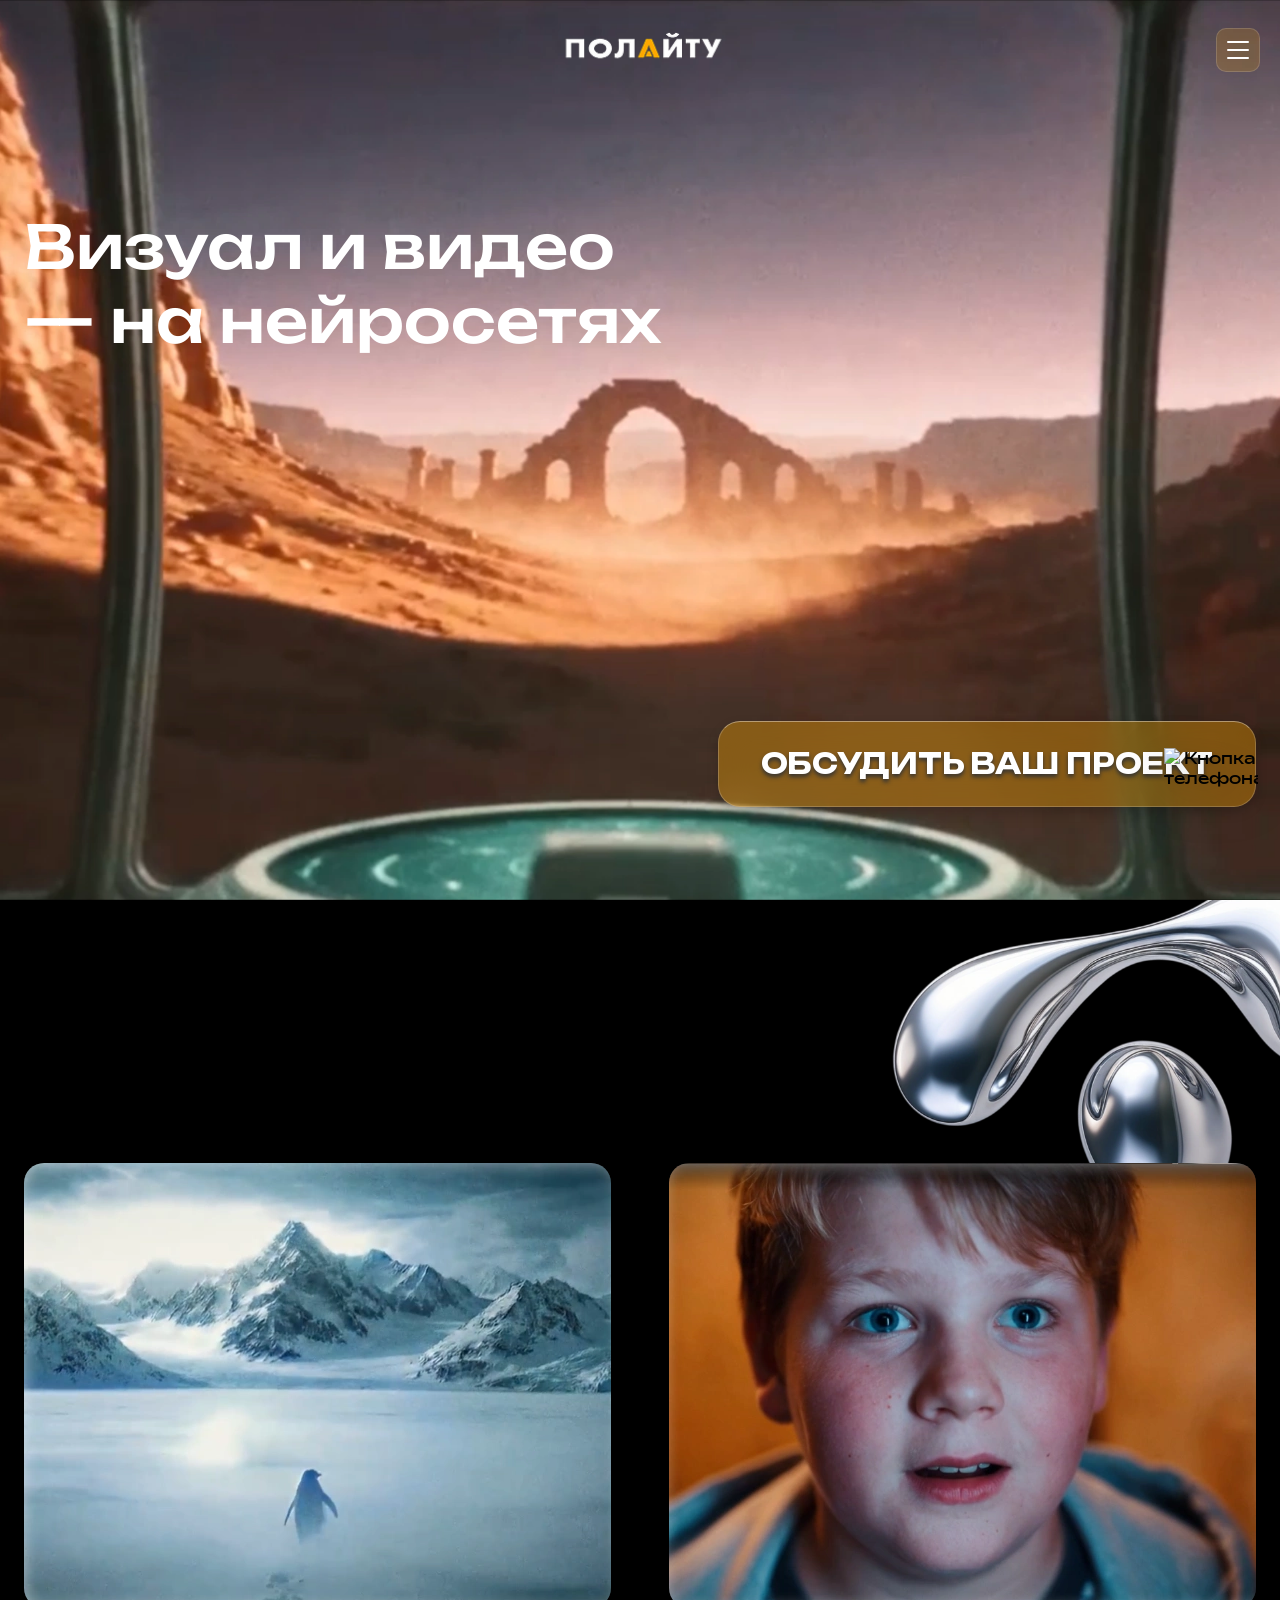
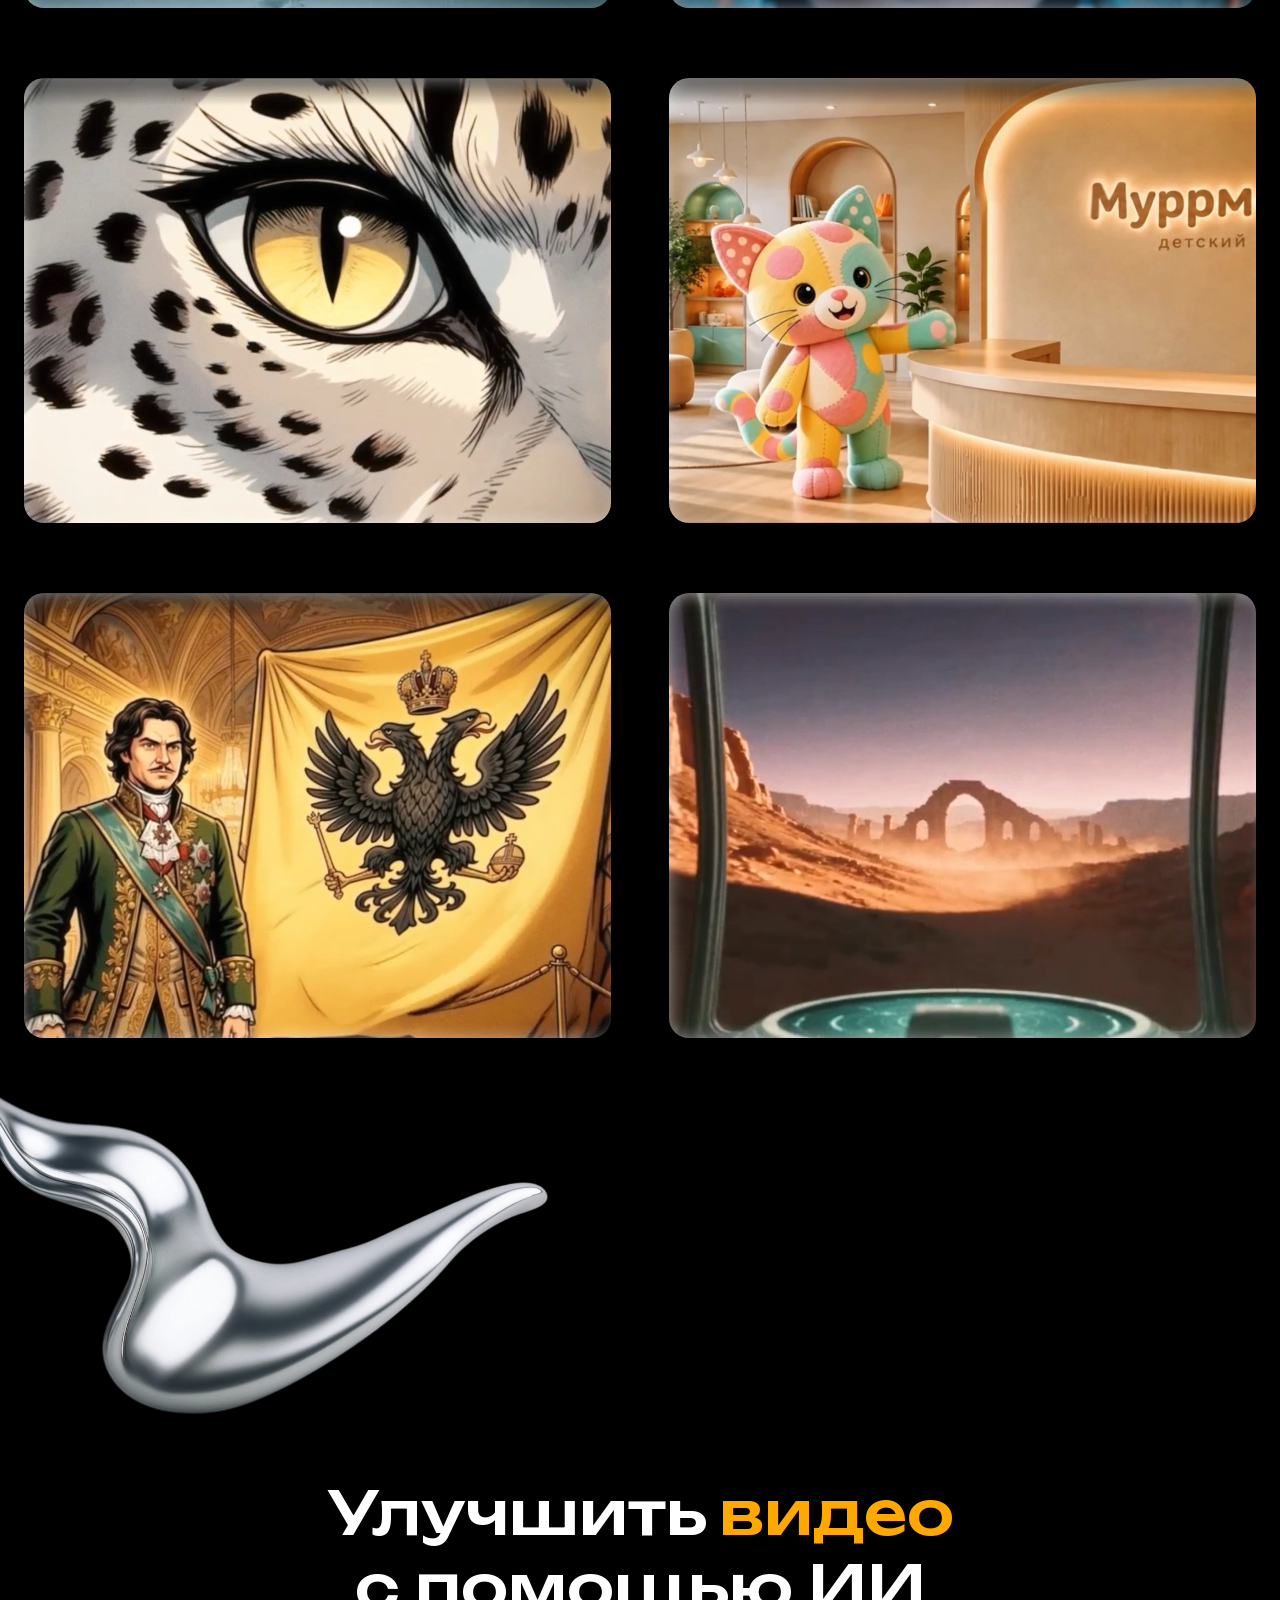
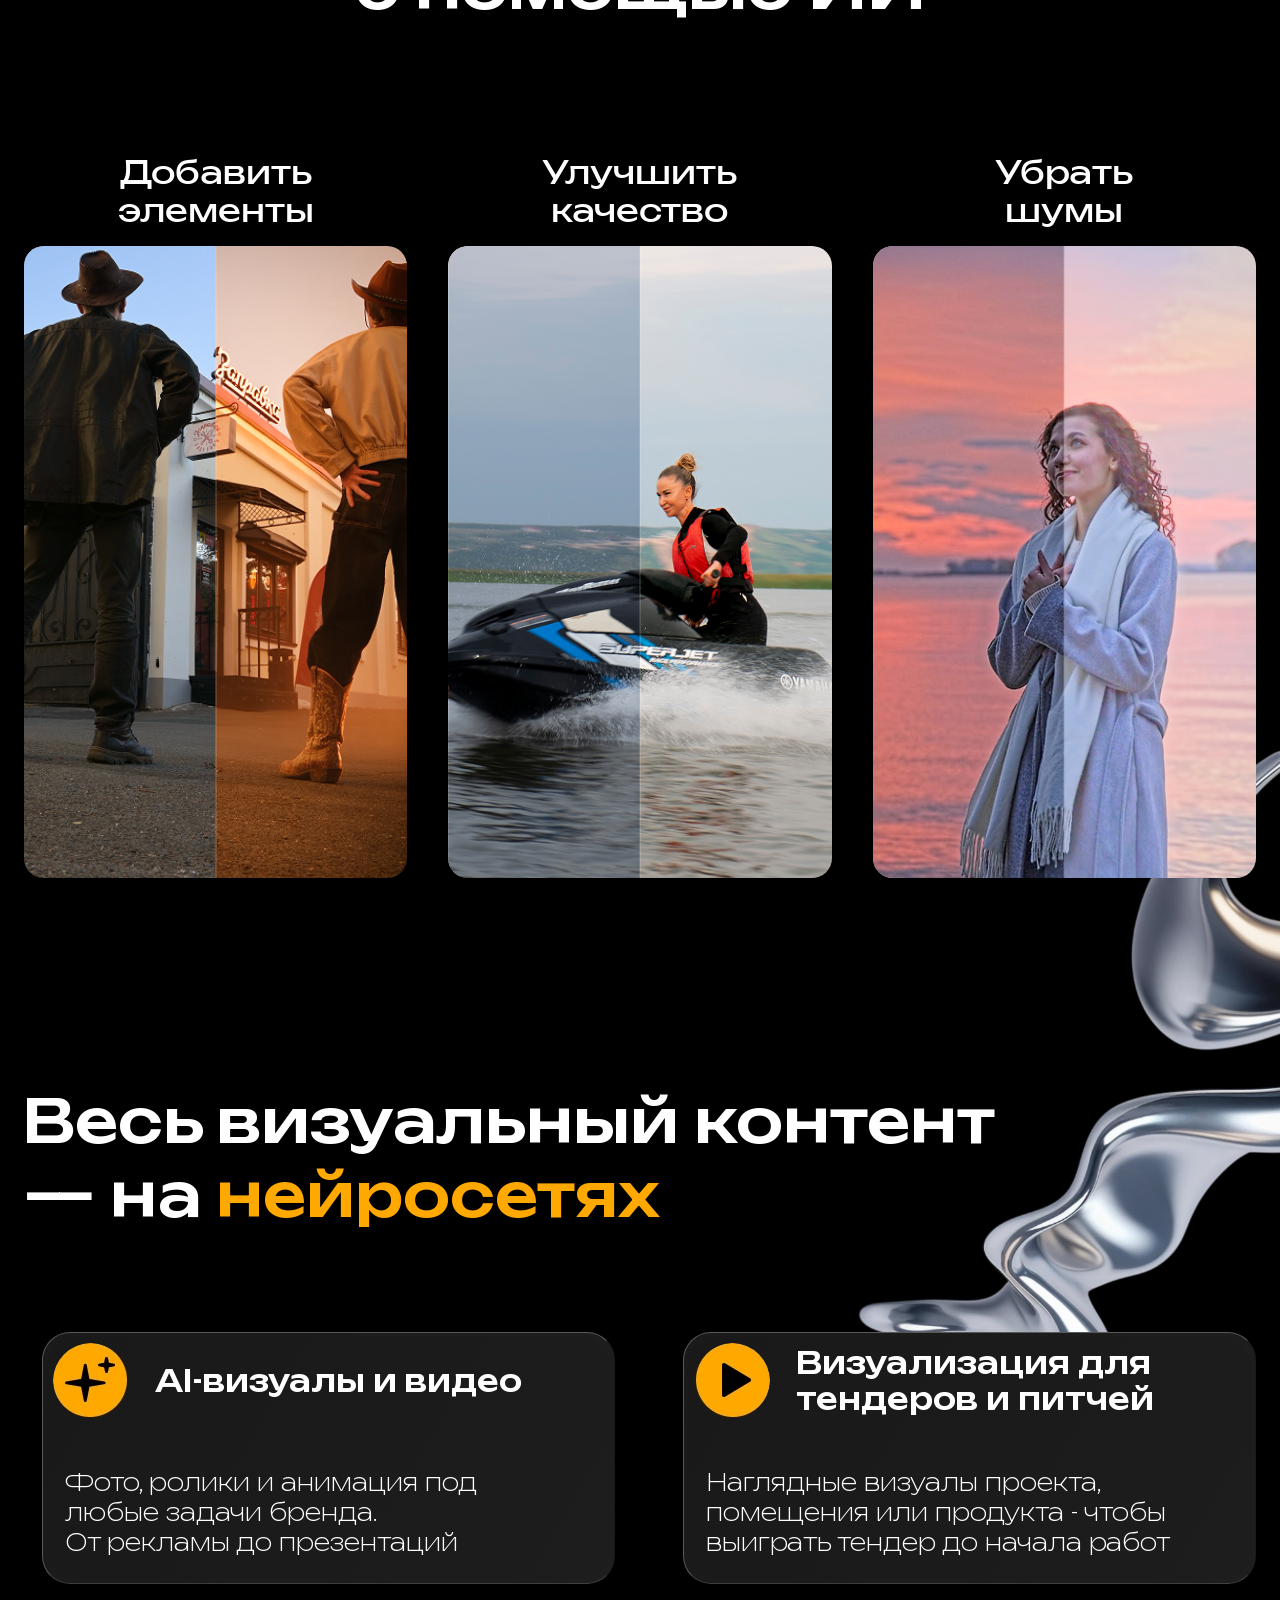
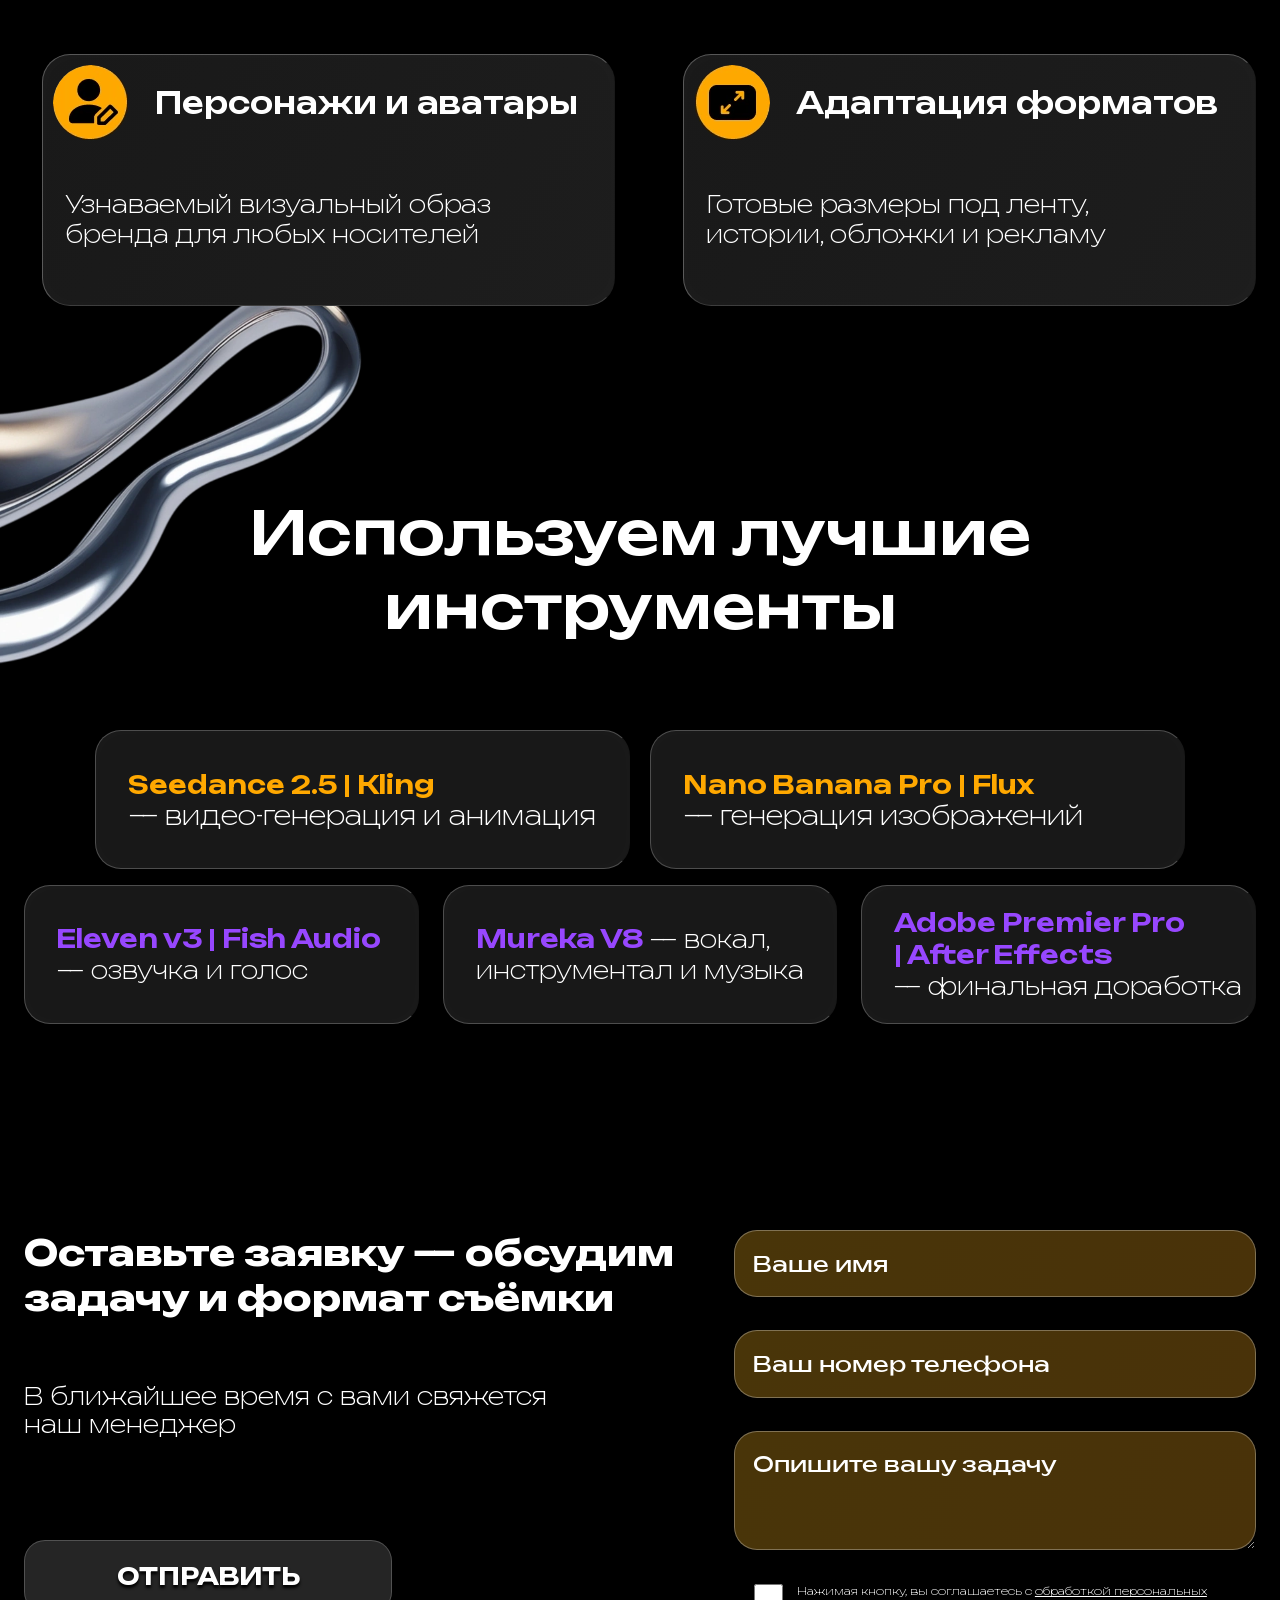
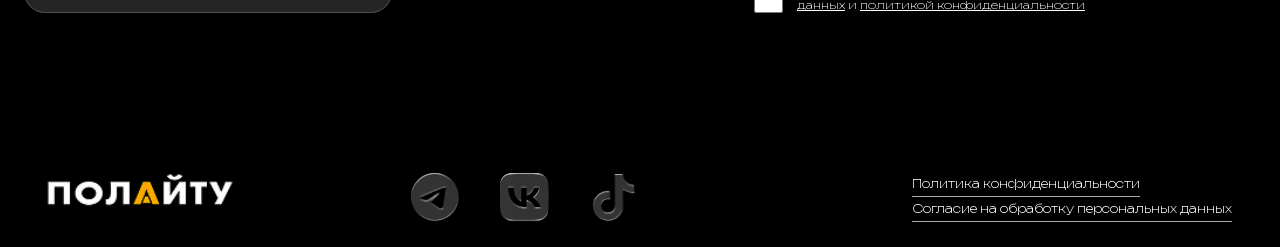
==== commit 85256b57: "Extend AI hero behind transparent header while preserving text positions" ====
--- a/ai.html
+++ b/ai.html
@@ -44,7 +44,7 @@
   <!-- /Yandex.Metrika counter -->
   <link rel="stylesheet" href="./css/site-shell.css?v=20261127-layout" />
   <link rel="stylesheet" href="./css/ai-fonts.css?v=20261125-review" />
-  <link rel="stylesheet" href="./css/ai.css?v=20261127-layout" />
+  <link rel="stylesheet" href="./css/ai.css?v=20261127-layout-hero" />
   <link rel="stylesheet" href="./css/site-motion.css?v=20261125-inline" />
   <link rel="stylesheet" href="./css/figma-decor.css?v=20261124-2" />
   <link rel="stylesheet" href="./css/viewport-fix.css?v=20261125-inline" />
--- a/css/ai.css
+++ b/css/ai.css
@@ -211,3 +211,8 @@
 .ai-project:hover .ai-project__image { transform:scale(1.02); }
 @media (hover:none) { .ai-project__play { opacity:1; } }
 @media (prefers-reduced-motion:reduce) { .ai-project__image { transition:none; } }
+
+/* Let the hero image continue behind the initially transparent header. */
+.ai-main { padding-top:0; }
+.ai-hero { height:100vh; height:100dvh; }
+.ai-hero__title { top:var(--ai-header-height); }
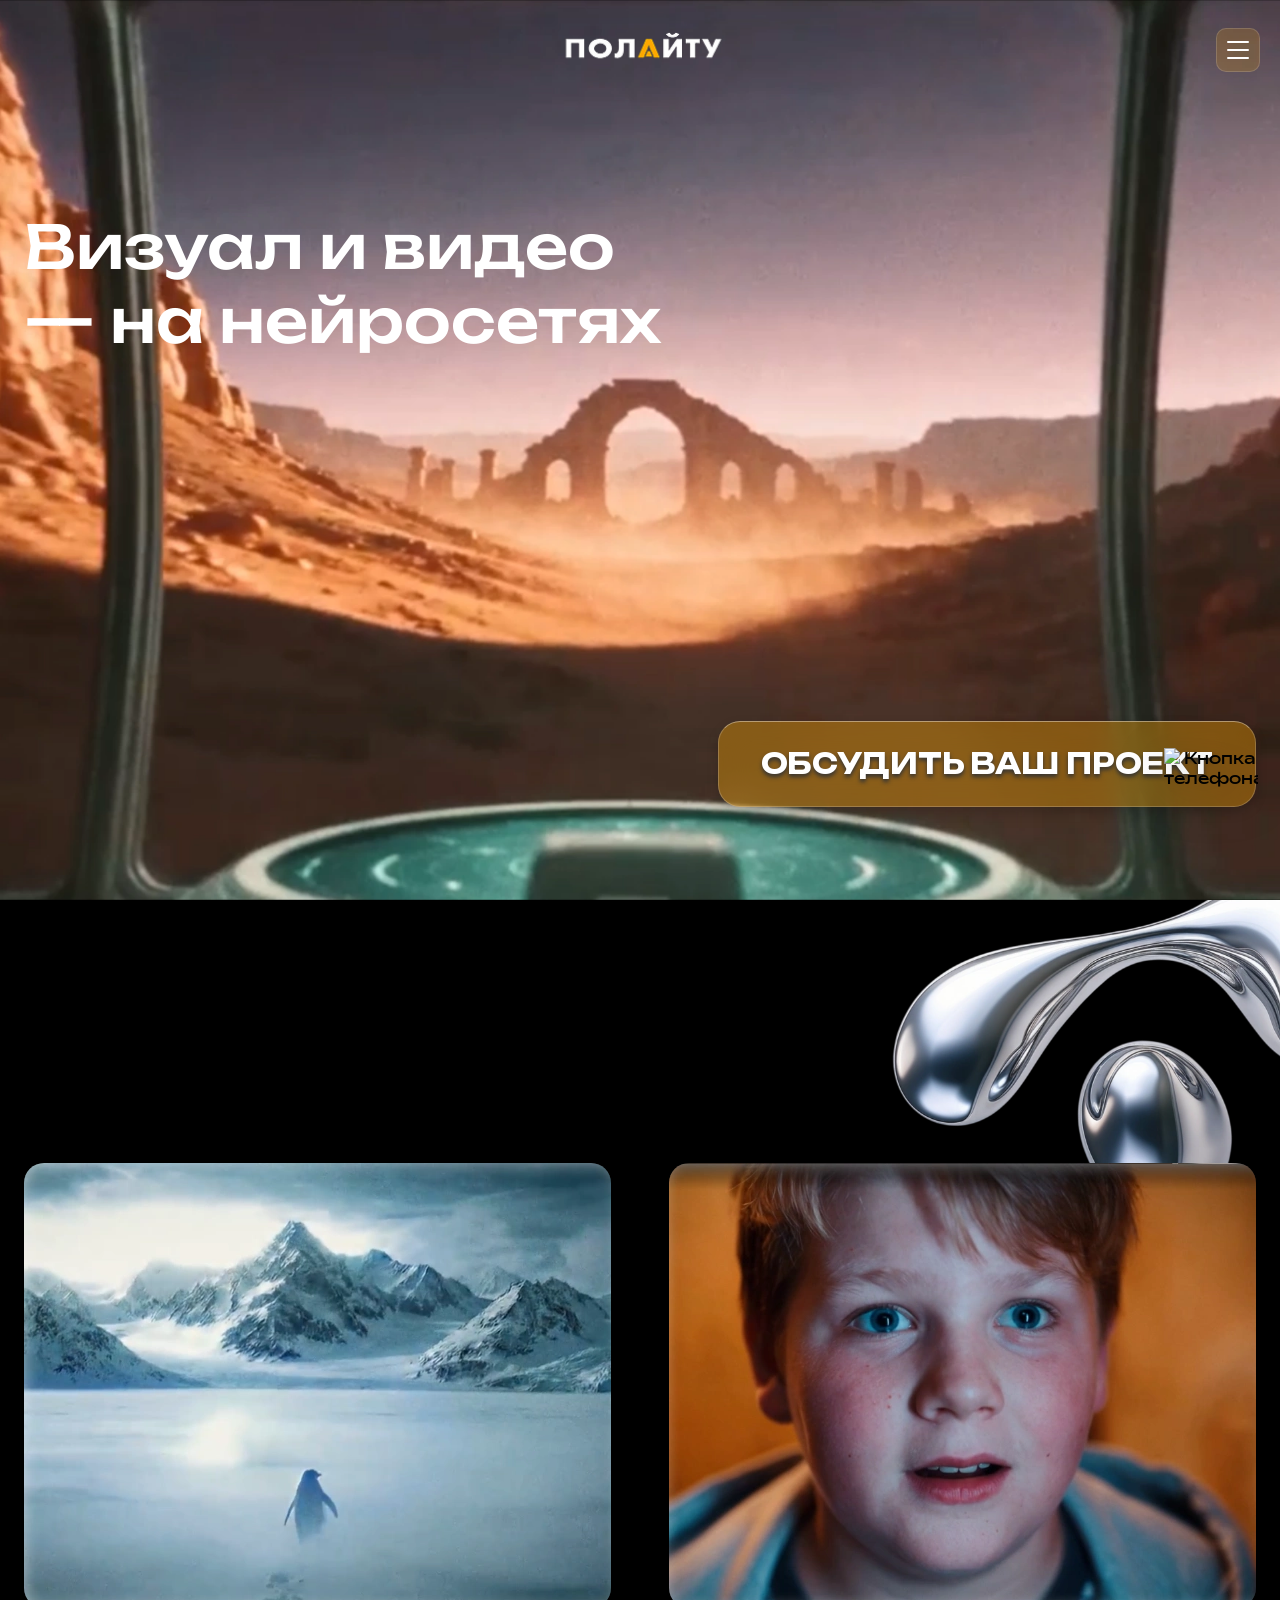
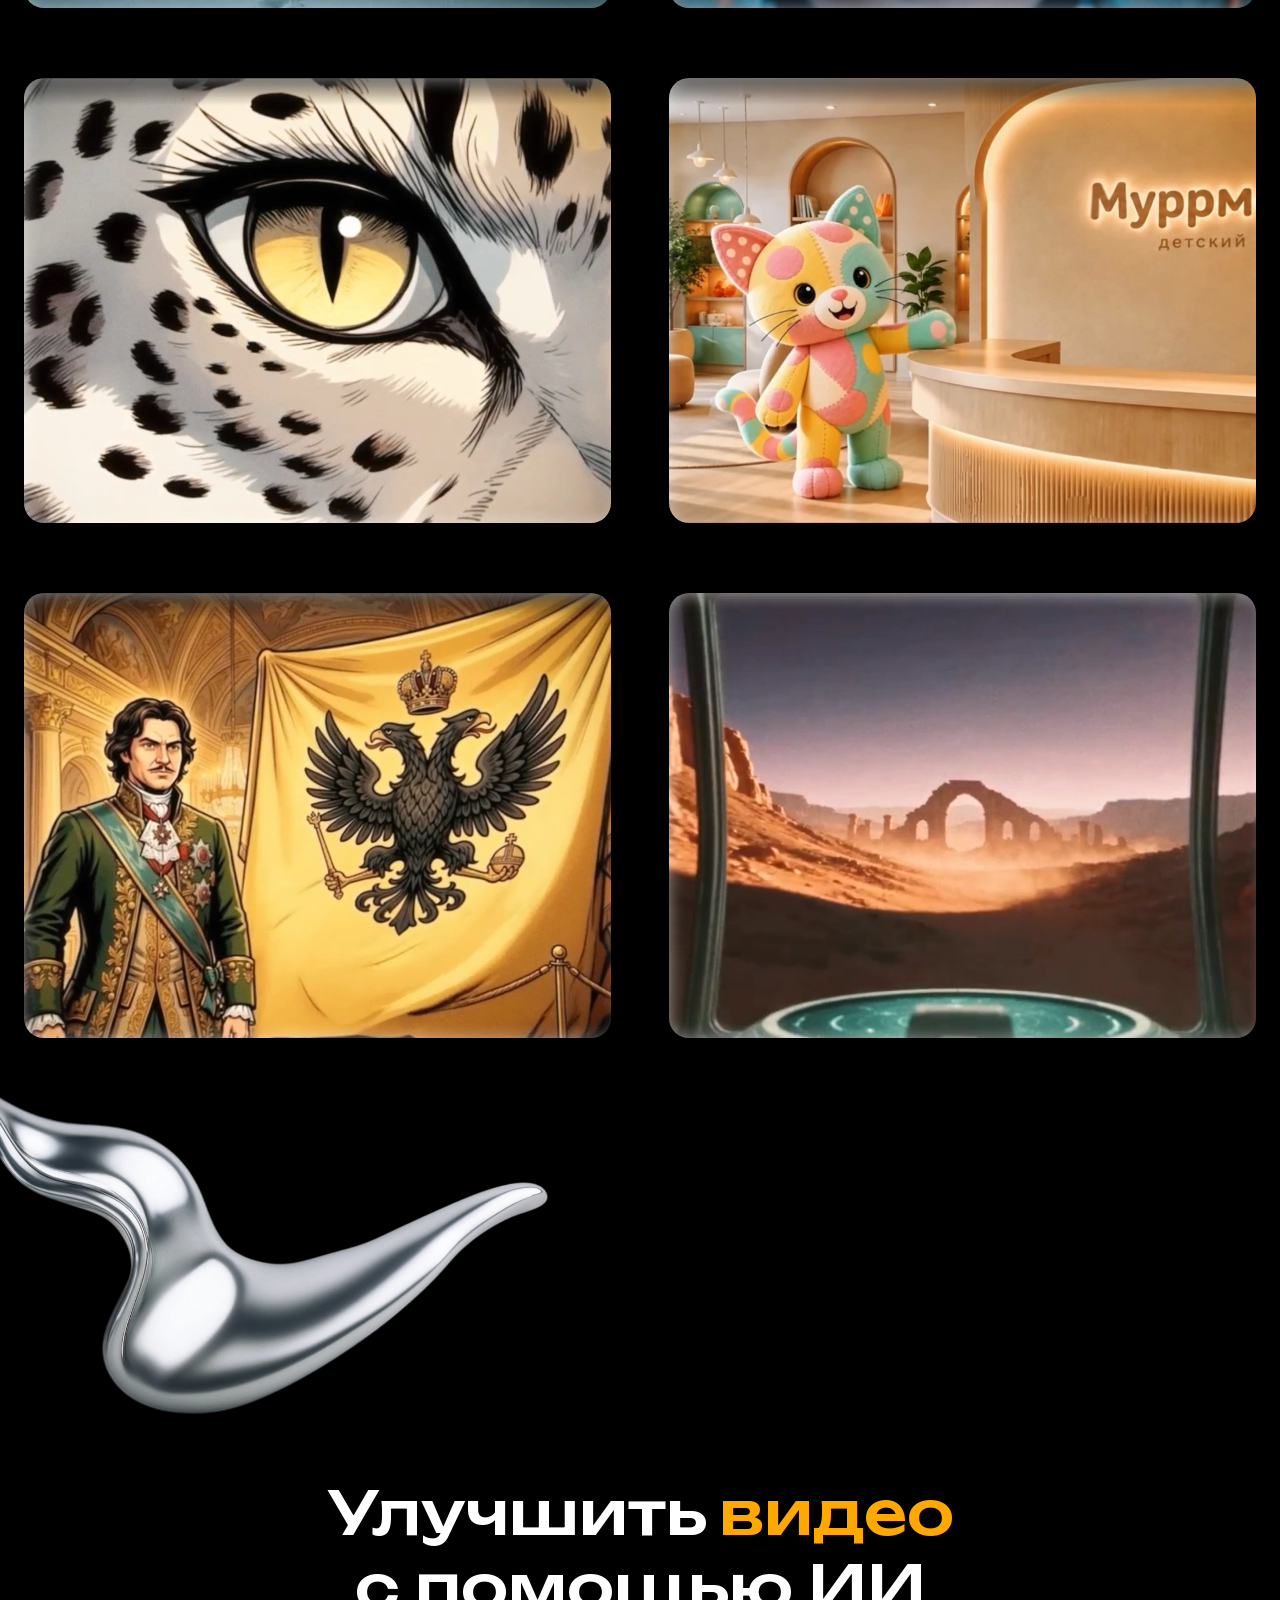
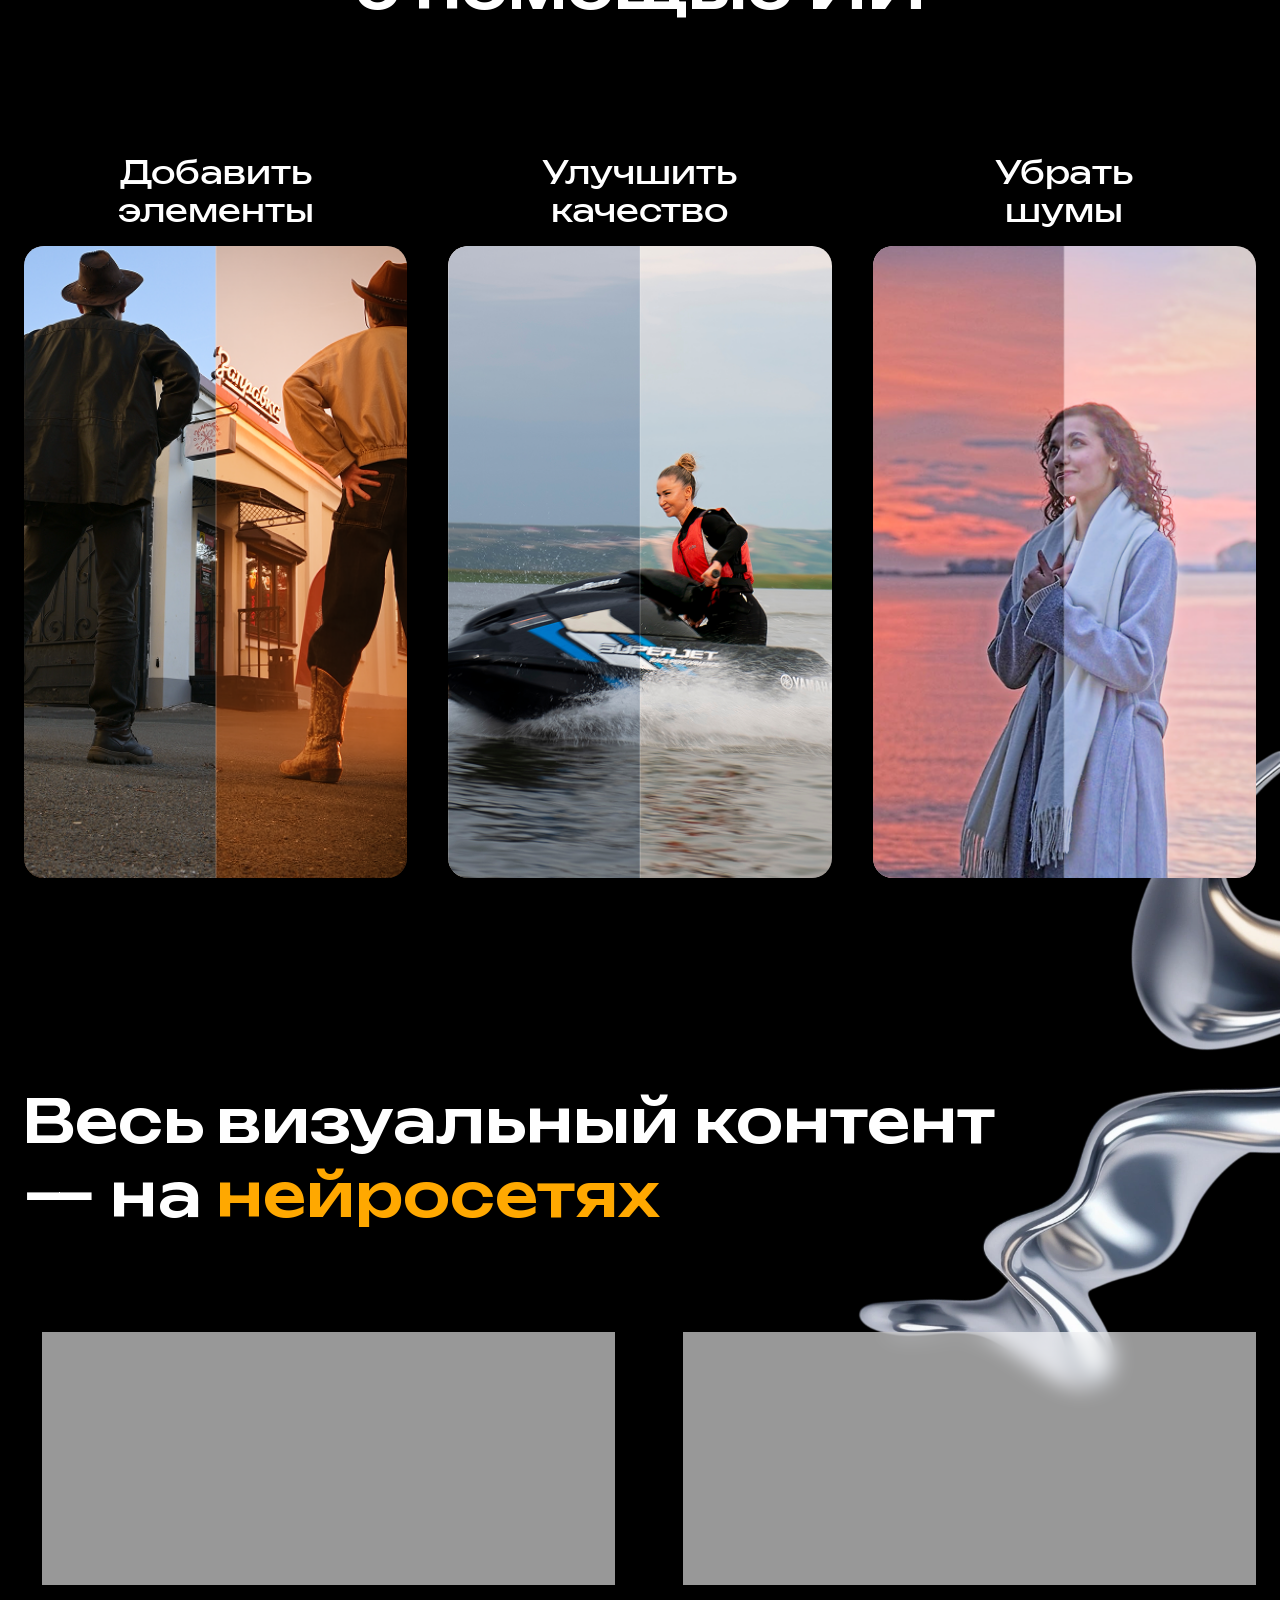
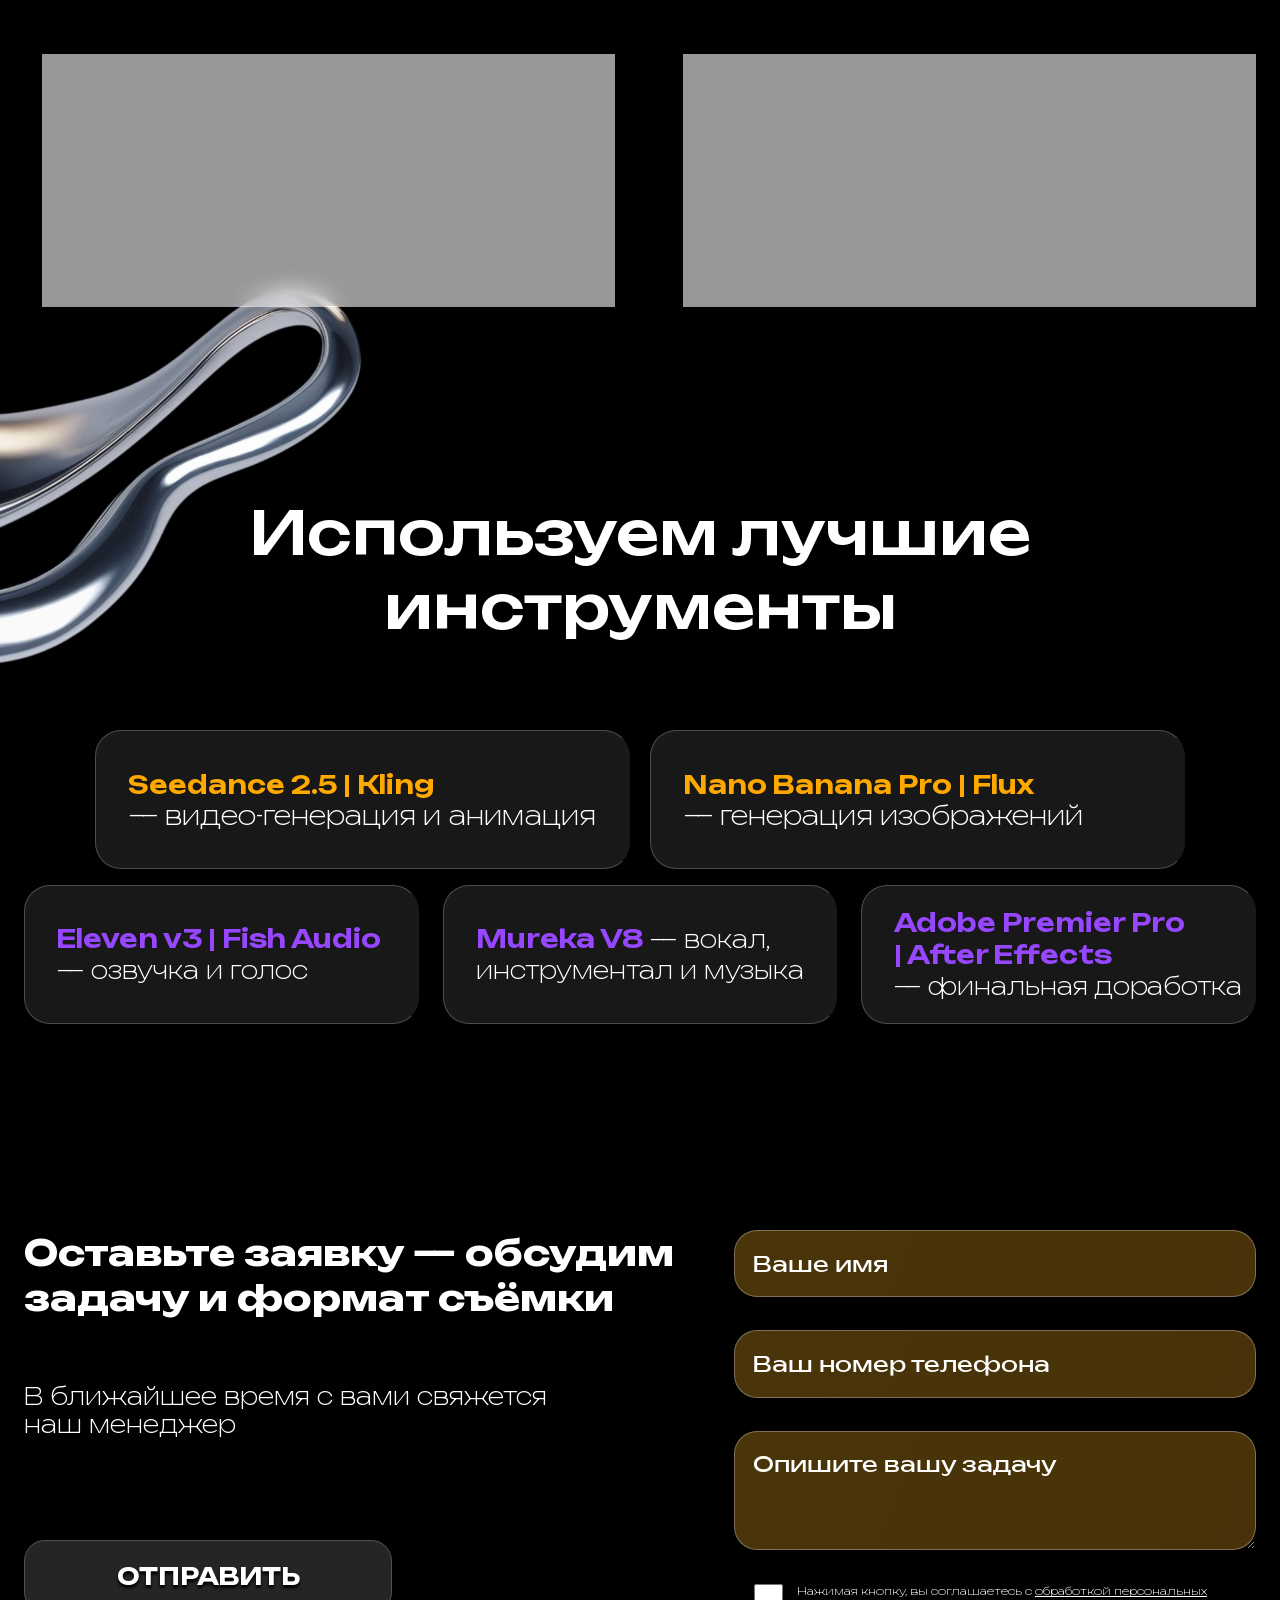
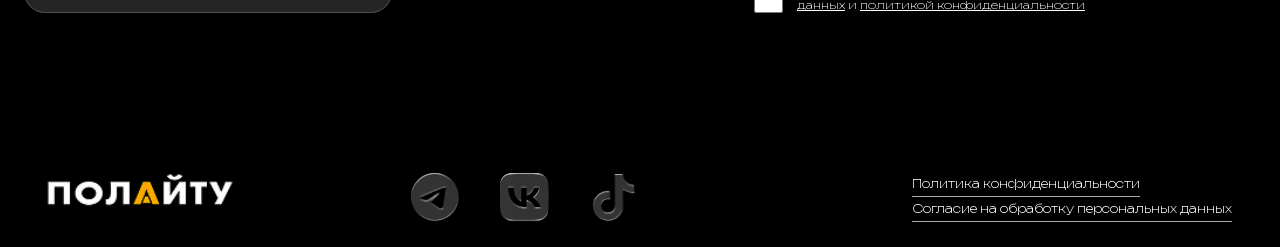
==== commit c062b726: "Match AI project previews and player appearance to original Video section" ====
--- a/ai.html
+++ b/ai.html
@@ -44,7 +44,7 @@
   <!-- /Yandex.Metrika counter -->
   <link rel="stylesheet" href="./css/site-shell.css?v=20261127-layout" />
   <link rel="stylesheet" href="./css/ai-fonts.css?v=20261125-review" />
-  <link rel="stylesheet" href="./css/ai.css?v=20261127-layout-hero" />
+  <link rel="stylesheet" href="./css/ai.css?v=20261127-video-identity" />
   <link rel="stylesheet" href="./css/site-motion.css?v=20261125-inline" />
   <link rel="stylesheet" href="./css/figma-decor.css?v=20261124-2" />
   <link rel="stylesheet" href="./css/viewport-fix.css?v=20261125-inline" />
@@ -158,27 +158,21 @@
         <div class="ai-container ai-gallery">
           <div class="ai-project" data-ai-title="Видео-обложка для онлайн-магазина" data-video-source="./assets/ai/videos/penguin.mp4">
             <img class="ai-project__image" src="./assets/ai/penguin.webp" alt="Видео-обложка для онлайн-магазина" width="600" height="450" loading="lazy" decoding="async" />
-            <span class="ai-project__play" aria-hidden="true"><svg viewBox="0 0 24 24" width="24" height="24" fill="currentColor"><path d="M8 5v14l11-7z"/></svg></span>
           </div>
           <div class="ai-project" data-ai-title="Тизер-анонс стримов «Papa Paver»" data-video-source="./assets/ai/videos/papa-paver.mp4">
             <img class="ai-project__image" src="./assets/ai/papa-paver.webp" alt="Тизер-анонс стримов «Papa Paver»" width="600" height="450" loading="lazy" decoding="async" />
-            <span class="ai-project__play" aria-hidden="true"><svg viewBox="0 0 24 24" width="24" height="24" fill="currentColor"><path d="M8 5v14l11-7z"/></svg></span>
           </div>
           <div class="ai-project" data-ai-title="Легенда о Крылатом Барсе «Миссия — Единство»" data-video-source="./assets/ai/videos/winged-leopard.mp4">
             <img class="ai-project__image" src="./assets/ai/winged-leopard.webp" alt="Легенда о Крылатом Барсе «Миссия — Единство»" width="600" height="450" loading="lazy" decoding="async" />
-            <span class="ai-project__play" aria-hidden="true"><svg viewBox="0 0 24 24" width="24" height="24" fill="currentColor"><path d="M8 5v14l11-7z"/></svg></span>
           </div>
           <div class="ai-project" data-ai-title="Видео-экскурсия по центру «Муррмелад»" data-video-source="./assets/ai/videos/murrmelad.mp4">
             <img class="ai-project__image" src="./assets/ai/murrmelad.webp" alt="Видео-экскурсия по центру «Муррмелад»" width="600" height="450" loading="lazy" decoding="async" />
-            <span class="ai-project__play" aria-hidden="true"><svg viewBox="0 0 24 24" width="24" height="24" fill="currentColor"><path d="M8 5v14l11-7z"/></svg></span>
           </div>
           <div class="ai-project" data-ai-title="Легенда о Двуглавом Орле «Миссия — Единство»" data-video-source="./assets/ai/videos/double-headed-eagle.mp4">
             <img class="ai-project__image" src="./assets/ai/double-headed-eagle.webp" alt="Легенда о Двуглавом Орле «Миссия — Единство»" width="600" height="450" loading="lazy" decoding="async" />
-            <span class="ai-project__play" aria-hidden="true"><svg viewBox="0 0 24 24" width="24" height="24" fill="currentColor"><path d="M8 5v14l11-7z"/></svg></span>
           </div>
           <div class="ai-project" data-ai-title="Тизер к интерактивному спектаклю «Миссия — Единство»" data-video-source="./assets/ai/videos/mission.mp4">
             <img class="ai-project__image" src="./assets/ai/mission.webp" alt="Тизер к интерактивному спектаклю «Миссия — Единство»" width="600" height="450" loading="lazy" decoding="async" />
-            <span class="ai-project__play" aria-hidden="true"><svg viewBox="0 0 24 24" width="24" height="24" fill="currentColor"><path d="M8 5v14l11-7z"/></svg></span>
           </div>
         </div>
         <img decoding="async" class="ai-decor ai-portfolio__decor-bottom" src="./assets/decor/ai-after-gallery.webp" alt="" aria-hidden="true" loading="lazy" data-figma-node="2001:257" />
@@ -360,7 +354,7 @@
   <script src="./js/project-request.js?v=20261123-1"></script>
   <script src="./js/smm.js"></script>
   <script src="./js/floating-phone.js?v=20261125-review"></script>
-  <script defer src="./js/ai-case-player.js?v=20261126-fullscreen-controls"></script>
+  <script defer src="./js/ai-case-player.js?v=20261127-video-identity"></script>
   <script src="./js/ai.js?v=20261126-modals"></script>
   <script src="./js/site-motion.js?v=20261125-inline"></script>
   <script src="./js/site-common.js?v=20261127-layout"></script>
--- a/css/ai.css
+++ b/css/ai.css
@@ -216,3 +216,28 @@
 .ai-main { padding-top:0; }
 .ai-hero { height:100vh; height:100dvh; }
 .ai-hero__title { top:var(--ai-header-height); }
+
+/* Use the original Video page identity: quiet still, dimmed glass title on hover. */
+.ai-project { transition:transform .3s ease,z-index .3s ease; }
+.ai-project:hover,.ai-project:focus-visible,.ai-project.is-preview-active { transform:translateY(-10px) scale(1.02); z-index:3; }
+.ai-project:hover .ai-project__image { transform:none; }
+.ai-project__overlay { position:absolute; inset:0; z-index:2; display:flex; align-items:center; justify-content:center; padding:24px; background:rgb(0 0 0 / 26%); opacity:0; transition:opacity .3s ease; pointer-events:none; }
+.ai-project__caption { display:block; max-width:100%; padding:20px 28px; border:1px solid rgb(255 255 255 / 25%); border-radius:24px; background:linear-gradient(120deg,rgb(46 70 75 / 78%),rgb(35 35 35 / 88%)); box-shadow:inset 0 1px 4px rgb(255 255 255 / 14%),0 4px 30px rgb(0 0 0 / 12%); backdrop-filter:blur(20px); -webkit-backdrop-filter:blur(20px); font:300 clamp(20px,1.8vw,30px)/1.25 Bounded,sans-serif; text-align:center; color:#fff; overflow-wrap:break-word; }
+.ai-project:hover .ai-project__overlay,.ai-project:focus-visible .ai-project__overlay,.ai-project.is-preview-active .ai-project__overlay { opacity:1; }
+.ai-case-popup .video-popup__close { top:40px; right:40px; }
+.ai-case-popup .video-popup__title { margin-bottom:20px; line-height:normal; }
+.ai-case-popup .video-popup__format { font-size:clamp(20px,2.4vw,36px); line-height:normal; margin-bottom:37px; }
+.ai-case-popup .video-popup__description { margin-top:38px; line-height:normal; }
+.ai-case-popup .video-popup__player::after { content:""; position:absolute; inset:0; z-index:1; border-radius:inherit; background:rgb(0 0 0 / 18%); pointer-events:none; opacity:1; transition:opacity .3s ease; }
+.ai-case-popup .video-popup__player.is-playing::after { opacity:0; }
+@media(max-width:768px) {
+ .ai-project__overlay { padding:16px; }
+ .ai-project__caption { padding:16px 20px; border-radius:20px; font-size:22px; }
+ .ai-case-popup .video-popup__close { top:18px; right:18px; }
+ .ai-case-popup .video-popup__title,.ai-case-popup .video-popup__format { font-size:clamp(20px,4.8vw,30px); margin-bottom:14px; }
+ .ai-case-popup .video-popup__description { margin-top:24px; }
+}
+@media(prefers-reduced-motion:reduce) {
+ .ai-project,.ai-project__overlay,.ai-case-popup .video-popup__player::after { transition:none; }
+ .ai-project:hover,.ai-project:focus-visible,.ai-project.is-preview-active { transform:none; }
+}
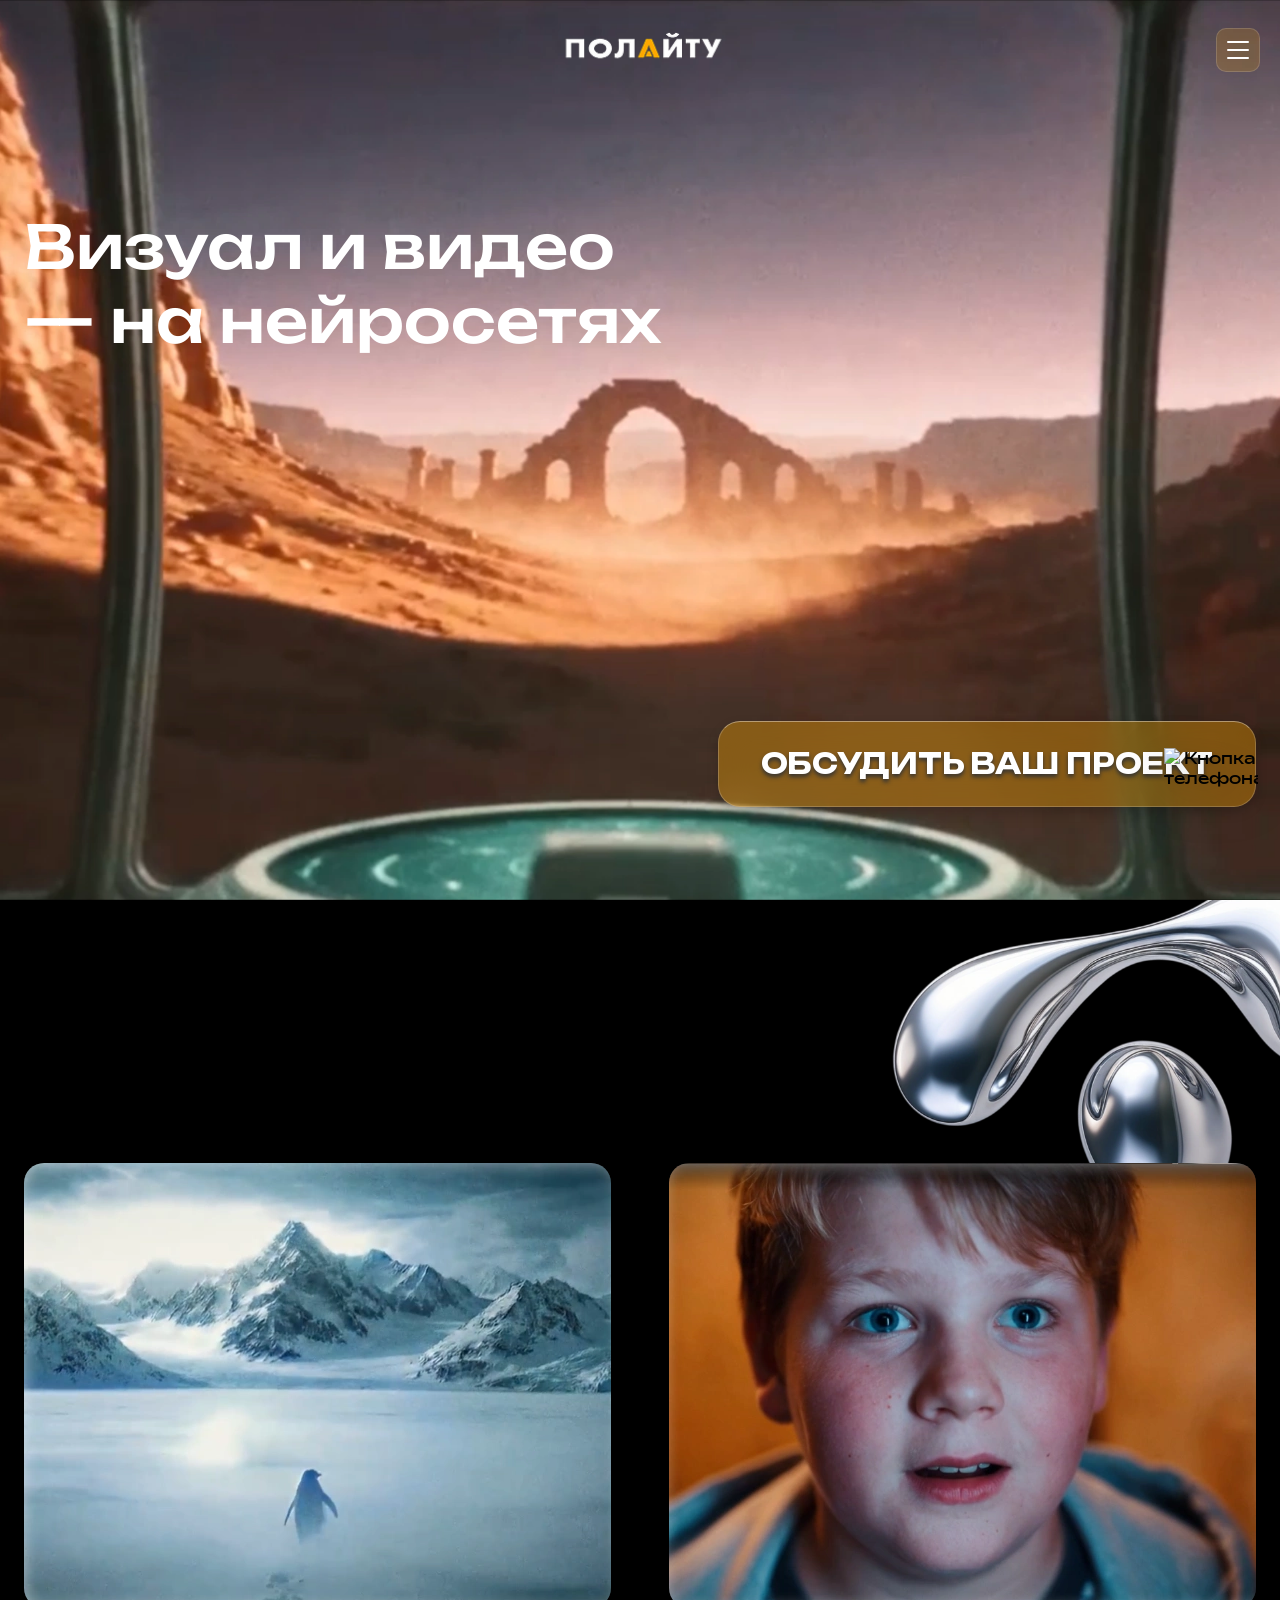
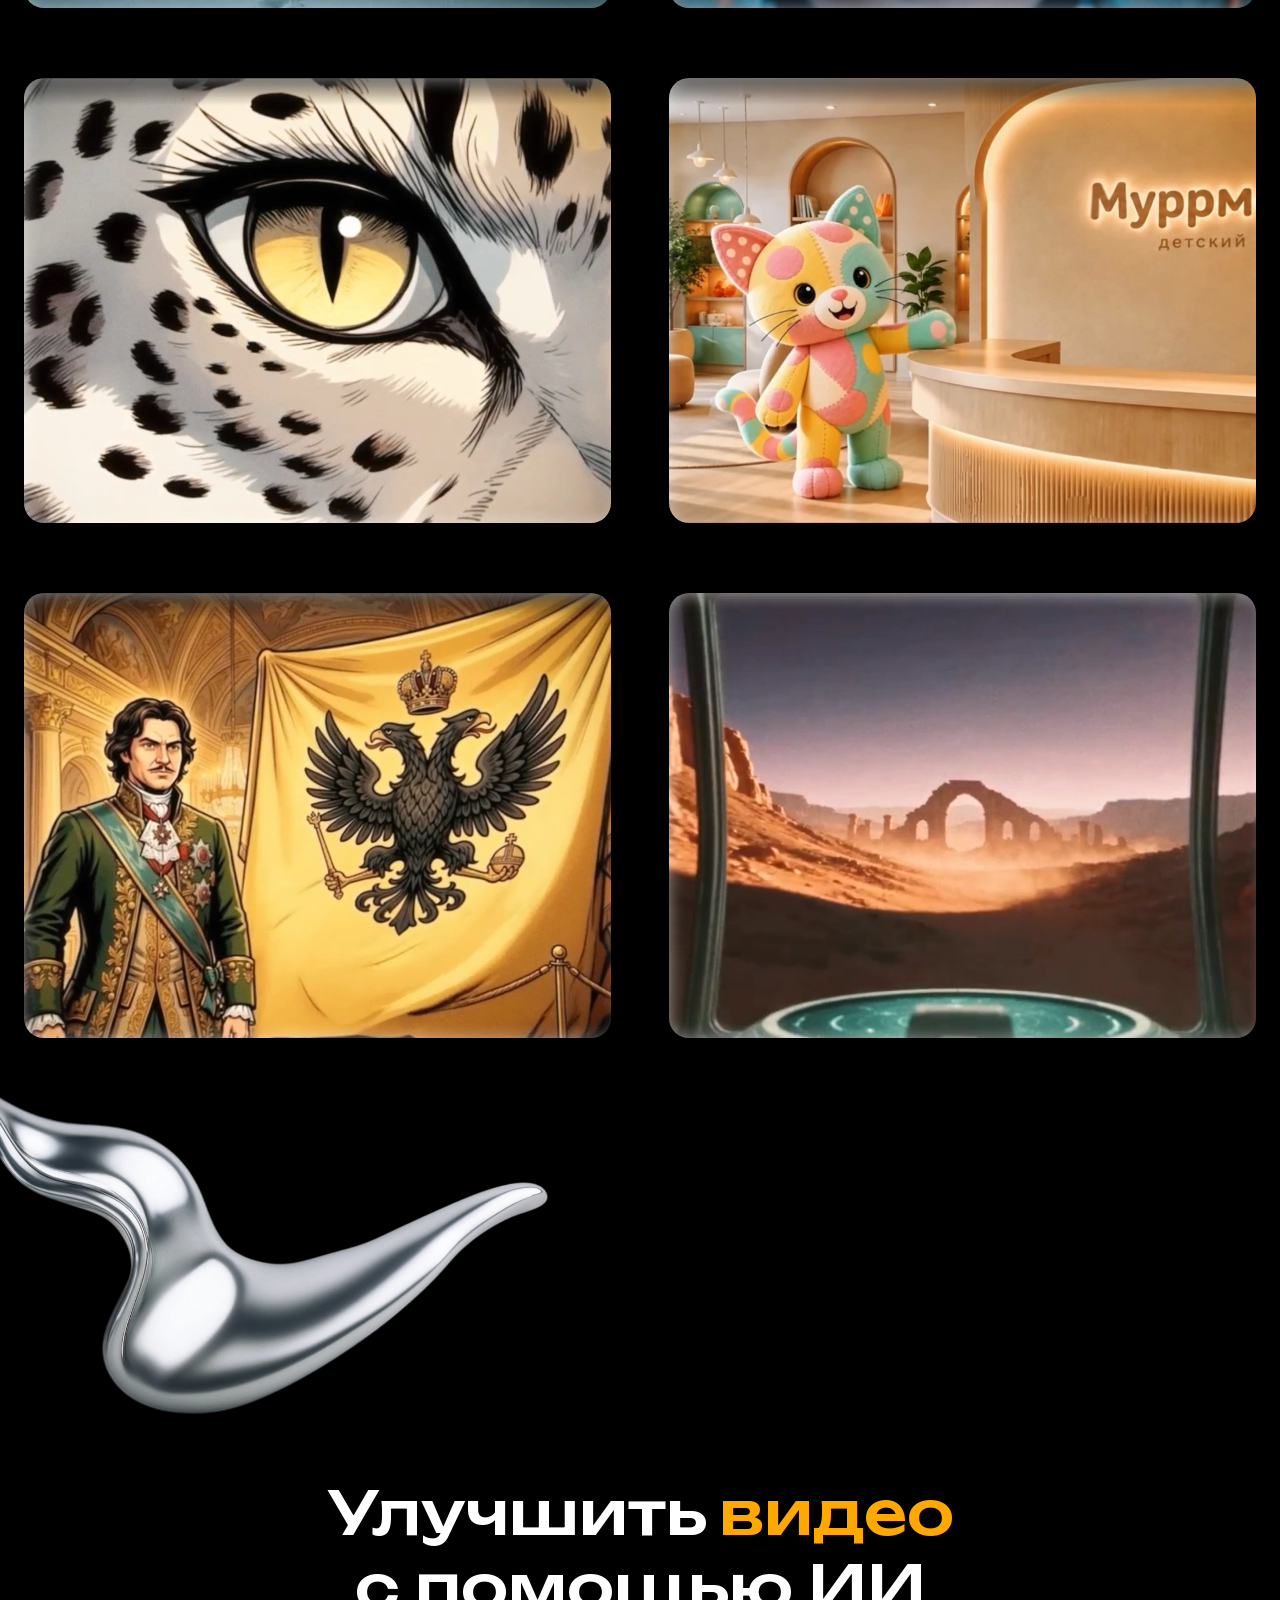
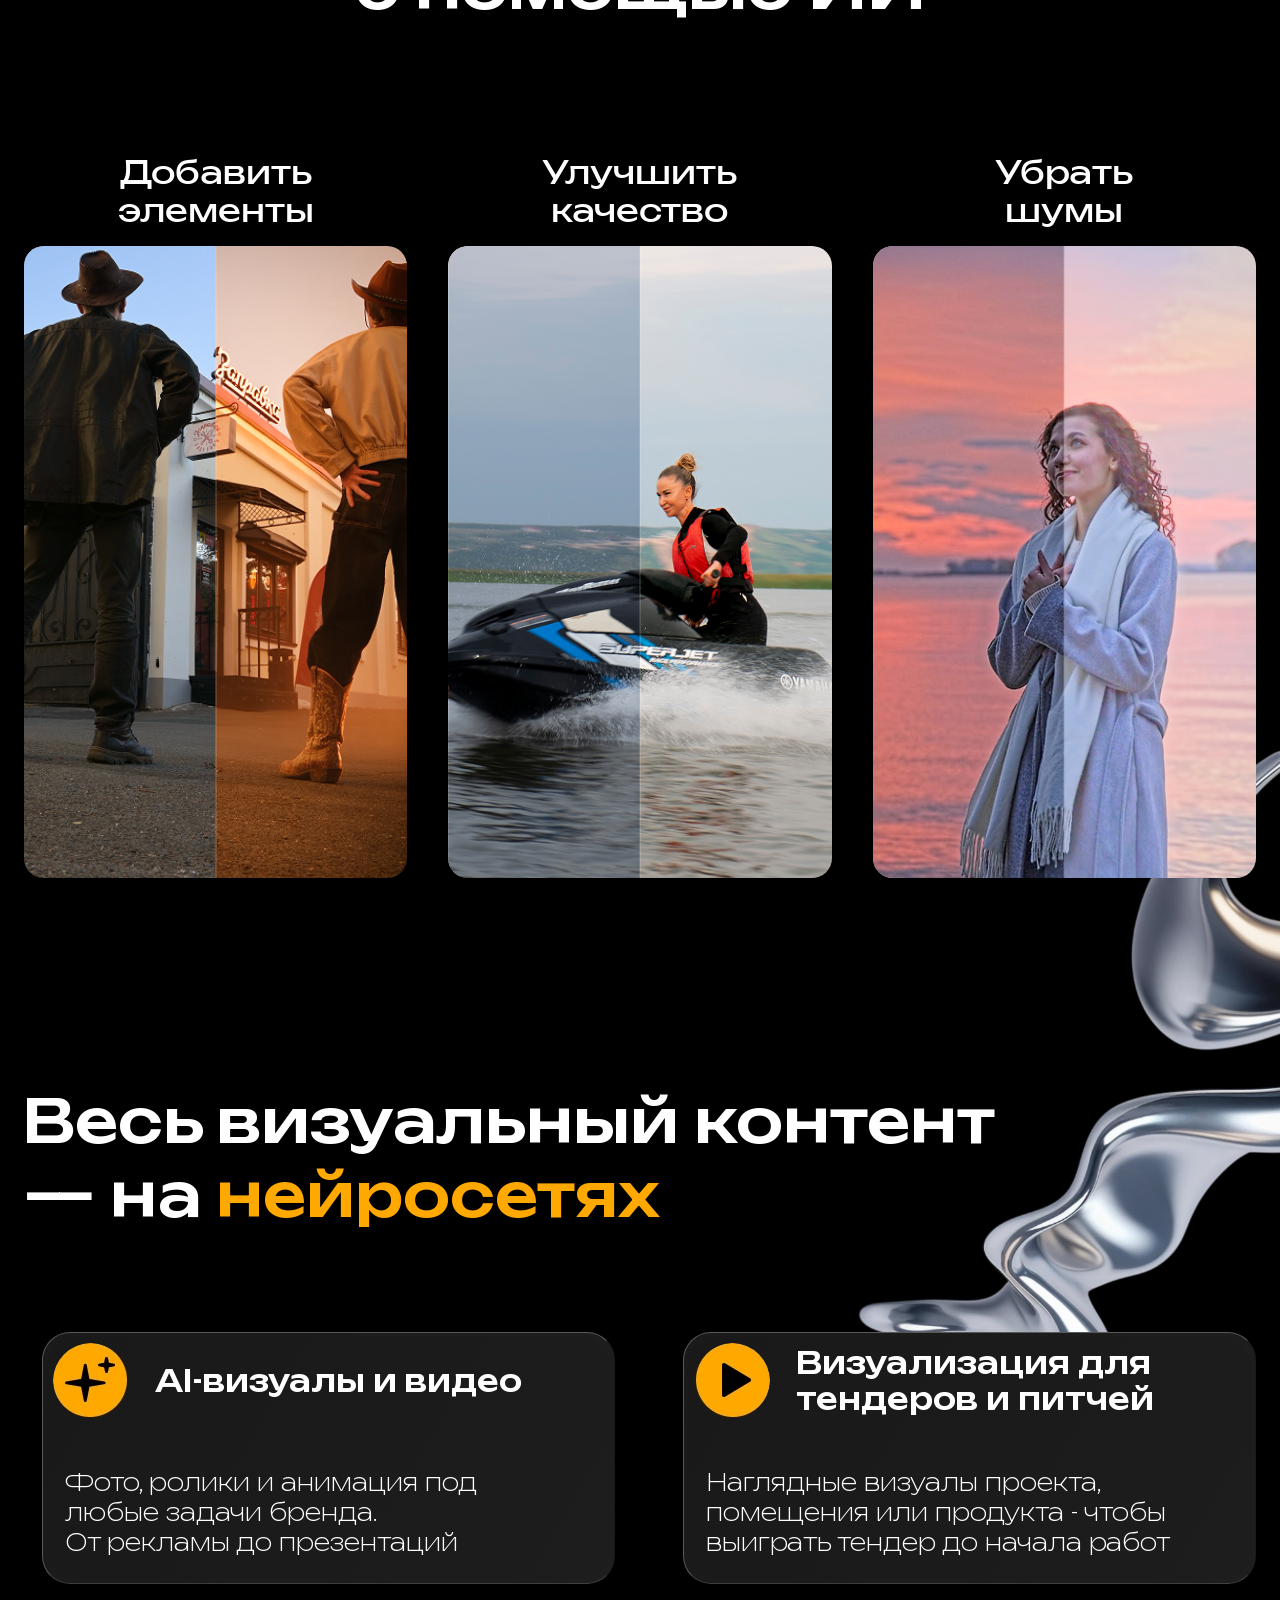
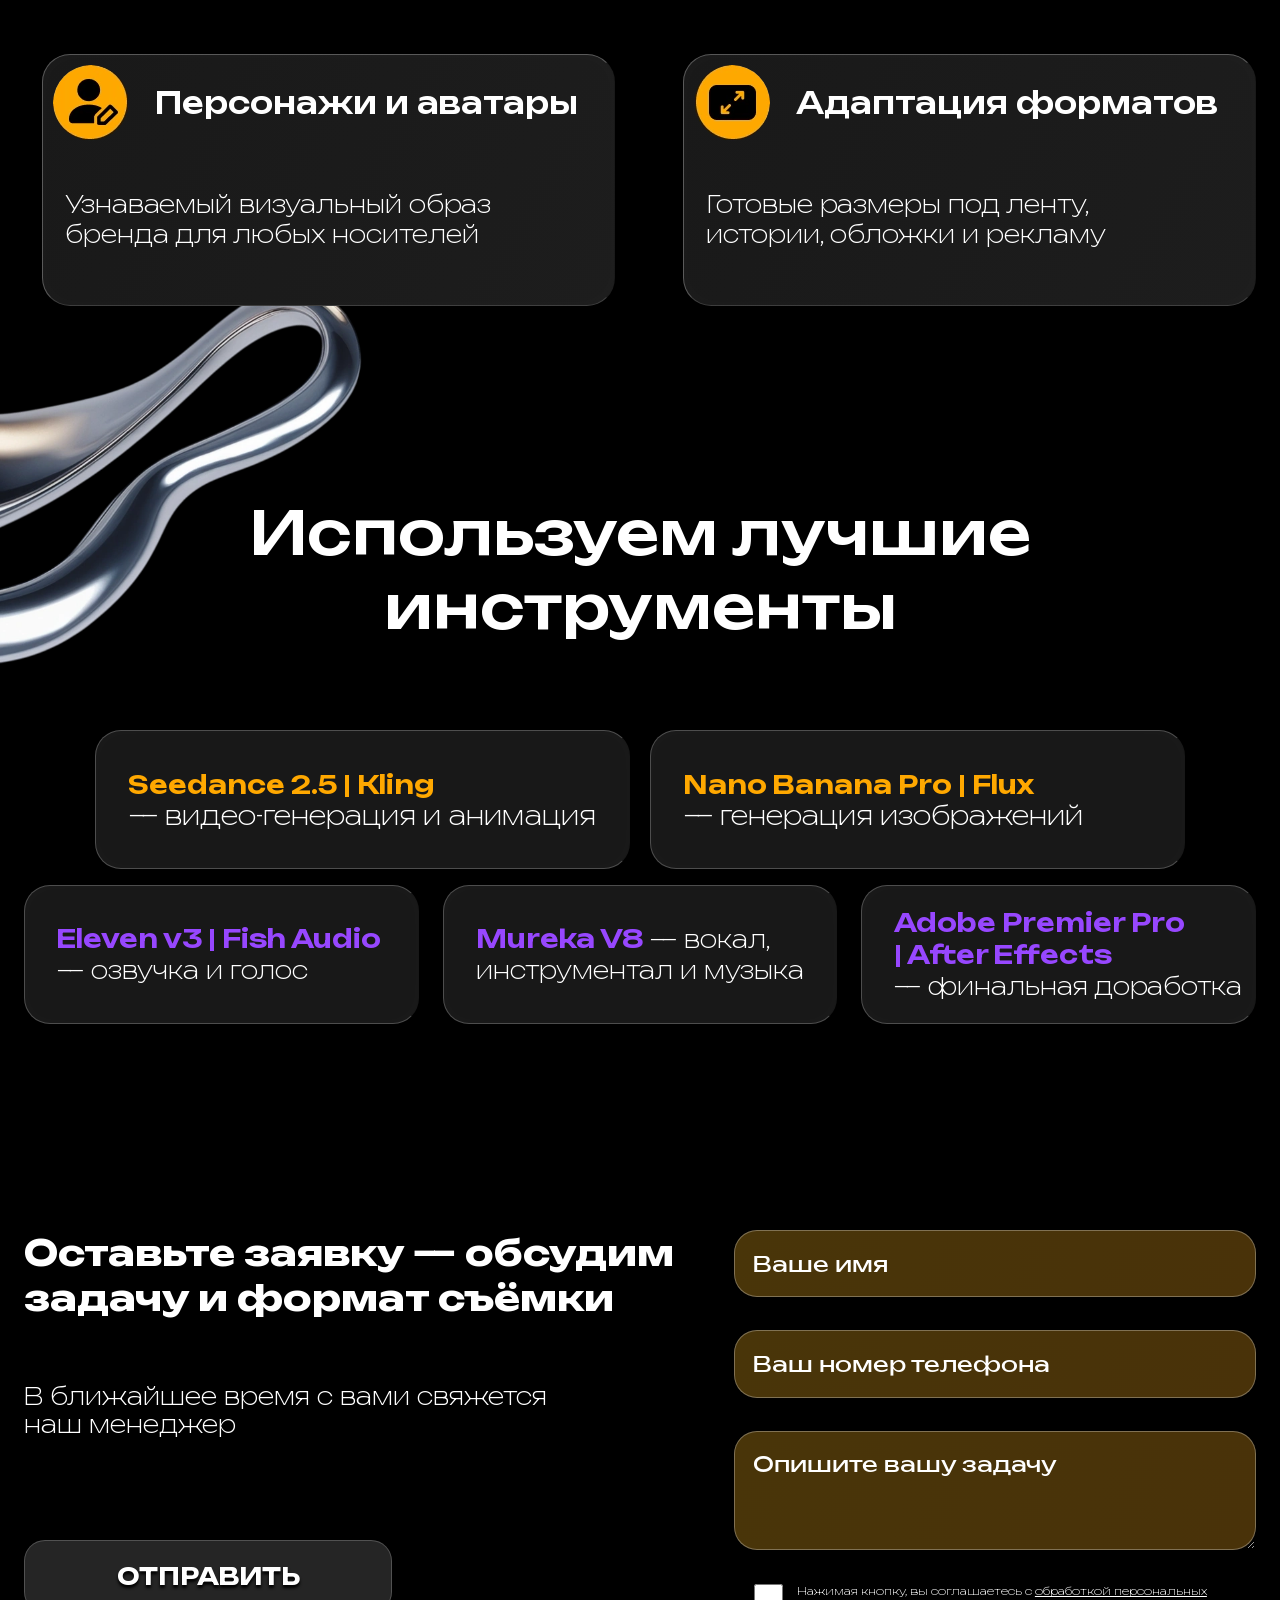
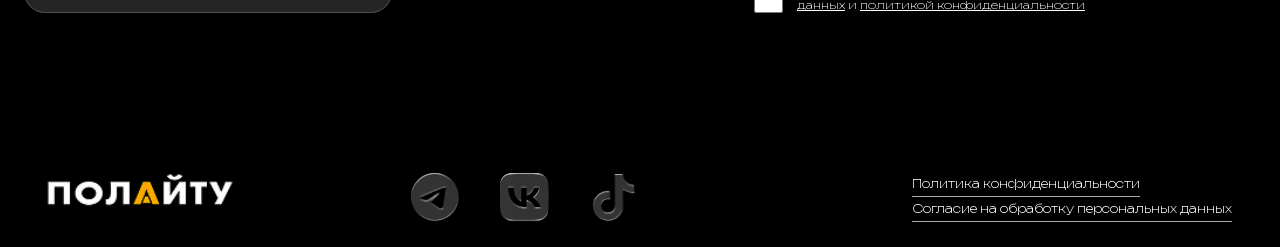
==== commit 3631f206: "Use native video fullscreen without duplicate custom controls" ====
--- a/ai.html
+++ b/ai.html
@@ -44,7 +44,7 @@
   <!-- /Yandex.Metrika counter -->
   <link rel="stylesheet" href="./css/site-shell.css?v=20261127-layout" />
   <link rel="stylesheet" href="./css/ai-fonts.css?v=20261125-review" />
-  <link rel="stylesheet" href="./css/ai.css?v=20261127-video-identity" />
+  <link rel="stylesheet" href="./css/ai.css?v=20261127-native-fullscreen" />
   <link rel="stylesheet" href="./css/site-motion.css?v=20261125-inline" />
   <link rel="stylesheet" href="./css/figma-decor.css?v=20261124-2" />
   <link rel="stylesheet" href="./css/viewport-fix.css?v=20261125-inline" />
@@ -354,7 +354,7 @@
   <script src="./js/project-request.js?v=20261123-1"></script>
   <script src="./js/smm.js"></script>
   <script src="./js/floating-phone.js?v=20261125-review"></script>
-  <script defer src="./js/ai-case-player.js?v=20261127-video-identity"></script>
+  <script defer src="./js/ai-case-player.js?v=20261127-native-fullscreen"></script>
   <script src="./js/ai.js?v=20261126-modals"></script>
   <script src="./js/site-motion.js?v=20261125-inline"></script>
   <script src="./js/site-common.js?v=20261127-layout"></script>
--- a/css/ai.css
+++ b/css/ai.css
@@ -182,7 +182,6 @@
 .ai-case-popup .video-popup__description p + p { margin-top:18px; }
 .ai-case-popup .video-popup__fullscreen-btn { display:flex; width:37px; height:37px; bottom:20px; right:20px; color:#fff; }
 .ai-case-popup .video-popup__fullscreen-btn svg { display:block; width:37px; height:37px; }
-.ai-case-popup .popup-video::-webkit-media-controls-fullscreen-button { display:none; }
 .ai-case-popup .popup-video:fullscreen,.ai-case-popup .video-popup__player:fullscreen { width:100vw; height:100vh; max-width:none; max-height:none; border:0; border-radius:0; background:#000; object-fit:contain; }
 .ai-page .ai-case-popup.is-expanded[open] { padding:0; }
 .ai-case-popup.is-expanded .video-popup__content { width:100% !important; max-width:none; height:100dvh !important; max-height:none; padding:0 !important; border:0; border-radius:0; overflow:hidden; }
@@ -241,3 +240,8 @@
  .ai-project,.ai-project__overlay,.ai-case-popup .video-popup__player::after { transition:none; }
  .ai-project:hover,.ai-project:focus-visible,.ai-project.is-preview-active { transform:none; }
 }
+
+/* Fullscreen uses only the browser video controls, as on the original Video page. */
+.ai-case-popup.is-expanded :is(.video-popup__play-btn,.video-popup__fullscreen-btn) { display:none !important; }
+.ai-case-popup.is-expanded .video-popup__player::after { display:none; }
+.ai-case-popup.is-expanded .video-popup__close { display:flex !important; position:fixed; top:16px; right:16px; }
